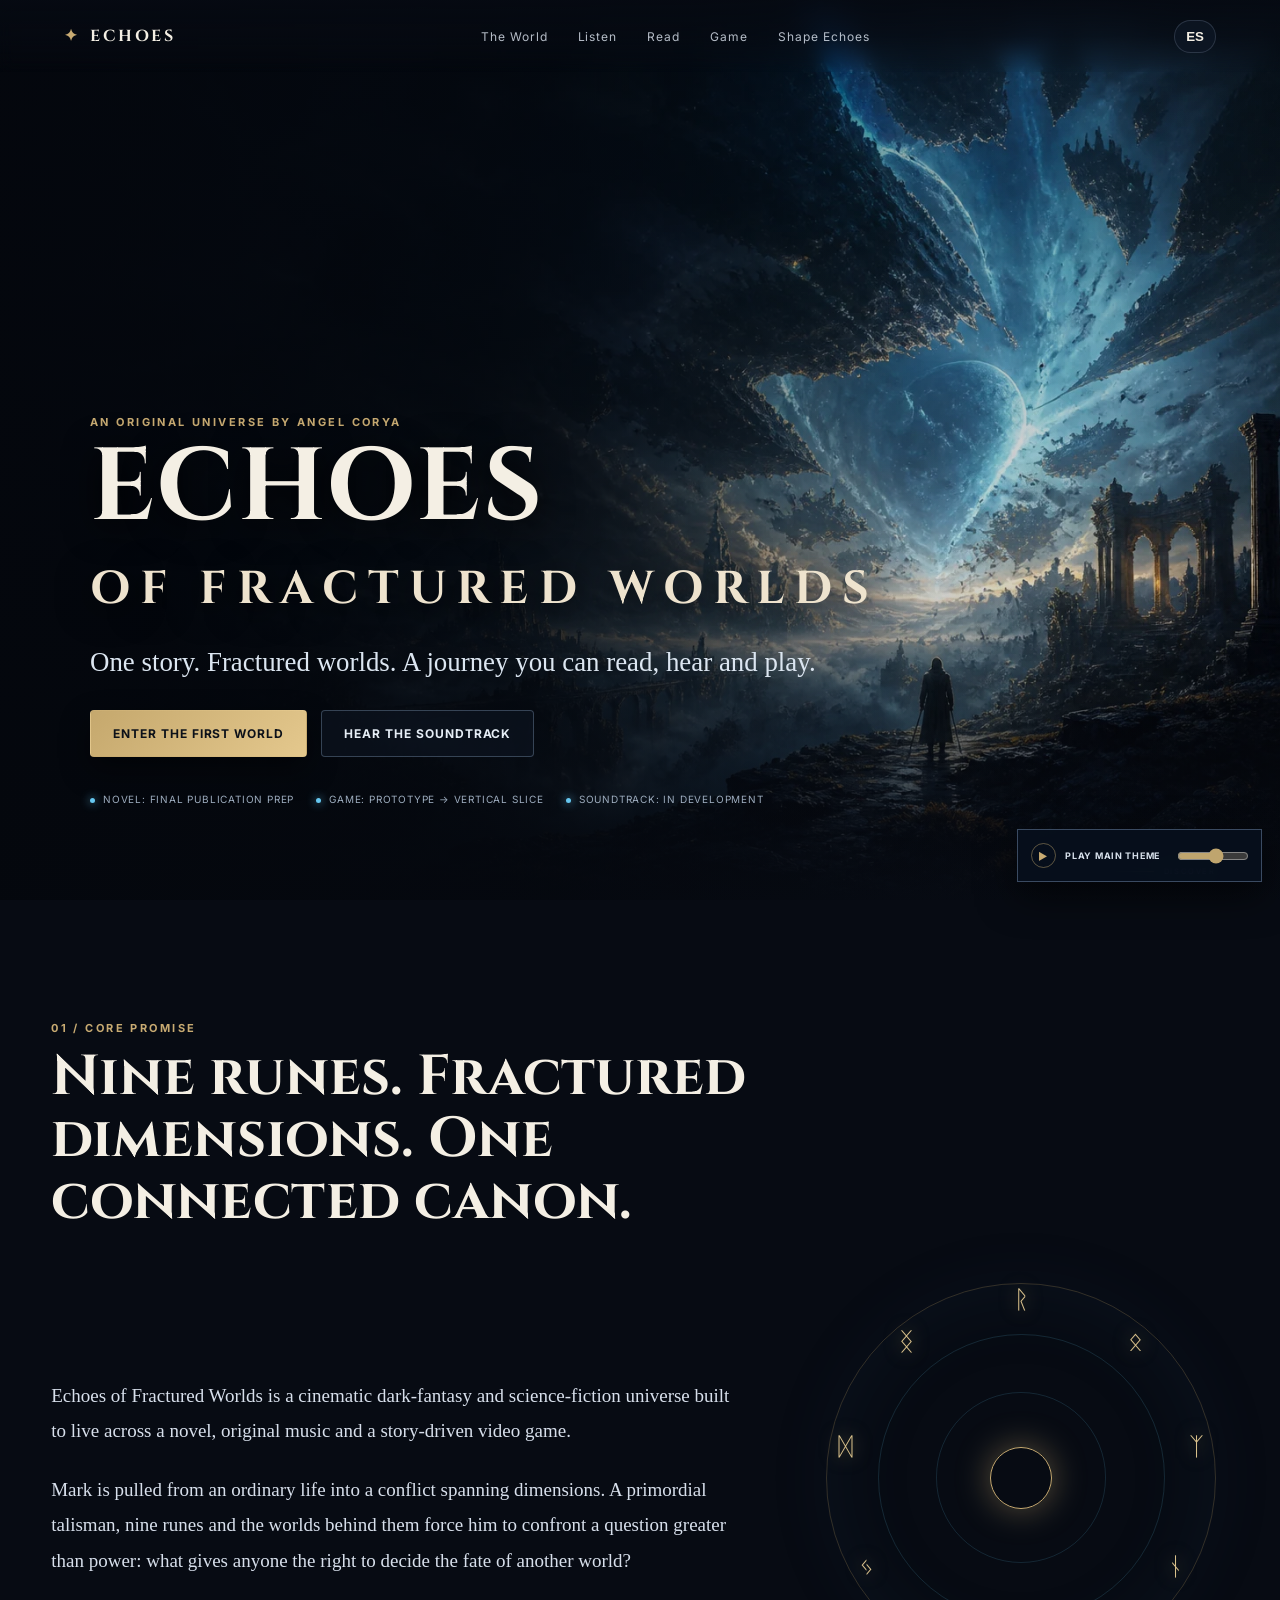
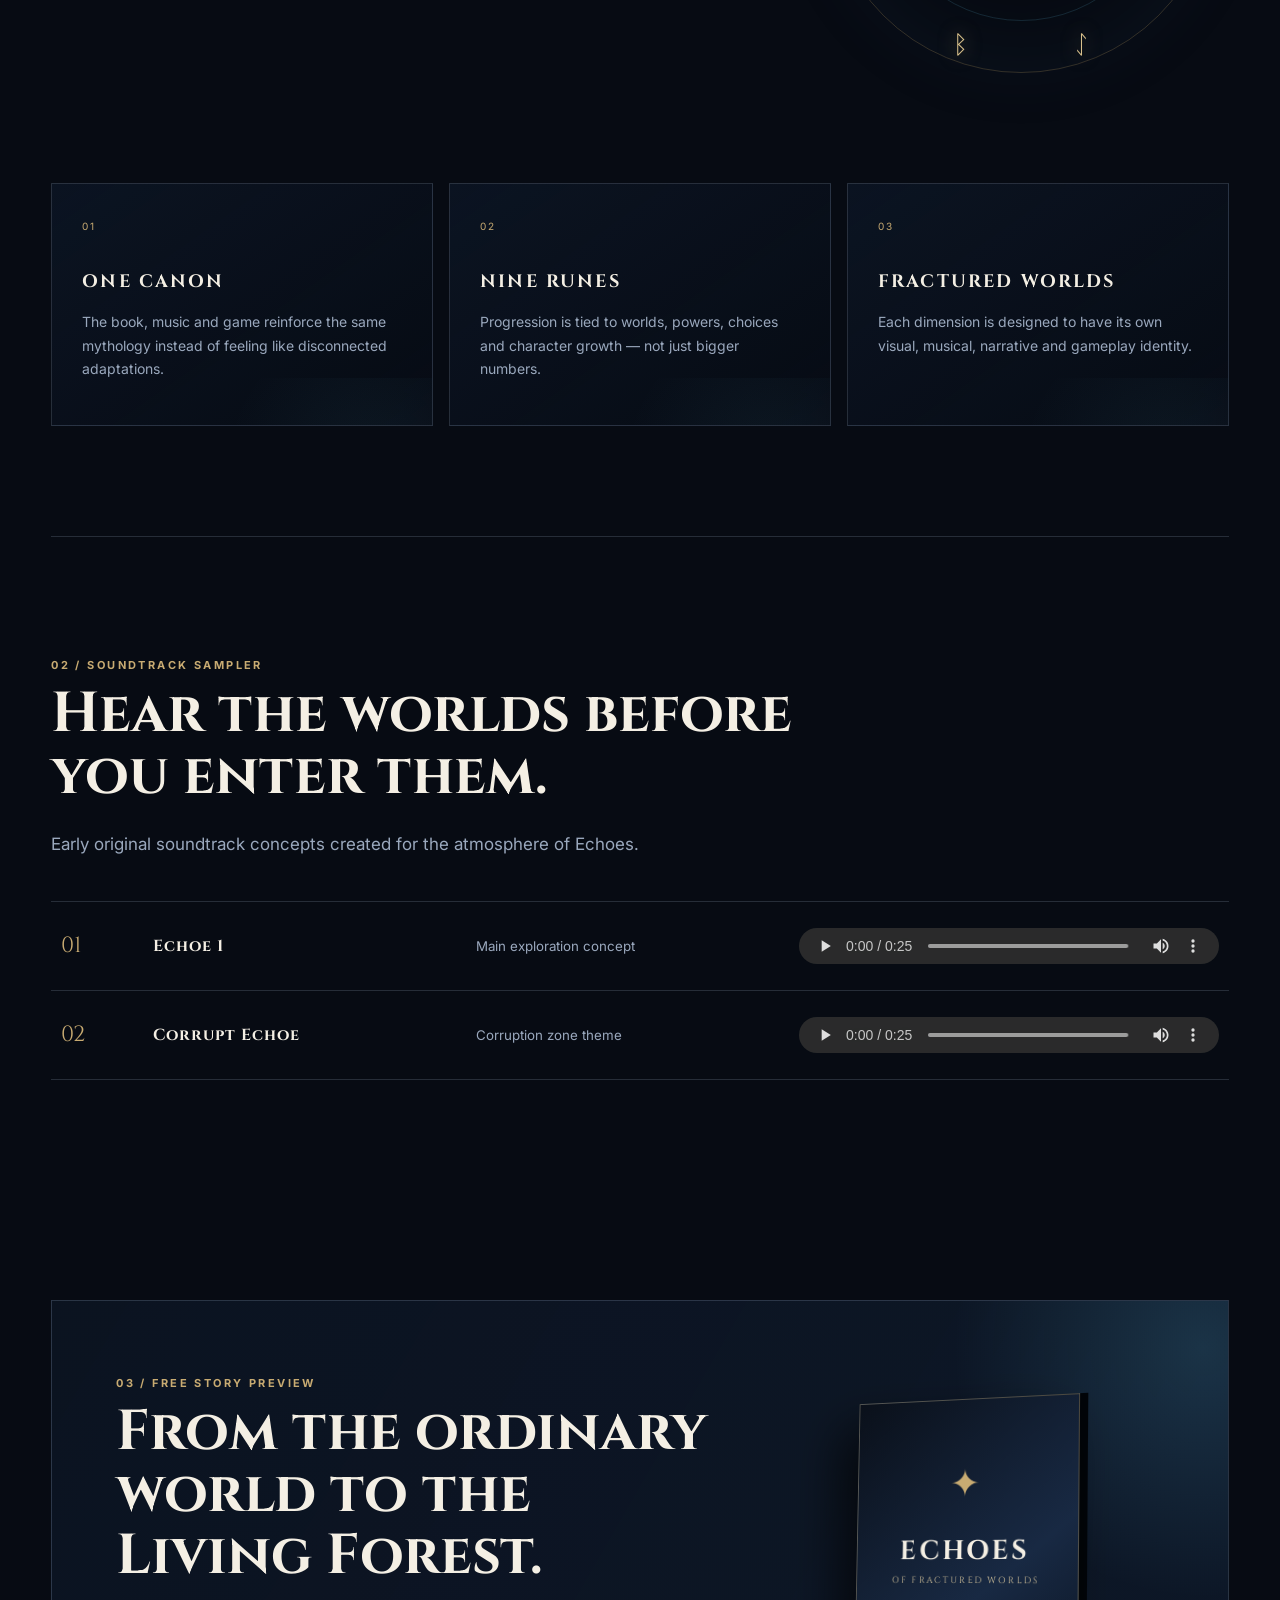
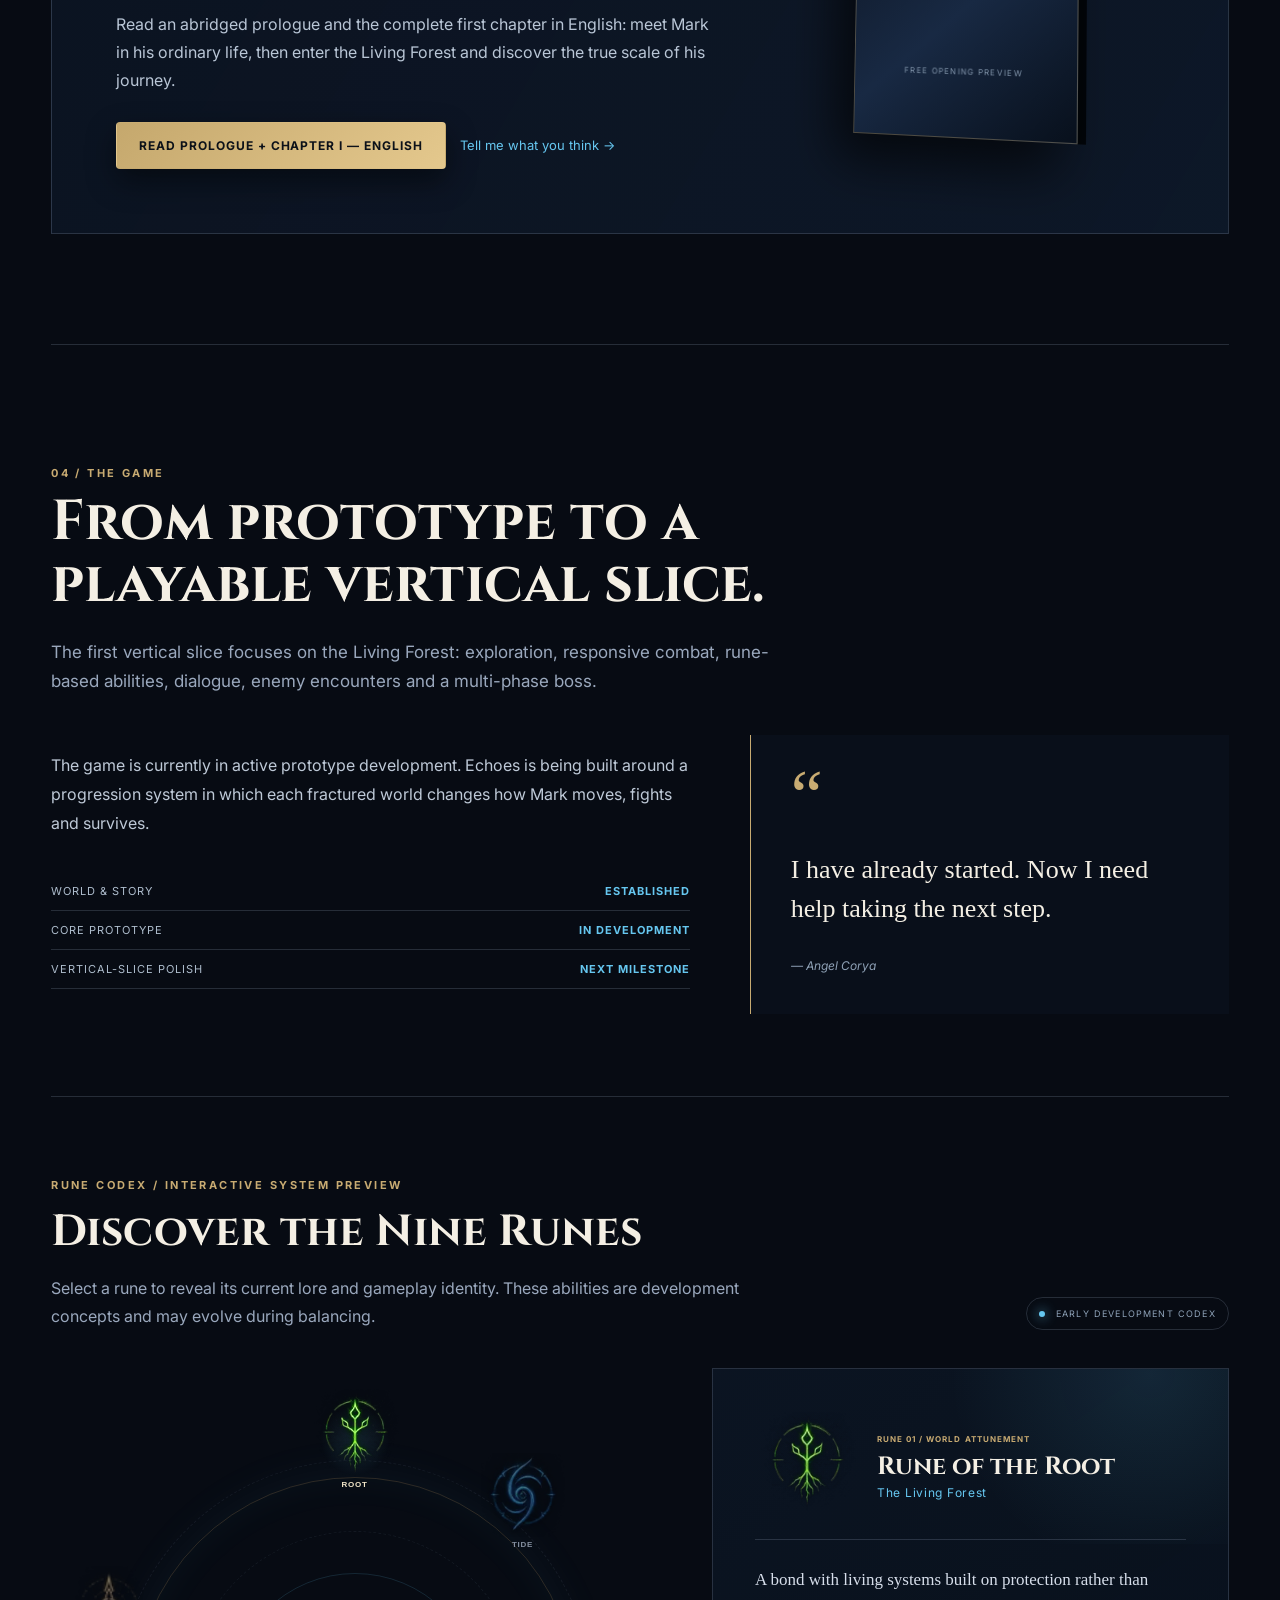
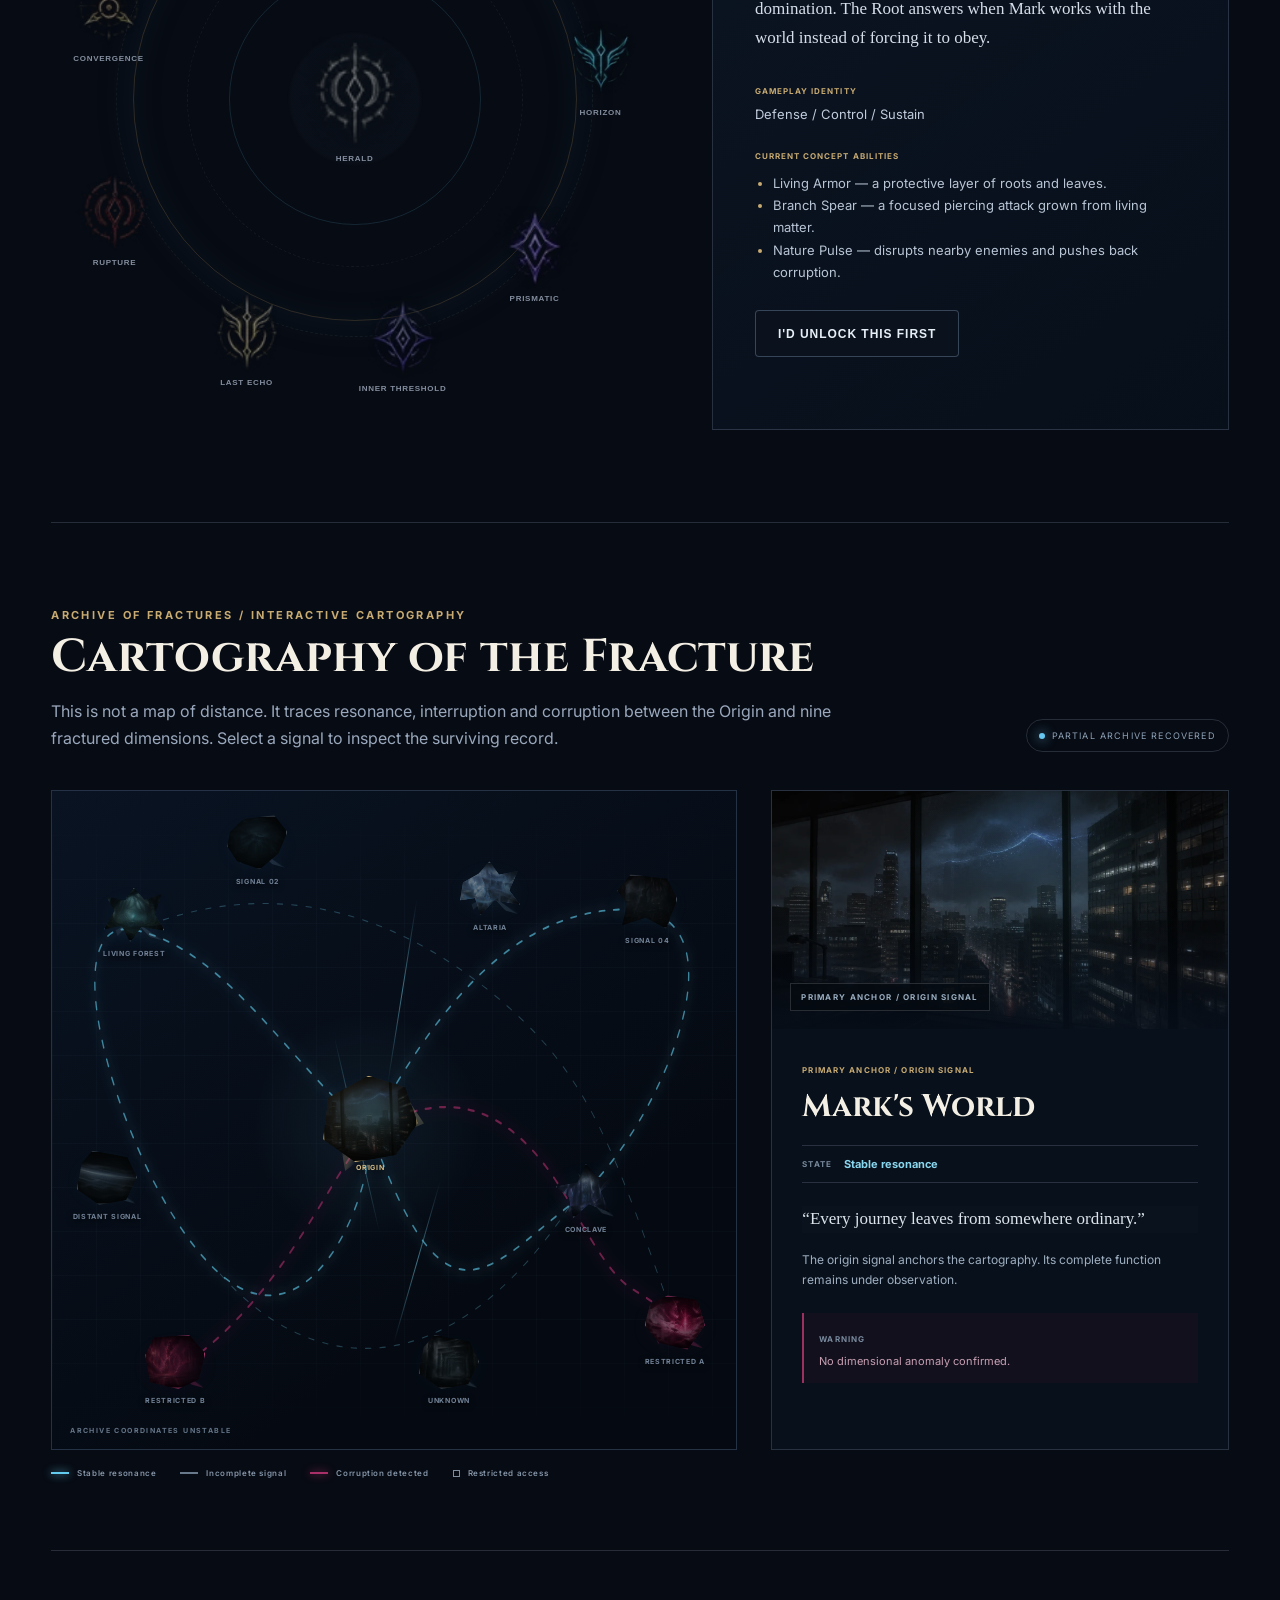
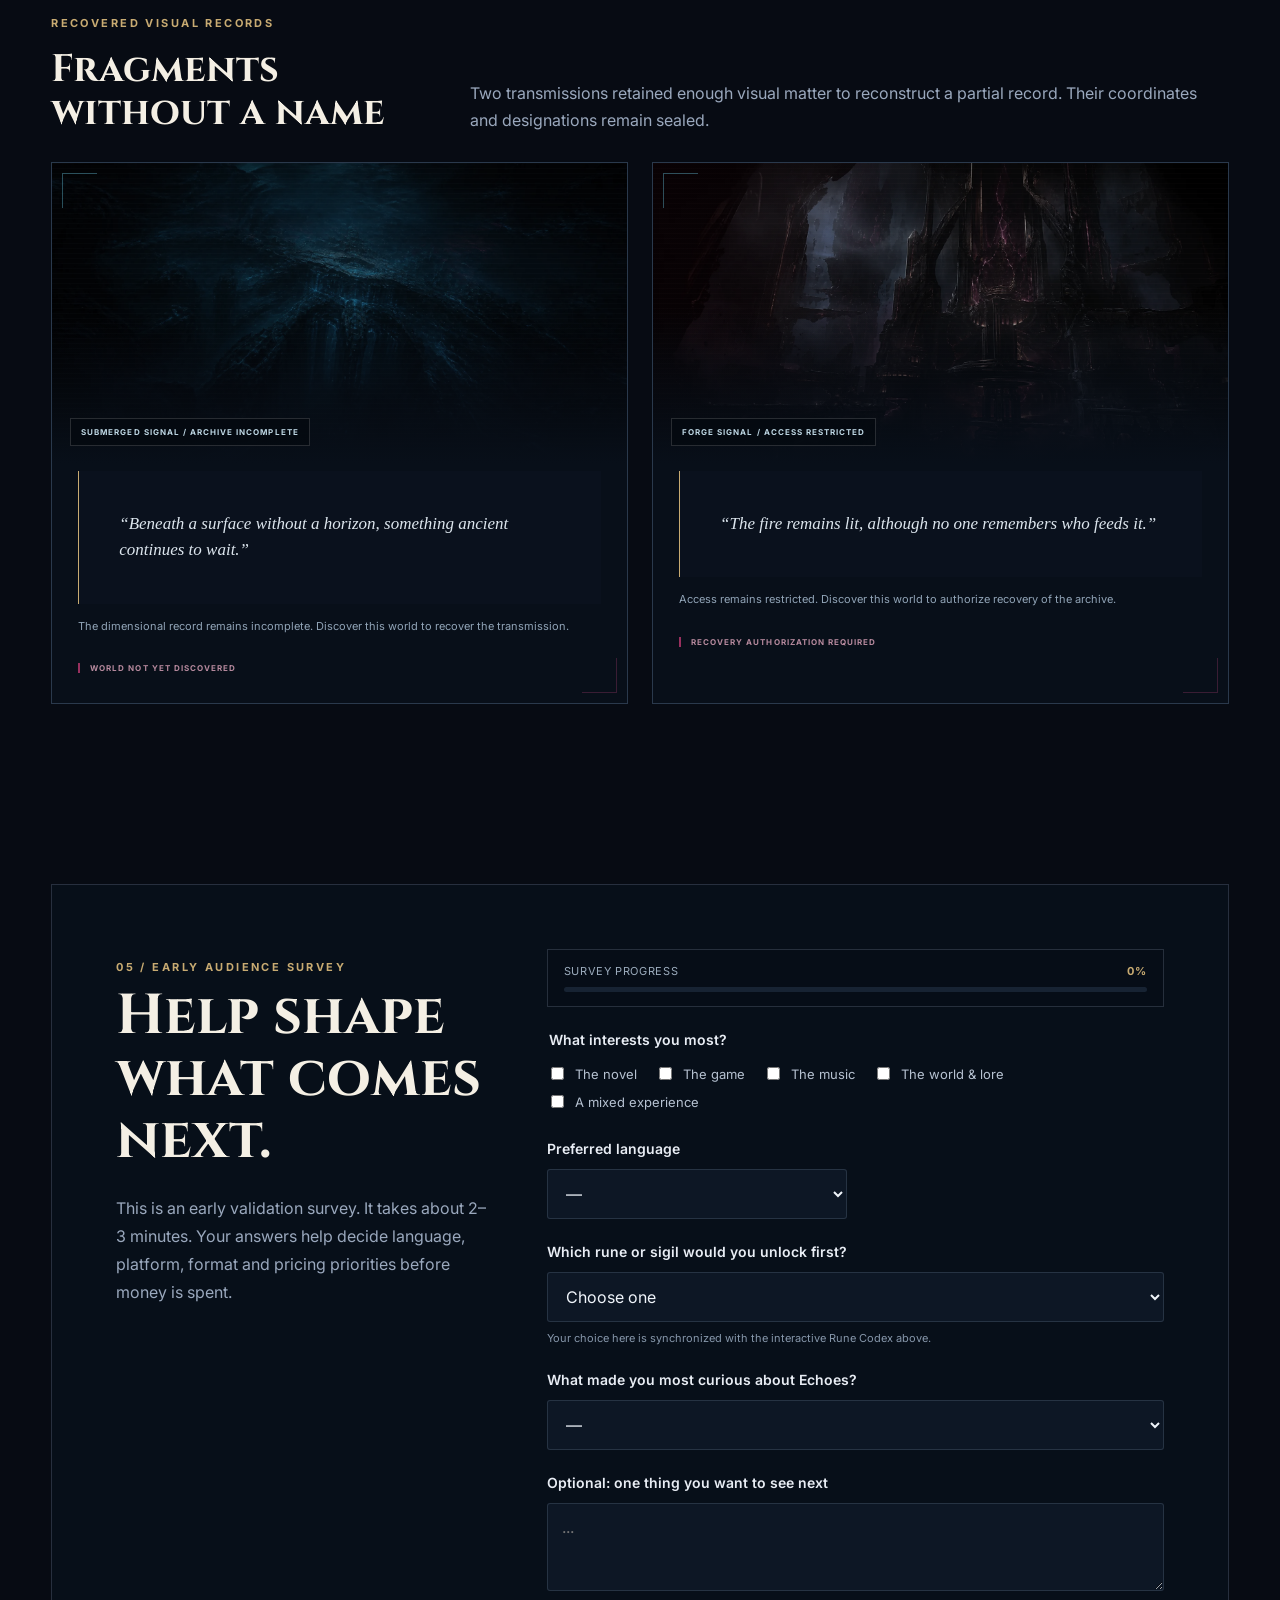
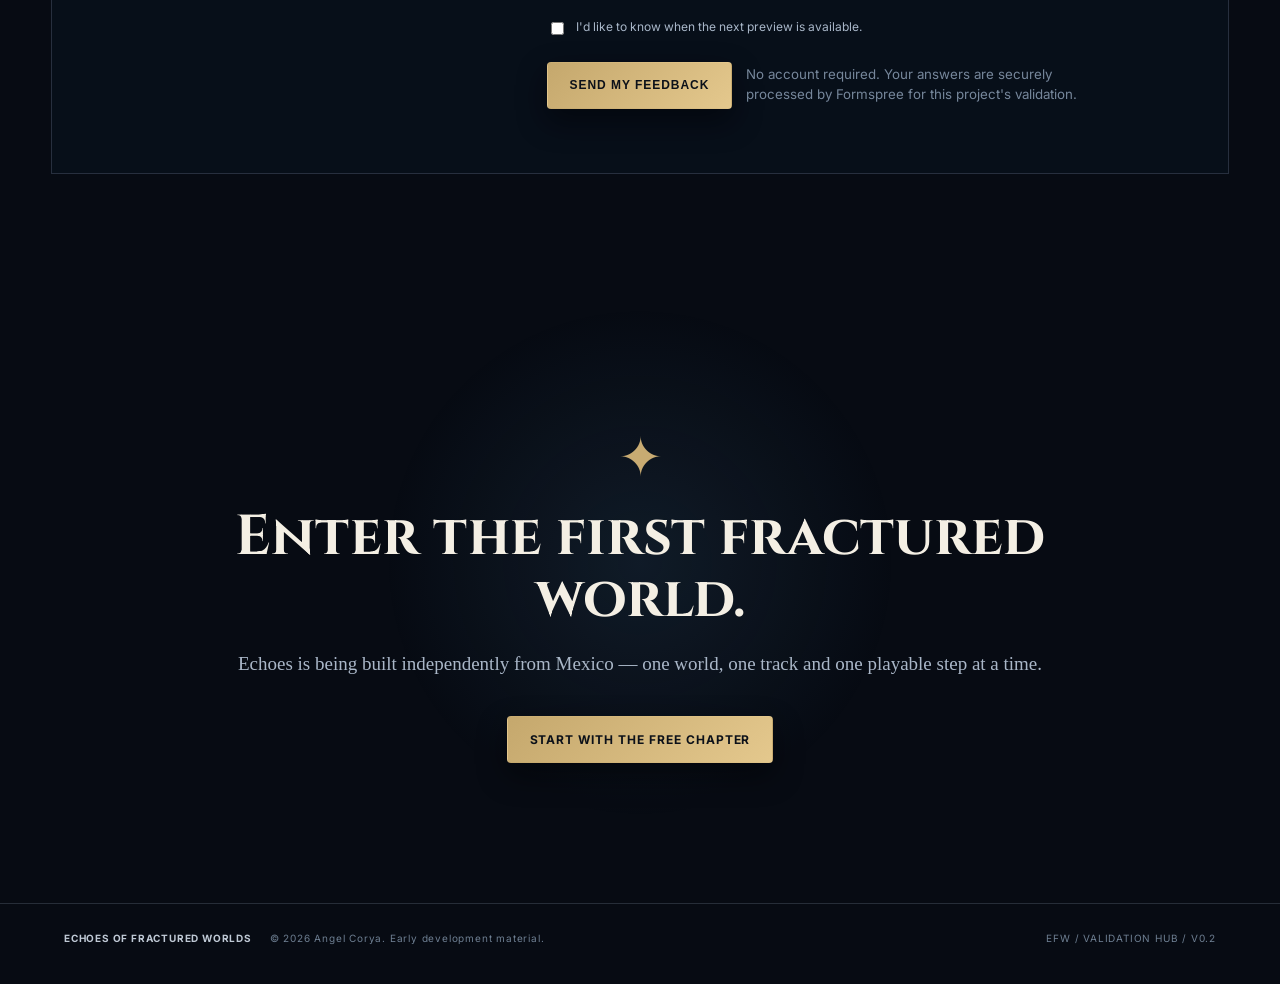
==== index.html @ 394b037e "Reveal atlas imagery and classify locked records" ====
<!doctype html><html lang="en"><head><meta charset="utf-8"><meta name="viewport" content="width=device-width,initial-scale=1"><meta name="theme-color" content="#070b13"><meta name="description" content="Echoes of Fractured Worlds — an independent transmedia fantasy universe by Angel Corya. Read it. Hear it. Play it."><meta property="og:title" content="Echoes of Fractured Worlds"><meta property="og:description" content="One story. Fractured worlds. A journey you can read, hear and play."><meta property="og:image" content="https://angelcorya.github.io/echoes-of-fractured-worlds/assets/hero.webp"><title>Echoes of Fractured Worlds — Official Early Access Hub</title><link rel="preconnect" href="https://fonts.googleapis.com"><link rel="preconnect" href="https://fonts.gstatic.com" crossorigin><link href="https://fonts.googleapis.com/css2?family=Cinzel:wght@500;600;700&family=Inter:wght@300;400;500;600;700&display=swap" rel="stylesheet"><link rel="stylesheet" href="base-a.css"><link rel="stylesheet" href="base-b.css"><link rel="stylesheet" href="codex.css?v=20260824-atlas3"></head><body><div class="noise"></div><header class="nav"><a class="brand" href="#top"><span class="brand-mark">✦</span><span>ECHOES</span></a><nav><a href="#world" data-en="The World" data-es="El universo">The World</a><a href="#listen" data-en="Listen" data-es="Escucha">Listen</a><a href="#read" data-en="Read" data-es="Lee">Read</a><a href="#game" data-en="Game" data-es="Juego">Game</a><a href="#survey" data-en="Shape Echoes" data-es="Ayuda a darle forma">Shape Echoes</a></nav><button class="lang" id="langButton">ES</button></header><main id="top"><section class="hero">
<div aria-label="Echoes of Fractured Worlds key art" class="hero-image" role="img"></div>
<div class="hero-gradient"></div>
<div class="hero-content">
<p class="eyebrow" data-en="AN ORIGINAL UNIVERSE BY ANGEL CORYA" data-es="UN UNIVERSO ORIGINAL DE ANGEL CORYA">AN ORIGINAL UNIVERSE BY ANGEL CORYA</p>
<h1>ECHOES<br/><span>OF FRACTURED WORLDS</span></h1>
<p class="hook" data-en="One story. Fractured worlds. A journey you can read, hear and play." data-es="Una historia. Mundos fracturados. Un viaje que puedes leer, escuchar y jugar.">
          One story. Fractured worlds. A journey you can read, hear and play.
        </p>
<div class="hero-actions">
<a class="btn primary" data-en="Enter the first world" data-es="Entra al primer mundo" href="#read">Enter the first world</a>
<a class="btn ghost" data-en="Hear the soundtrack" data-es="Escucha el soundtrack" href="#listen">Hear the soundtrack</a>
</div>
<div class="status-row">
<span data-en="Novel: final publication prep" data-es="Novela: preparación final para publicación">Novel: final publication prep</span>
<span data-en="Game: prototype → vertical slice" data-es="Juego: prototipo → vertical slice">Game: prototype → vertical slice</span>
<span data-en="Soundtrack: in development" data-es="Soundtrack: en desarrollo">Soundtrack: in development</span>
</div>
</div>
<a class="scroll" href="#world"><span></span><small data-en="DISCOVER" data-es="DESCUBRE">DISCOVER</small></a>
</section><div id="dynamicContent"><div class="loading">Loading the fractured worlds…</div></div></main><div class="ambient-player" id="ambientPlayer"><audio id="ambientAudio" loop preload="metadata"><source src="assets/echoes-main-theme.mp3" type="audio/mpeg"/></audio><button aria-pressed="false" class="ambient-toggle" id="ambientToggle" type="button"><span aria-hidden="true" class="ambient-icon">▶</span><span data-en="Play main theme" data-es="Activar tema principal">Play main theme</span></button><label class="ambient-volume"><span class="sr-only" data-en="Ambient music volume" data-es="Volumen de música ambiental">Ambient music volume</span><input aria-label="Ambient music volume" id="ambientVolume" max="40" min="0" step="1" type="range" value="22"/></label></div><script src="runes-data.js"></script><script src="worlds-data.js?v=20260824-atlas3"></script><script src="app.js?v=20260824-atlas3"></script></body></html>
---- base-a.css ----
:root{
  --bg:#070b13;--bg2:#0b1220;--ink:#f4efe4;--muted:#9aa8bd;--gold:#c8ab72;
  --blue:#66c7f0;--violet:#8e6bd8;--line:rgba(180,200,225,.18);--panel:rgba(10,18,31,.72);
}
*{box-sizing:border-box}html{scroll-behavior:smooth}body{margin:0;background:var(--bg);color:var(--ink);font-family:Inter,Arial,sans-serif;overflow-x:hidden}
body:before{content:"";position:fixed;inset:0;background:url("assets/hero.webp") center/cover no-repeat;opacity:.12;z-index:-3}
body:after{content:"";position:fixed;inset:0;background:radial-gradient(circle at 70% 15%,rgba(70,165,220,.12),transparent 35%),linear-gradient(#050812cc,#070b13f2);z-index:-2}
.noise{position:fixed;inset:0;pointer-events:none;opacity:.13;z-index:20;background-image:url("data:image/svg+xml,%3Csvg viewBox='0 0 180 180' xmlns='http://www.w3.org/2000/svg'%3E%3Cfilter id='n'%3E%3CfeTurbulence type='fractalNoise' baseFrequency='.9' numOctaves='2' stitchTiles='stitch'/%3E%3C/filter%3E%3Crect width='100%25' height='100%25' filter='url(%23n)' opacity='.18'/%3E%3C/svg%3E");mix-blend-mode:soft-light}
.nav{height:72px;position:fixed;top:0;left:0;right:0;z-index:15;display:flex;align-items:center;justify-content:space-between;padding:0 clamp(18px,5vw,72px);background:linear-gradient(#060a12ed,#060a12aa,transparent);backdrop-filter:blur(8px)}
.brand{display:flex;gap:10px;align-items:center;font-family:Cinzel,Georgia,serif;font-weight:700;letter-spacing:.18em;color:var(--ink);text-decoration:none}.brand-mark{color:var(--gold)}
.nav nav{display:flex;gap:30px}.nav nav a{color:#dce4ef;text-decoration:none;font-size:12px;letter-spacing:.08em;opacity:.82}.nav nav a:hover{opacity:1;color:var(--blue)}
.lang{border:1px solid var(--line);background:#0e1725cc;color:var(--ink);border-radius:999px;padding:8px 11px;font-weight:700;cursor:pointer}
.hero{min-height:100vh;position:relative;display:flex;align-items:flex-end;isolation:isolate}.hero-image{position:absolute;inset:0;background:url("assets/hero-v2.webp") 66% center/cover no-repeat;z-index:-3}.hero-gradient{position:absolute;inset:0;z-index:-2;background:linear-gradient(90deg,rgba(4,7,13,.96) 0%,rgba(4,7,13,.75) 39%,rgba(4,7,13,.14) 72%),linear-gradient(0deg,#070b13 0%,transparent 36%,rgba(4,7,13,.25) 100%)}
.hero-content{width:min(1100px,92vw);margin:0 auto;padding:150px 0 95px}.eyebrow,.kicker{font-size:11px;letter-spacing:.22em;font-weight:700;color:var(--gold);text-transform:uppercase}.hero h1{font-family:Cinzel,Georgia,serif;font-size:clamp(48px,8vw,112px);line-height:.82;margin:18px 0 28px;letter-spacing:.02em;text-shadow:0 6px 35px #000}.hero h1 span{font-size:.45em;letter-spacing:.22em;color:#eee3ce}.hook{max-width:760px;font-family:Georgia,serif;font-size:clamp(19px,2.1vw,31px);line-height:1.45;color:#dce6f1}.hero-actions,.button-row{display:flex;gap:14px;align-items:center;flex-wrap:wrap;margin-top:28px}.btn{display:inline-flex;align-items:center;justify-content:center;min-height:47px;padding:0 22px;border-radius:4px;border:1px solid transparent;text-decoration:none;font-size:12px;font-weight:700;letter-spacing:.08em;text-transform:uppercase;cursor:pointer}.btn.primary{background:linear-gradient(135deg,#c5a86d,#e4c88d);color:#0c1119;box-shadow:0 12px 30px #0007}.btn.primary:hover{filter:brightness(1.08);transform:translateY(-1px)}.btn.ghost{border-color:#7891ad66;color:#e6eef6;background:#0c1420aa}.text-link{color:var(--blue);text-decoration:none;font-size:13px}
.status-row{display:flex;gap:22px;flex-wrap:wrap;margin-top:36px;color:#9dacbe;font-size:10px;text-transform:uppercase;letter-spacing:.08em}.status-row span:before{content:"";display:inline-block;width:5px;height:5px;border-radius:50%;background:var(--blue);margin-right:8px;box-shadow:0 0 10px var(--blue)}
.scroll{position:absolute;bottom:24px;right:5vw;color:#bac7d6;text-decoration:none;display:flex;align-items:center;gap:10px;font-size:9px;letter-spacing:.2em}.scroll span{display:block;width:42px;height:1px;background:linear-gradient(90deg,transparent,var(--gold))}
.section{width:min(1180px,92vw);margin:0 auto;padding:110px 0}.section-head{max-width:850px}.section h2,.final-cta h2{font-family:Cinzel,Georgia,serif;font-size:clamp(31px,4.4vw,62px);line-height:1.1;margin:12px 0 22px}.section-head>p:last-child{color:var(--muted);font-size:17px;line-height:1.7;max-width:760px}
.world-grid{display:grid;grid-template-columns:1.25fr .75fr;gap:70px;align-items:center;margin-top:50px}.copy{font-family:Georgia,serif;font-size:19px;line-height:1.85;color:#d7dfeb}.copy p+p{margin-top:24px}
.rune-orbit{width:min(390px,80vw);aspect-ratio:1;border:1px solid #b99f6e40;border-radius:50%;position:relative;margin:auto;box-shadow:inset 0 0 90px #39648816,0 0 70px #39648810}.rune-orbit:before,.rune-orbit:after{content:"";position:absolute;inset:13%;border:1px solid #66c7f026;border-radius:50%}.rune-orbit:after{inset:28%}.core{position:absolute;inset:42%;border-radius:50%;border:1px solid var(--gold);box-shadow:0 0 35px #c8ab7270}.rune-orbit span{position:absolute;left:50%;top:50%;transform:translate(-50%,-50%) rotate(calc(var(--i)*40deg)) translateY(-178px) rotate(calc(var(--i)*-40deg));font-family:Georgia,serif;color:#d9c18c;font-size:25px;text-shadow:0 0 18px #e5c98580}
.pillars{padding-top:0}.cards{display:grid;grid-template-columns:repeat(3,1fr);gap:16px}.card{min-height:230px;padding:30px;border:1px solid var(--line);background:linear-gradient(145deg,rgba(13,23,39,.75),rgba(7,12,21,.55));position:relative;overflow:hidden}.card:before{content:"";position:absolute;inset:auto -40% -55% 30%;height:180px;background:radial-gradient(circle,var(--blue),transparent 66%);opacity:.07}.card>span{font-size:10px;color:var(--gold);letter-spacing:.16em}.card h3{font-family:Cinzel,serif;letter-spacing:.12em;font-size:18px;margin:35px 0 16px}.card p{color:var(--muted);line-height:1.7;font-size:14px}
.listen{border-top:1px solid var(--line)}.tracks{margin-top:42px;border-top:1px solid var(--line)}.track{display:grid;grid-template-columns:70px 1fr;gap:22px;padding:26px 10px;border-bottom:1px solid var(--line);align-items:center}.track-no{font-family:Cinzel,serif;color:var(--gold);font-size:22px}.track-info{display:grid;grid-template-columns:1fr 1fr minmax(260px,420px);align-items:center;gap:18px}.track-info strong{font-family:Cinzel,serif;letter-spacing:.06em}.track-info small{color:var(--muted)}audio{width:100%;height:36px;filter:invert(.87) hue-rotate(178deg) saturate(.5)}.track-status{justify-self:start;border:1px solid var(--line);border-radius:999px;padding:8px 12px;color:#8fa3b9;font-size:10px;letter-spacing:.08em;text-transform:uppercase}
.read-panel{min-height:480px;border:1px solid var(--line);background:linear-gradient(120deg,#0c1422e8,#101d30b8);padding:clamp(30px,5vw,70px);display:grid;grid-template-columns:1.2fr .8fr;gap:50px;align-items:center;position:relative;overflow:hidden}.read-panel:after{content:"";position:absolute;right:-20%;top:-40%;width:520px;height:520px;border-radius:50%;background:radial-gradient(circle,#5dbbe62c,transparent 68%)}.read-panel p:not(.kicker){max-width:620px;color:#b9c6d6;line-height:1.75}.book-object{perspective:900px;display:grid;place-items:center;z-index:1}.book-cover{width:230px;height:340px;background:linear-gradient(140deg,#0a101a,#182943 58%,#08101c);border:1px solid #c3ad7c5c;box-shadow:-20px 26px 50px #000a,8px 0 0 #020509;transform:rotateY(-15deg) rotateX(3deg);padding:34px 22px;text-align:center;display:flex;flex-direction:column;justify-content:center}.book-cover b{font-family:Cinzel,serif;font-size:27px;letter-spacing:.12em}.book-cover em{font-family:Cinzel,serif;font-style:normal;font-size:9px;letter-spacing:.24em;color:#dbc99f;margin-top:5px}.book-cover small{margin-top:80px;color:#8396ac;font-size:8px;letter-spacing:.16em}.mini-rune{font-size:38px;color:var(--gold);margin-bottom:28px}
---- base-b.css ----
.game{border-top:1px solid var(--line)}.dev-grid{display:grid;grid-template-columns:1fr .75fr;gap:60px;margin-top:40px}.dev-copy>p{color:#bec9d7;line-height:1.8}.progress{margin-top:34px}.progress>div{margin-bottom:18px}.progress span{font-size:11px;text-transform:uppercase;letter-spacing:.09em;color:#aebdcd}.progress i{display:block;height:3px;margin-top:8px;background:#1b2636;position:relative}.progress i:before{content:"";position:absolute;inset:0 auto 0 0;width:var(--p);background:linear-gradient(90deg,var(--gold),var(--blue));box-shadow:0 0 12px #65c6f05e}blockquote{margin:0;padding:40px;border-left:1px solid var(--gold);background:#0b1320a6}blockquote>span{font-family:Georgia,serif;font-size:72px;line-height:.6;color:var(--gold)}blockquote p{font-family:Georgia,serif;font-size:26px;line-height:1.5}blockquote cite{color:#8fa1b6;font-size:12px}
.survey{padding-top:70px}.survey-shell{border:1px solid var(--line);background:#08101be8;padding:clamp(26px,5vw,64px);display:grid;grid-template-columns:.75fr 1.25fr;gap:60px}.survey-intro{position:sticky;top:110px;align-self:start}.survey-intro p:last-child{color:var(--muted);line-height:1.75}.survey form{display:flex;flex-direction:column;gap:24px}fieldset{border:0;padding:0;margin:0}legend,.select-label>span{display:block;font-weight:600;font-size:14px;margin-bottom:12px;color:#e8edf4}fieldset label{display:inline-flex;align-items:center;gap:8px;margin:4px 14px 5px 0;color:#b6c2d1;font-size:13px}.two{display:grid;grid-template-columns:1fr 1fr;gap:16px}select,textarea{width:100%;background:#0d1725;border:1px solid #7d92ab39;color:#eff4fa;padding:13px 14px;border-radius:3px;font:inherit}textarea{resize:vertical}.consent{font-size:12px;color:#a8b7c8;display:flex;gap:9px}.submit-row{display:flex;align-items:center;gap:14px;flex-wrap:wrap}.submit-row small{color:#76879b;max-width:360px;line-height:1.5}.survey-result{grid-column:2;margin-top:10px;border-top:1px solid var(--line);padding-top:20px}.survey-result h3{font-family:Cinzel,serif}.survey-result pre{white-space:pre-wrap;background:#060a11;padding:16px;border:1px solid var(--line);color:#a9b9ca;font-size:11px;max-height:260px;overflow:auto}
.final-cta{padding:140px 5vw;text-align:center;background:radial-gradient(circle at 50% 45%,#355c7b33,transparent 35%)}.final-cta>div{max-width:900px;margin:auto}.sigil{display:block;font-size:54px;color:var(--gold);margin-bottom:18px}.final-cta p{color:#aab7c8;font-family:Georgia,serif;font-size:19px}.final-cta .btn{margin-top:22px}
footer{border-top:1px solid var(--line);padding:28px 5vw 40px;display:flex;justify-content:space-between;color:#6e7f92;font-size:10px;letter-spacing:.08em}footer b{color:#bfc9d5;margin-right:18px}
.reveal{opacity:0;transform:translateY(18px);transition:opacity .7s ease,transform .7s ease}.reveal.visible{opacity:1;transform:none}
@media(max-width:850px){.nav nav{display:none}.hero-content{padding-bottom:110px}.world-grid,.read-panel,.dev-grid,.survey-shell{grid-template-columns:1fr}.cards{grid-template-columns:1fr}.rune-orbit{margin-top:20px;transform:scale(.82)}.track-info{grid-template-columns:1fr}.track{grid-template-columns:40px 1fr}.book-object{display:none}.survey-intro{position:static}.survey-result{grid-column:1}.two{grid-template-columns:1fr}.status-row{gap:10px}.scroll{display:none}footer{flex-direction:column;gap:14px}}
@media(max-width:520px){.section{padding:82px 0}.hero h1{font-size:49px}.hero h1 span{font-size:.35em}.hero-content{padding-top:130px}.hero-gradient{background:linear-gradient(0deg,#070b13 0%,rgba(4,7,13,.5) 62%,rgba(4,7,13,.4) 100%)}}
.status-list>div{display:flex;justify-content:space-between;gap:16px;align-items:center;border-bottom:1px solid var(--line);padding:12px 0;margin:0}.status-list strong{font-size:11px;text-transform:uppercase;letter-spacing:.09em;color:var(--blue);text-align:right}.status-list i{display:none}
.conditional{display:none;padding:20px;border:1px solid var(--line);background:#0b1421}.conditional.visible{display:block}.conditional .conditional{margin-top:16px;background:#08101b}.conditional-title{margin:0 0 14px;color:var(--gold);font:600 12px Cinzel,serif;letter-spacing:.08em}.conditional select{margin-top:4px}
.form-honeypot{position:absolute!important;left:-10000px!important;width:1px!important;height:1px!important;opacity:0!important}.survey-error{color:#ff9b9b;border:1px solid #ff7c7c55;background:#35151b;padding:12px 14px;font-size:12px;line-height:1.5}.submit-row button[disabled]{opacity:.65;cursor:wait}
.email-conditional input[type="email"]{width:100%;background:#0d1725;border:1px solid #7d92ab39;color:#eff4fa;padding:13px 14px;border-radius:3px;font:inherit;margin-top:8px}.privacy-note{margin:12px 0 0;color:#8697aa;font-size:11px;line-height:1.6}
.survey-progress{padding:14px 16px;border:1px solid var(--line);background:#060d17}.survey-progress-copy{display:flex;justify-content:space-between;gap:16px;margin-bottom:9px;color:#9babbc;font-size:11px;letter-spacing:.06em;text-transform:uppercase}.survey-progress-copy strong{color:var(--gold)}.survey-progress-track{height:5px;overflow:hidden;background:#172333;border-radius:99px}.survey-progress-track span{display:block;width:0;height:100%;background:linear-gradient(90deg,#9a7438,var(--gold));border-radius:inherit;transition:width .25s ease}.survey-share{margin-top:14px}.share-feedback{min-height:1.4em;margin:8px 0 0;color:#9fb0c2;font-size:11px}
.rune-survey-select small{display:block;margin-top:8px;color:#8697aa;font-size:11px;line-height:1.5}
---- codex.css ----
/* Interactive Rune Codex */
.rune-codex{margin-top:82px;padding-top:70px;border-top:1px solid var(--line)}
.codex-head{display:flex;justify-content:space-between;gap:30px;align-items:flex-end;margin-bottom:38px}
.codex-head>div:first-child{max-width:760px}.codex-head h3{font-family:Cinzel,Georgia,serif;font-size:clamp(27px,3.4vw,46px);margin:10px 0 14px}
.codex-head p:not(.kicker){color:var(--muted);line-height:1.7;margin:0}
.codex-status{white-space:nowrap;color:#8fa3b9;font-size:9px;letter-spacing:.13em;border:1px solid var(--line);padding:10px 12px;border-radius:999px}
.status-dot{display:inline-block;width:6px;height:6px;border-radius:50%;background:var(--blue);box-shadow:0 0 12px var(--blue);margin-right:7px}
.codex-grid{display:grid;grid-template-columns:minmax(480px,1.08fr) minmax(330px,.92fr);gap:54px;align-items:center}
.rune-wheel{position:relative;width:min(600px,100%);aspect-ratio:1;margin:auto;background:radial-gradient(circle at center,#182a3a24 0 15%,transparent 16% 100%)}
.orbit{position:absolute;left:50%;top:50%;translate:-50% -50%;border-radius:50%;pointer-events:none}
.orbit-one{width:74%;height:74%;border:1px solid #bfa56e35;box-shadow:0 0 50px #5bc6f010,inset 0 0 40px #5bc6f00b}
.orbit-two{width:42%;height:42%;border:1px solid #66c7f026}
.orbit-one:before,.orbit-one:after{content:"";position:absolute;inset:-4%;border-radius:50%;border:1px dashed #899bb018;transform:rotate(18deg)}
.orbit-one:after{inset:12%;transform:rotate(-21deg)}
.rune-node{position:absolute;left:var(--x);top:var(--y);translate:-50% -50%;width:106px;min-height:116px;padding:0;border:0;background:none;color:#aebacd;cursor:pointer;display:flex;flex-direction:column;align-items:center;justify-content:center;gap:2px;z-index:2}
.rune-node img{width:86px;height:86px;object-fit:contain;opacity:.64;filter:saturate(.78) brightness(.78);transition:transform .24s ease,filter .24s ease,opacity .24s ease}
.rune-node span{font-size:8px;font-weight:700;letter-spacing:.09em;text-align:center;line-height:1.2;max-width:105px;opacity:.75;transition:color .2s ease,opacity .2s ease}
.rune-node:after{content:"";position:absolute;width:74px;height:74px;border-radius:50%;background:radial-gradient(circle,#69cdf023,transparent 66%);opacity:0;z-index:-1;transition:opacity .2s ease}
.rune-node:hover img,.rune-node:focus-visible img,.rune-node.active img{opacity:1;filter:saturate(1.12) brightness(1.15);transform:scale(1.08)}
.rune-node:hover span,.rune-node:focus-visible span,.rune-node.active span{color:#f2e6c9;opacity:1}
.rune-node:hover:after,.rune-node:focus-visible:after,.rune-node.active:after{opacity:1}
.rune-node:focus-visible{outline:1px solid var(--gold);outline-offset:4px;border-radius:10px}
.herald-node img{width:116px;height:116px}.herald-node{width:140px;min-height:145px}.herald-node:after{width:112px;height:112px;background:radial-gradient(circle,#c8ab7233,transparent 67%)}
.rune-panel{min-height:520px;border:1px solid var(--line);background:linear-gradient(145deg,#0c1524e8,#08101be3);padding:clamp(24px,3.3vw,42px);position:relative;overflow:hidden}
.rune-panel:before{content:"";position:absolute;inset:-25% -35% auto 35%;height:340px;background:radial-gradient(circle,#5fc9f01d,transparent 65%);pointer-events:none}
.rune-panel-top{display:grid;grid-template-columns:104px 1fr;gap:18px;align-items:center;padding-bottom:24px;border-bottom:1px solid var(--line);position:relative}
.rune-panel-top img{width:104px;height:104px;object-fit:contain}.rune-panel-top small,.rune-meta small{color:var(--gold);font-size:8px;letter-spacing:.13em;font-weight:700}
.rune-panel h4{font-family:Cinzel,Georgia,serif;font-size:25px;margin:7px 0 5px;line-height:1.1}.rune-world{margin:0;color:var(--blue);font-size:12px;letter-spacing:.06em}
.rune-description{font-family:Georgia,serif;color:#d6deea;font-size:17px;line-height:1.72;margin:25px 0}
.rune-meta{display:grid;gap:21px}.rune-meta p{color:#c1cddd;margin:8px 0 0;font-size:13px}.rune-meta ul{margin:9px 0 0;padding-left:18px;color:#b8c5d5;font-size:13px;line-height:1.72}
.rune-meta li::marker{color:var(--gold)}.rune-choice{margin-top:27px}.choice-feedback{min-height:20px;margin:10px 0 0;color:#90d8f5;font-size:11px}
@media(max-width:980px){.codex-grid{grid-template-columns:1fr}.rune-wheel{max-width:590px}.rune-panel{min-height:auto}.codex-head{align-items:flex-start;flex-direction:column}.codex-status{align-self:flex-start}}
@media(max-width:620px){.rune-codex{margin-top:62px;padding-top:58px}.rune-wheel{aspect-ratio:auto;display:grid;grid-template-columns:repeat(3,1fr);gap:8px;width:100%;padding:10px 0 20px}.orbit{display:none}.rune-node,.herald-node{position:relative;left:auto;top:auto;translate:none;width:100%;min-height:122px}.rune-node img,.herald-node img{width:82px;height:82px}.rune-node span{font-size:7.5px}.herald-node{order:5}.rune-panel-top{grid-template-columns:82px 1fr}.rune-panel-top img{width:82px;height:82px}}

/* Cartography of the Fracture */
.fracture-atlas{margin-top:92px;padding-top:74px;border-top:1px solid var(--line)}
.atlas-head{display:flex;justify-content:space-between;align-items:flex-end;gap:34px;margin-bottom:38px}.atlas-head>div:first-child{max-width:790px}.atlas-head h3{font-family:Cinzel,Georgia,serif;font-size:clamp(29px,3.6vw,48px);line-height:1.08;margin:9px 0 15px}.atlas-head p:not(.kicker){color:var(--muted);line-height:1.7;margin:0}.atlas-status{white-space:nowrap;color:#8fa3b9;font-size:9px;letter-spacing:.13em;border:1px solid var(--line);padding:10px 12px;border-radius:999px}
.atlas-layout{display:grid;grid-template-columns:minmax(530px,1.2fr) minmax(340px,.8fr);gap:34px;align-items:stretch}.fracture-map{position:relative;min-height:660px;overflow:hidden;border:1px solid #253246;background:radial-gradient(circle at 46% 51%,#64c9ef0e 0 7%,transparent 23%),linear-gradient(145deg,#091322,#050a12 70%)}
.fracture-map:before{content:"";position:absolute;inset:0;background-image:linear-gradient(#8da3ba08 1px,transparent 1px),linear-gradient(90deg,#8da3ba08 1px,transparent 1px);background-size:44px 44px;mask-image:linear-gradient(to bottom,transparent,#000 18% 82%,transparent);pointer-events:none}.fracture-map:after{content:"ARCHIVE COORDINATES UNSTABLE";position:absolute;left:18px;bottom:14px;color:#637487;font:700 7px Inter,Arial,sans-serif;letter-spacing:.2em}
.resonance-streams{position:absolute;inset:0;width:100%;height:100%;overflow:visible}.stream{fill:none;stroke-linecap:round;stroke-width:2;stroke-dasharray:8 13;animation:signalFlow 9s linear infinite}.stream.stable{stroke:#62cfee99;filter:url(#blueGlow)}.stream.faint{stroke:#71cce846;stroke-width:1.2}.stream.corrupt{stroke:#8f285cbb;stroke-width:2.4;filter:url(#wineGlow);animation-duration:6s}.stream.delay{animation-delay:-4s}@keyframes signalFlow{to{stroke-dashoffset:-126}}
.fracture-scar{position:absolute;left:41%;top:16%;width:16%;height:68%;filter:drop-shadow(0 0 13px #55c4e72a);pointer-events:none}.fracture-scar span{position:absolute;left:50%;width:1px;height:42%;background:linear-gradient(transparent,#7bd7f080,transparent);transform-origin:bottom}.fracture-scar span:nth-child(1){top:0;rotate:9deg}.fracture-scar span:nth-child(2){top:30%;left:42%;height:45%;rotate:-13deg}.fracture-scar span:nth-child(3){bottom:0;left:55%;height:38%;rotate:16deg}
.world-node{position:absolute;left:var(--x);top:var(--y);translate:-50% -50%;display:grid;justify-items:center;gap:8px;width:104px;border:0;padding:0;background:none;color:#718196;cursor:pointer;z-index:3}.world-node:before{content:"";position:absolute;top:3px;width:68px;height:59px;background:conic-gradient(from 70deg,transparent 0 15%,#7793aa30 16% 18%,transparent 19% 43%,#7793aa24 44% 47%,transparent 48% 75%,#7793aa35 76% 78%,transparent 79%);clip-path:polygon(8% 20%,29% 0,48% 21%,73% 5%,100% 39%,77% 54%,91% 84%,56% 73%,32% 100%,22% 65%,0 51%);filter:drop-shadow(0 0 8px #56bee935);transition:.3s ease}.world-node i{display:block;position:relative;width:60px;height:54px;clip-path:polygon(9% 16%,38% 0,88% 8%,100% 55%,71% 100%,24% 87%,0 55%);background-image:linear-gradient(145deg,#12203345,#03070bc9),var(--world-texture);background-size:cover;background-position:center;border:1px solid #52677e;box-shadow:inset 0 0 22px #000b,0 0 16px #5ac9ed18;transition:.3s ease}.world-node:nth-of-type(2n) i{clip-path:polygon(26% 0,84% 12%,100% 49%,82% 91%,37% 100%,0 71%,8% 22%)}.world-node:nth-of-type(3n) i{clip-path:polygon(14% 5%,73% 0,100% 34%,89% 82%,55% 100%,8% 87%,0 37%)}.world-node span{max-width:104px;font:700 7px/1.25 Inter,Arial,sans-serif;letter-spacing:.1em;text-align:center;text-shadow:0 2px 6px #000;transition:.25s ease}.world-node:after{content:"";position:absolute;top:19px;width:48px;height:23px;border-radius:50%;background:#63caee52;filter:blur(13px);opacity:.25;transition:.25s ease}.world-node:hover i,.world-node:focus-visible i,.world-node.active i{transform:scale(1.16) rotate(-2deg);background-image:linear-gradient(145deg,#1020332b,#02050785),var(--world-texture);border-color:#80ddf6;box-shadow:0 0 27px #63ccee5c,inset 0 0 13px #8be3fb20}.world-node:hover:before,.world-node:focus-visible:before,.world-node.active:before{transform:scale(1.13) rotate(8deg);filter:drop-shadow(0 0 10px #6ad4f06b)}.world-node:hover span,.world-node:focus-visible span,.world-node.active span{color:#e6f4fa}.world-node:hover:after,.world-node:focus-visible:after,.world-node.active:after{opacity:1}.world-node:focus-visible{outline:1px solid var(--gold);outline-offset:7px;border-radius:4px}
.world-node.anchor{width:130px}.world-node.anchor i{width:82px;height:74px;clip-path:polygon(50% 0,88% 15%,100% 57%,76% 93%,33% 100%,0 72%,7% 24%);background-image:linear-gradient(145deg,#66512b40,#03070ab3),var(--world-texture);border-color:#cfb274;box-shadow:0 0 32px #c2a76b32,inset 0 0 26px #000}.world-node.anchor:before{width:93px;height:84px;background:conic-gradient(from 30deg,transparent,#c9ad7045,transparent 22% 46%,#c9ad7038 48% 51%,transparent 53%)}.world-node.anchor span{color:#d6bd86}.world-node[data-world="forest"] i{clip-path:polygon(49% 0,67% 23%,95% 12%,84% 50%,100% 79%,62% 73%,43% 100%,29% 70%,0 77%,17% 43%,4% 17%,35% 24%)}.world-node[data-world="altaria"] i{clip-path:polygon(5% 39%,31% 23%,49% 0,65% 25%,96% 18%,82% 54%,100% 80%,57% 72%,34% 100%,25% 68%,0 72%)}.world-node[data-world="conclave"] i{clip-path:polygon(50% 0,68% 23%,94% 30%,75% 51%,89% 89%,55% 74%,29% 100%,22% 61%,0 42%,36% 34%)}.world-node[data-world="sea"] i{clip-path:polygon(4% 31%,27% 7%,78% 0,100% 31%,85% 71%,54% 100%,16% 85%,0 58%)}.world-node[data-world="forge"] i{clip-path:polygon(22% 0,83% 8%,100% 46%,81% 100%,47% 80%,8% 94%,16% 54%,0 30%)}.world-node.classified i,.world-node.unknown i{filter:saturate(.45) brightness(.68)}.world-node.corrupt i{background-image:linear-gradient(145deg,#5a113c3a,#090208b8),var(--world-texture);border-color:#9a3769;box-shadow:0 0 23px #8d285b55,inset 0 0 19px #000}.world-node.corrupt:before{background:conic-gradient(from 70deg,transparent 0 15%,#b52d6b45 16% 18%,transparent 19% 43%,#b52d6b35 44% 47%,transparent 48% 75%,#b52d6b4a 76% 78%,transparent 79%)}.world-node.corrupt:after{background:#b02c6d7a}.world-node.corrupt:hover i,.world-node.corrupt:focus-visible i,.world-node.corrupt.active i{background-image:linear-gradient(145deg,#71184922,#07010580),var(--world-texture);border-color:#e05d98;box-shadow:0 0 31px #b52e7070,inset 0 0 15px #ed55951d}.world-node.corrupt:hover span,.world-node.corrupt.active span{color:#ef9abe}
.world-file{min-height:660px;border:1px solid var(--line);background:#08101b;overflow:hidden;display:flex;flex-direction:column}.world-file-visual{height:238px;position:relative;background-size:cover;background-position:center;display:flex;align-items:flex-end;gap:10px;padding:18px;isolation:isolate}.world-file-visual:before{content:"";position:absolute;inset:0;background:linear-gradient(180deg,transparent 48%,#07101dcc 100%),radial-gradient(circle at 60% 35%,#5ec9ee18,transparent 50%);z-index:0;pointer-events:none}.world-file-visual.forest:before{background:linear-gradient(180deg,transparent 48%,#06100ccb),radial-gradient(circle at 55% 38%,#56b88b24,transparent 48%)}.world-file-visual.altaria:before{background:linear-gradient(180deg,transparent 52%,#080d17c9),radial-gradient(circle at 52% 36%,#a6def01c,transparent 48%)}.world-file-visual.crystal:before{background:linear-gradient(180deg,transparent 50%,#080d17cd),conic-gradient(from 28deg at 52% 40%,#795aa51d,#61d1ef14,transparent,#936cb21a,transparent)}.world-file-visual.access-classified:after,.world-file-visual.access-unknown:after,.world-file-visual.access-corrupt:after{content:"";position:absolute;inset:0;z-index:1;pointer-events:none;background:#090d13;mix-blend-mode:color;opacity:.86}.world-file-visual.access-classified:before,.world-file-visual.access-unknown:before{background:linear-gradient(180deg,#03060976,#030609e8),repeating-linear-gradient(0deg,transparent 0 4px,#d9efff0b 5px)}.world-file-visual.access-corrupt:after{background:#73153e;opacity:.88}.world-file-visual.access-corrupt:before{background:linear-gradient(180deg,#17040b5c,#16050dea),repeating-linear-gradient(0deg,transparent 0 4px,#ff5c950d 5px)}.world-file-visual span{position:relative;z-index:3;font:700 8px Inter,Arial,sans-serif;letter-spacing:.16em;color:#9aadc0;border:1px solid #ffffff24;background:#050a10c4;padding:8px 10px}.world-visual-lock{position:absolute;left:18px;right:18px;top:50%;translate:0 -50%;z-index:4;color:#d3dbe3;font:700 9px/1.4 Inter,Arial,sans-serif;letter-spacing:.14em;text-align:center;border-top:1px solid #d7e4ed55;border-bottom:1px solid #d7e4ed55;background:#05080bd9;padding:11px 13px;box-shadow:0 0 24px #000}.access-corrupt .world-visual-lock{color:#f0b1c9;border-color:#c84b7c88;background:#240711e6;box-shadow:0 0 24px #6e153c70}.world-file-body{padding:28px 30px 32px}.world-file-body>small{color:var(--gold);font:700 8px Inter,Arial,sans-serif;letter-spacing:.14em}.world-file h4{font-family:Cinzel,Georgia,serif;font-size:clamp(23px,2.5vw,31px);margin:9px 0 17px}.world-state{display:flex;gap:12px;align-items:center;border-top:1px solid var(--line);border-bottom:1px solid var(--line);padding:11px 0}.world-state span,.world-warning>span{font:700 8px Inter,Arial,sans-serif;letter-spacing:.14em;color:#788a9d}.world-state strong{font-size:11px;color:#88d7ee}.world-file[data-access="corrupt"] .world-state strong{color:#cf5c8b}.world-file blockquote{font-family:Georgia,serif;font-size:17px;line-height:1.55;color:#dde4ec;margin:23px 0 17px;padding:0;border:0}.world-file-body>p{font-size:12px;line-height:1.7;color:#9eafc1}.world-warning{margin-top:22px;border-left:2px solid #9b315f;background:#3712263d;padding:13px 15px}.world-warning p{font-size:11px;line-height:1.55;color:#c7a0b2;margin:7px 0 0}
.atlas-legend{display:flex;flex-wrap:wrap;gap:12px 24px;margin-top:18px;color:#8495a8}.atlas-legend span{display:flex;align-items:center;gap:8px}.atlas-legend i{width:18px;height:2px;background:#63cbee;box-shadow:0 0 8px #63cbee}.atlas-legend i.incomplete{background:#69798c;box-shadow:none}.atlas-legend i.corrupted{background:#a82f68;box-shadow:0 0 9px #a82f68}.atlas-legend i.restricted{height:7px;width:7px;background:transparent;border:1px solid #7f8c9c;box-shadow:none}.atlas-legend b{font-size:8px;letter-spacing:.08em;font-weight:600}
.archive-plates{margin-top:72px;padding-top:54px;border-top:1px solid var(--line)}.archive-plates-head{display:grid;grid-template-columns:minmax(220px,.65fr) minmax(320px,1.35fr);gap:8px 54px;align-items:end;margin-bottom:28px}.archive-plates-head .kicker{grid-column:1/-1}.archive-plates-head h4{font-family:Cinzel,Georgia,serif;font-size:clamp(25px,3vw,39px);line-height:1.1;margin:0}.archive-plates-head>p:last-child{color:var(--muted);line-height:1.7;margin:0}.archive-plate-grid{display:grid;grid-template-columns:1fr 1fr;gap:24px}.archive-plate{position:relative;border:1px solid #2a394c;background:#080f19;overflow:hidden}.archive-plate:before,.archive-plate:after{content:"";position:absolute;width:34px;height:34px;z-index:2;pointer-events:none}.archive-plate:before{left:10px;top:10px;border-left:1px solid #6ccde660;border-top:1px solid #6ccde660}.archive-plate:after{right:10px;bottom:10px;border-right:1px solid #8b356063;border-bottom:1px solid #8b356063}.archive-plate-image{position:relative;height:300px;overflow:hidden}.archive-plate-image img{width:100%;height:100%;object-fit:cover;filter:saturate(.72) brightness(.7);transition:transform .7s ease,filter .7s ease}.archive-plate:hover img{transform:scale(1.035);filter:saturate(.88) brightness(.84)}.archive-plate-image:after{content:"";position:absolute;inset:0;background:linear-gradient(180deg,transparent 52%,#080f19),repeating-linear-gradient(0deg,transparent 0 4px,#bfeaff08 5px)}.archive-plate-image span{position:absolute;left:18px;bottom:17px;z-index:1;color:#bed7e4;font:700 8px Inter,Arial,sans-serif;letter-spacing:.13em;border:1px solid #ffffff24;background:#050a10c7;padding:8px 10px}.archive-plate-image.forge:after{background:linear-gradient(180deg,transparent 48%,#080f19),linear-gradient(120deg,#6f163615,transparent 45%),repeating-linear-gradient(0deg,transparent 0 4px,#ffb6ca08 5px)}.archive-plate-copy{padding:8px 26px 28px}.archive-plate-copy blockquote{font:italic 17px/1.55 Georgia,serif;color:#dce5ed;margin:0 0 13px}.archive-plate-copy p{font-size:11px;line-height:1.7;color:#91a4b7;margin:0 0 20px}.archive-plate-copy small{display:inline-block;color:#b78a9e;font:700 8px Inter,Arial,sans-serif;letter-spacing:.13em;border-left:2px solid #98305e;padding-left:10px}
@media(max-width:1050px){.atlas-layout{grid-template-columns:1fr}.fracture-map{min-height:620px}.world-file{min-height:auto;display:grid;grid-template-columns:minmax(280px,.8fr) 1.2fr}.world-file-visual{height:100%;min-height:420px}}
@media(max-width:760px){.archive-plates-head,.archive-plate-grid{grid-template-columns:1fr}.archive-plates-head{gap:14px}.archive-plate-image{height:260px}}
@media(max-width:680px){.fracture-atlas{margin-top:68px;padding-top:58px}.atlas-head{align-items:flex-start;flex-direction:column}.atlas-status{white-space:normal}.fracture-map{min-height:570px}.world-node{width:76px}.world-node:before{width:51px;height:46px}.world-node i{width:45px;height:41px}.world-node span{font-size:6px}.world-node.anchor{width:92px}.world-node.anchor i{width:62px;height:57px}.world-node.anchor:before{width:70px;height:64px}.world-file{display:flex}.world-file-visual{height:220px;min-height:0}.world-file-body{padding:24px 22px}.atlas-legend{gap:10px 17px}.archive-plates{margin-top:54px;padding-top:42px}.archive-plate-image{height:225px}.archive-plate-copy{padding:8px 20px 24px}}

/* Optional persistent ambient theme */
.ambient-player{position:fixed;right:18px;bottom:18px;z-index:40;display:flex;align-items:center;gap:10px;padding:8px 10px 8px 8px;border:1px solid #3a4a61;background:#07101deb;box-shadow:0 12px 38px #0009;backdrop-filter:blur(12px)}
.ambient-toggle{display:flex;align-items:center;gap:9px;border:0;background:none;color:#d8e1ec;font:700 9px Inter,Arial,sans-serif;letter-spacing:.08em;text-transform:uppercase;cursor:pointer;padding:5px}
.ambient-icon{display:grid;place-items:center;width:25px;height:25px;border:1px solid #bfa56e77;border-radius:50%;color:var(--gold);font-size:10px}.ambient-player.playing{border-color:#5bc6f05c}.ambient-player.playing .ambient-icon{box-shadow:0 0 16px #5bc6f040}
.ambient-volume{display:flex;align-items:center}.ambient-volume input{width:72px;accent-color:#bfa56e;cursor:pointer}.sr-only{position:absolute;width:1px;height:1px;padding:0;margin:-1px;overflow:hidden;clip:rect(0,0,0,0);white-space:nowrap;border:0}
@media(max-width:620px){.ambient-player{right:10px;bottom:10px}.ambient-toggle span[data-en]{max-width:74px;line-height:1.25}.ambient-volume input{width:54px}}
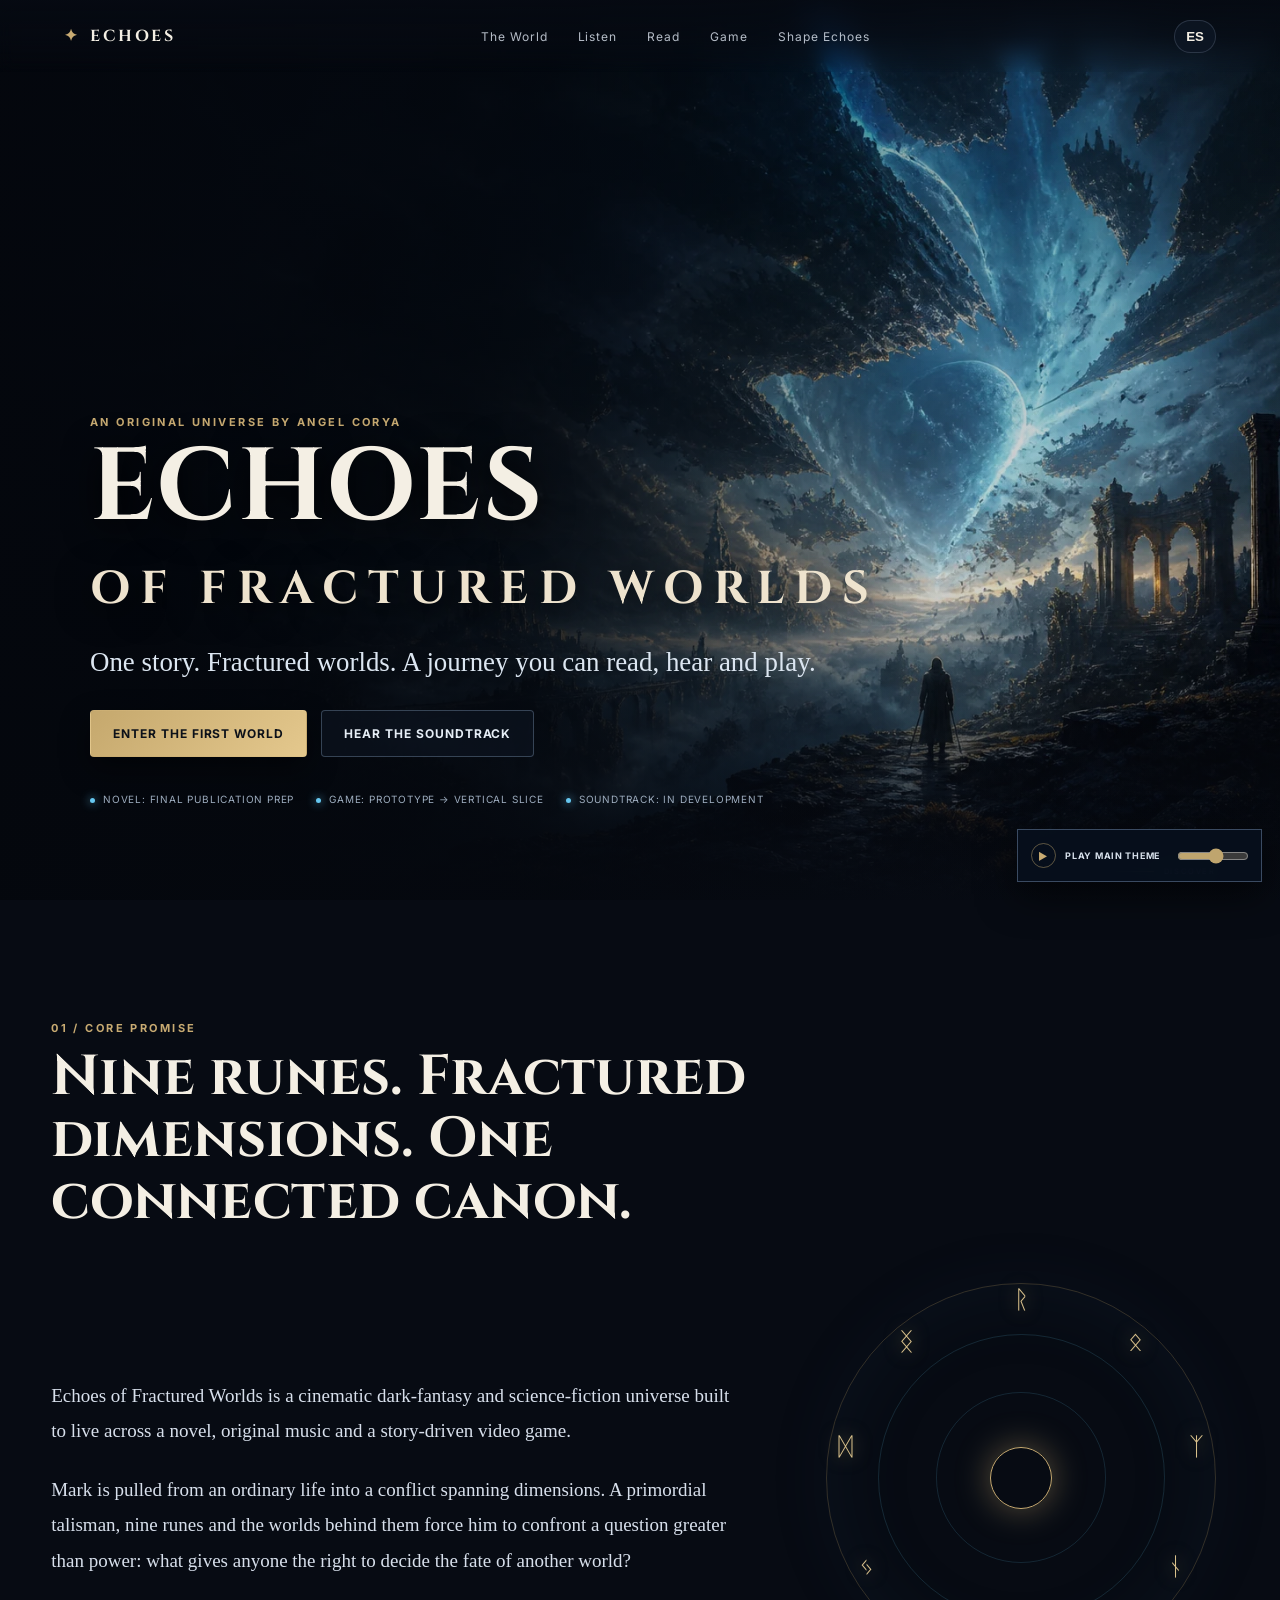
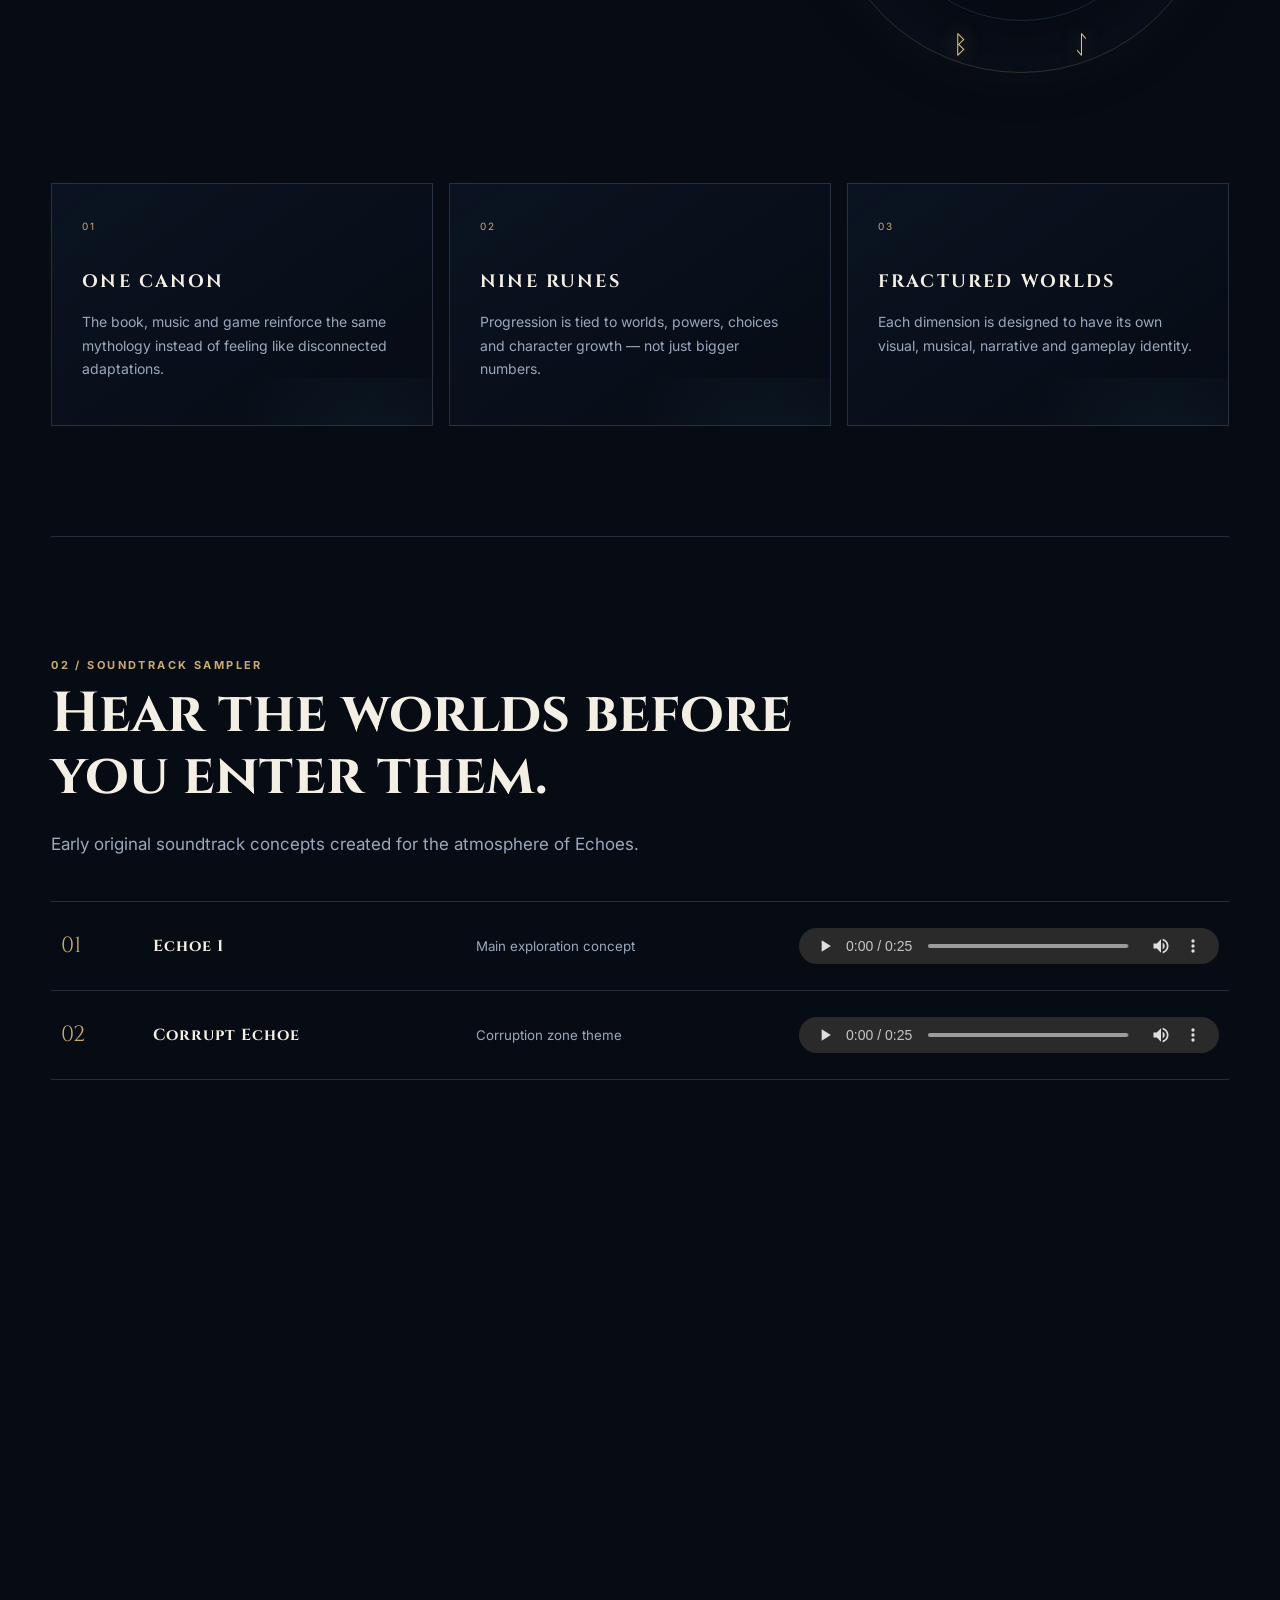
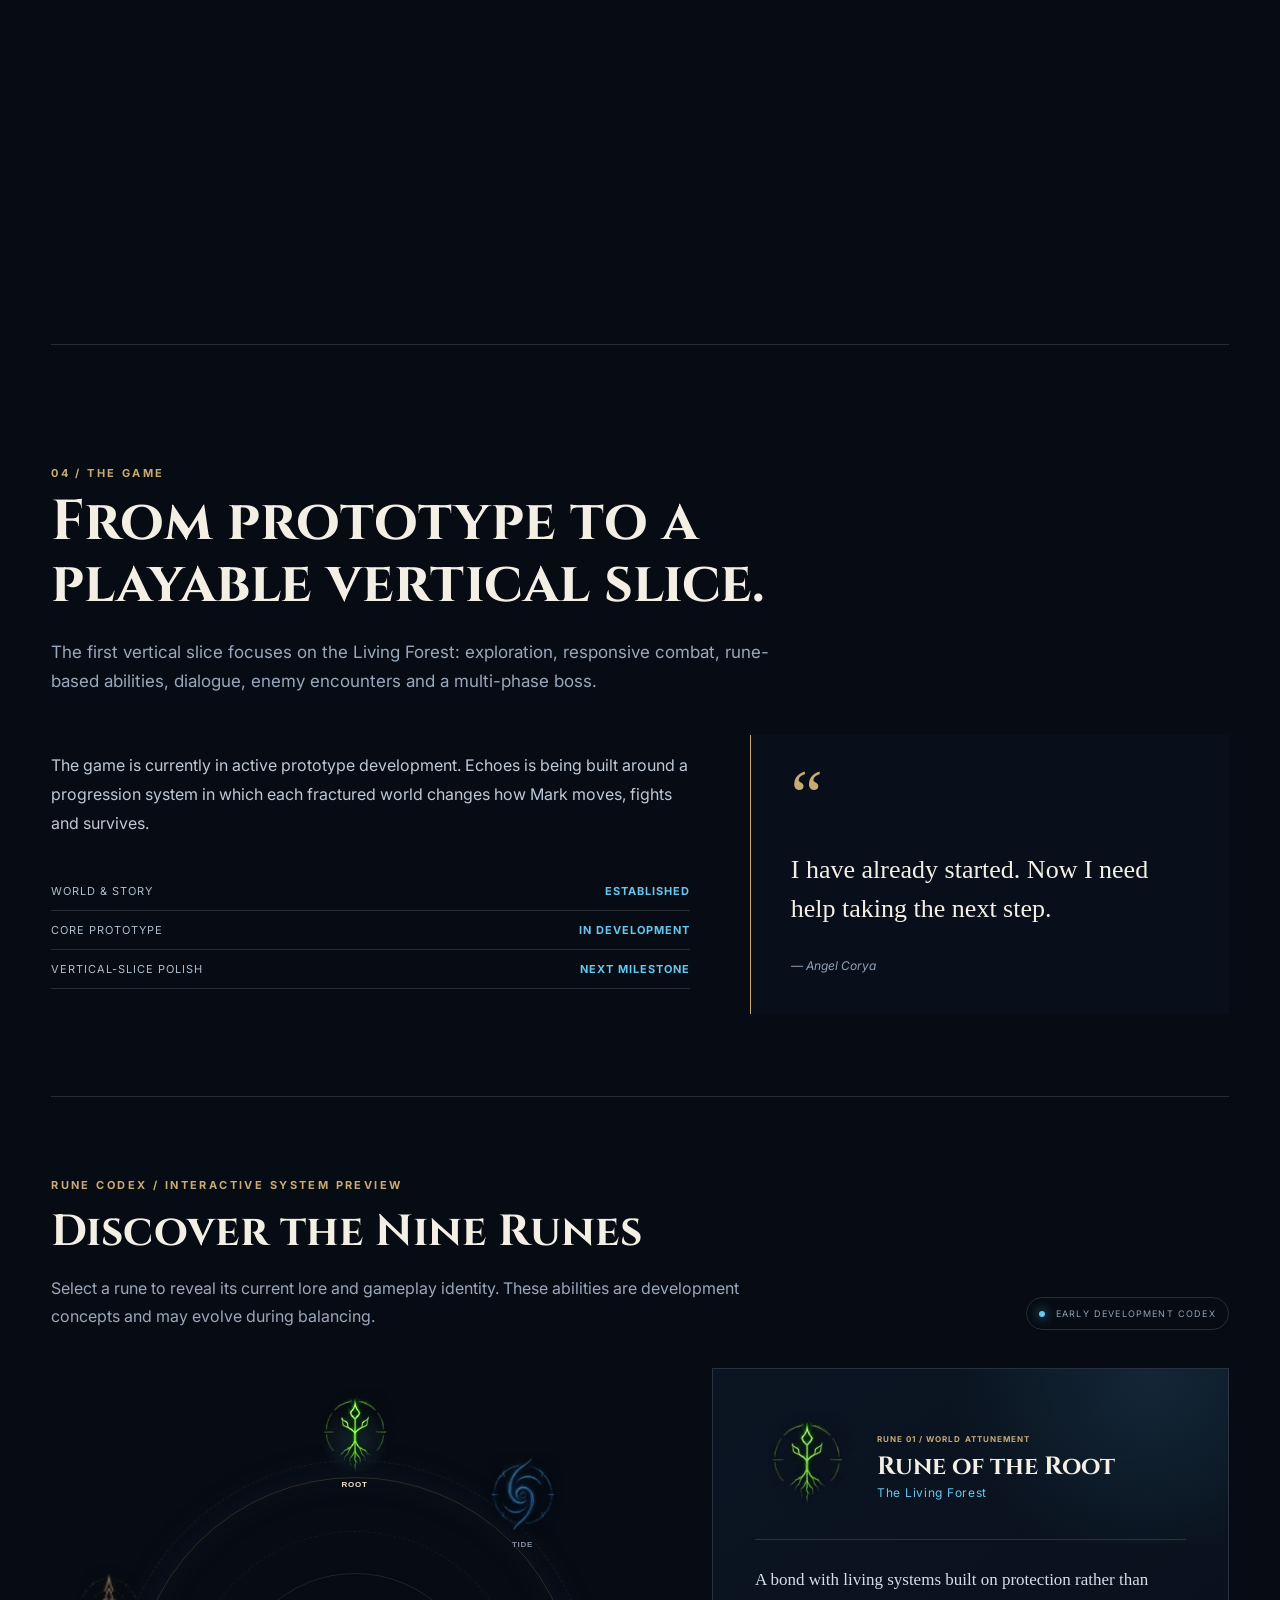
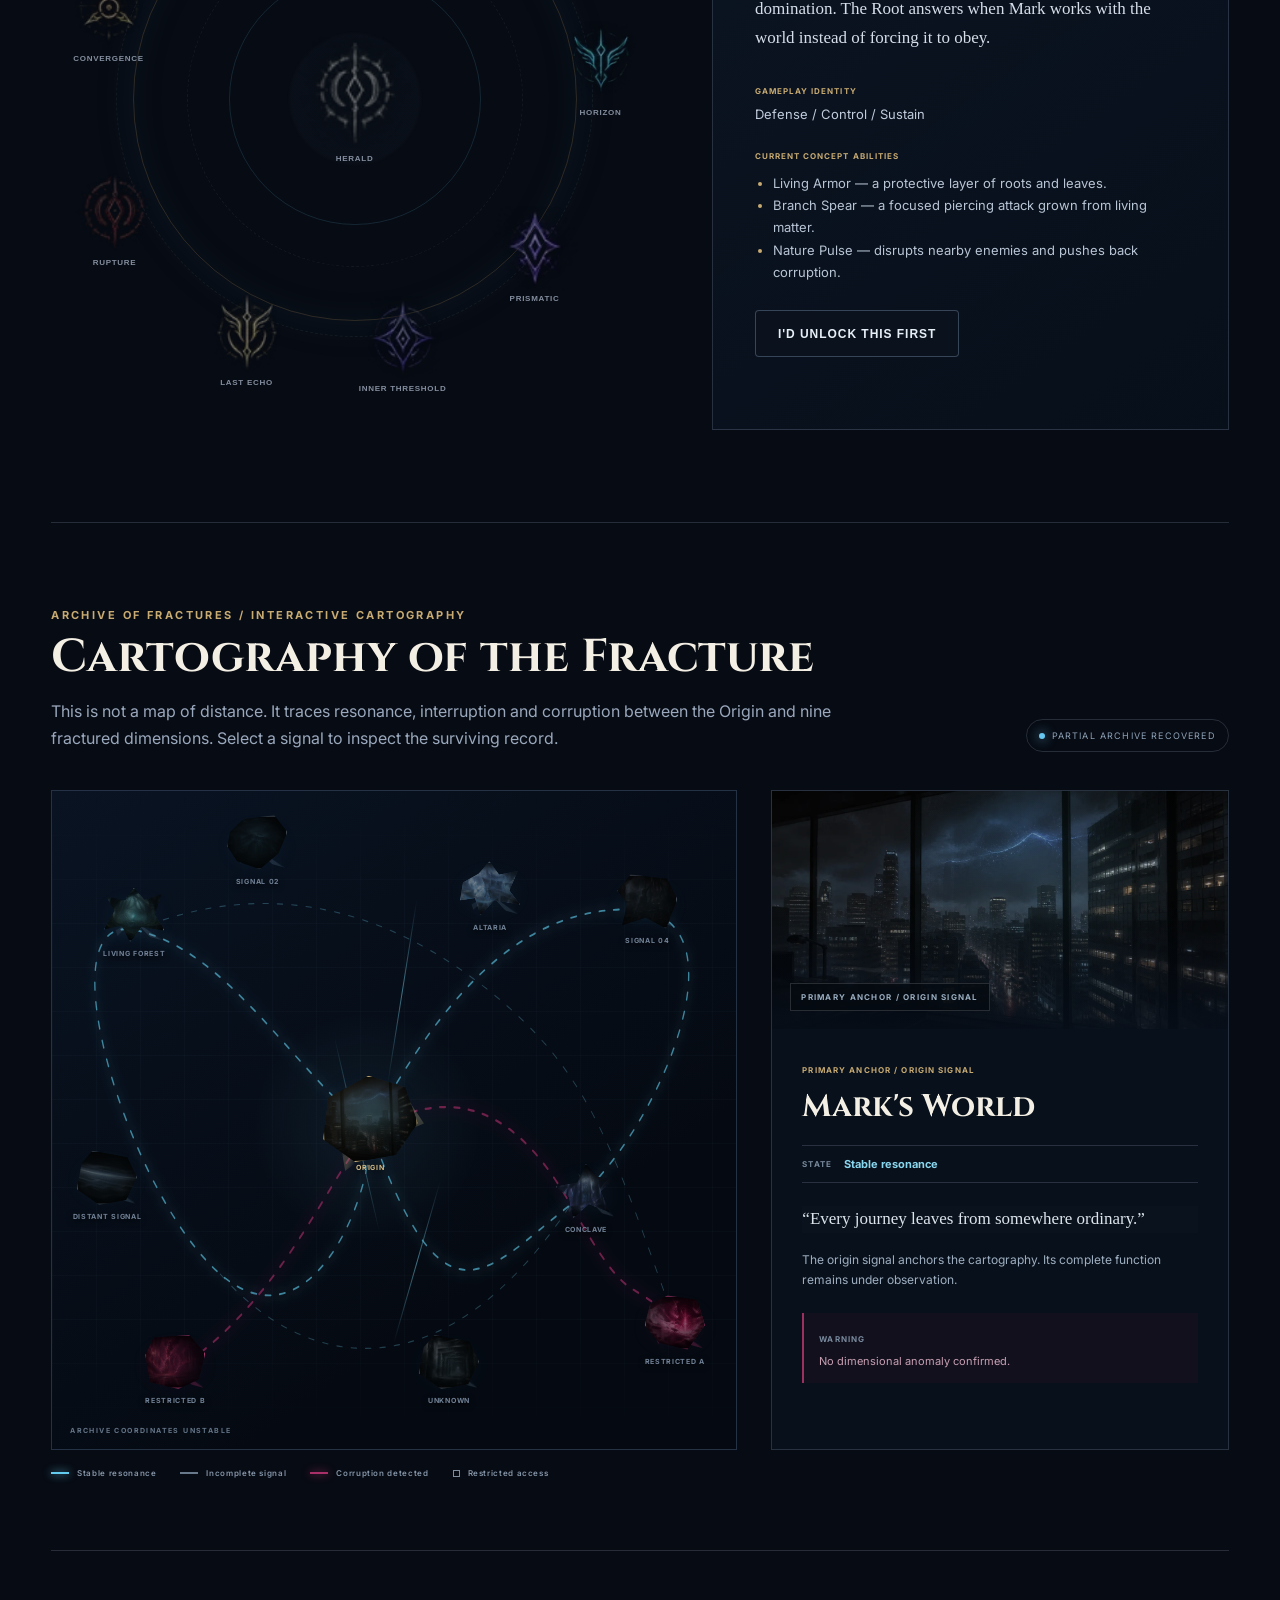
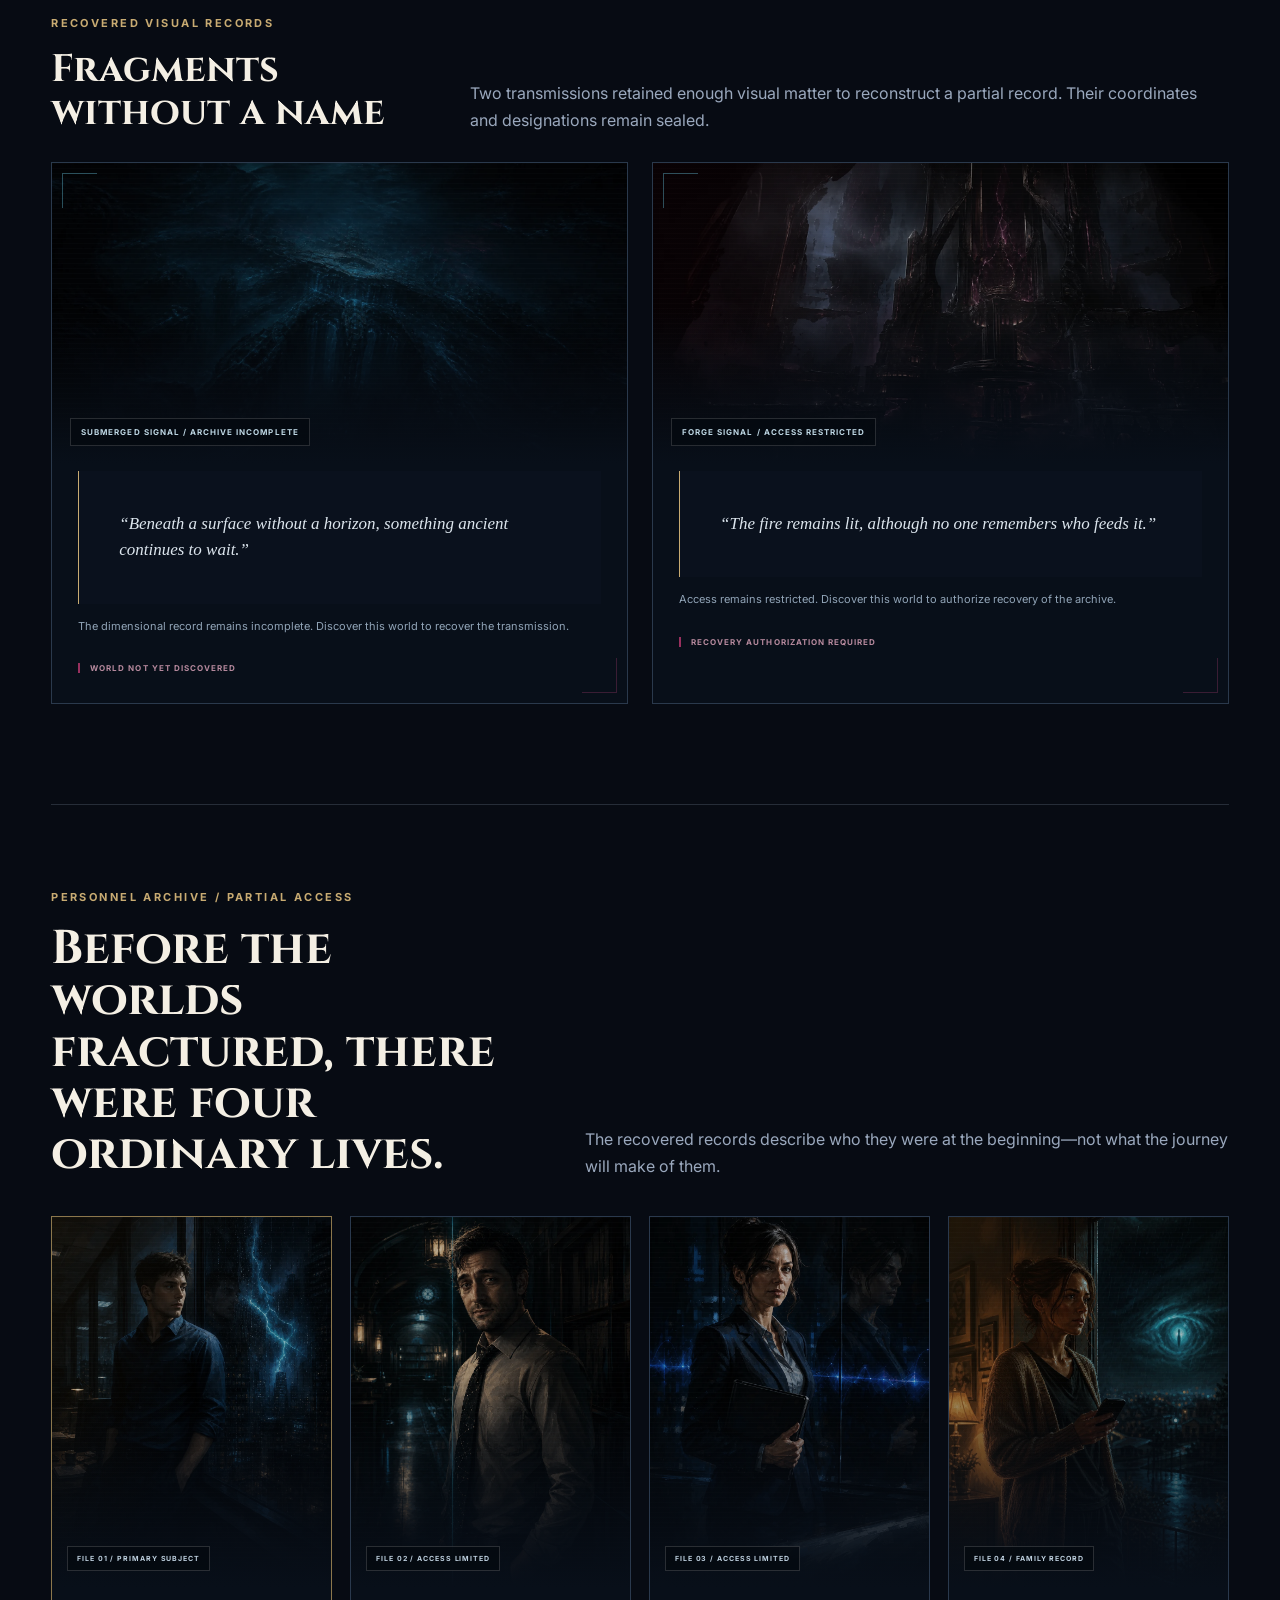
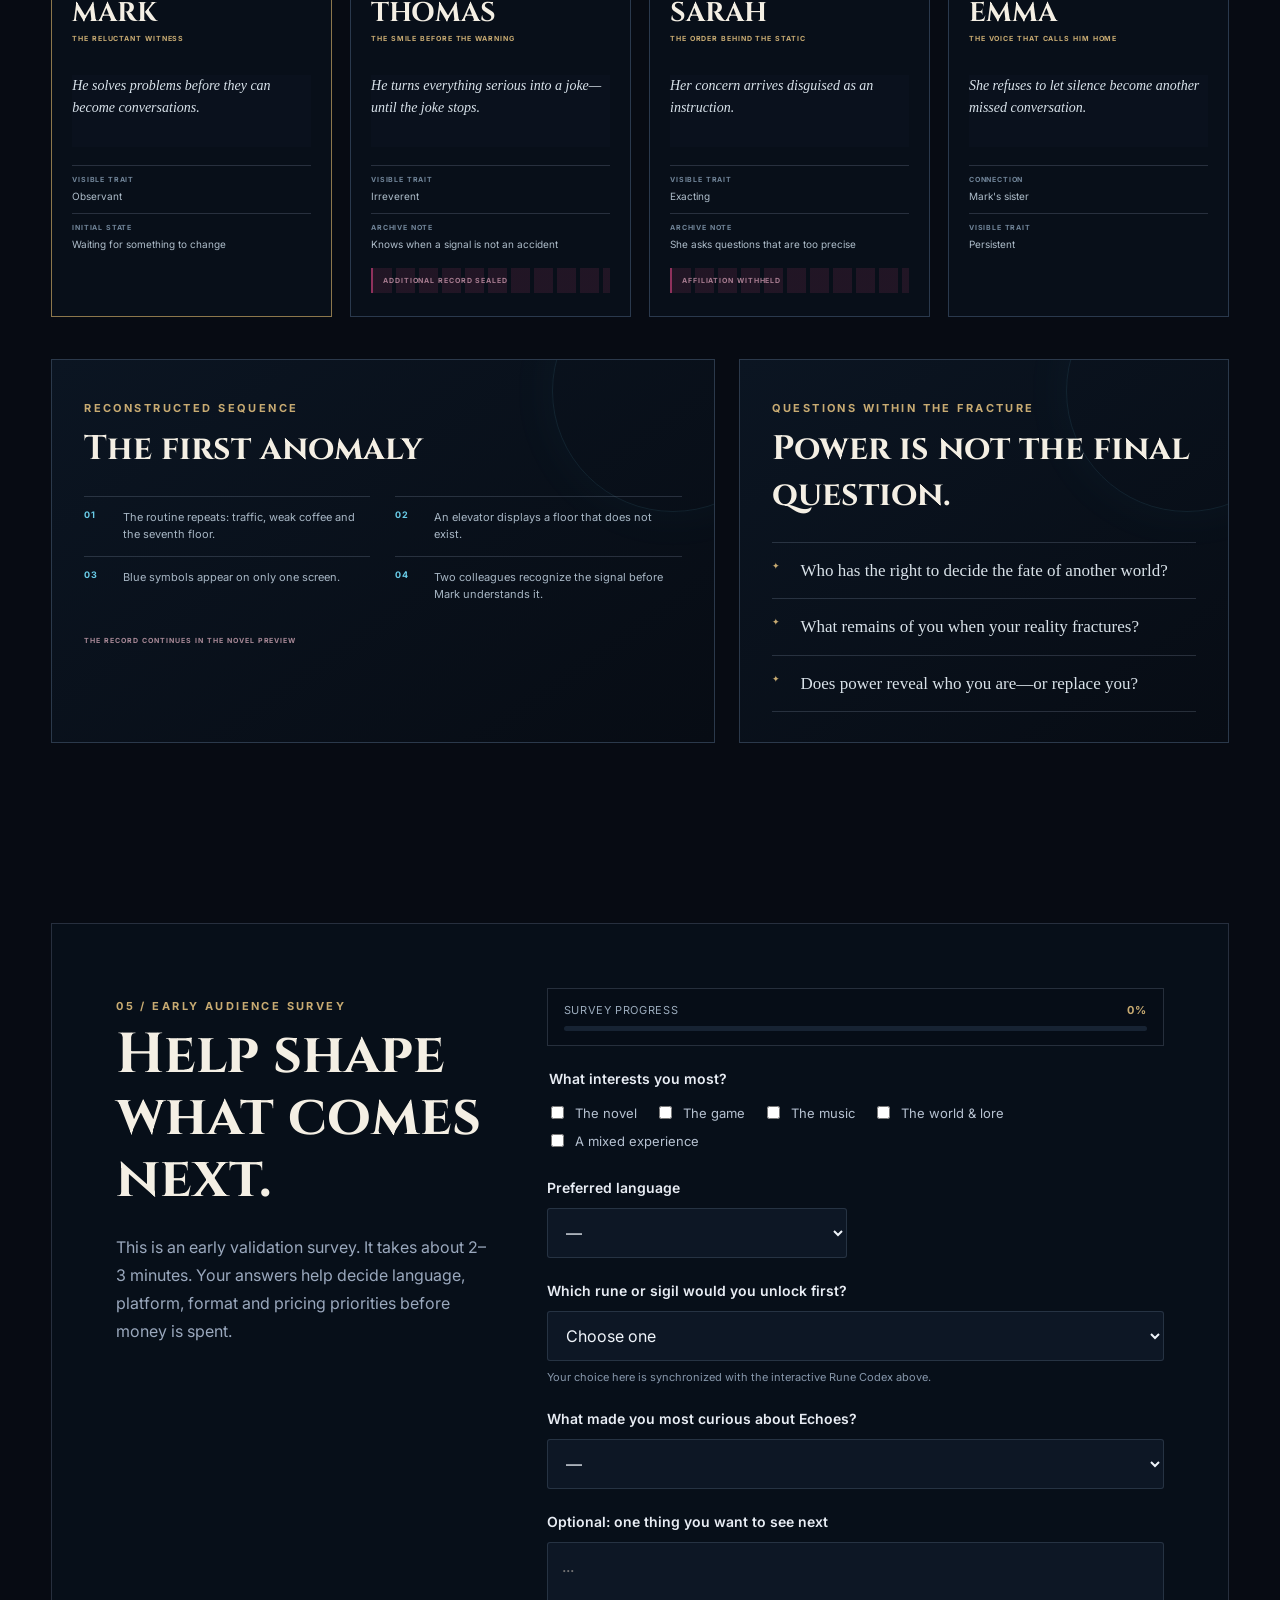
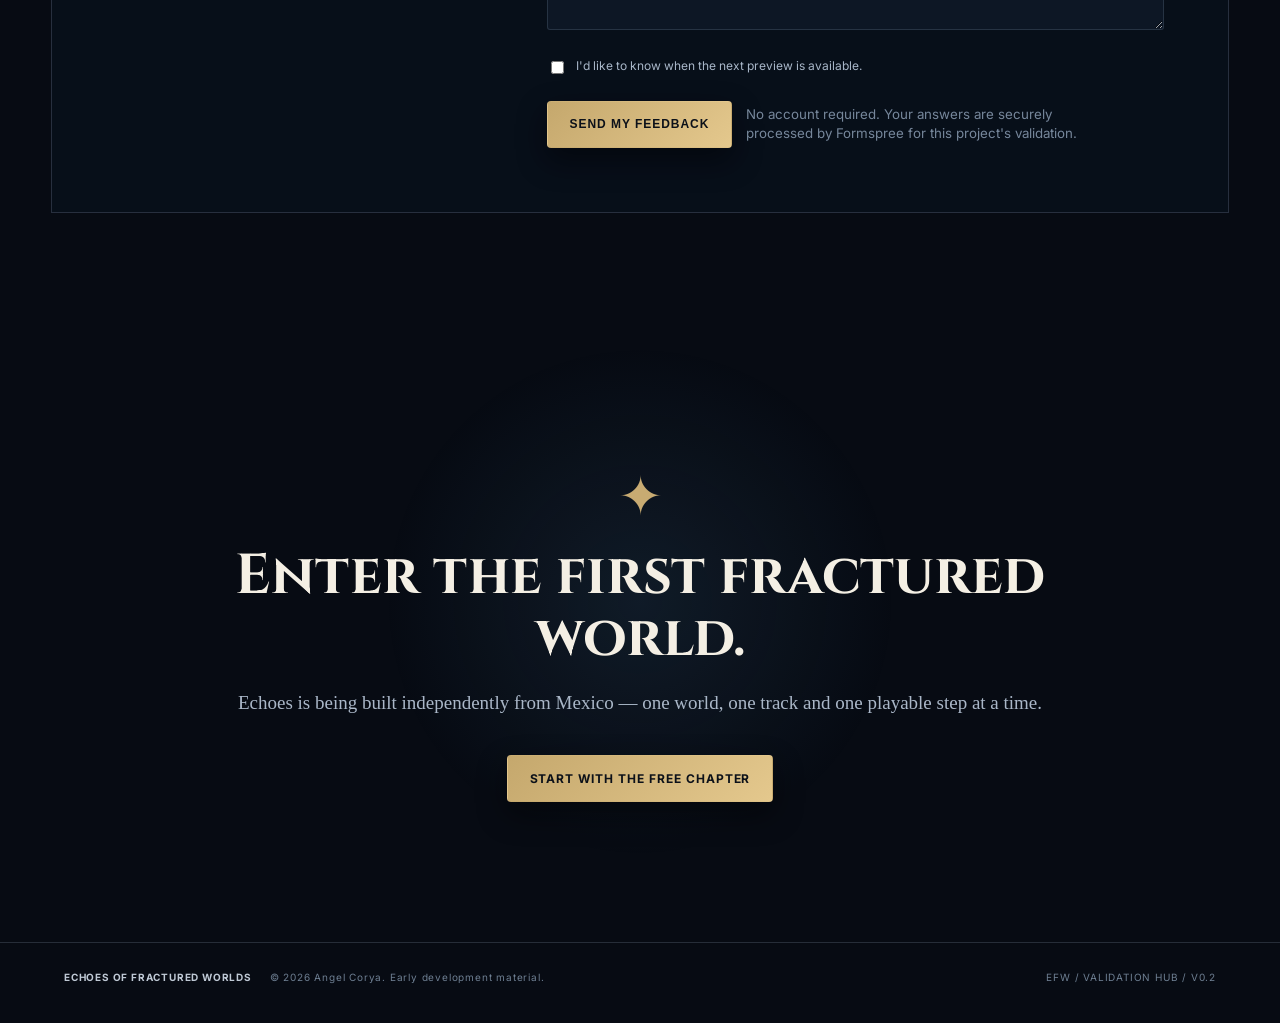
==== commit fa79783e: "Add canonical personnel archive" ====
--- a/index.html
+++ b/index.html
@@ -1,4 +1,4 @@
-<!doctype html><html lang="en"><head><meta charset="utf-8"><meta name="viewport" content="width=device-width,initial-scale=1"><meta name="theme-color" content="#070b13"><meta name="description" content="Echoes of Fractured Worlds — an independent transmedia fantasy universe by Angel Corya. Read it. Hear it. Play it."><meta property="og:title" content="Echoes of Fractured Worlds"><meta property="og:description" content="One story. Fractured worlds. A journey you can read, hear and play."><meta property="og:image" content="https://angelcorya.github.io/echoes-of-fractured-worlds/assets/hero.webp"><title>Echoes of Fractured Worlds — Official Early Access Hub</title><link rel="preconnect" href="https://fonts.googleapis.com"><link rel="preconnect" href="https://fonts.gstatic.com" crossorigin><link href="https://fonts.googleapis.com/css2?family=Cinzel:wght@500;600;700&family=Inter:wght@300;400;500;600;700&display=swap" rel="stylesheet"><link rel="stylesheet" href="base-a.css"><link rel="stylesheet" href="base-b.css"><link rel="stylesheet" href="codex.css?v=20260824-atlas3"></head><body><div class="noise"></div><header class="nav"><a class="brand" href="#top"><span class="brand-mark">✦</span><span>ECHOES</span></a><nav><a href="#world" data-en="The World" data-es="El universo">The World</a><a href="#listen" data-en="Listen" data-es="Escucha">Listen</a><a href="#read" data-en="Read" data-es="Lee">Read</a><a href="#game" data-en="Game" data-es="Juego">Game</a><a href="#survey" data-en="Shape Echoes" data-es="Ayuda a darle forma">Shape Echoes</a></nav><button class="lang" id="langButton">ES</button></header><main id="top"><section class="hero">
+<!doctype html><html lang="en"><head><meta charset="utf-8"><meta name="viewport" content="width=device-width,initial-scale=1"><meta name="theme-color" content="#070b13"><meta name="description" content="Echoes of Fractured Worlds — an independent transmedia fantasy universe by Angel Corya. Read it. Hear it. Play it."><meta property="og:title" content="Echoes of Fractured Worlds"><meta property="og:description" content="One story. Fractured worlds. A journey you can read, hear and play."><meta property="og:image" content="https://angelcorya.github.io/echoes-of-fractured-worlds/assets/hero.webp"><title>Echoes of Fractured Worlds — Official Early Access Hub</title><link rel="preconnect" href="https://fonts.googleapis.com"><link rel="preconnect" href="https://fonts.gstatic.com" crossorigin><link href="https://fonts.googleapis.com/css2?family=Cinzel:wght@500;600;700&family=Inter:wght@300;400;500;600;700&display=swap" rel="stylesheet"><link rel="stylesheet" href="base-a.css"><link rel="stylesheet" href="base-b.css"><link rel="stylesheet" href="codex.css?v=20260824-atlas4"></head><body><div class="noise"></div><header class="nav"><a class="brand" href="#top"><span class="brand-mark">✦</span><span>ECHOES</span></a><nav><a href="#world" data-en="The World" data-es="El universo">The World</a><a href="#listen" data-en="Listen" data-es="Escucha">Listen</a><a href="#read" data-en="Read" data-es="Lee">Read</a><a href="#game" data-en="Game" data-es="Juego">Game</a><a href="#survey" data-en="Shape Echoes" data-es="Ayuda a darle forma">Shape Echoes</a></nav><button class="lang" id="langButton">ES</button></header><main id="top"><section class="hero">
 <div aria-label="Echoes of Fractured Worlds key art" class="hero-image" role="img"></div>
 <div class="hero-gradient"></div>
 <div class="hero-content">
@@ -18,5 +18,5 @@
 </div>
 </div>
 <a class="scroll" href="#world"><span></span><small data-en="DISCOVER" data-es="DESCUBRE">DISCOVER</small></a>
-</section><div id="dynamicContent"><div class="loading">Loading the fractured worlds…</div></div></main><div class="ambient-player" id="ambientPlayer"><audio id="ambientAudio" loop preload="metadata"><source src="assets/echoes-main-theme.mp3" type="audio/mpeg"/></audio><button aria-pressed="false" class="ambient-toggle" id="ambientToggle" type="button"><span aria-hidden="true" class="ambient-icon">▶</span><span data-en="Play main theme" data-es="Activar tema principal">Play main theme</span></button><label class="ambient-volume"><span class="sr-only" data-en="Ambient music volume" data-es="Volumen de música ambiental">Ambient music volume</span><input aria-label="Ambient music volume" id="ambientVolume" max="40" min="0" step="1" type="range" value="22"/></label></div><script src="runes-data.js"></script><script src="worlds-data.js?v=20260824-atlas3"></script><script src="app.js?v=20260824-atlas3"></script></body></html>
+</section><div id="dynamicContent"><div class="loading">Loading the fractured worlds…</div></div></main><div class="ambient-player" id="ambientPlayer"><audio id="ambientAudio" loop preload="metadata"><source src="assets/echoes-main-theme.mp3" type="audio/mpeg"/></audio><button aria-pressed="false" class="ambient-toggle" id="ambientToggle" type="button"><span aria-hidden="true" class="ambient-icon">▶</span><span data-en="Play main theme" data-es="Activar tema principal">Play main theme</span></button><label class="ambient-volume"><span class="sr-only" data-en="Ambient music volume" data-es="Volumen de música ambiental">Ambient music volume</span><input aria-label="Ambient music volume" id="ambientVolume" max="40" min="0" step="1" type="range" value="22"/></label></div><script src="runes-data.js"></script><script src="worlds-data.js?v=20260824-atlas4"></script><script src="app.js?v=20260824-atlas4"></script></body></html>
 
--- a/codex.css
+++ b/codex.css
@@ -48,6 +48,11 @@
 @media(max-width:760px){.archive-plates-head,.archive-plate-grid{grid-template-columns:1fr}.archive-plates-head{gap:14px}.archive-plate-image{height:260px}}
 @media(max-width:680px){.fracture-atlas{margin-top:68px;padding-top:58px}.atlas-head{align-items:flex-start;flex-direction:column}.atlas-status{white-space:normal}.fracture-map{min-height:570px}.world-node{width:76px}.world-node:before{width:51px;height:46px}.world-node i{width:45px;height:41px}.world-node span{font-size:6px}.world-node.anchor{width:92px}.world-node.anchor i{width:62px;height:57px}.world-node.anchor:before{width:70px;height:64px}.world-file{display:flex}.world-file-visual{height:220px;min-height:0}.world-file-body{padding:24px 22px}.atlas-legend{gap:10px 17px}.archive-plates{margin-top:54px;padding-top:42px}.archive-plate-image{height:225px}.archive-plate-copy{padding:8px 20px 24px}}
 
+/* Personnel archive and thematic entry point */
+.character-archive{margin-top:100px;padding-top:74px;border-top:1px solid var(--line)}.character-archive-head{display:grid;grid-template-columns:minmax(280px,.85fr) minmax(340px,1.15fr);gap:9px 58px;align-items:end;margin-bottom:36px}.character-archive-head .kicker{grid-column:1/-1}.character-archive-head h3{font-family:Cinzel,Georgia,serif;font-size:clamp(29px,3.7vw,49px);line-height:1.08;margin:0}.character-archive-head>p:last-child{color:var(--muted);line-height:1.7;margin:0}.character-grid{display:grid;grid-template-columns:repeat(4,1fr);gap:18px}.character-card{position:relative;min-width:0;border:1px solid #2a394d;background:#080f19;overflow:hidden;transition:transform .35s ease,border-color .35s ease,box-shadow .35s ease}.character-card:hover{transform:translateY(-5px);border-color:#54738c;box-shadow:0 20px 48px #0008}.character-image{position:relative;height:370px;overflow:hidden}.character-image:after{content:"";position:absolute;inset:0;background:linear-gradient(180deg,transparent 48%,#080f19 100%),repeating-linear-gradient(0deg,transparent 0 4px,#c8edff09 5px);pointer-events:none}.character-image img{width:100%;height:100%;object-fit:cover;object-position:center 24%;filter:saturate(.78) brightness(.78);transition:transform .75s ease,filter .75s ease}.character-card:hover img{transform:scale(1.035);filter:saturate(.93) brightness(.9)}.character-image span{position:absolute;z-index:2;left:15px;bottom:16px;color:#bed0df;font:700 7px Inter,Arial,sans-serif;letter-spacing:.13em;border:1px solid #ffffff26;background:#050a10c9;padding:7px 9px}.character-copy{padding:8px 20px 23px}.character-copy h4{font-family:Cinzel,Georgia,serif;font-size:27px;margin:0 0 3px}.character-role{min-height:26px;color:var(--gold);font:700 7px/1.4 Inter,Arial,sans-serif;letter-spacing:.13em;margin:0 0 15px}.character-copy blockquote{min-height:72px;margin:0 0 18px;padding:0;border:0;color:#d9e3eb;font:italic 14px/1.55 Georgia,serif}.character-copy dl{display:grid;gap:10px;margin:0}.character-copy dl div{padding-top:9px;border-top:1px solid var(--line)}.character-copy dt{color:#718599;font:700 7px Inter,Arial,sans-serif;letter-spacing:.12em}.character-copy dd{color:#aebdca;font-size:10px;line-height:1.45;margin:5px 0 0}.redacted{margin-top:16px;color:#a87d91;font:700 7px Inter,Arial,sans-serif;letter-spacing:.13em;background:repeating-linear-gradient(90deg,#6e29493f 0 19px,transparent 19px 23px);border-left:2px solid #8f315c;padding:8px 10px}.character-card.mark{border-color:#8c774c}.character-card.mark .character-image:after{background:linear-gradient(180deg,transparent 48%,#080f19 100%),linear-gradient(110deg,#b9984a12,transparent 50%),repeating-linear-gradient(0deg,transparent 0 4px,#c8edff09 5px)}.character-card.emma .character-image:after{background:linear-gradient(180deg,transparent 42%,#080f19 100%),linear-gradient(100deg,#9b672924,transparent 44%),repeating-linear-gradient(0deg,transparent 0 4px,#c8edff08 5px)}
+.incident-themes{display:grid;grid-template-columns:1.15fr .85fr;gap:24px;margin-top:42px}.incident-record,.theme-record{position:relative;border:1px solid #2b394b;background:linear-gradient(145deg,#0b1522,#070c14);padding:30px 32px;overflow:hidden}.incident-record:before,.theme-record:before{content:"";position:absolute;right:-80px;top:-90px;width:240px;height:240px;border:1px solid #68cdec18;border-radius:50%;box-shadow:0 0 55px #5ac8ea0b}.incident-record h4,.theme-record h4{font-family:Cinzel,Georgia,serif;font-size:clamp(23px,2.7vw,34px);margin:8px 0 24px}.incident-record ol{display:grid;grid-template-columns:1fr 1fr;gap:13px 25px;list-style:none;padding:0;margin:0 0 24px}.incident-record li{display:grid;grid-template-columns:29px 1fr;gap:10px;align-items:start;border-top:1px solid var(--line);padding-top:12px}.incident-record li>span{color:#69cce8;font:700 9px Inter,Arial,sans-serif;letter-spacing:.1em}.incident-record li p{color:#a7b6c4;font-size:11px;line-height:1.55;margin:0}.incident-record>small{color:#a88997;font:700 7px Inter,Arial,sans-serif;letter-spacing:.14em}.theme-record ul{list-style:none;padding:0;margin:0}.theme-record li{position:relative;color:#d9e2e9;font:17px/1.5 Georgia,serif;border-top:1px solid var(--line);padding:15px 10px 15px 29px}.theme-record li:before{content:"✦";position:absolute;left:0;top:17px;color:var(--gold);font-size:9px}.theme-record li:last-child{border-bottom:1px solid var(--line)}
+@media(max-width:1100px){.character-grid{grid-template-columns:1fr 1fr}.character-image{height:420px}.character-copy blockquote{min-height:auto}}@media(max-width:760px){.character-archive{margin-top:72px;padding-top:58px}.character-archive-head,.incident-themes{grid-template-columns:1fr}.character-archive-head{gap:15px}.character-grid{grid-template-columns:1fr}.character-image{height:min(118vw,480px)}.incident-record,.theme-record{padding:25px 22px}.incident-record ol{grid-template-columns:1fr}}
+
 /* Optional persistent ambient theme */
 .ambient-player{position:fixed;right:18px;bottom:18px;z-index:40;display:flex;align-items:center;gap:10px;padding:8px 10px 8px 8px;border:1px solid #3a4a61;background:#07101deb;box-shadow:0 12px 38px #0009;backdrop-filter:blur(12px)}
 .ambient-toggle{display:flex;align-items:center;gap:9px;border:0;background:none;color:#d8e1ec;font:700 9px Inter,Arial,sans-serif;letter-spacing:.08em;text-transform:uppercase;cursor:pointer;padding:5px}
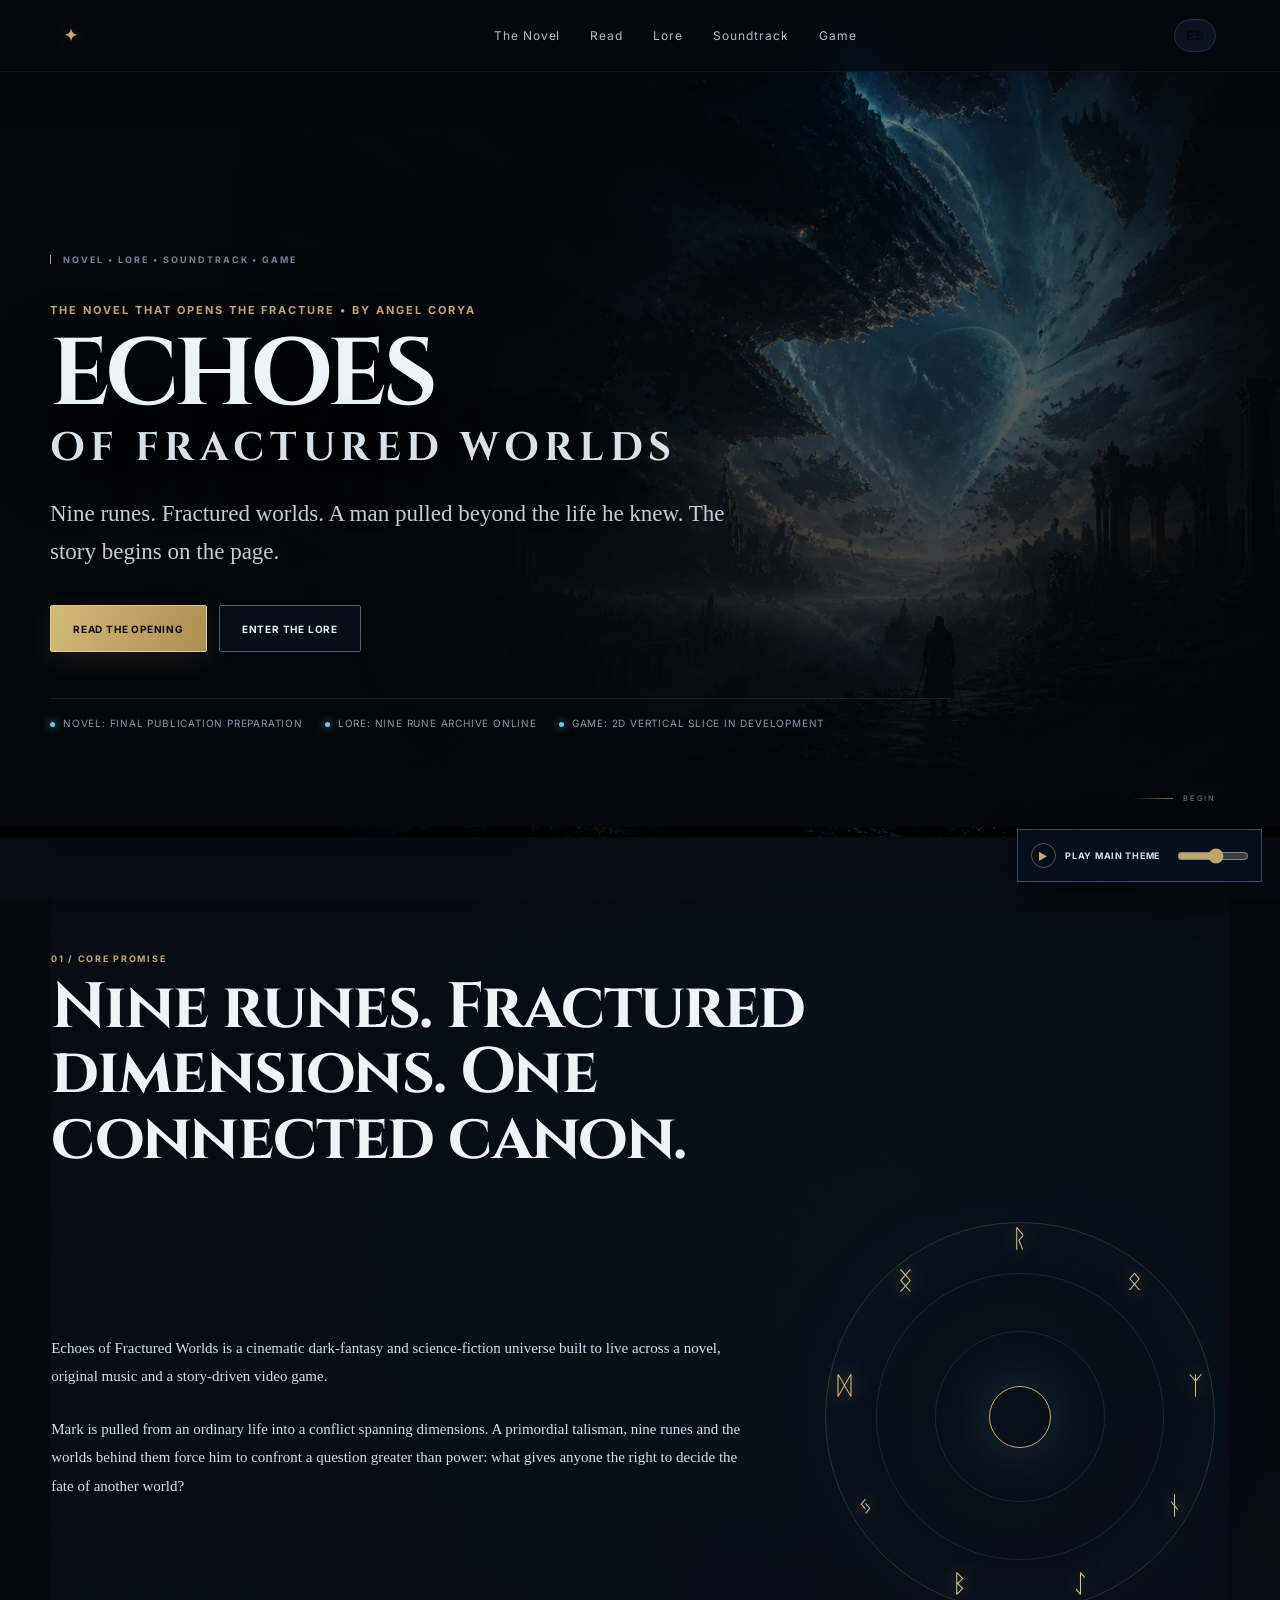
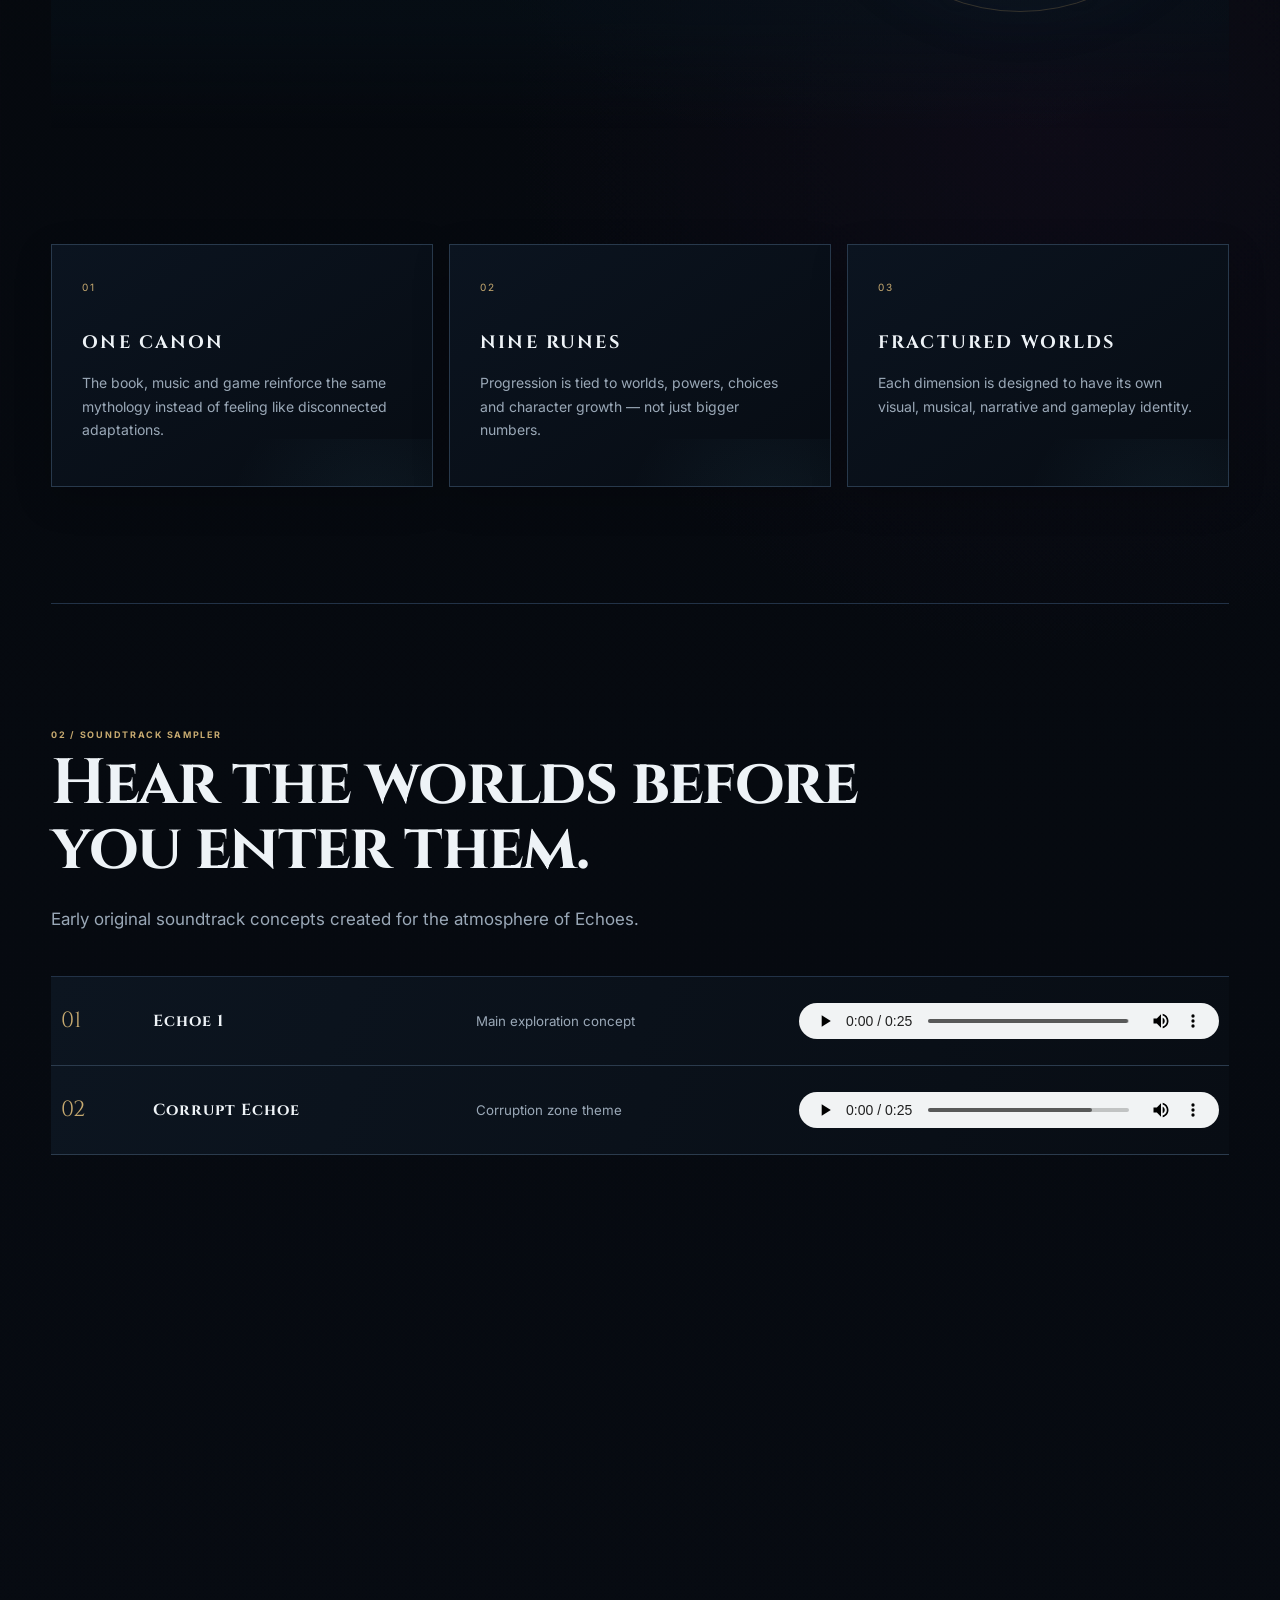
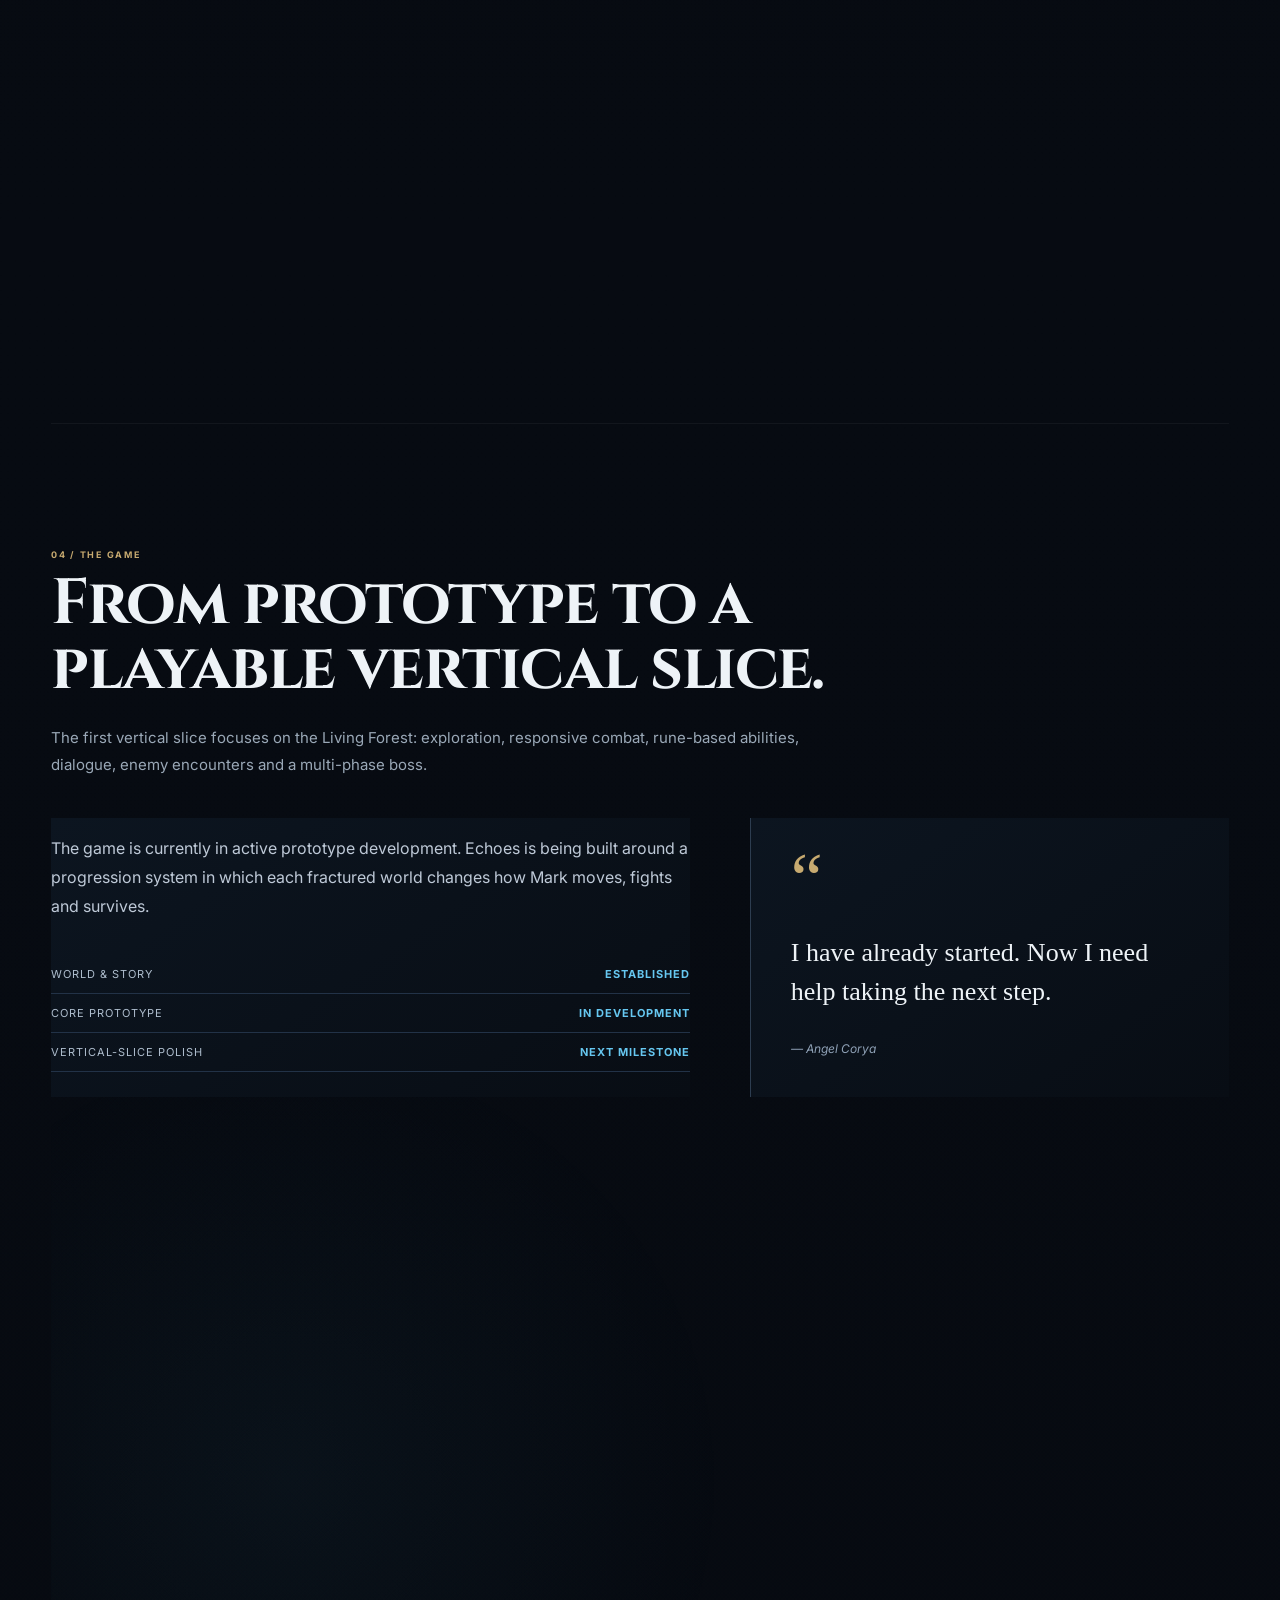
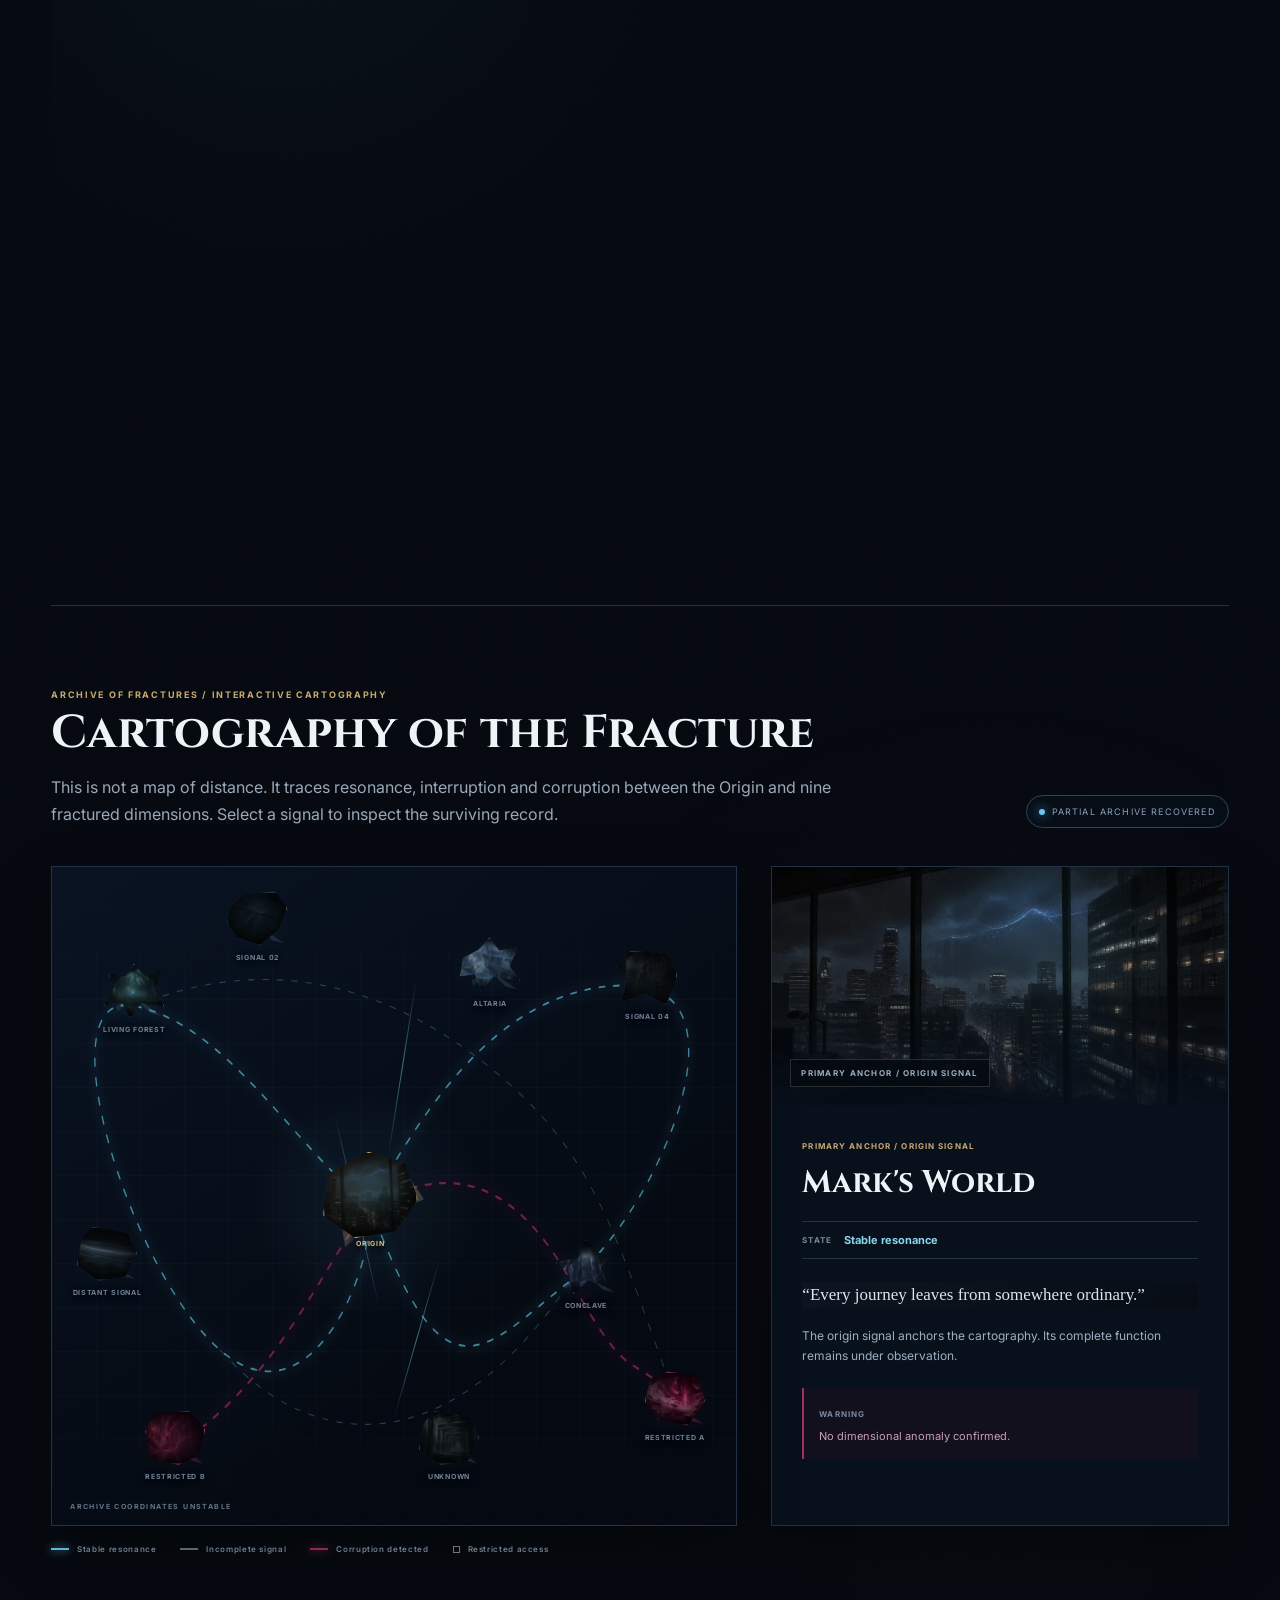
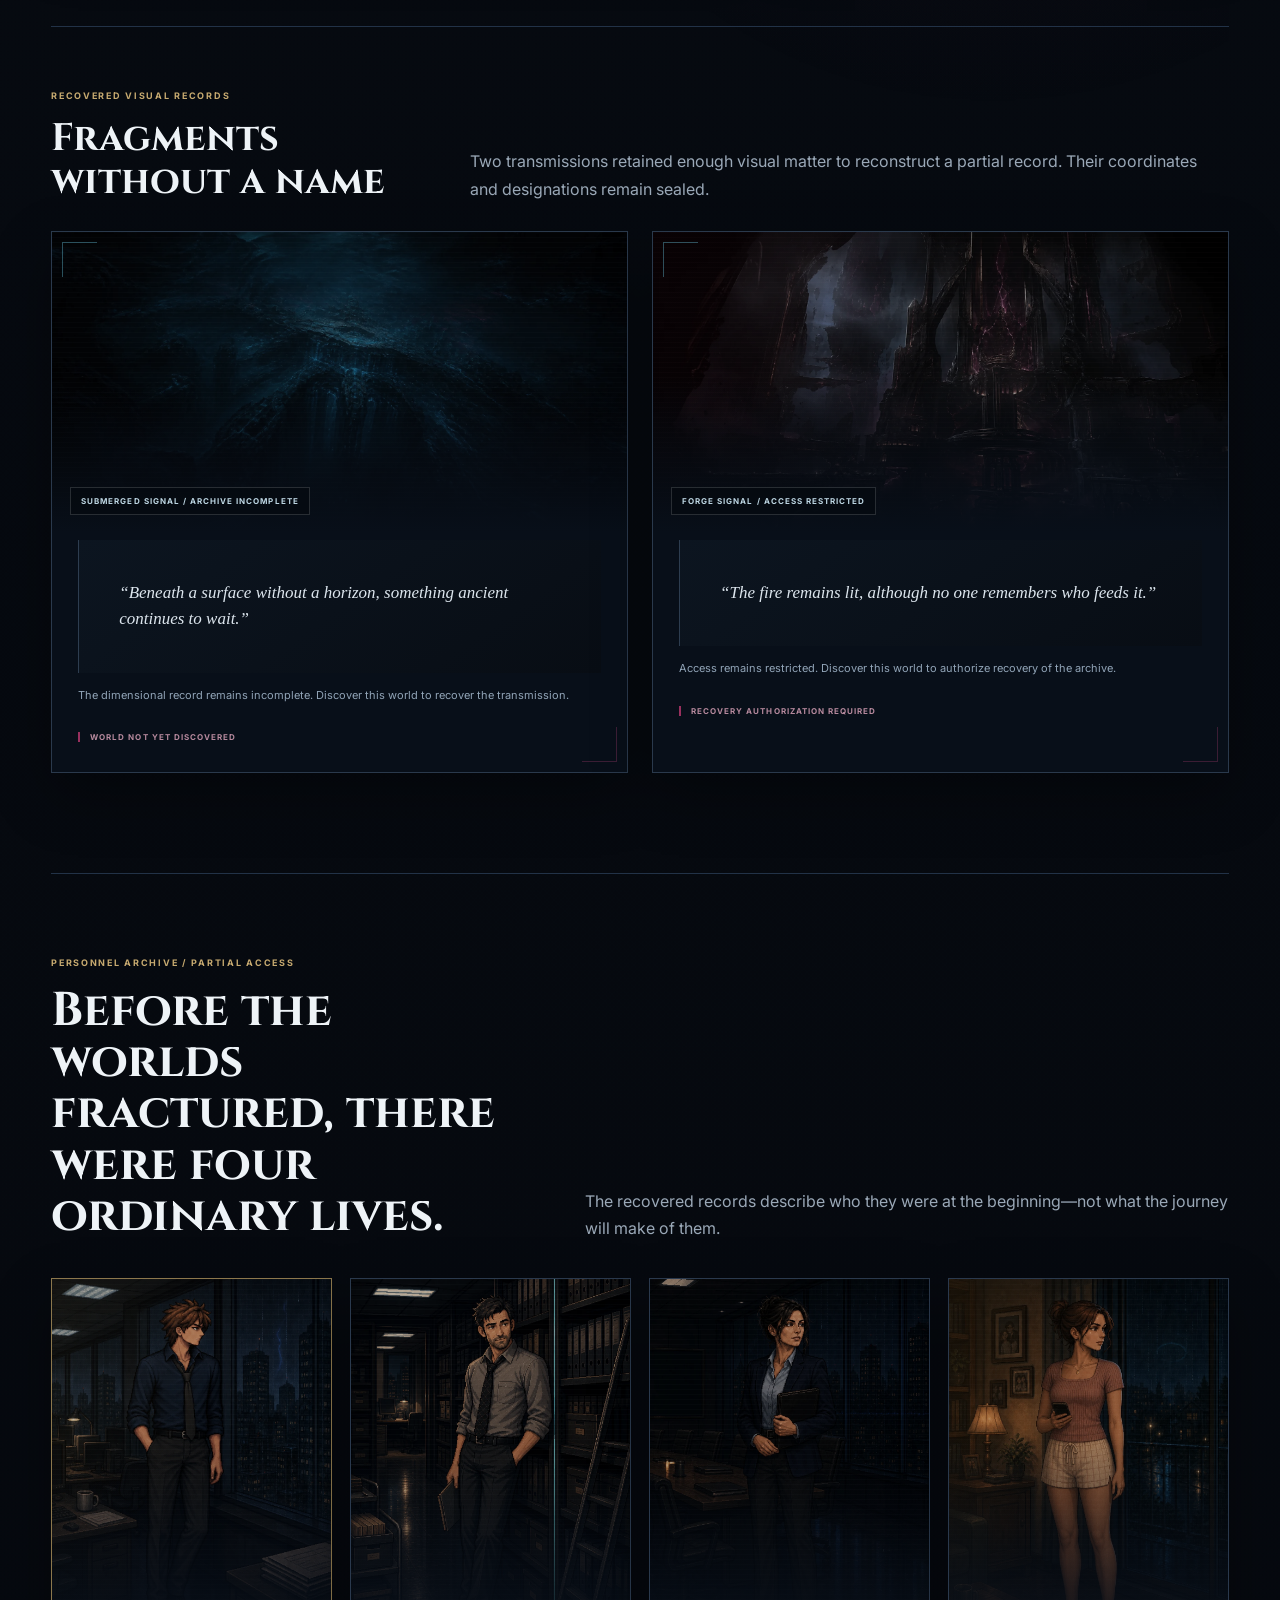
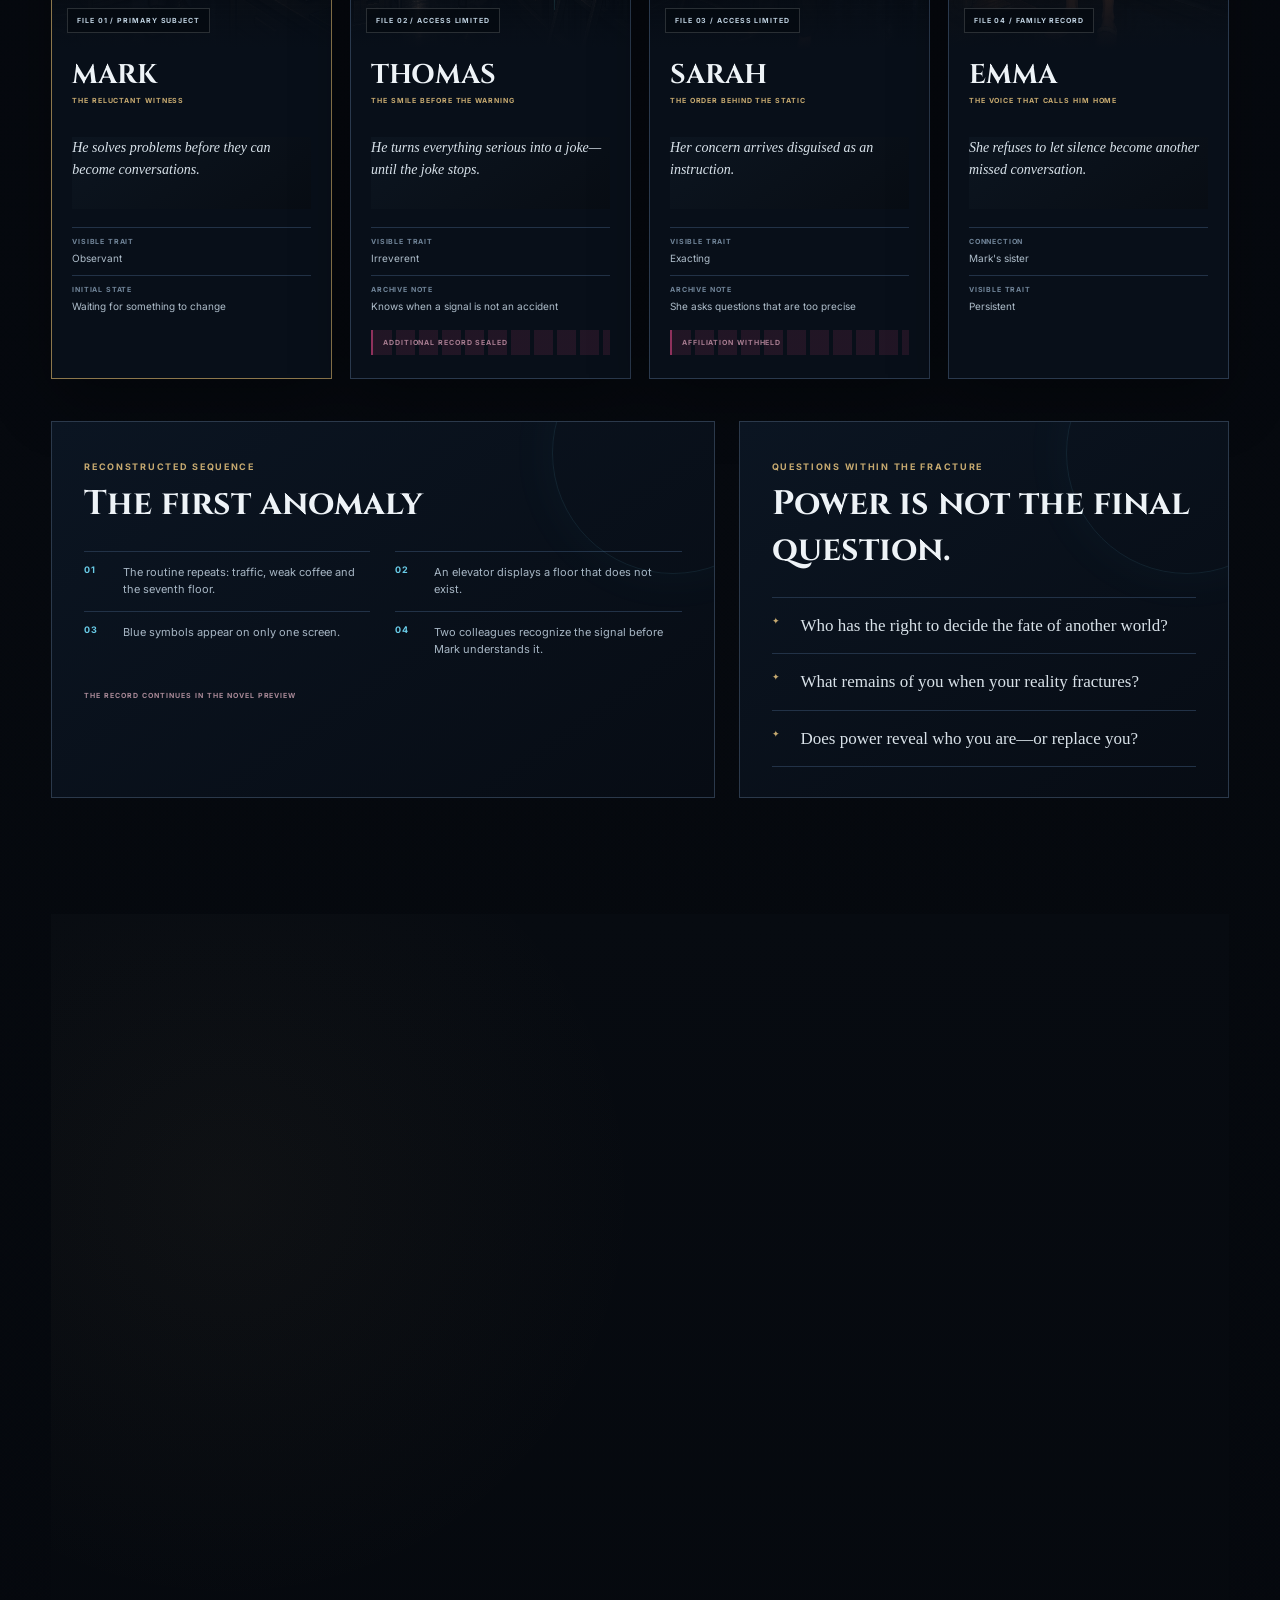
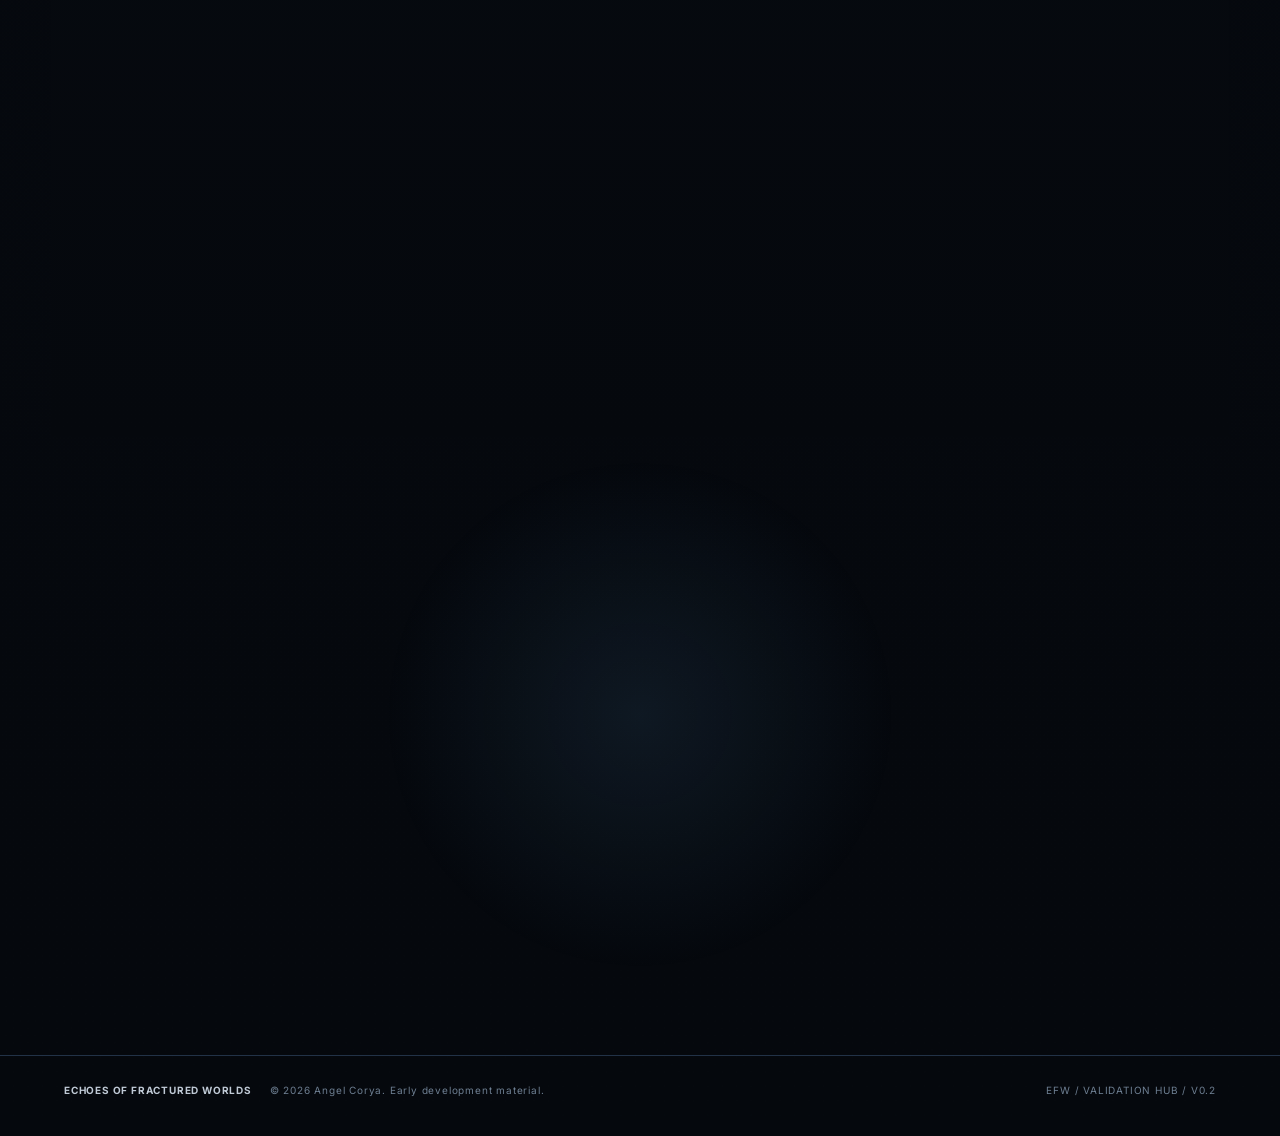
==== commit edd489b5: "Refocus homepage hero on the novel" ====
--- a/index.html
+++ b/index.html
@@ -1,22 +1,22 @@
-<!doctype html><html lang="en"><head><meta charset="utf-8"><meta name="viewport" content="width=device-width,initial-scale=1"><meta name="theme-color" content="#070b13"><meta name="description" content="Echoes of Fractured Worlds — an independent transmedia fantasy universe by Angel Corya. Read it. Hear it. Play it."><meta property="og:title" content="Echoes of Fractured Worlds"><meta property="og:description" content="One story. Fractured worlds. A journey you can read, hear and play."><meta property="og:image" content="https://angelcorya.github.io/echoes-of-fractured-worlds/assets/hero.webp"><title>Echoes of Fractured Worlds — Official Early Access Hub</title><link rel="preconnect" href="https://fonts.googleapis.com"><link rel="preconnect" href="https://fonts.gstatic.com" crossorigin><link href="https://fonts.googleapis.com/css2?family=Cinzel:wght@500;600;700&family=Inter:wght@300;400;500;600;700&display=swap" rel="stylesheet"><link rel="stylesheet" href="base-a.css"><link rel="stylesheet" href="base-b.css"><link rel="stylesheet" href="codex.css?v=20260824-atlas4"></head><body><div class="noise"></div><header class="nav"><a class="brand" href="#top"><span class="brand-mark">✦</span><span>ECHOES</span></a><nav><a href="#world" data-en="The World" data-es="El universo">The World</a><a href="#listen" data-en="Listen" data-es="Escucha">Listen</a><a href="#read" data-en="Read" data-es="Lee">Read</a><a href="#game" data-en="Game" data-es="Juego">Game</a><a href="#survey" data-en="Shape Echoes" data-es="Ayuda a darle forma">Shape Echoes</a></nav><button class="lang" id="langButton">ES</button></header><main id="top"><section class="hero">
+<!doctype html><html lang="en"><head><meta charset="utf-8"><meta name="viewport" content="width=device-width,initial-scale=1"><meta name="theme-color" content="#070b13"><meta name="description" content="Echoes of Fractured Worlds by Angel Corya — a dark-fantasy novel of nine runes, fractured dimensions and a story expanding into music and games."><meta property="og:title" content="Echoes of Fractured Worlds"><meta property="og:description" content="The story begins on the page. Nine runes. Fractured worlds. One Herald pulled beyond the life he knew."><meta property="og:image" content="https://angelcorya.github.io/echoes-of-fractured-worlds/assets/hero.webp"><title>Echoes of Fractured Worlds — The Novel & Official Universe</title><link rel="preconnect" href="https://fonts.googleapis.com"><link rel="preconnect" href="https://fonts.gstatic.com" crossorigin><link href="https://fonts.googleapis.com/css2?family=Cinzel:wght@500;600;700&family=Inter:wght@300;400;500;600;700&display=swap" rel="stylesheet"><link rel="stylesheet" href="base-a.css"><link rel="stylesheet" href="base-b.css"><link rel="stylesheet" href="codex.css?v=20260824-atlas4"><link rel="stylesheet" href="pro-refresh.css?v=20261005-novel-first1"></head><body><div class="noise"></div><header class="nav"><a class="brand" href="#top"><span class="brand-mark">✦</span><span>ECHOES</span></a><nav><a href="#novel" data-en="The Novel" data-es="La novela">The Novel</a><a href="#read" data-en="Read" data-es="Leer">Read</a><a href="#world" data-en="Lore" data-es="Lore">Lore</a><a href="#listen" data-en="Soundtrack" data-es="Soundtrack">Soundtrack</a><a href="#game" data-en="Game" data-es="Juego">Game</a></nav><button class="lang" id="langButton">ES</button></header><main id="top"><section class="hero">
 <div aria-label="Echoes of Fractured Worlds key art" class="hero-image" role="img"></div>
 <div class="hero-gradient"></div>
 <div class="hero-content">
-<p class="eyebrow" data-en="AN ORIGINAL UNIVERSE BY ANGEL CORYA" data-es="UN UNIVERSO ORIGINAL DE ANGEL CORYA">AN ORIGINAL UNIVERSE BY ANGEL CORYA</p>
+<p class="eyebrow" data-en="THE NOVEL THAT OPENS THE FRACTURE • BY ANGEL CORYA" data-es="LA NOVELA QUE ABRE LA FRACTURA • POR ANGEL CORYA">THE NOVEL THAT OPENS THE FRACTURE • BY ANGEL CORYA</p>
 <h1>ECHOES<br/><span>OF FRACTURED WORLDS</span></h1>
-<p class="hook" data-en="One story. Fractured worlds. A journey you can read, hear and play." data-es="Una historia. Mundos fracturados. Un viaje que puedes leer, escuchar y jugar.">
-          One story. Fractured worlds. A journey you can read, hear and play.
+<p class="hook" data-en="Nine runes. Fractured worlds. A man pulled beyond the life he knew. The story begins on the page." data-es="Nueve runas. Mundos fracturados. Un hombre arrancado de la vida que conocía. La historia comienza en la página.">
+          Nine runes. Fractured worlds. A man pulled beyond the life he knew. The story begins on the page.
         </p>
 <div class="hero-actions">
-<a class="btn primary" data-en="Enter the first world" data-es="Entra al primer mundo" href="#read">Enter the first world</a>
-<a class="btn ghost" data-en="Hear the soundtrack" data-es="Escucha el soundtrack" href="#listen">Hear the soundtrack</a>
+<a class="btn primary" data-en="Read the opening" data-es="Leer el inicio" href="#read">Read the opening</a>
+<a class="btn ghost" data-en="Enter the lore" data-es="Entrar al lore" href="#world">Enter the lore</a>
 </div>
 <div class="status-row">
-<span data-en="Novel: final publication prep" data-es="Novela: preparación final para publicación">Novel: final publication prep</span>
-<span data-en="Game: prototype → vertical slice" data-es="Juego: prototipo → vertical slice">Game: prototype → vertical slice</span>
-<span data-en="Soundtrack: in development" data-es="Soundtrack: en desarrollo">Soundtrack: in development</span>
+<span data-en="Novel: final publication preparation" data-es="Novela: preparación final para publicación">Novel: final publication preparation</span>
+<span data-en="Lore: Nine Rune archive online" data-es="Lore: archivo de las Nueve Runas en línea">Lore: Nine Rune archive online</span>
+<span data-en="Game: 2D vertical slice in development" data-es="Juego: vertical slice 2D en desarrollo">Game: 2D vertical slice in development</span>
 </div>
 </div>
-<a class="scroll" href="#world"><span></span><small data-en="DISCOVER" data-es="DESCUBRE">DISCOVER</small></a>
+<a class="scroll" href="#world"><span></span><small data-en="BEGIN" data-es="COMIENZA">BEGIN</small></a>
 </section><div id="dynamicContent"><div class="loading">Loading the fractured worlds…</div></div></main><div class="ambient-player" id="ambientPlayer"><audio id="ambientAudio" loop preload="metadata"><source src="assets/echoes-main-theme.mp3" type="audio/mpeg"/></audio><button aria-pressed="false" class="ambient-toggle" id="ambientToggle" type="button"><span aria-hidden="true" class="ambient-icon">▶</span><span data-en="Play main theme" data-es="Activar tema principal">Play main theme</span></button><label class="ambient-volume"><span class="sr-only" data-en="Ambient music volume" data-es="Volumen de música ambiental">Ambient music volume</span><input aria-label="Ambient music volume" id="ambientVolume" max="40" min="0" step="1" type="range" value="22"/></label></div><script src="runes-data.js"></script><script src="worlds-data.js?v=20260824-atlas4"></script><script src="app.js?v=20260824-atlas4"></script></body></html>
 
--- a/pro-refresh.css
+++ b/pro-refresh.css
@@ -0,0 +1,376 @@
+/* Echoes of Fractured Worlds — Novel-first professional refresh
+   2026-10-05
+   This file intentionally overrides the legacy layers without deleting them. */
+
+:root{
+  --ink:#05080d;
+  --ink-2:#080d15;
+  --panel:#0b121d;
+  --panel-2:#0d1724;
+  --text:#eef3f7;
+  --muted:#9aa8b7;
+  --gold:#c7aa70;
+  --gold-soft:#8f774a;
+  --cyan:#63cbe8;
+  --violet:#8f5fe8;
+  --line:#223247;
+  --line-strong:#354962;
+  --shadow:0 30px 80px #0009;
+}
+
+html{scroll-behavior:smooth}
+body{
+  background:
+    radial-gradient(circle at 18% 4%,#15354b22,transparent 30rem),
+    radial-gradient(circle at 82% 16%,#6d2a7d14,transparent 34rem),
+    linear-gradient(180deg,#04070b,#070b12 32%,#05080d);
+  color:var(--text);
+}
+body:before{
+  content:"";position:fixed;inset:0;pointer-events:none;z-index:-1;
+  background:linear-gradient(90deg,transparent 49.9%,#ffffff05 50%,transparent 50.1%);
+  background-size:88px 100%;
+  opacity:.18;
+}
+
+.nav{
+  background:linear-gradient(180deg,#05080df2,#05080dc9);
+  border-bottom:1px solid #ffffff0d;
+  backdrop-filter:blur(20px) saturate(135%);
+  box-shadow:0 10px 40px #0004;
+}
+.brand{letter-spacing:.18em}
+.brand-mark{color:var(--gold);filter:drop-shadow(0 0 10px #c7aa7070)}
+.nav nav a{position:relative}
+.nav nav a:after{
+  content:"";position:absolute;left:0;right:100%;bottom:-8px;height:1px;
+  background:linear-gradient(90deg,var(--gold),var(--cyan));
+  transition:right .25s ease;
+}
+.nav nav a:hover:after{right:0}
+
+.hero{
+  min-height:92vh;
+  display:grid;
+  align-items:end;
+  border-bottom:1px solid #ffffff0d;
+  isolation:isolate;
+}
+.hero-image{
+  filter:saturate(.88) contrast(1.08) brightness(.72);
+  transform:scale(1.025);
+}
+.hero-gradient{
+  background:
+    radial-gradient(circle at 70% 34%,transparent 0 18%,#04070a44 43%,#04070ae8 78%),
+    linear-gradient(90deg,#030609f0 0%,#030609d4 33%,#03060955 68%,#030609d9 100%),
+    linear-gradient(0deg,#05080d 0%,transparent 54%);
+}
+.hero-content{
+  width:min(1180px,calc(100% - 48px));
+  margin:0 auto;
+  padding:130px 0 98px;
+  position:relative;
+}
+.hero-content:before{
+  content:"NOVEL • LORE • SOUNDTRACK • GAME";
+  display:inline-block;
+  margin-bottom:28px;
+  color:#728398;
+  font:700 9px/1 Inter,Arial,sans-serif;
+  letter-spacing:.22em;
+  border-left:1px solid var(--gold);
+  padding-left:12px;
+}
+.hero .eyebrow{color:var(--gold);letter-spacing:.18em}
+.hero h1{
+  max-width:930px;
+  font-size:clamp(50px,7.4vw,108px);
+  line-height:.86;
+  letter-spacing:-.045em;
+  text-shadow:0 14px 55px #000;
+}
+.hero h1 span{
+  display:block;
+  margin-top:14px;
+  font-size:.42em;
+  letter-spacing:.14em;
+  color:#d8e1e9;
+}
+.hero .hook{
+  max-width:690px;
+  margin-top:30px;
+  color:#c3cdd8;
+  font:400 clamp(17px,1.9vw,23px)/1.65 Georgia,serif;
+}
+.hero-actions{margin-top:34px;display:flex;gap:12px;flex-wrap:wrap}
+.btn{
+  border-radius:2px!important;
+  letter-spacing:.08em;
+  text-transform:uppercase;
+  font-size:10px!important;
+  font-weight:700!important;
+}
+.btn.primary{
+  background:linear-gradient(110deg,#d4b978,#ad8e53)!important;
+  color:#0c0d0f!important;
+  border-color:#dfc98f!important;
+  box-shadow:0 8px 30px #c5a86d1f;
+}
+.btn.primary:hover{transform:translateY(-2px);box-shadow:0 13px 40px #c5a86d36}
+.btn.ghost{background:#07101bb8!important;border-color:#4d6178!important}
+.status-row{
+  margin-top:46px;
+  padding-top:18px;
+  border-top:1px solid #ffffff17;
+  max-width:900px;
+}
+.status-row span{color:#8797a9}
+.scroll{opacity:.65}
+
+#dynamicContent{overflow:hidden}
+.section{padding-top:116px;padding-bottom:116px}
+.section-head{max-width:920px}
+.kicker{
+  color:var(--gold)!important;
+  font-size:9px!important;
+  letter-spacing:.19em!important;
+}
+.section-head h2,.novel-copy h2,.saga h2,.lore-gateway h2{
+  font-size:clamp(36px,5vw,69px);
+  line-height:1.02;
+  letter-spacing:-.025em;
+}
+
+/* Novel-first opening */
+.novel-first{
+  position:relative;
+  padding-top:138px;
+}
+.novel-first:before{
+  content:"";position:absolute;left:0;right:0;top:0;height:1px;
+  background:linear-gradient(90deg,transparent,#c7aa705e,transparent);
+}
+.novel-grid{
+  display:grid;
+  grid-template-columns:minmax(0,1.08fr) minmax(310px,.72fr);
+  gap:70px;
+  align-items:center;
+}
+.novel-copy>p:not(.kicker){
+  color:#b0bdc9;
+  font-size:16px;
+  line-height:1.9;
+  max-width:760px;
+}
+.novel-copy .lead{
+  color:#e4e9ee!important;
+  font:italic 21px/1.65 Georgia,serif;
+  border-left:1px solid var(--gold);
+  padding-left:22px;
+  margin:30px 0;
+}
+.novel-signals{
+  display:grid;
+  grid-template-columns:repeat(3,1fr);
+  gap:12px;
+  margin-top:34px;
+}
+.signal-card{
+  min-height:128px;
+  border:1px solid var(--line);
+  background:linear-gradient(145deg,#0d1722cc,#080d14);
+  padding:20px;
+}
+.signal-card small{
+  display:block;color:#6e8194;font-size:8px;font-weight:700;letter-spacing:.14em;margin-bottom:12px;
+}
+.signal-card strong{
+  display:block;color:#dde5ec;font:600 18px/1.35 Cinzel,Georgia,serif;
+}
+.novel-emblem{
+  position:relative;
+  min-height:510px;
+  display:grid;
+  place-items:center;
+  border:1px solid #27384d;
+  background:
+    radial-gradient(circle at center,#57cbe814 0 12%,transparent 13% 29%,#c7aa7009 30% 31%,transparent 32%),
+    linear-gradient(145deg,#0c1521,#05090f);
+  overflow:hidden;
+  box-shadow:var(--shadow);
+}
+.novel-emblem:before,.novel-emblem:after{
+  content:"";position:absolute;border:1px solid #c7aa7032;border-radius:50%;
+}
+.novel-emblem:before{width:320px;height:320px}
+.novel-emblem:after{width:238px;height:238px;box-shadow:0 0 70px #5acbe91a}
+.novel-emblem .sigil{
+  font-family:Cinzel,serif;font-size:92px;color:var(--gold);
+  text-shadow:0 0 24px #c7aa7061,0 0 65px #63cbe833;
+}
+.novel-emblem .orbit-note{
+  position:absolute;bottom:24px;left:24px;right:24px;
+  color:#718396;font-size:8px;letter-spacing:.16em;text-align:center;
+}
+
+/* Reading panel */
+.read{padding-top:80px}
+.read-panel{
+  border:1px solid #3a4655!important;
+  background:
+    radial-gradient(circle at 84% 22%,#8c69331a,transparent 24rem),
+    linear-gradient(125deg,#0d1622,#080d14 72%)!important;
+  box-shadow:var(--shadow);
+  padding:58px!important;
+}
+.read-panel h2{font-size:clamp(35px,4.5vw,60px)!important}
+.read-panel p{max-width:720px;line-height:1.8}
+.book-object{filter:drop-shadow(0 28px 35px #000b)}
+.book-cover{
+  border-color:#967b4f!important;
+  background:
+    radial-gradient(circle at 50% 35%,#6fcce318,transparent 32%),
+    linear-gradient(145deg,#142030,#080c12 72%)!important;
+  box-shadow:inset 0 0 0 1px #c9ad6a16,0 30px 60px #0009!important;
+}
+.book-cover:after{
+  content:"THE STORY BEGINS HERE";
+  position:absolute;left:18px;right:18px;bottom:18px;
+  border-top:1px solid #c6a86b40;
+  padding-top:10px;color:#8c99a7;font:700 7px/1 Inter,Arial,sans-serif;letter-spacing:.15em;text-align:center;
+}
+
+/* Trilogy presentation */
+.saga{padding-top:86px}
+.saga-head{max-width:800px;margin-bottom:34px}
+.saga-head p:not(.kicker){color:var(--muted);line-height:1.8}
+.volume-grid{display:grid;grid-template-columns:repeat(3,1fr);gap:18px}
+.volume-card{
+  position:relative;min-height:330px;overflow:hidden;
+  border:1px solid #2c3d51;
+  background:linear-gradient(160deg,#101a28,#070c13 72%);
+  padding:30px;
+  box-shadow:0 18px 45px #0004;
+}
+.volume-card:before{
+  content:"";position:absolute;width:260px;height:260px;border:1px solid #c7aa7024;border-radius:50%;
+  right:-110px;top:-125px;box-shadow:0 0 65px #63cbe80a;
+}
+.volume-card:nth-child(2):before{border-color:#7e68b633}
+.volume-card:nth-child(3):before{border-color:#a33a6b38}
+.volume-number{color:var(--gold);font:700 9px Inter,sans-serif;letter-spacing:.2em}
+.volume-card h3{font-family:Cinzel,serif;font-size:31px;margin:68px 0 16px}
+.volume-card p{color:#9dacbb;line-height:1.75;font-size:13px}
+.volume-card small{position:absolute;left:30px;bottom:27px;color:#607286;font-size:8px;letter-spacing:.13em}
+
+/* Lore gateway */
+.world{
+  background:
+    linear-gradient(180deg,transparent,#07111a85 12%,#07111a85 88%,transparent),
+    radial-gradient(circle at 70% 45%,#5acbe80d,transparent 34rem);
+}
+.world-grid{gap:64px!important}
+.world .copy p{font-size:15px!important;line-height:1.9!important}
+.lore-gateway{
+  margin-top:38px;
+  border-top:1px solid var(--line);
+  padding-top:34px;
+  display:flex;
+  justify-content:space-between;
+  align-items:flex-end;
+  gap:30px;
+}
+.lore-gateway p{max-width:720px;color:var(--muted);line-height:1.7}
+.lore-actions{display:flex;gap:10px;flex-wrap:wrap}
+.rune-orbit{filter:drop-shadow(0 0 35px #63cbe826)}
+.rune-orbit .core{box-shadow:0 0 60px #63cbe83a!important}
+
+/* Cards */
+.cards{gap:16px!important}
+.card{
+  background:linear-gradient(145deg,#0b1420,#070c13)!important;
+  border-color:#28394c!important;
+  box-shadow:0 12px 35px #0003;
+  transition:transform .3s ease,border-color .3s ease,box-shadow .3s ease;
+}
+.card:hover{transform:translateY(-5px);border-color:#506780!important;box-shadow:0 24px 55px #0006}
+.card>span{color:var(--gold)!important}
+
+/* Audio */
+.listen{position:relative}
+.track{
+  background:linear-gradient(115deg,#0c1520,#080d14)!important;
+  border-color:#2b3b4d!important;
+}
+.track-no{color:var(--gold)!important}
+.tracks audio{filter:saturate(.7)}
+
+/* Game framed as adaptation/expansion */
+.game{
+  position:relative;
+  margin-top:30px;
+  border-top:1px solid #ffffff0c;
+  background:
+    radial-gradient(circle at 20% 20%,#5dc8e90b,transparent 28rem),
+    radial-gradient(circle at 80% 45%,#8e2f6510,transparent 32rem);
+}
+.game .section-head p:not(.kicker){font-size:15px;line-height:1.8}
+.dev-copy,.game blockquote{
+  border-color:#2d3d50!important;
+  background:linear-gradient(145deg,#0c1520,#080d14)!important;
+}
+.rune-codex,.fracture-atlas{scroll-margin-top:110px}
+.rune-codex{
+  margin-top:86px!important;
+  padding-top:72px!important;
+  border-top:1px solid #2b3b4f;
+}
+
+/* Interactive lore polish */
+.codex-head,.atlas-head{position:relative}
+.codex-status,.atlas-status{
+  background:#07101aa8;
+  border-color:#31455c!important;
+  box-shadow:inset 0 0 18px #5bc9e807;
+}
+.rune-panel,.world-file,.fracture-map,.archive-plate,.character-card{
+  box-shadow:0 22px 55px #0005;
+}
+
+/* Survey becomes audience signal rather than generic form */
+.survey{
+  background:
+    radial-gradient(circle at 15% 25%,#c7aa700b,transparent 26rem),
+    linear-gradient(180deg,#070b11,#05080d);
+}
+
+/* Responsive */
+@media(max-width:980px){
+  .novel-grid{grid-template-columns:1fr}
+  .novel-emblem{min-height:360px}
+  .novel-signals{grid-template-columns:1fr 1fr 1fr}
+  .volume-grid{grid-template-columns:1fr}
+  .volume-card{min-height:250px}
+}
+@media(max-width:760px){
+  .section{padding-top:82px;padding-bottom:82px}
+  .hero{min-height:88vh}
+  .hero-content{width:min(100% - 30px,1180px);padding:118px 0 70px}
+  .hero h1{font-size:clamp(43px,15vw,70px)}
+  .hero h1 span{font-size:.36em;line-height:1.2}
+  .status-row{display:grid!important;gap:8px}
+  .novel-first{padding-top:100px}
+  .novel-grid{gap:38px}
+  .novel-signals{grid-template-columns:1fr}
+  .novel-emblem{min-height:310px}
+  .novel-emblem:before{width:230px;height:230px}
+  .novel-emblem:after{width:170px;height:170px}
+  .novel-emblem .sigil{font-size:66px}
+  .read-panel{padding:34px 24px!important}
+  .lore-gateway{align-items:flex-start;flex-direction:column}
+}
+@media(max-width:520px){
+  .hero-actions,.lore-actions{display:grid;width:100%}
+  .hero-actions .btn,.lore-actions .btn{text-align:center}
+}
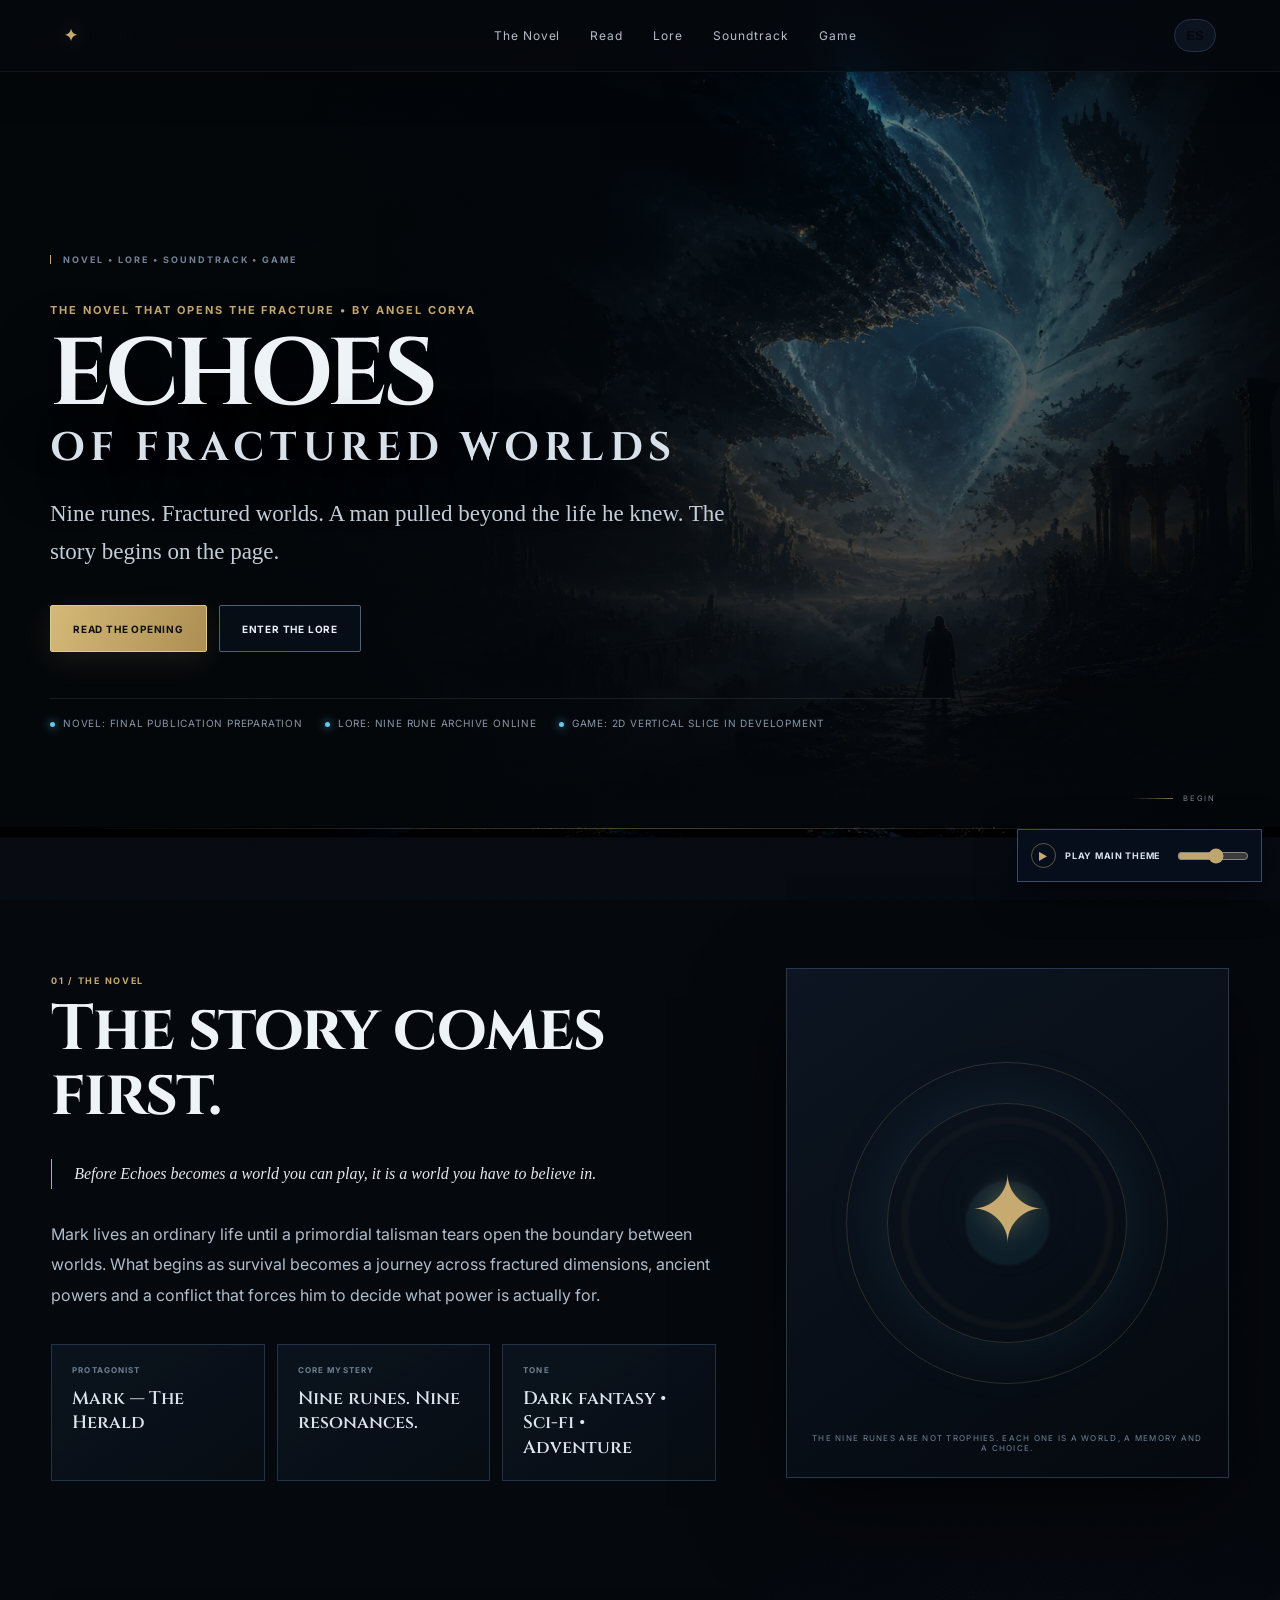
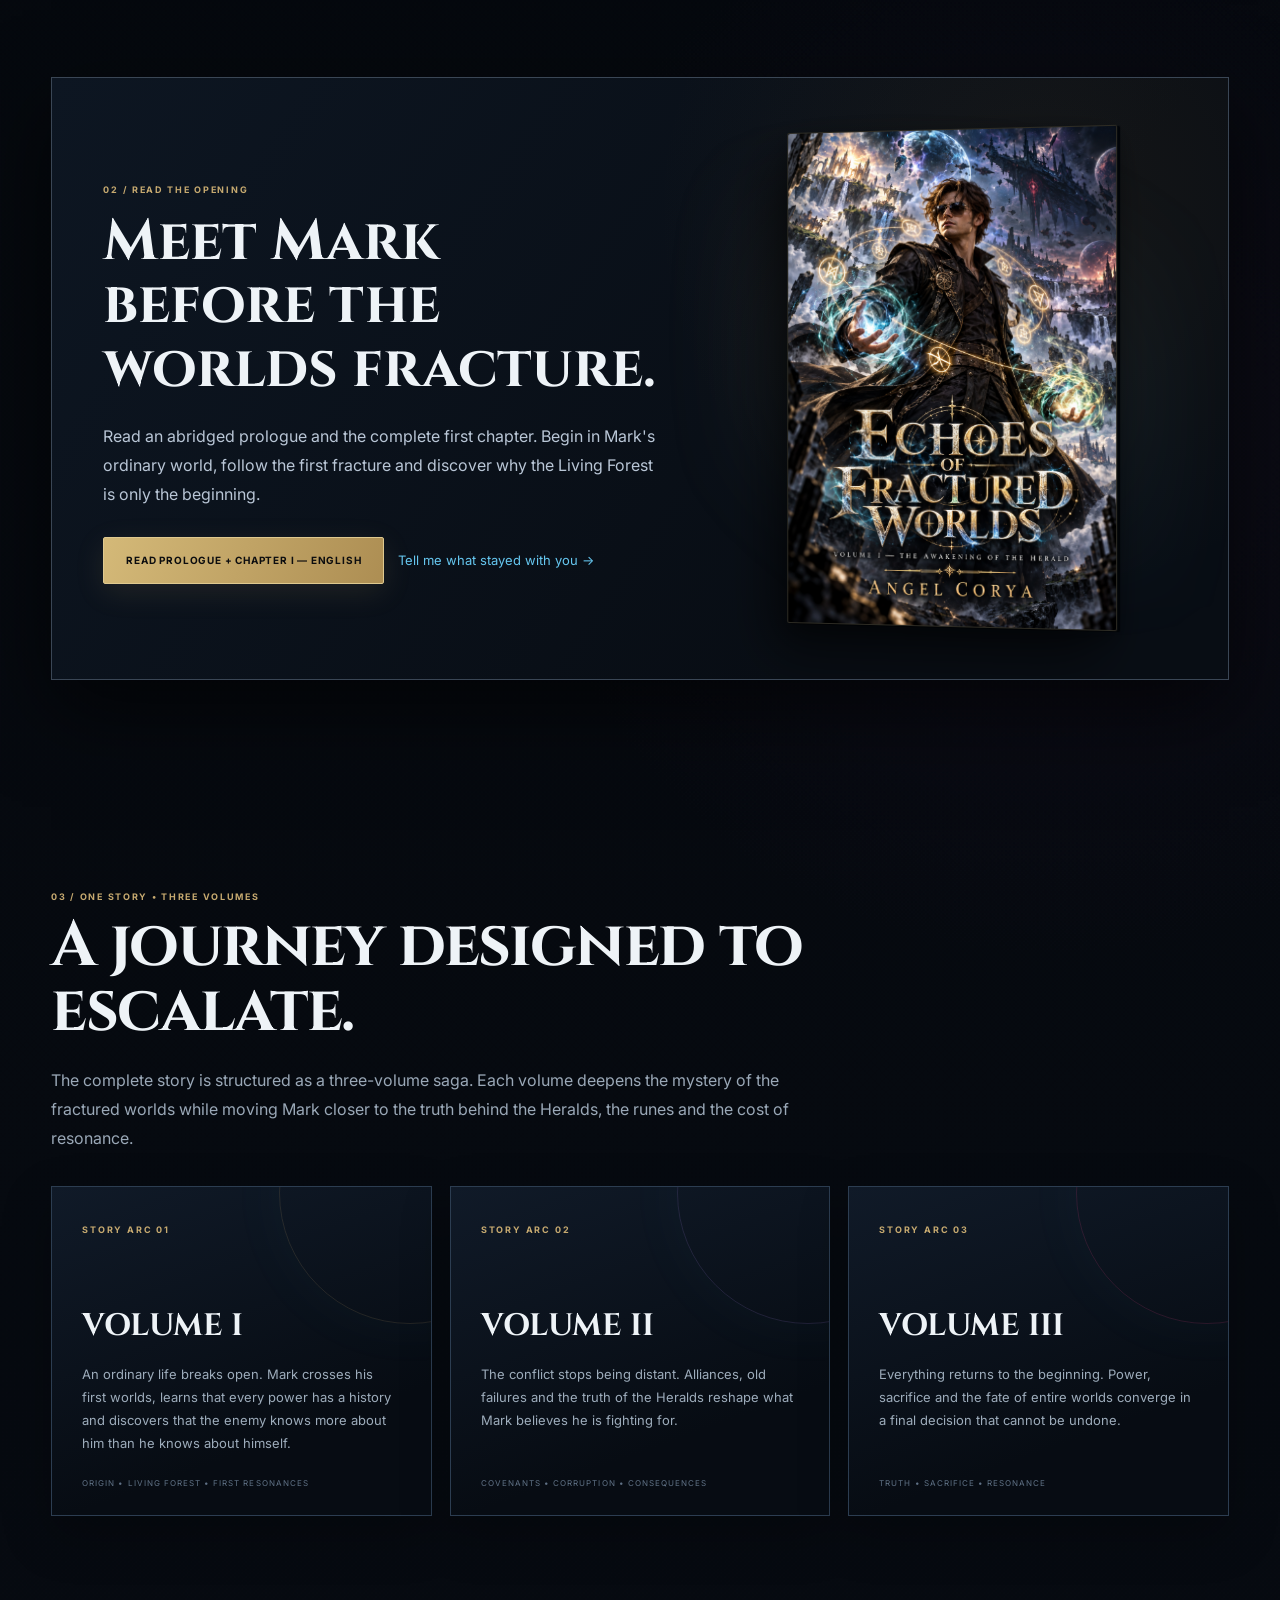
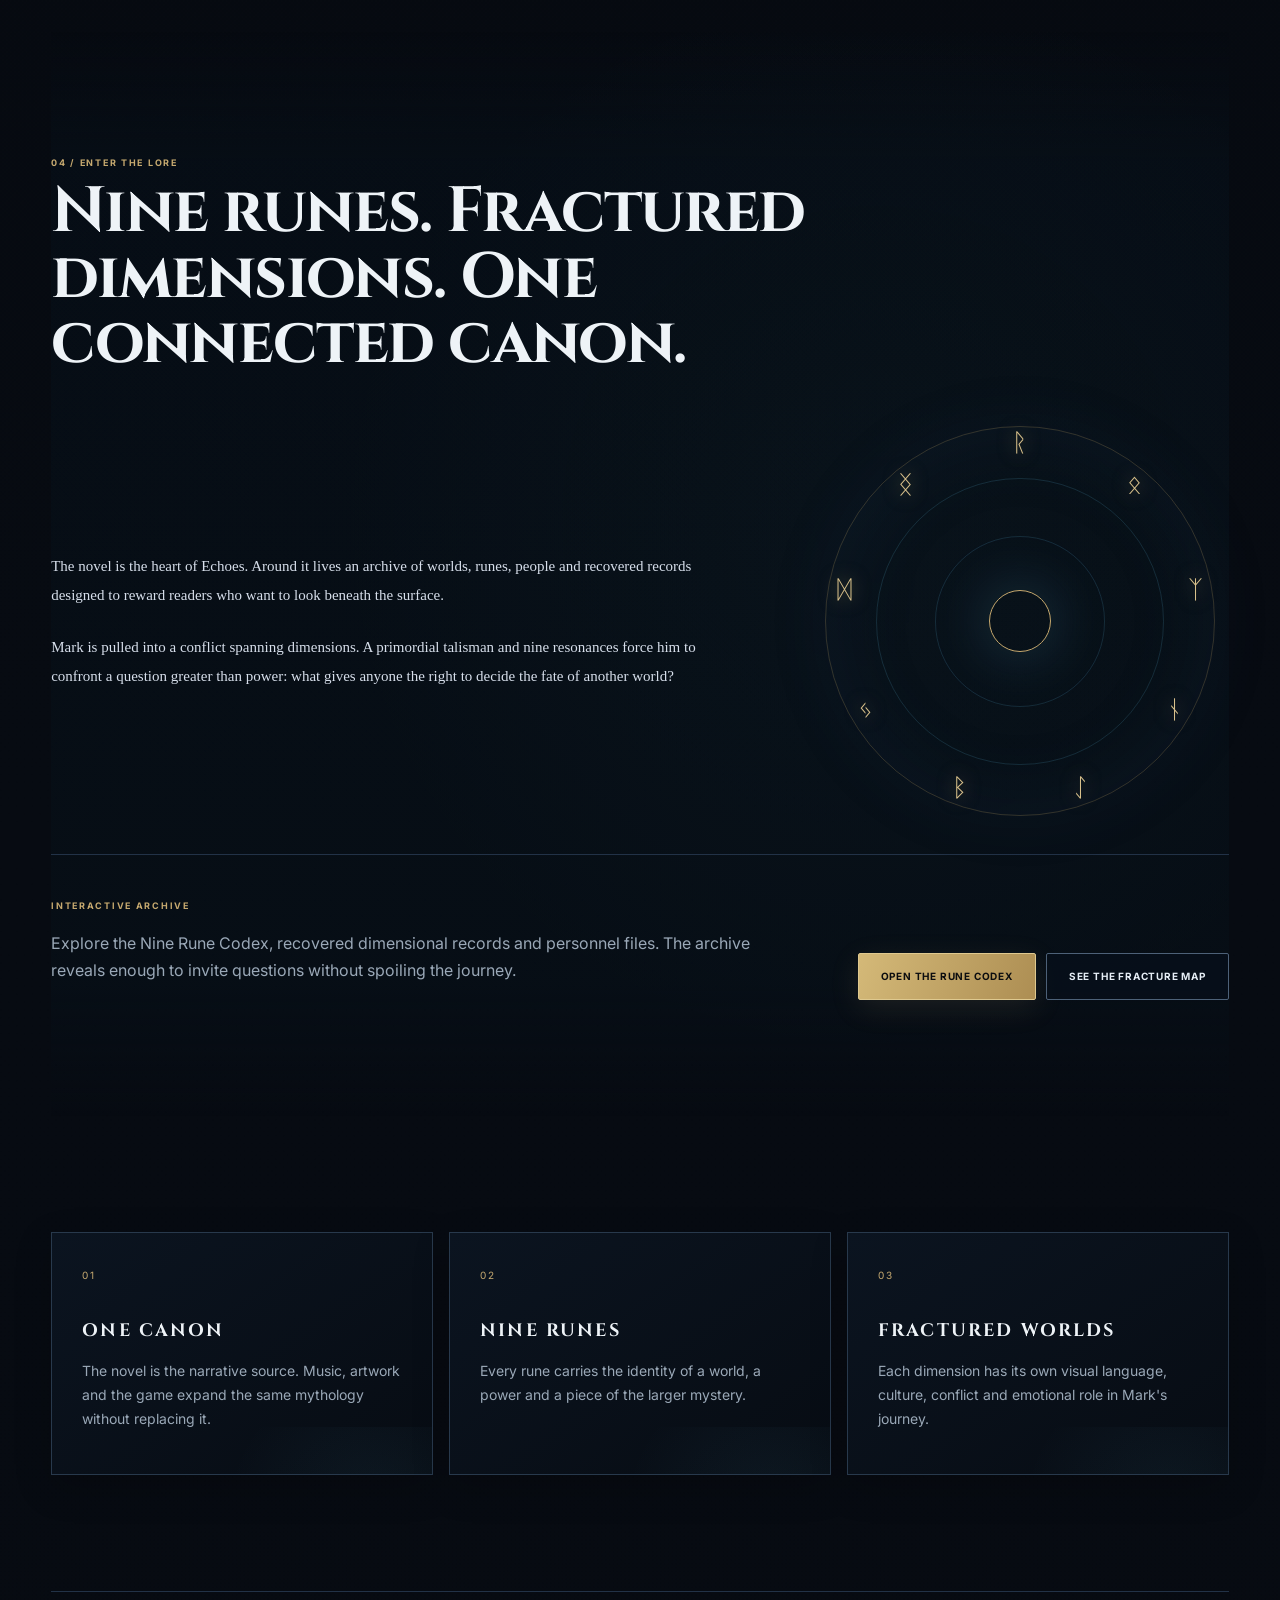
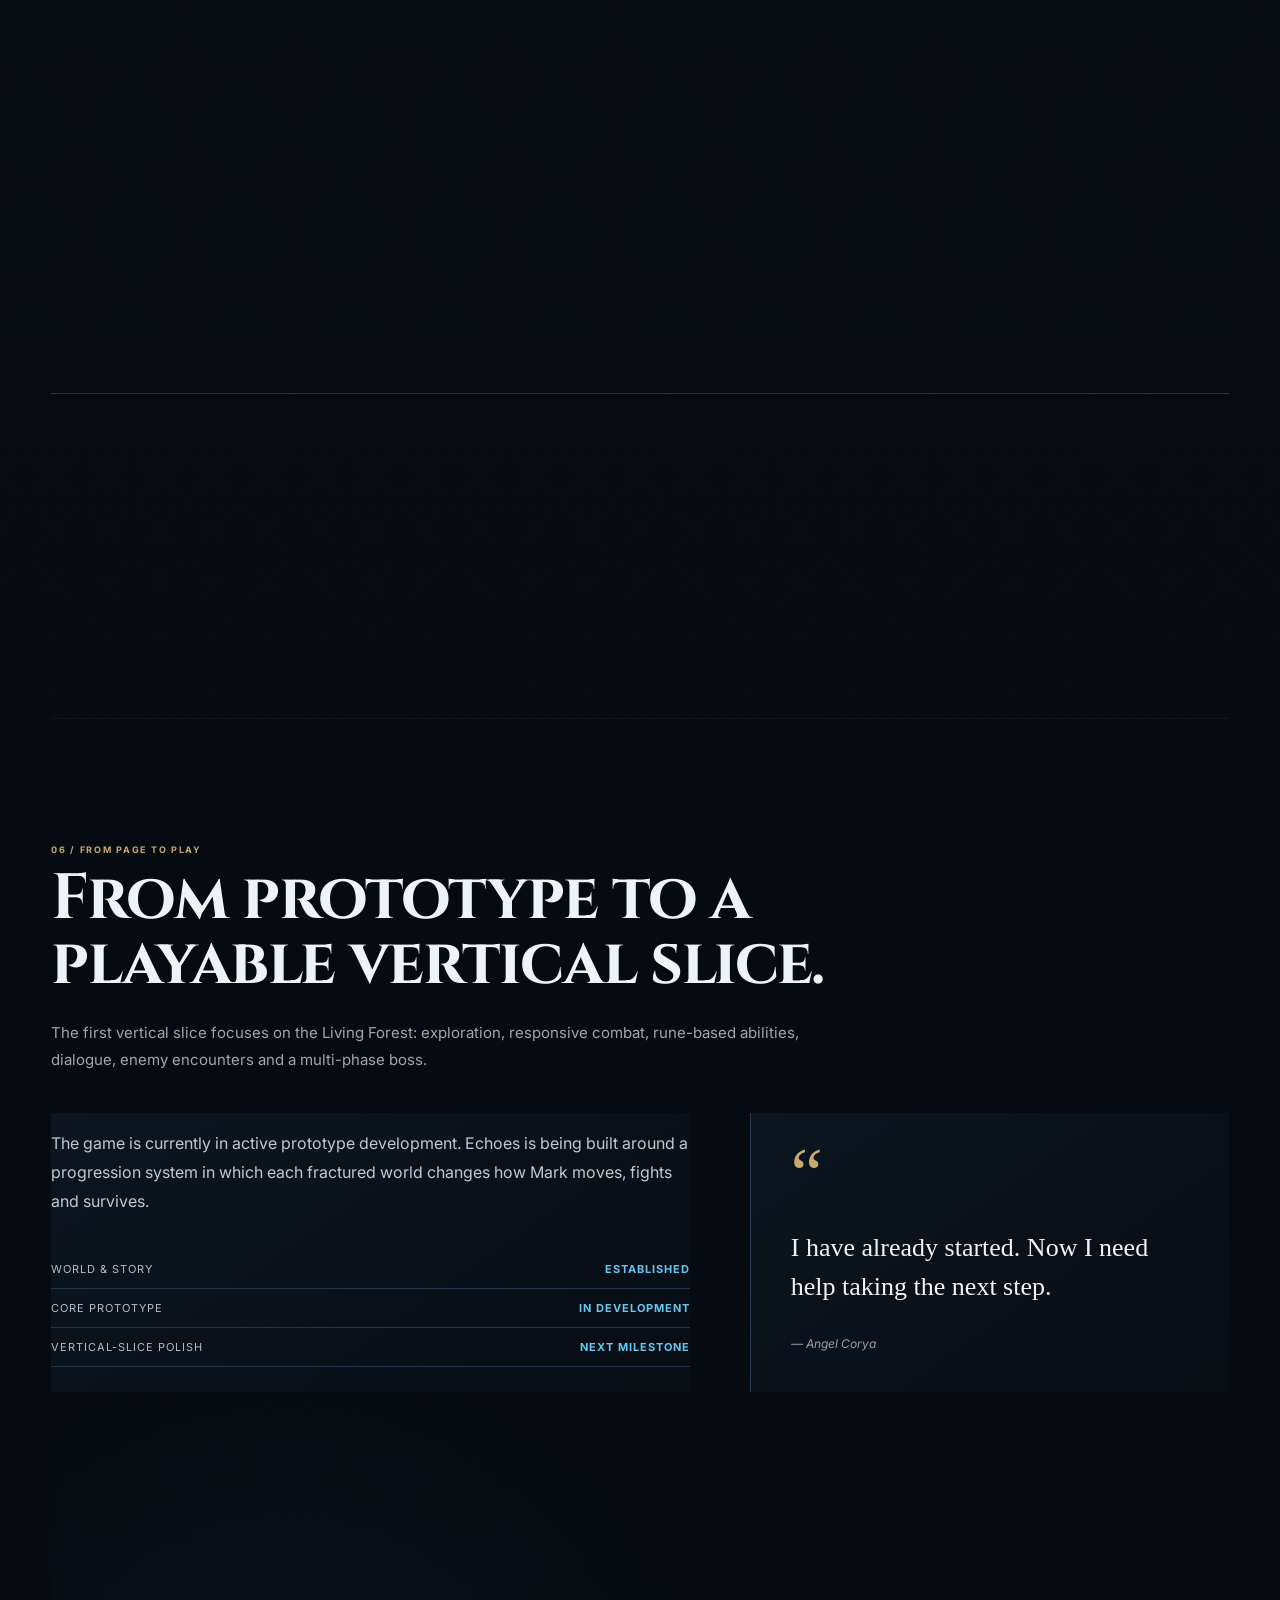
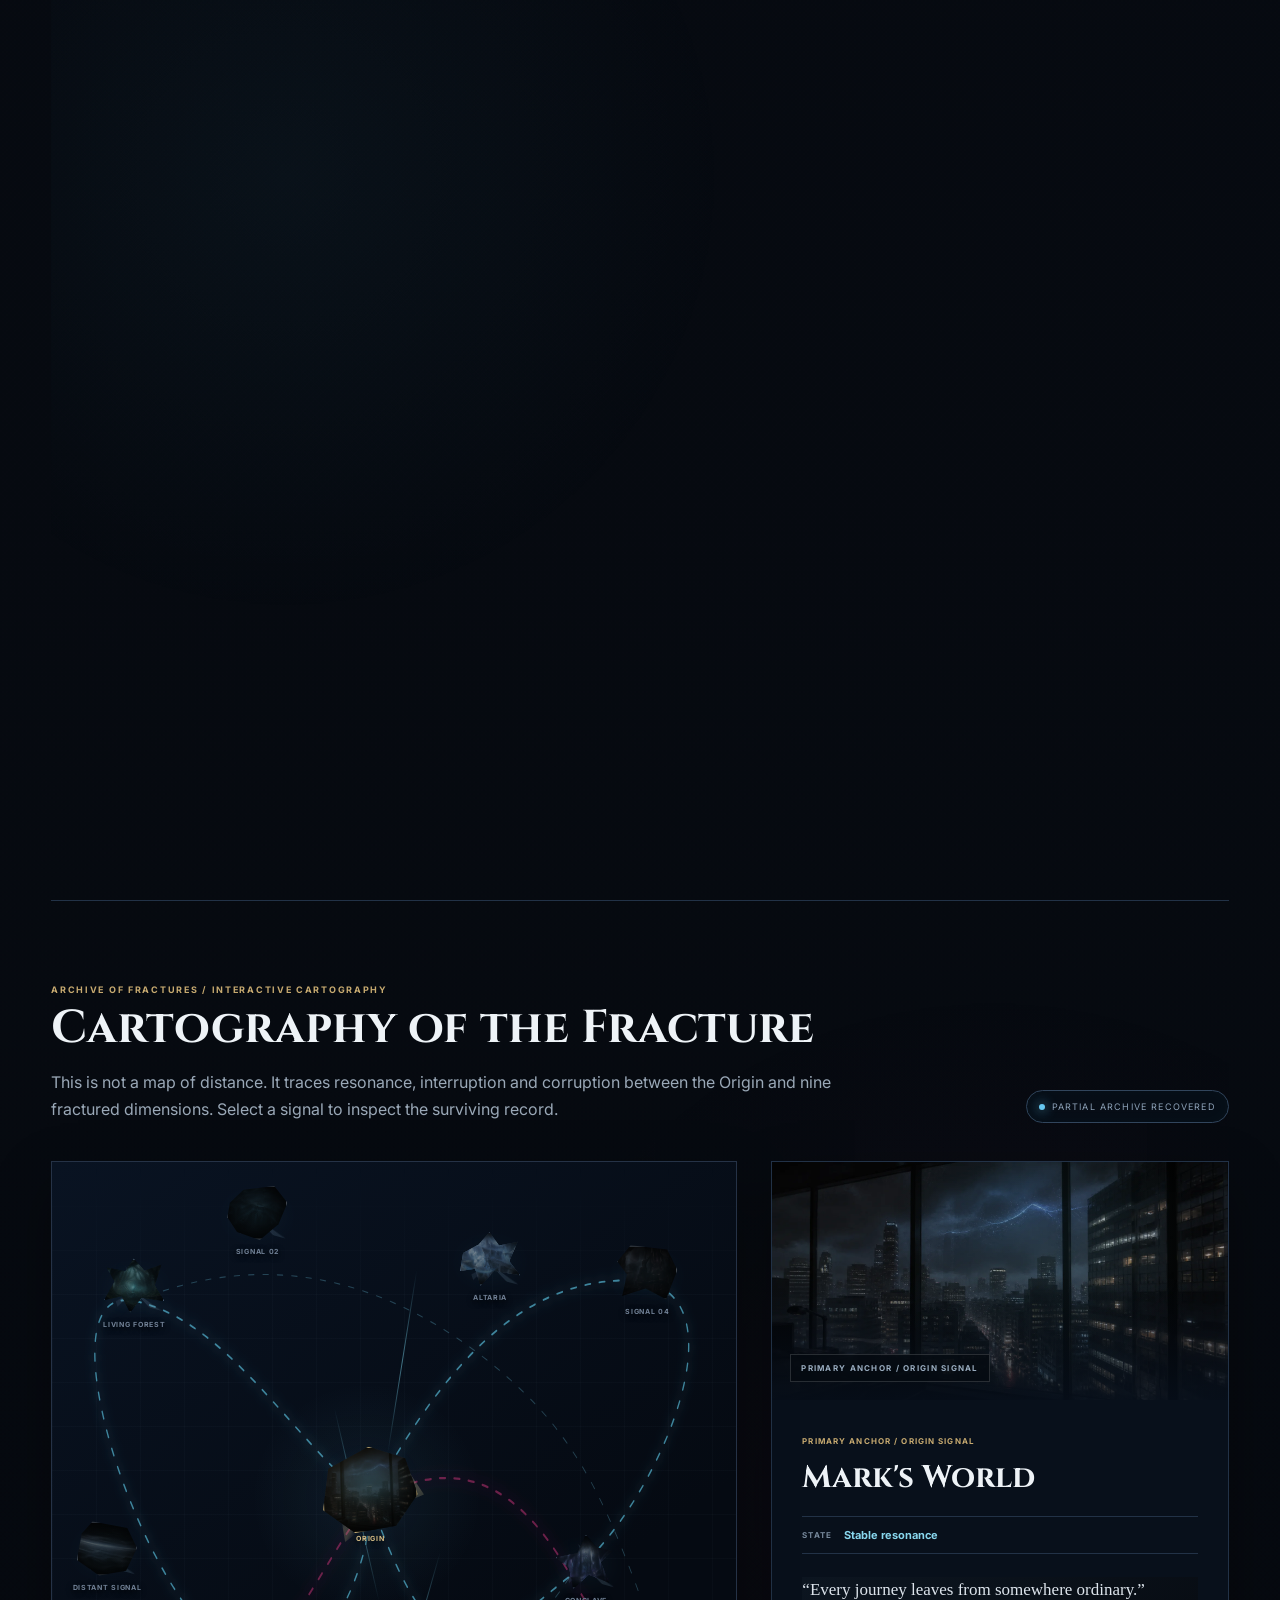
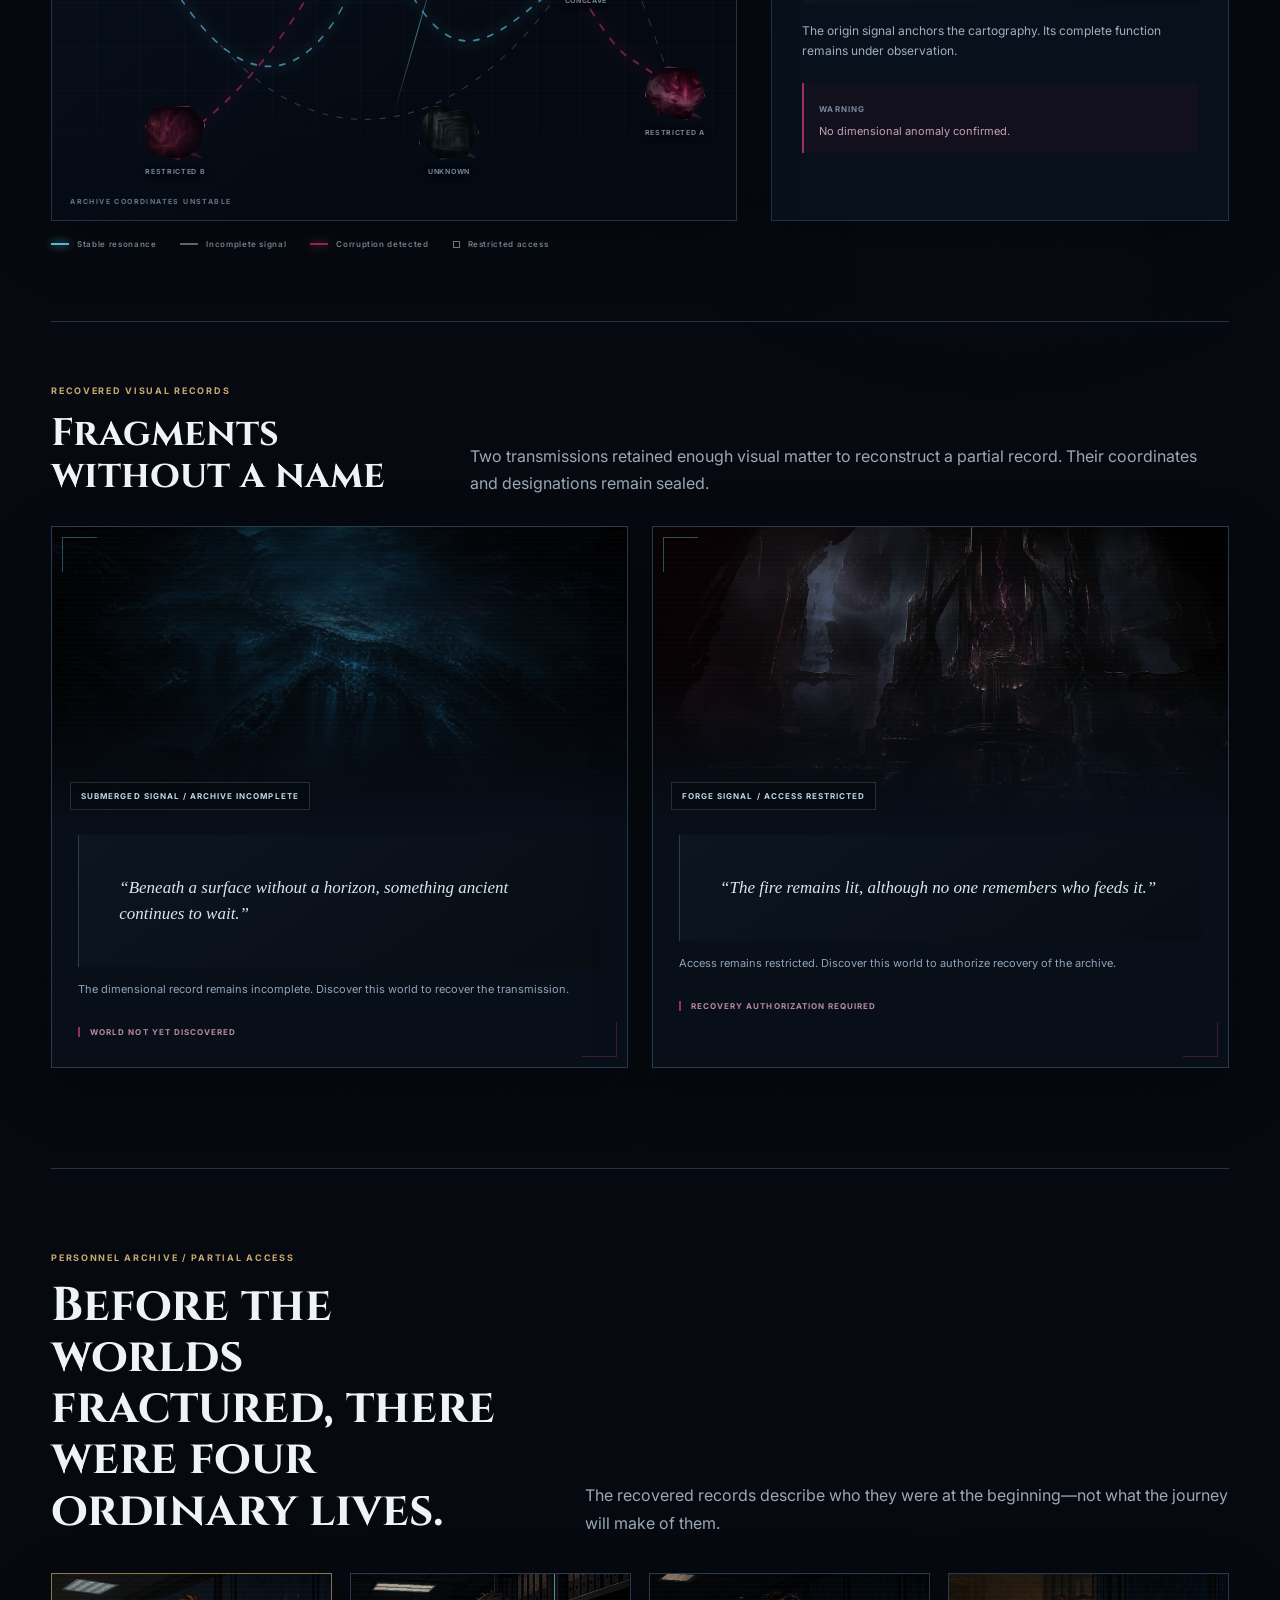
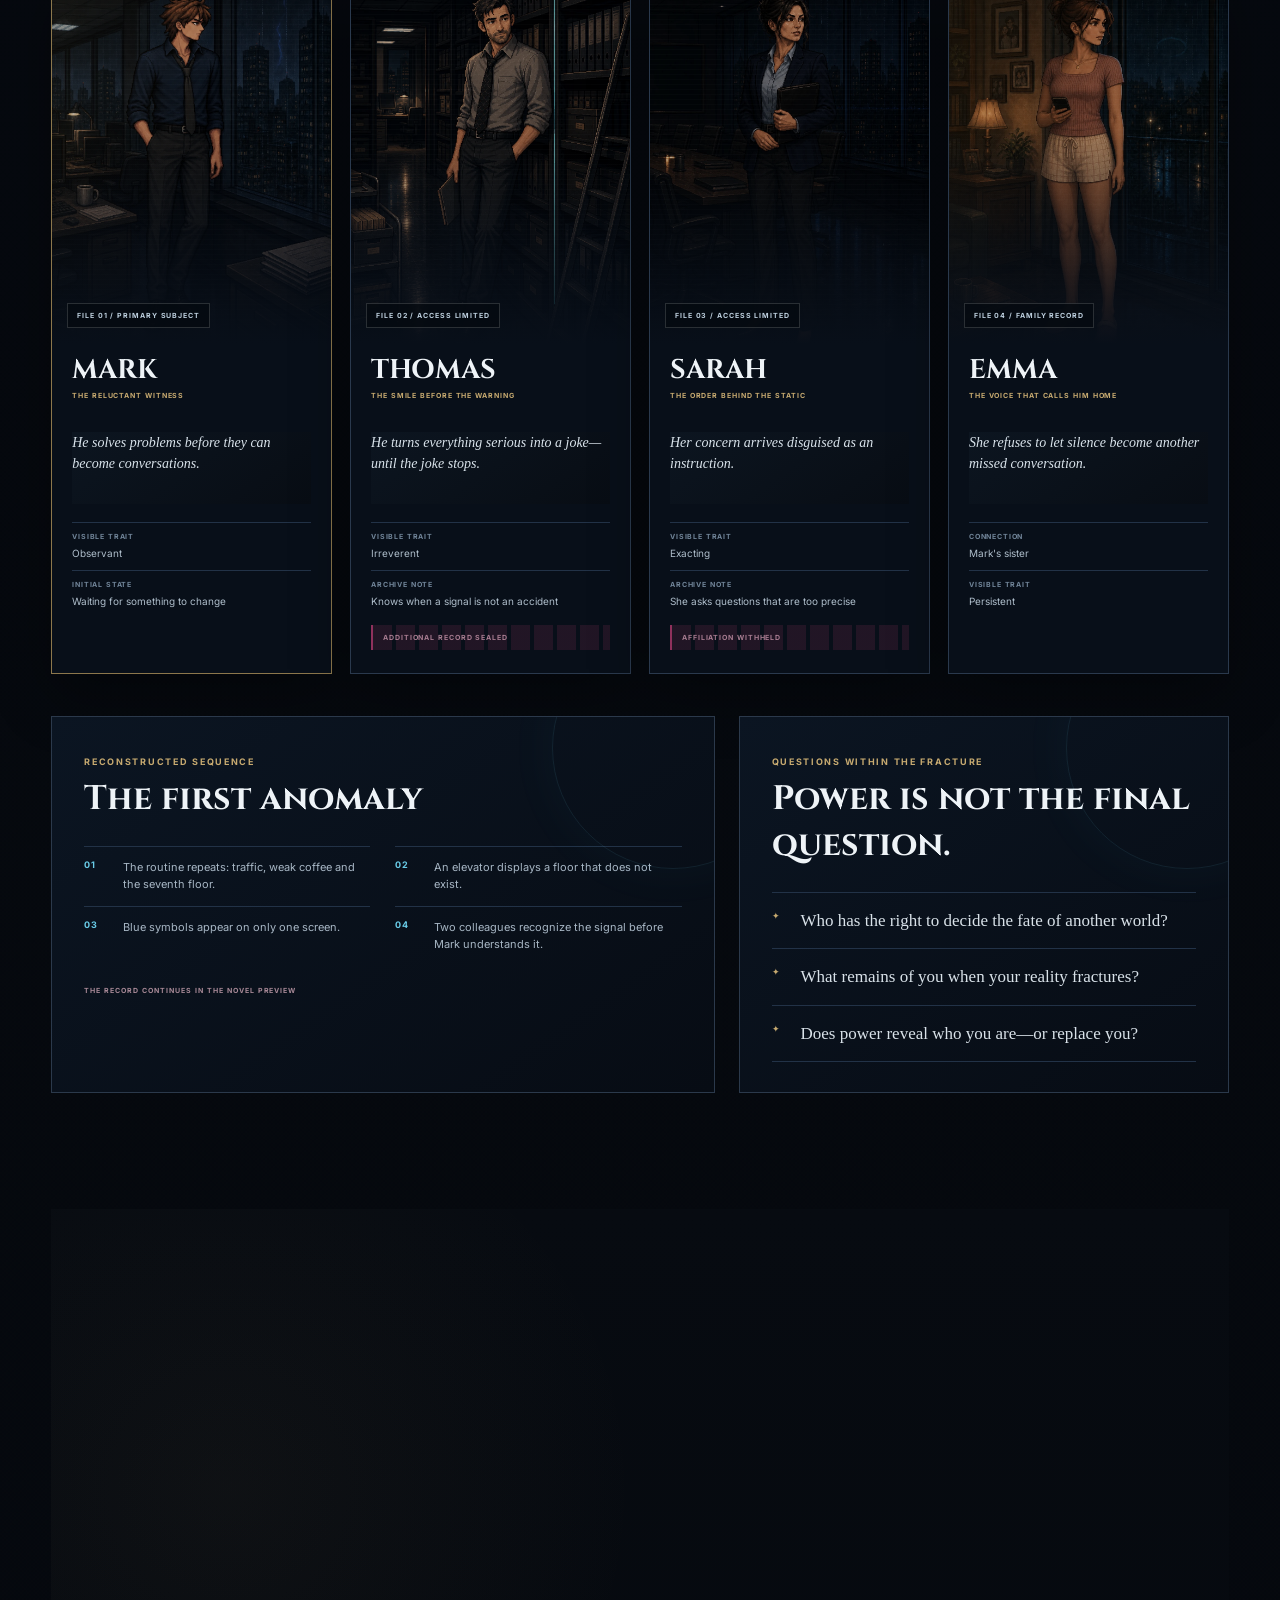
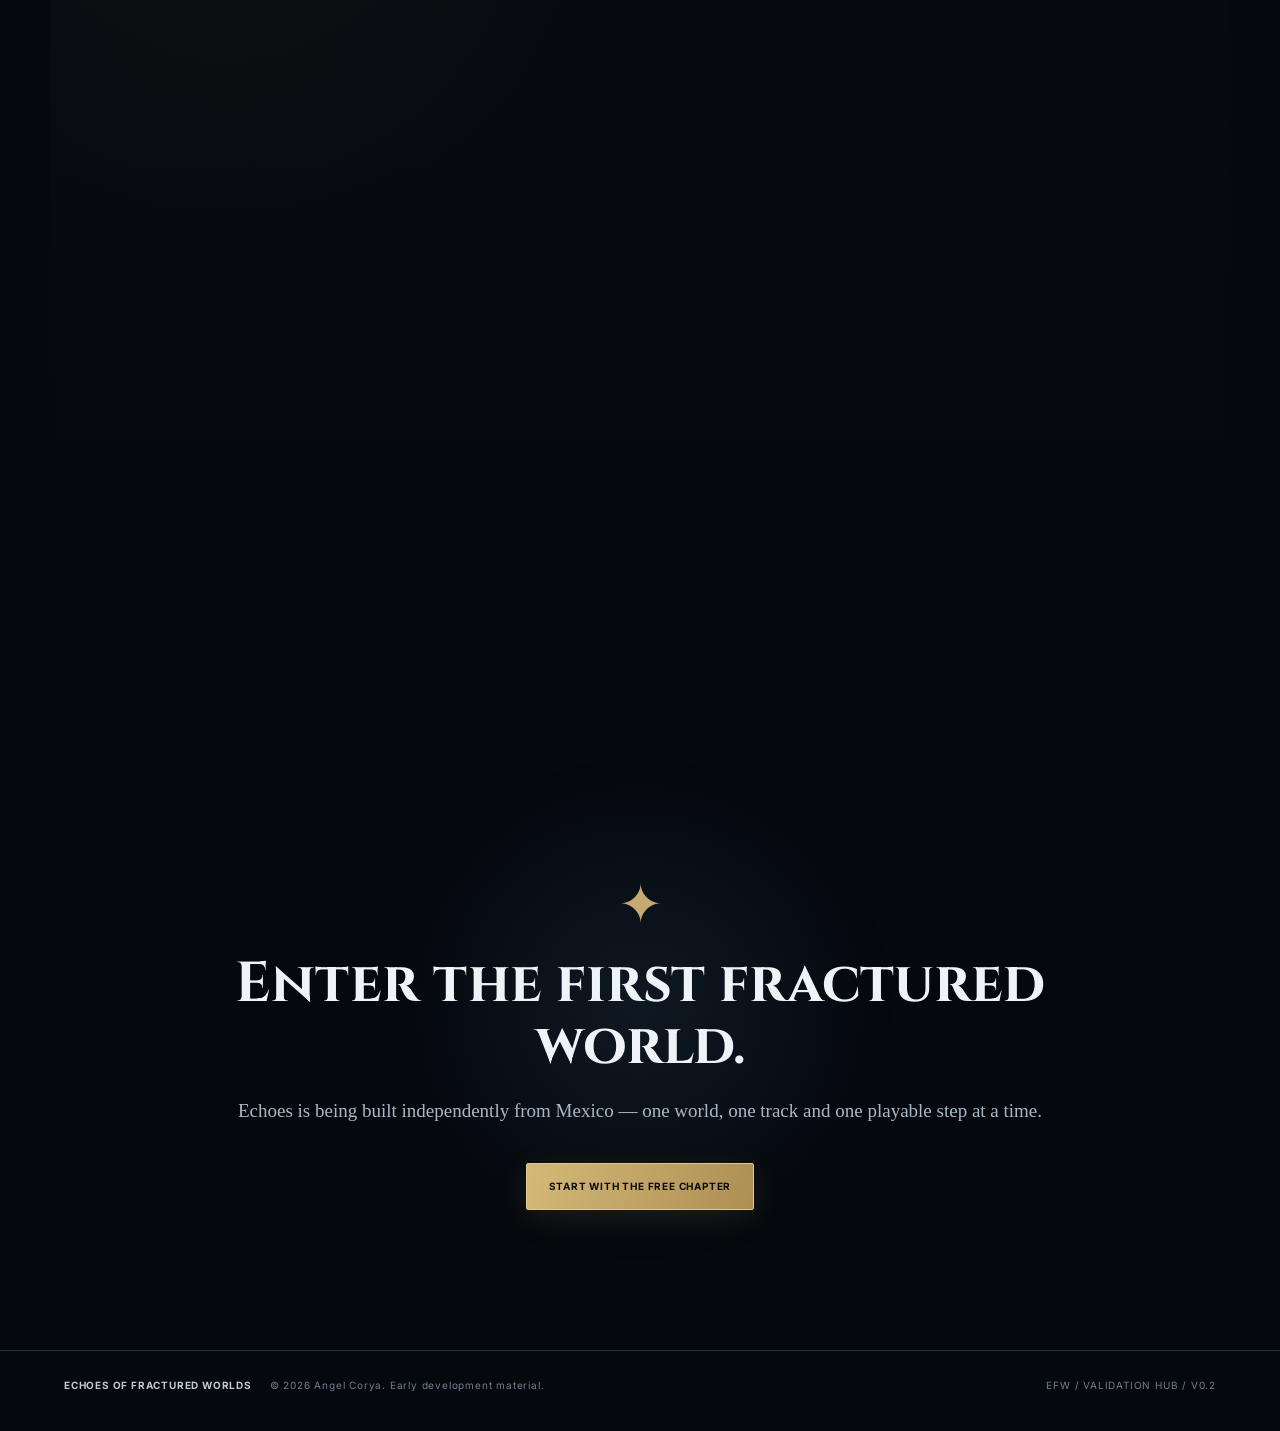
==== commit 738aa836: "Feature official novel cover in reading section" ====
--- a/index.html
+++ b/index.html
@@ -1,4 +1,4 @@
-<!doctype html><html lang="en"><head><meta charset="utf-8"><meta name="viewport" content="width=device-width,initial-scale=1"><meta name="theme-color" content="#070b13"><meta name="description" content="Echoes of Fractured Worlds by Angel Corya — a dark-fantasy novel of nine runes, fractured dimensions and a story expanding into music and games."><meta property="og:title" content="Echoes of Fractured Worlds"><meta property="og:description" content="The story begins on the page. Nine runes. Fractured worlds. One Herald pulled beyond the life he knew."><meta property="og:image" content="https://angelcorya.github.io/echoes-of-fractured-worlds/assets/hero.webp"><title>Echoes of Fractured Worlds — The Novel & Official Universe</title><link rel="preconnect" href="https://fonts.googleapis.com"><link rel="preconnect" href="https://fonts.gstatic.com" crossorigin><link href="https://fonts.googleapis.com/css2?family=Cinzel:wght@500;600;700&family=Inter:wght@300;400;500;600;700&display=swap" rel="stylesheet"><link rel="stylesheet" href="base-a.css"><link rel="stylesheet" href="base-b.css"><link rel="stylesheet" href="codex.css?v=20260824-atlas4"><link rel="stylesheet" href="pro-refresh.css?v=20261005-novel-first1"></head><body><div class="noise"></div><header class="nav"><a class="brand" href="#top"><span class="brand-mark">✦</span><span>ECHOES</span></a><nav><a href="#novel" data-en="The Novel" data-es="La novela">The Novel</a><a href="#read" data-en="Read" data-es="Leer">Read</a><a href="#world" data-en="Lore" data-es="Lore">Lore</a><a href="#listen" data-en="Soundtrack" data-es="Soundtrack">Soundtrack</a><a href="#game" data-en="Game" data-es="Juego">Game</a></nav><button class="lang" id="langButton">ES</button></header><main id="top"><section class="hero">
+<!doctype html><html lang="en"><head><meta charset="utf-8"><meta name="viewport" content="width=device-width,initial-scale=1"><meta name="theme-color" content="#070b13"><meta name="description" content="Echoes of Fractured Worlds by Angel Corya — a dark-fantasy novel of nine runes, fractured dimensions and a story expanding into music and games."><meta property="og:title" content="Echoes of Fractured Worlds"><meta property="og:description" content="The story begins on the page. Nine runes. Fractured worlds. One Herald pulled beyond the life he knew."><meta property="og:image" content="https://angelcorya.github.io/echoes-of-fractured-worlds/assets/hero.webp"><title>Echoes of Fractured Worlds — The Novel & Official Universe</title><link rel="preconnect" href="https://fonts.googleapis.com"><link rel="preconnect" href="https://fonts.gstatic.com" crossorigin><link href="https://fonts.googleapis.com/css2?family=Cinzel:wght@500;600;700&family=Inter:wght@300;400;500;600;700&display=swap" rel="stylesheet"><link rel="stylesheet" href="base-a.css"><link rel="stylesheet" href="base-b.css"><link rel="stylesheet" href="codex.css?v=20260824-atlas4"><link rel="stylesheet" href="pro-refresh.css?v=20261005-novel-cover1"></head><body><div class="noise"></div><header class="nav"><a class="brand" href="#top"><span class="brand-mark">✦</span><span>ECHOES</span></a><nav><a href="#novel" data-en="The Novel" data-es="La novela">The Novel</a><a href="#read" data-en="Read" data-es="Leer">Read</a><a href="#world" data-en="Lore" data-es="Lore">Lore</a><a href="#listen" data-en="Soundtrack" data-es="Soundtrack">Soundtrack</a><a href="#game" data-en="Game" data-es="Juego">Game</a></nav><button class="lang" id="langButton">ES</button></header><main id="top"><section class="hero">
 <div aria-label="Echoes of Fractured Worlds key art" class="hero-image" role="img"></div>
 <div class="hero-gradient"></div>
 <div class="hero-content">
--- a/pro-refresh.css
+++ b/pro-refresh.css
@@ -216,29 +216,73 @@
 
 /* Reading panel */
 .read{padding-top:80px}
-.read-panel{
+#read .read-panel{
   border:1px solid #3a4655!important;
   background:
     radial-gradient(circle at 84% 22%,#8c69331a,transparent 24rem),
     linear-gradient(125deg,#0d1622,#080d14 72%)!important;
   box-shadow:var(--shadow);
-  padding:58px!important;
-}
-.read-panel h2{font-size:clamp(35px,4.5vw,60px)!important}
-.read-panel p{max-width:720px;line-height:1.8}
-.book-object{filter:drop-shadow(0 28px 35px #000b)}
-.book-cover{
-  border-color:#967b4f!important;
-  background:
-    radial-gradient(circle at 50% 35%,#6fcce318,transparent 32%),
-    linear-gradient(145deg,#142030,#080c12 72%)!important;
-  box-shadow:inset 0 0 0 1px #c9ad6a16,0 30px 60px #0009!important;
-}
-.book-cover:after{
-  content:"THE STORY BEGINS HERE";
-  position:absolute;left:18px;right:18px;bottom:18px;
-  border-top:1px solid #c6a86b40;
-  padding-top:10px;color:#8c99a7;font:700 7px/1 Inter,Arial,sans-serif;letter-spacing:.15em;text-align:center;
+  grid-template-columns:minmax(0,1.1fr) minmax(0,.9fr);
+  gap:clamp(32px,5vw,72px);
+  padding:clamp(34px,4vw,58px)!important;
+}
+#read .read-panel:after{content:none}
+#read .read-panel>div{min-width:0}
+#read .read-panel h2{font-size:clamp(35px,4.5vw,60px)!important}
+#read .read-panel p{max-width:720px;line-height:1.8}
+#read .book-object{
+  position:relative;
+  display:grid;
+  place-items:center;
+  width:100%;
+  perspective:1400px;
+  isolation:isolate;
+  filter:none;
+}
+#read .book-object:before{
+  content:"";
+  position:absolute;
+  inset:4% -4%;
+  z-index:-1;
+  pointer-events:none;
+  background:
+    radial-gradient(ellipse at 40% 40%,#c7aa7010,transparent 65%),
+    radial-gradient(ellipse at 65% 60%,#63cbe80c,transparent 68%);
+  filter:blur(28px);
+}
+#read .book-cover{
+  position:relative;
+  display:block;
+  width:min(100%,clamp(300px,26vw,360px));
+  height:auto;
+  padding:0;
+  border:1px solid #c7aa7033;
+  border-radius:2px;
+  background:#080c12;
+  box-shadow:-16px 28px 55px #0009,3px 1px 0 #020509,0 8px 20px #0004;
+  transform:rotateY(-8deg);
+  transition:transform .35s ease;
+}
+#read .book-cover img{
+  display:block;
+  width:100%;
+  height:auto;
+  aspect-ratio:2/3;
+  object-fit:contain;
+  border-radius:inherit;
+}
+@media(hover:hover) and (pointer:fine){
+  #read .book-object:hover .book-cover{transform:translateY(-4px) rotateY(-5deg)}
+}
+@media(max-width:850px){
+  #read .read-panel{grid-template-columns:minmax(0,1fr);gap:42px}
+  #read .book-object{perspective:none}
+  #read .book-cover{width:min(100%,280px);transform:none}
+  #read .book-object:hover .book-cover{transform:none}
+}
+@media(prefers-reduced-motion:reduce){
+  #read .book-cover{transition:none;transform:none}
+  #read .book-object:hover .book-cover{transform:none}
 }
 
 /* Trilogy presentation */
@@ -367,7 +411,7 @@
   .novel-emblem:before{width:230px;height:230px}
   .novel-emblem:after{width:170px;height:170px}
   .novel-emblem .sigil{font-size:66px}
-  .read-panel{padding:34px 24px!important}
+  #read .read-panel{padding:34px 24px!important}
   .lore-gateway{align-items:flex-start;flex-direction:column}
 }
 @media(max-width:520px){
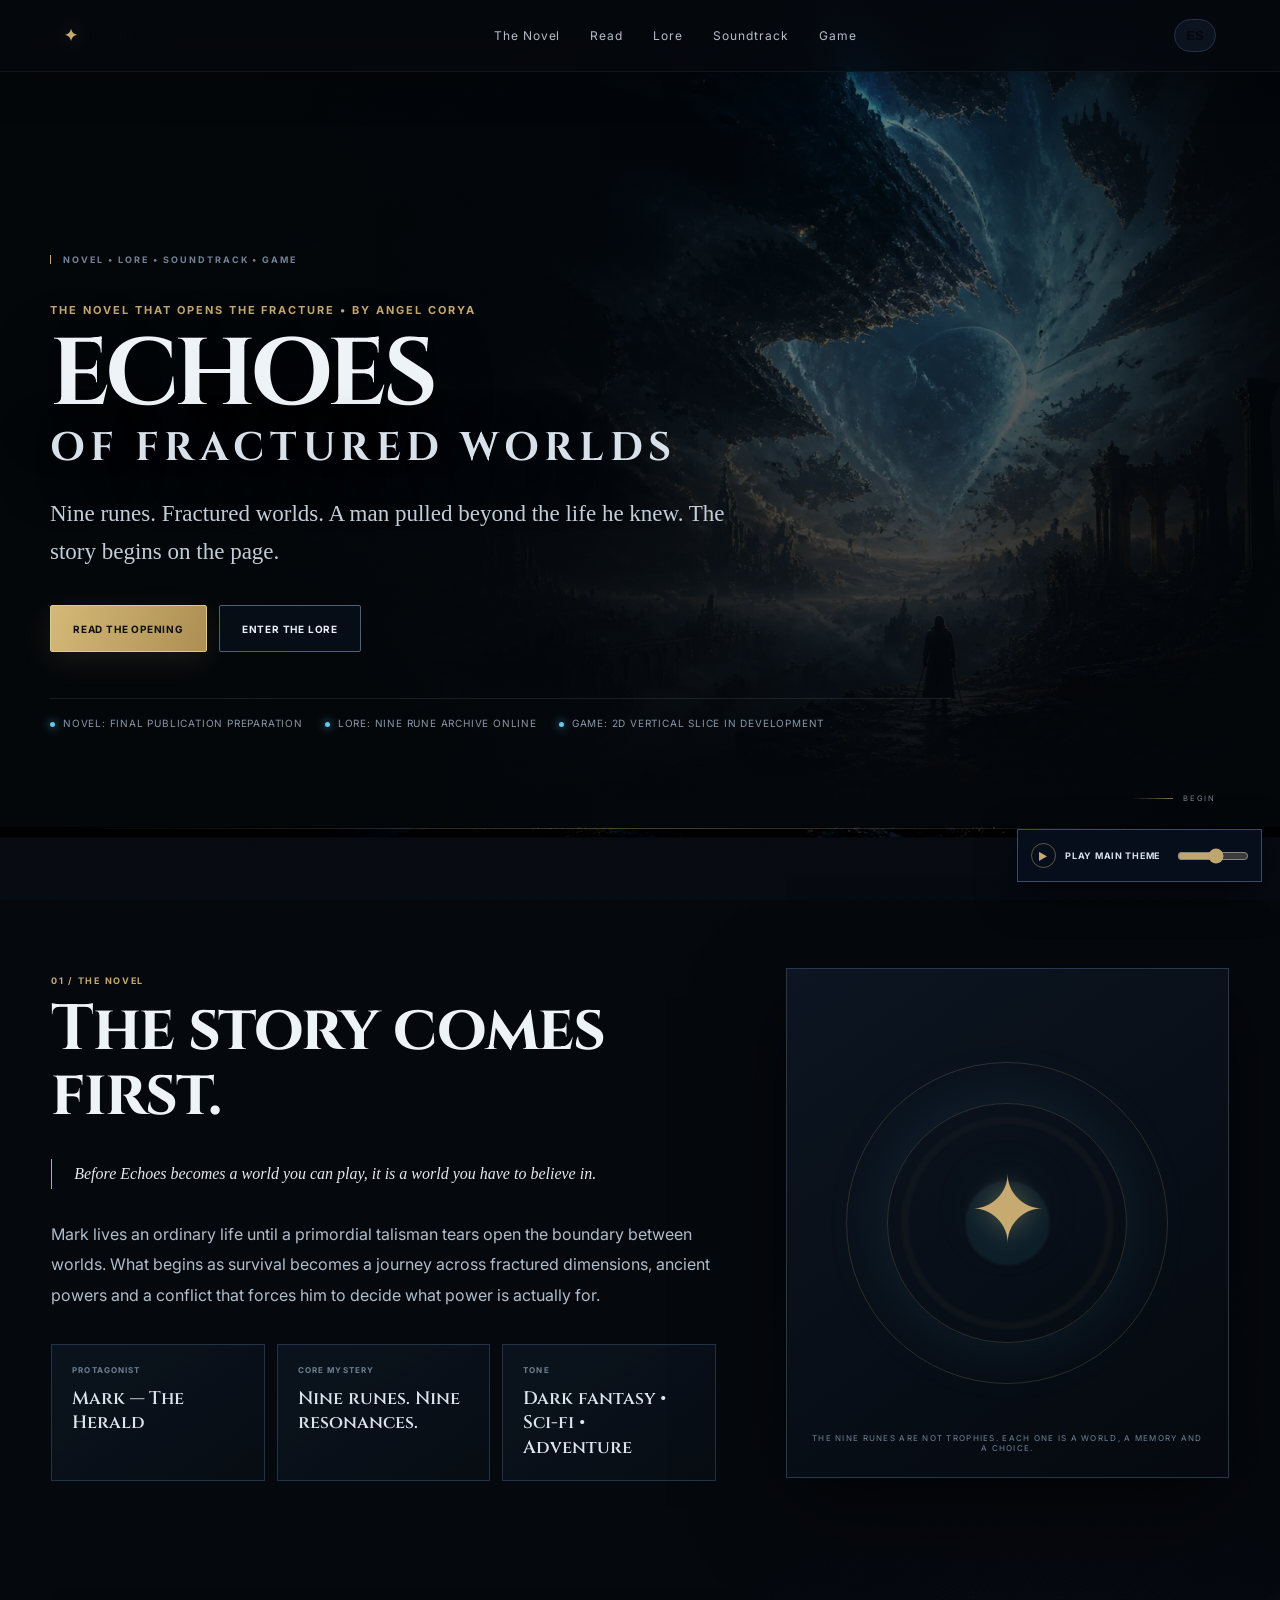
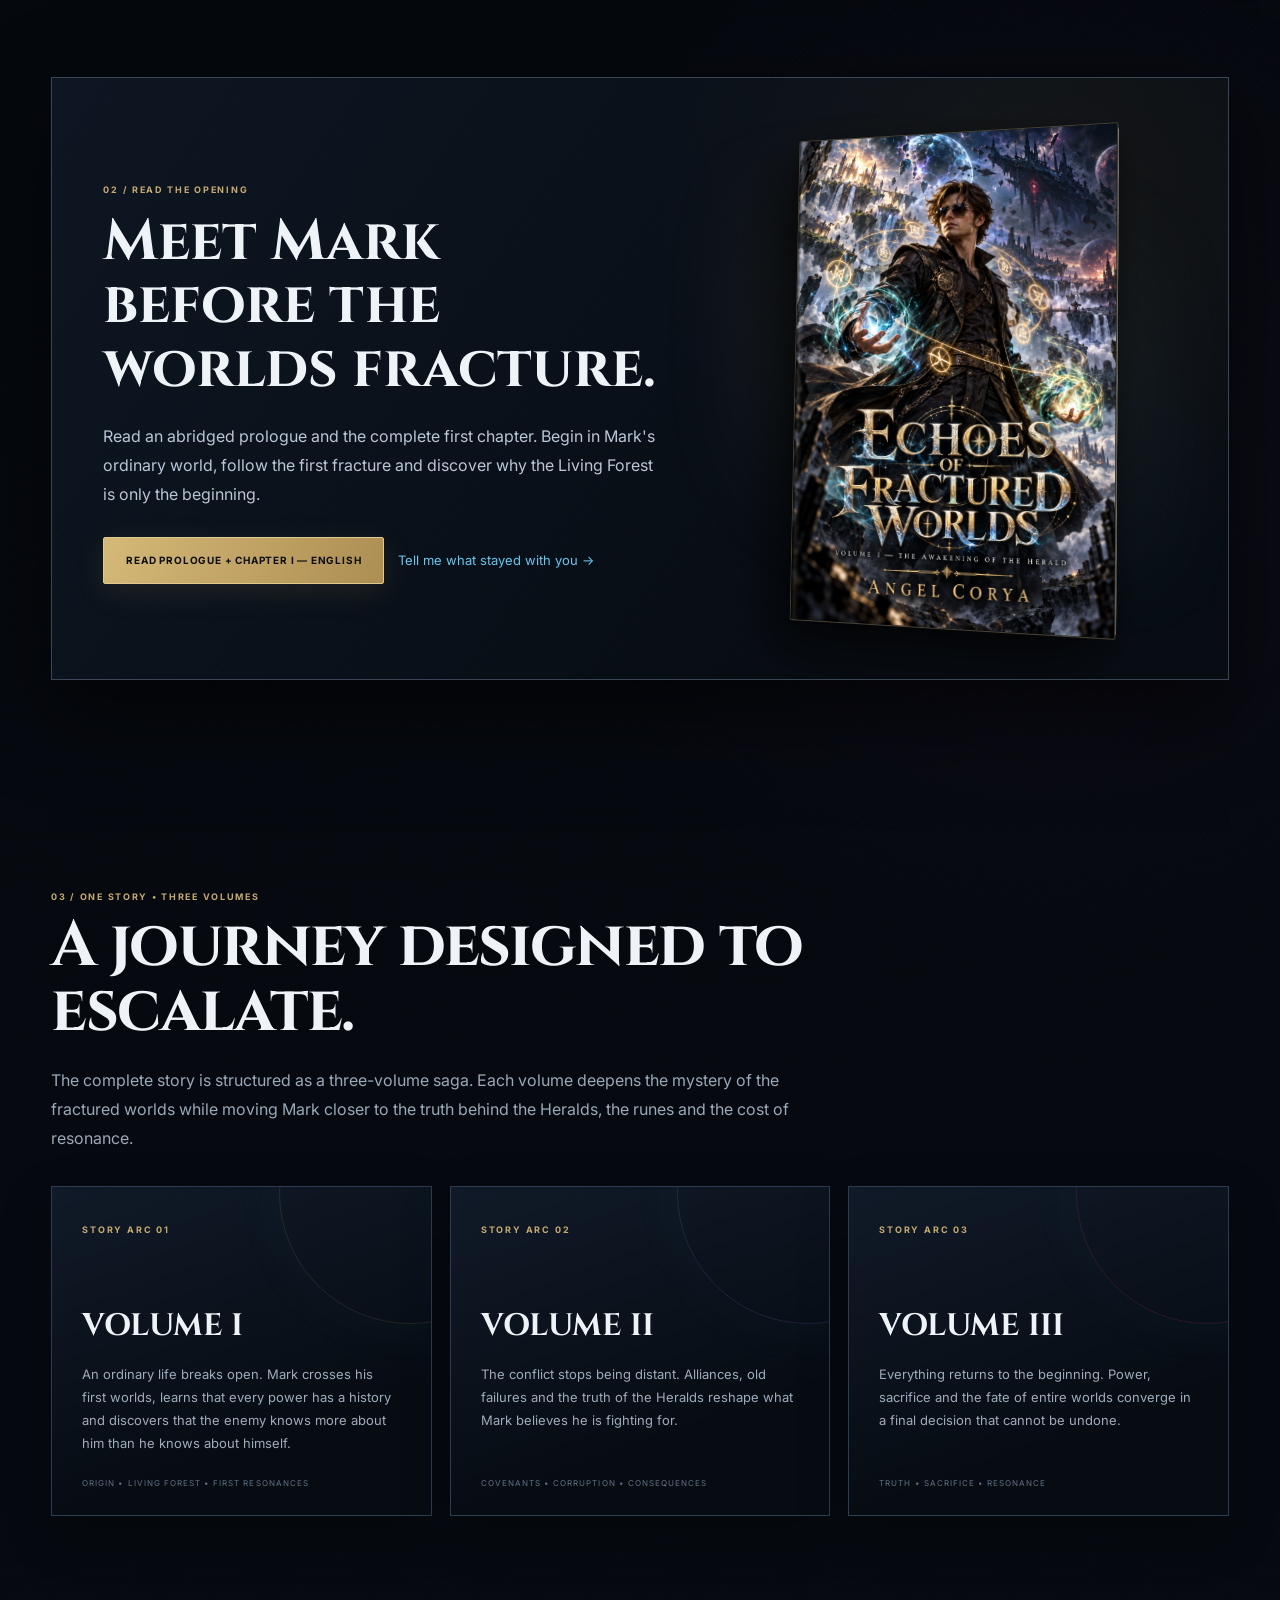
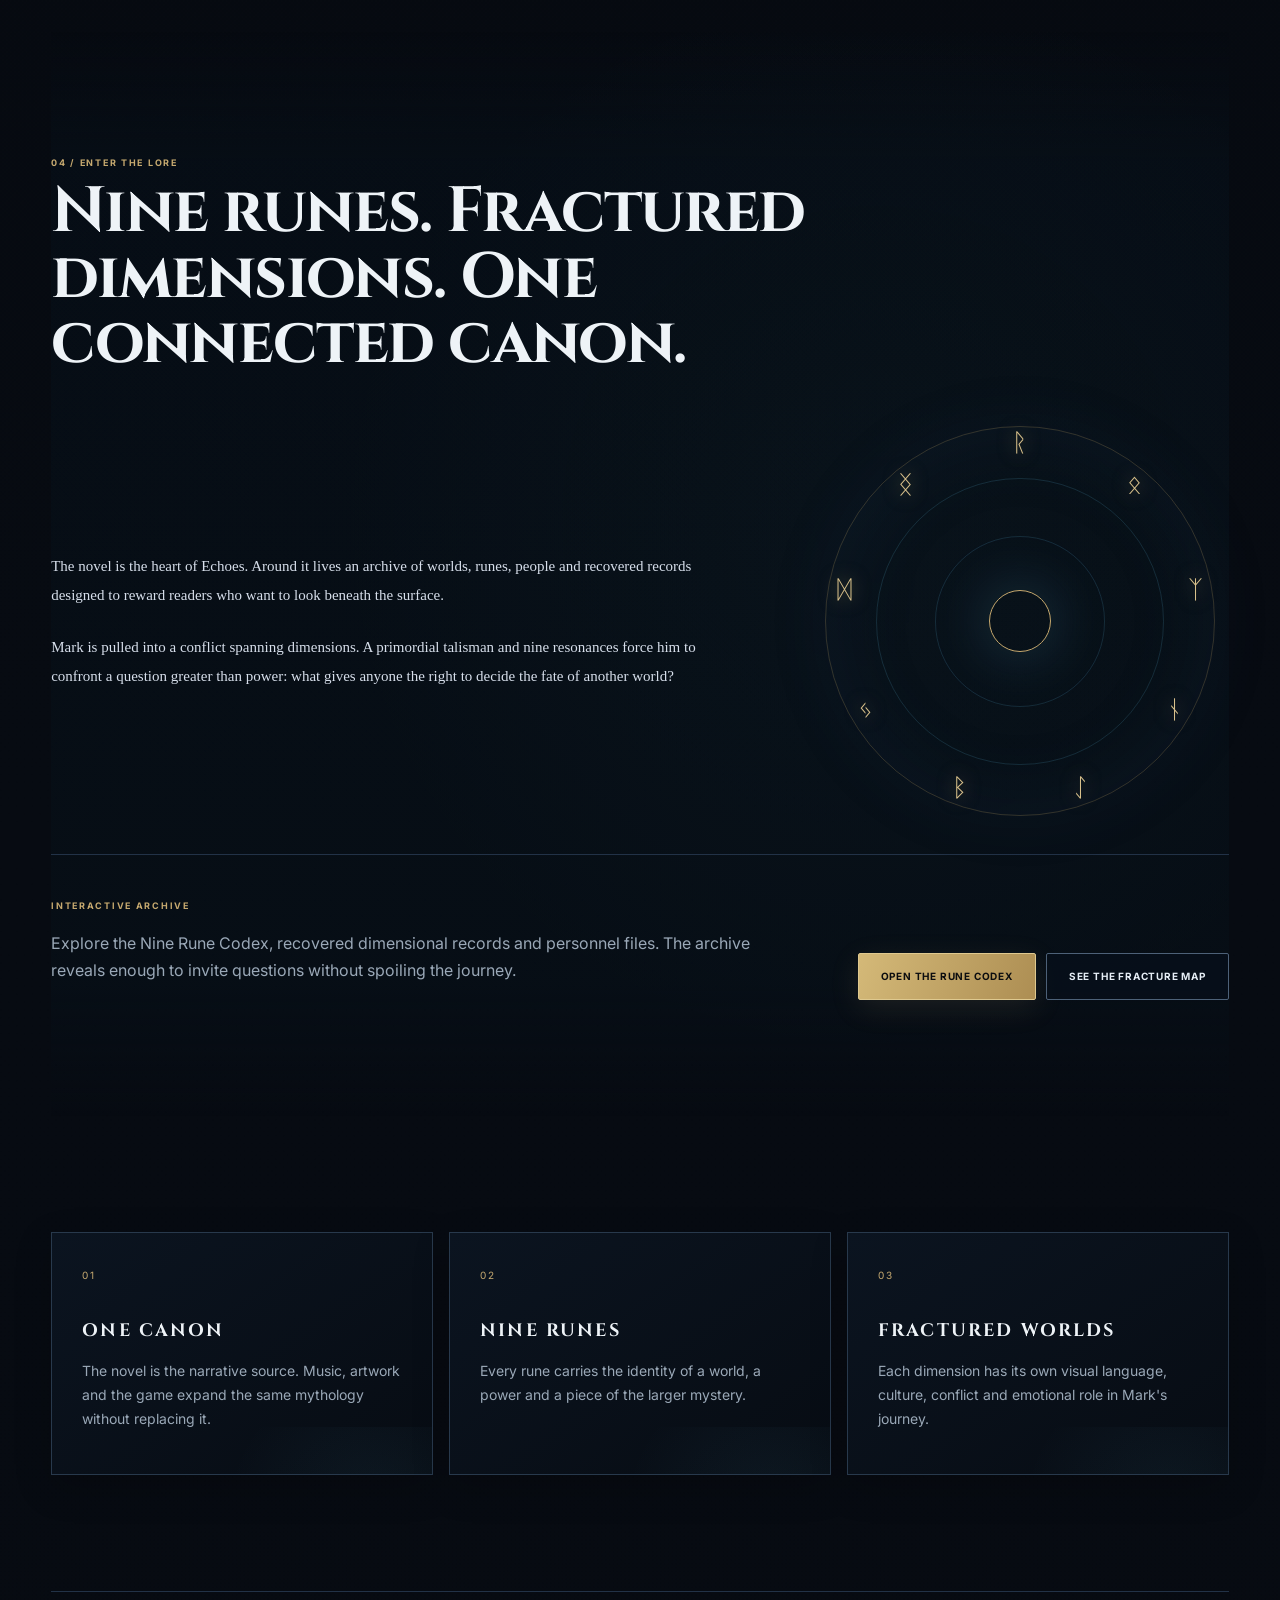
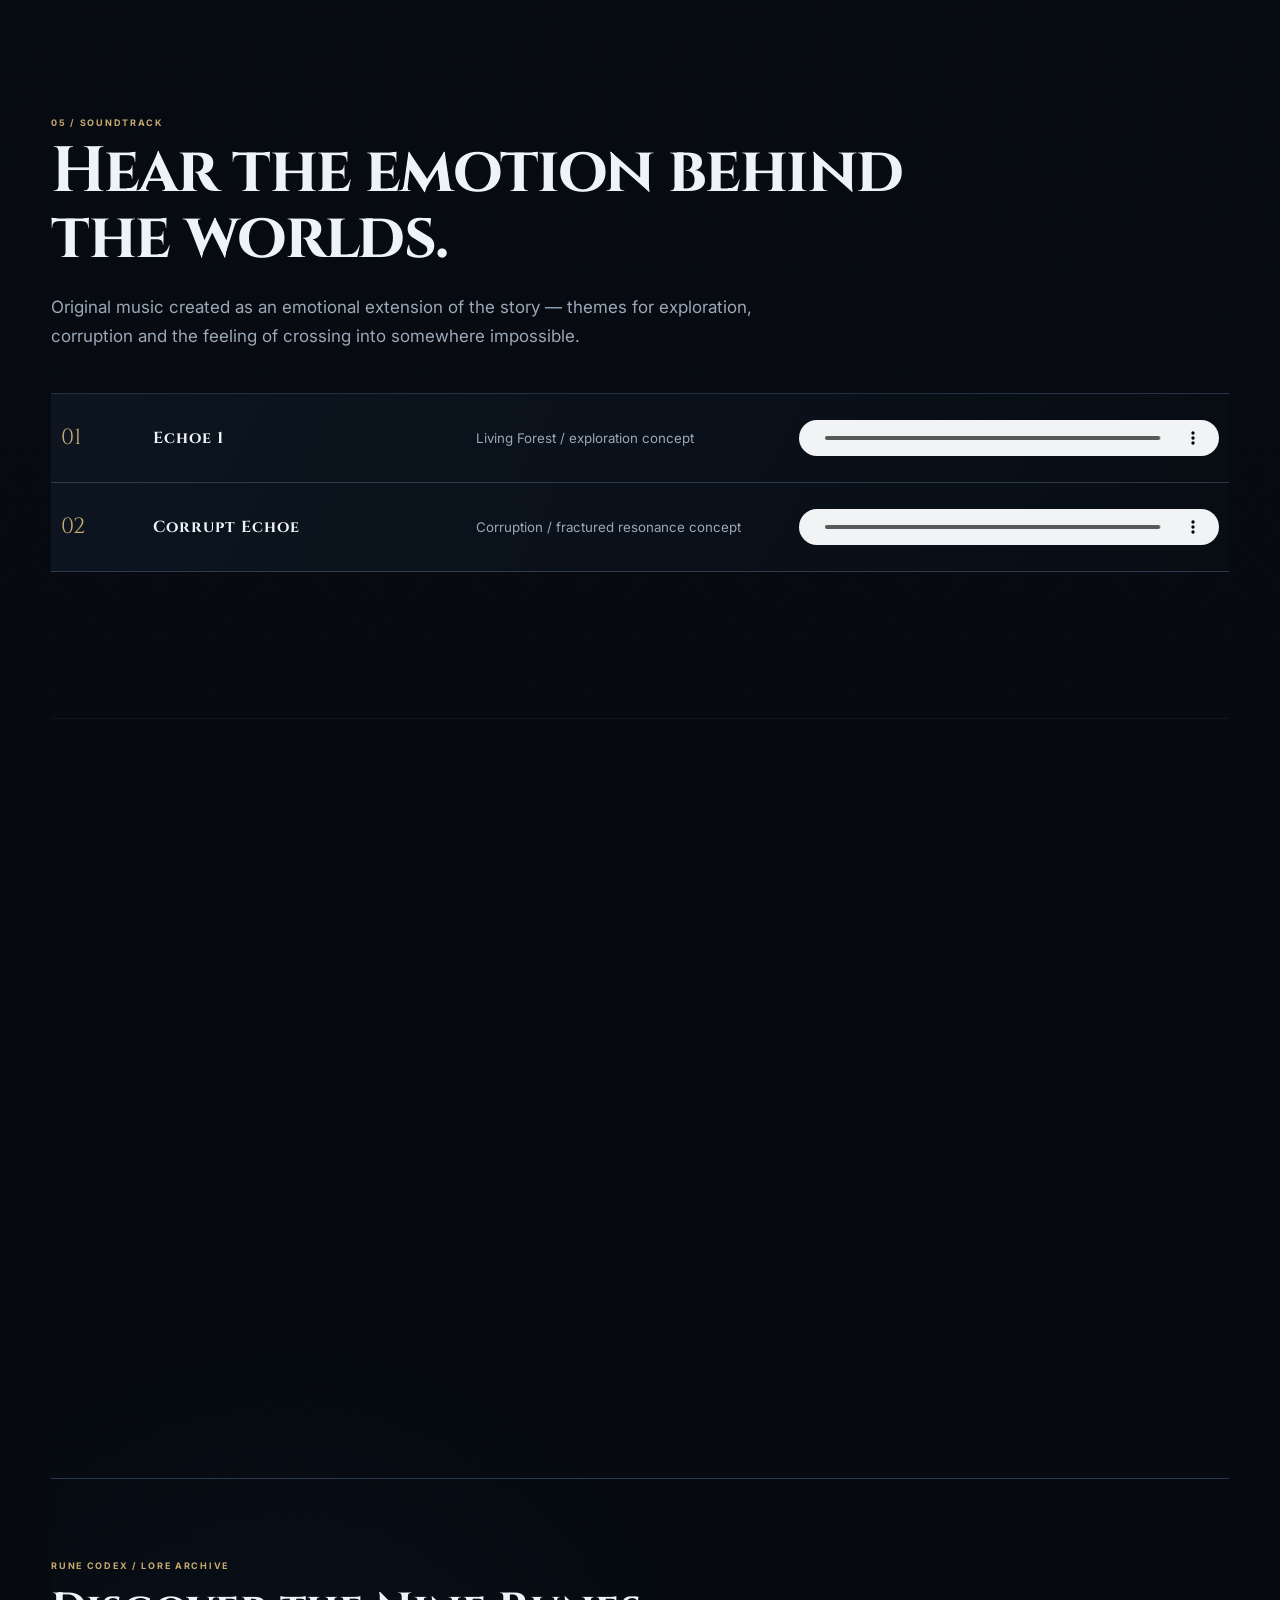
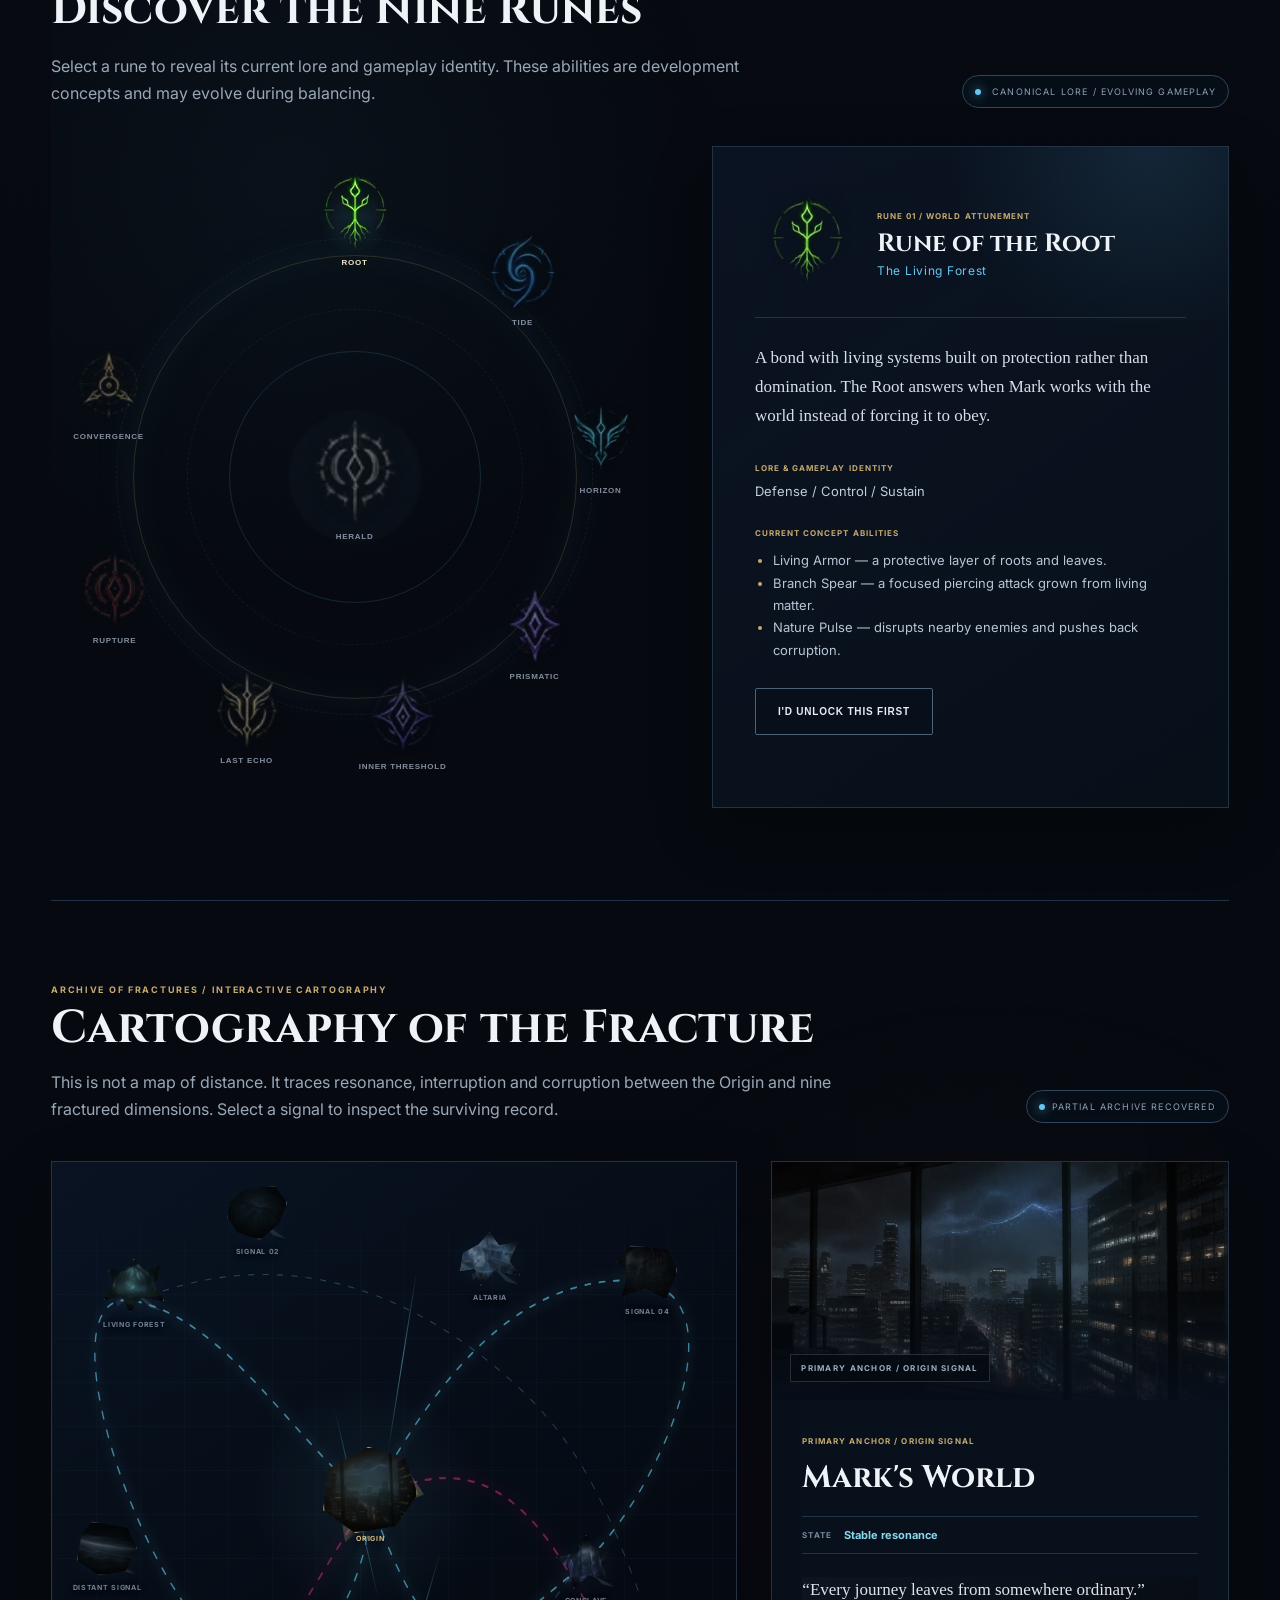
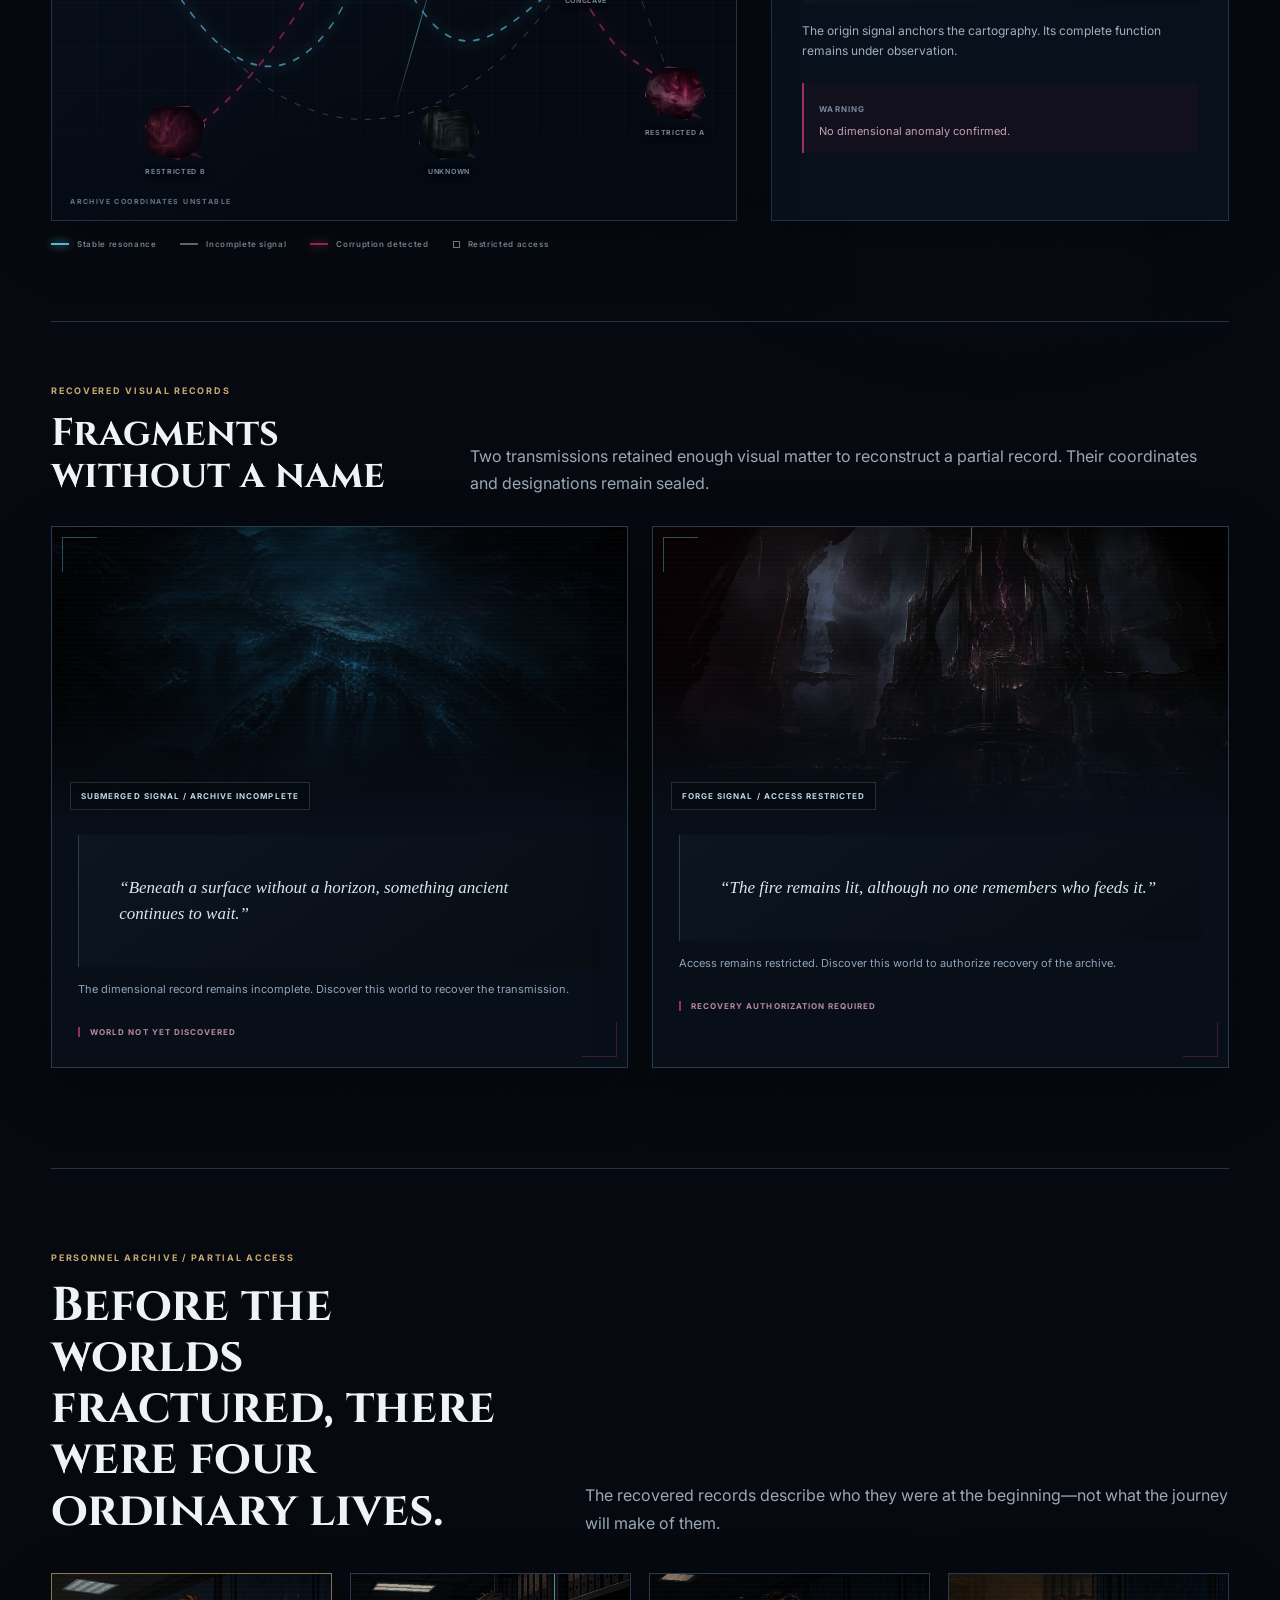
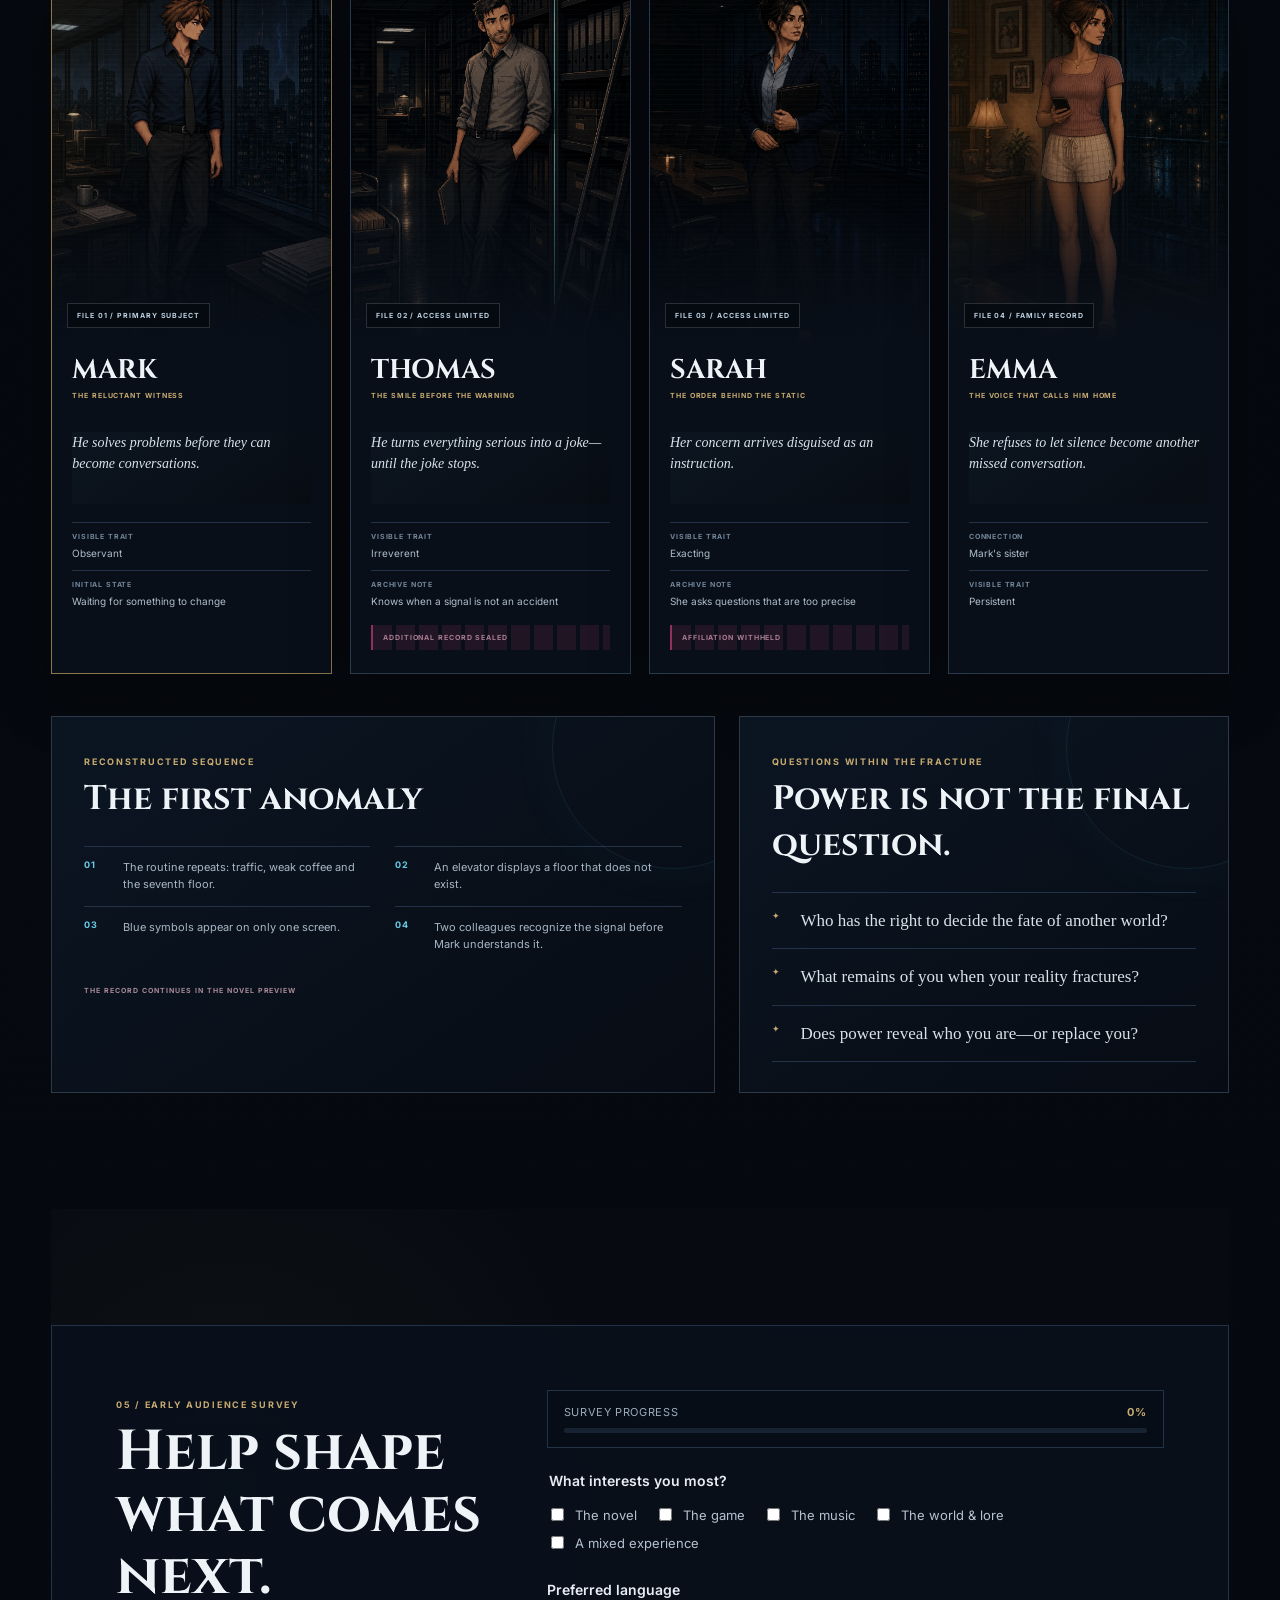
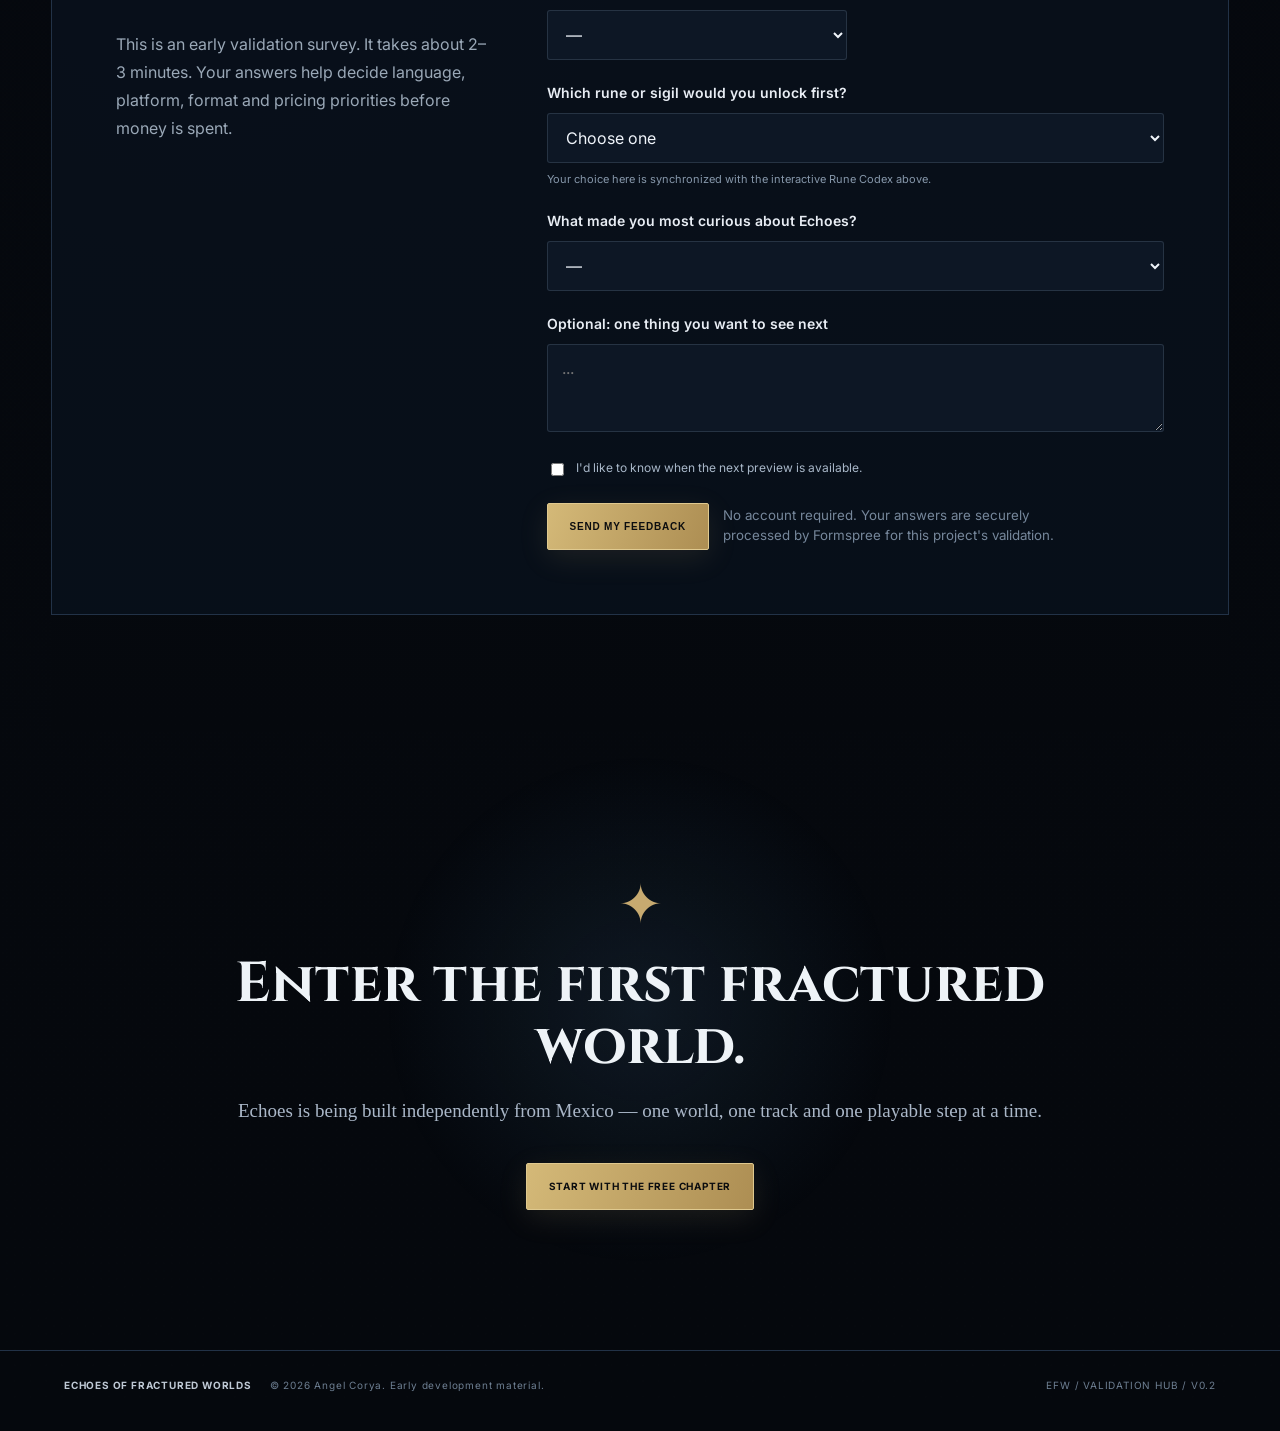
==== commit 8d21f5e4: "Refine official cover with physical book perspective and page edges" ====
--- a/index.html
+++ b/index.html
@@ -1,4 +1,4 @@
-<!doctype html><html lang="en"><head><meta charset="utf-8"><meta name="viewport" content="width=device-width,initial-scale=1"><meta name="theme-color" content="#070b13"><meta name="description" content="Echoes of Fractured Worlds by Angel Corya — a dark-fantasy novel of nine runes, fractured dimensions and a story expanding into music and games."><meta property="og:title" content="Echoes of Fractured Worlds"><meta property="og:description" content="The story begins on the page. Nine runes. Fractured worlds. One Herald pulled beyond the life he knew."><meta property="og:image" content="https://angelcorya.github.io/echoes-of-fractured-worlds/assets/hero.webp"><title>Echoes of Fractured Worlds — The Novel & Official Universe</title><link rel="preconnect" href="https://fonts.googleapis.com"><link rel="preconnect" href="https://fonts.gstatic.com" crossorigin><link href="https://fonts.googleapis.com/css2?family=Cinzel:wght@500;600;700&family=Inter:wght@300;400;500;600;700&display=swap" rel="stylesheet"><link rel="stylesheet" href="base-a.css"><link rel="stylesheet" href="base-b.css"><link rel="stylesheet" href="codex.css?v=20260824-atlas4"><link rel="stylesheet" href="pro-refresh.css?v=20261005-novel-cover1"></head><body><div class="noise"></div><header class="nav"><a class="brand" href="#top"><span class="brand-mark">✦</span><span>ECHOES</span></a><nav><a href="#novel" data-en="The Novel" data-es="La novela">The Novel</a><a href="#read" data-en="Read" data-es="Leer">Read</a><a href="#world" data-en="Lore" data-es="Lore">Lore</a><a href="#listen" data-en="Soundtrack" data-es="Soundtrack">Soundtrack</a><a href="#game" data-en="Game" data-es="Juego">Game</a></nav><button class="lang" id="langButton">ES</button></header><main id="top"><section class="hero">
+<!doctype html><html lang="en"><head><meta charset="utf-8"><meta name="viewport" content="width=device-width,initial-scale=1"><meta name="theme-color" content="#070b13"><meta name="description" content="Echoes of Fractured Worlds by Angel Corya — a dark-fantasy novel of nine runes, fractured dimensions and a story expanding into music and games."><meta property="og:title" content="Echoes of Fractured Worlds"><meta property="og:description" content="The story begins on the page. Nine runes. Fractured worlds. One Herald pulled beyond the life he knew."><meta property="og:image" content="https://angelcorya.github.io/echoes-of-fractured-worlds/assets/hero.webp"><title>Echoes of Fractured Worlds — The Novel & Official Universe</title><link rel="preconnect" href="https://fonts.googleapis.com"><link rel="preconnect" href="https://fonts.gstatic.com" crossorigin><link href="https://fonts.googleapis.com/css2?family=Cinzel:wght@500;600;700&family=Inter:wght@300;400;500;600;700&display=swap" rel="stylesheet"><link rel="stylesheet" href="base-a.css"><link rel="stylesheet" href="base-b.css"><link rel="stylesheet" href="codex.css?v=20260824-atlas4"><link rel="stylesheet" href="pro-refresh.css?v=20261005-book-mockup2"></head><body><div class="noise"></div><header class="nav"><a class="brand" href="#top"><span class="brand-mark">✦</span><span>ECHOES</span></a><nav><a href="#novel" data-en="The Novel" data-es="La novela">The Novel</a><a href="#read" data-en="Read" data-es="Leer">Read</a><a href="#world" data-en="Lore" data-es="Lore">Lore</a><a href="#listen" data-en="Soundtrack" data-es="Soundtrack">Soundtrack</a><a href="#game" data-en="Game" data-es="Juego">Game</a></nav><button class="lang" id="langButton">ES</button></header><main id="top"><section class="hero">
 <div aria-label="Echoes of Fractured Worlds key art" class="hero-image" role="img"></div>
 <div class="hero-gradient"></div>
 <div class="hero-content">
--- a/pro-refresh.css
+++ b/pro-refresh.css
@@ -235,7 +235,7 @@
   display:grid;
   place-items:center;
   width:100%;
-  perspective:1400px;
+  perspective:1100px;
   isolation:isolate;
   filter:none;
 }
@@ -256,12 +256,38 @@
   width:min(100%,clamp(300px,26vw,360px));
   height:auto;
   padding:0;
-  border:1px solid #c7aa7033;
+  border:1px solid #c7aa7059;
   border-radius:2px;
   background:#080c12;
-  box-shadow:-16px 28px 55px #0009,3px 1px 0 #020509,0 8px 20px #0004;
-  transform:rotateY(-8deg);
+  box-shadow:-22px 32px 60px #000a,0 8px 20px #0004;
+  transform-style:preserve-3d;
+  transform:rotateY(-15deg) rotateX(3deg);
   transition:transform .35s ease;
+}
+#read .book-cover:before{
+  content:"";
+  position:absolute;
+  inset:0;
+  pointer-events:none;
+  border-radius:inherit;
+  background:linear-gradient(90deg,#0007, #ffffff18 1%,#0004 2.5%,transparent 7%);
+  transform:translateZ(.5px);
+}
+#read .book-cover:after{
+  content:"";
+  position:absolute;
+  top:2px;
+  bottom:2px;
+  left:100%;
+  width:18px;
+  pointer-events:none;
+  transform-origin:left center;
+  transform:rotateY(90deg);
+  backface-visibility:hidden;
+  background:
+    linear-gradient(90deg,#292821aa,transparent 30%,#0c0d0d77),
+    repeating-linear-gradient(90deg,#d6d0be 0 1px,#9b978c 1px 2px);
+  border-block:1px solid #c7aa7033;
 }
 #read .book-cover img{
   display:block;
@@ -272,16 +298,18 @@
   border-radius:inherit;
 }
 @media(hover:hover) and (pointer:fine){
-  #read .book-object:hover .book-cover{transform:translateY(-4px) rotateY(-5deg)}
+  #read .book-object:hover .book-cover{transform:translateY(-4px) rotateY(-12deg) rotateX(2deg)}
 }
 @media(max-width:850px){
   #read .read-panel{grid-template-columns:minmax(0,1fr);gap:42px}
   #read .book-object{perspective:none}
   #read .book-cover{width:min(100%,280px);transform:none}
+  #read .book-cover:after{width:4px;transform:none}
   #read .book-object:hover .book-cover{transform:none}
 }
 @media(prefers-reduced-motion:reduce){
   #read .book-cover{transition:none;transform:none}
+  #read .book-cover:after{width:4px;transform:none}
   #read .book-object:hover .book-cover{transform:none}
 }
 
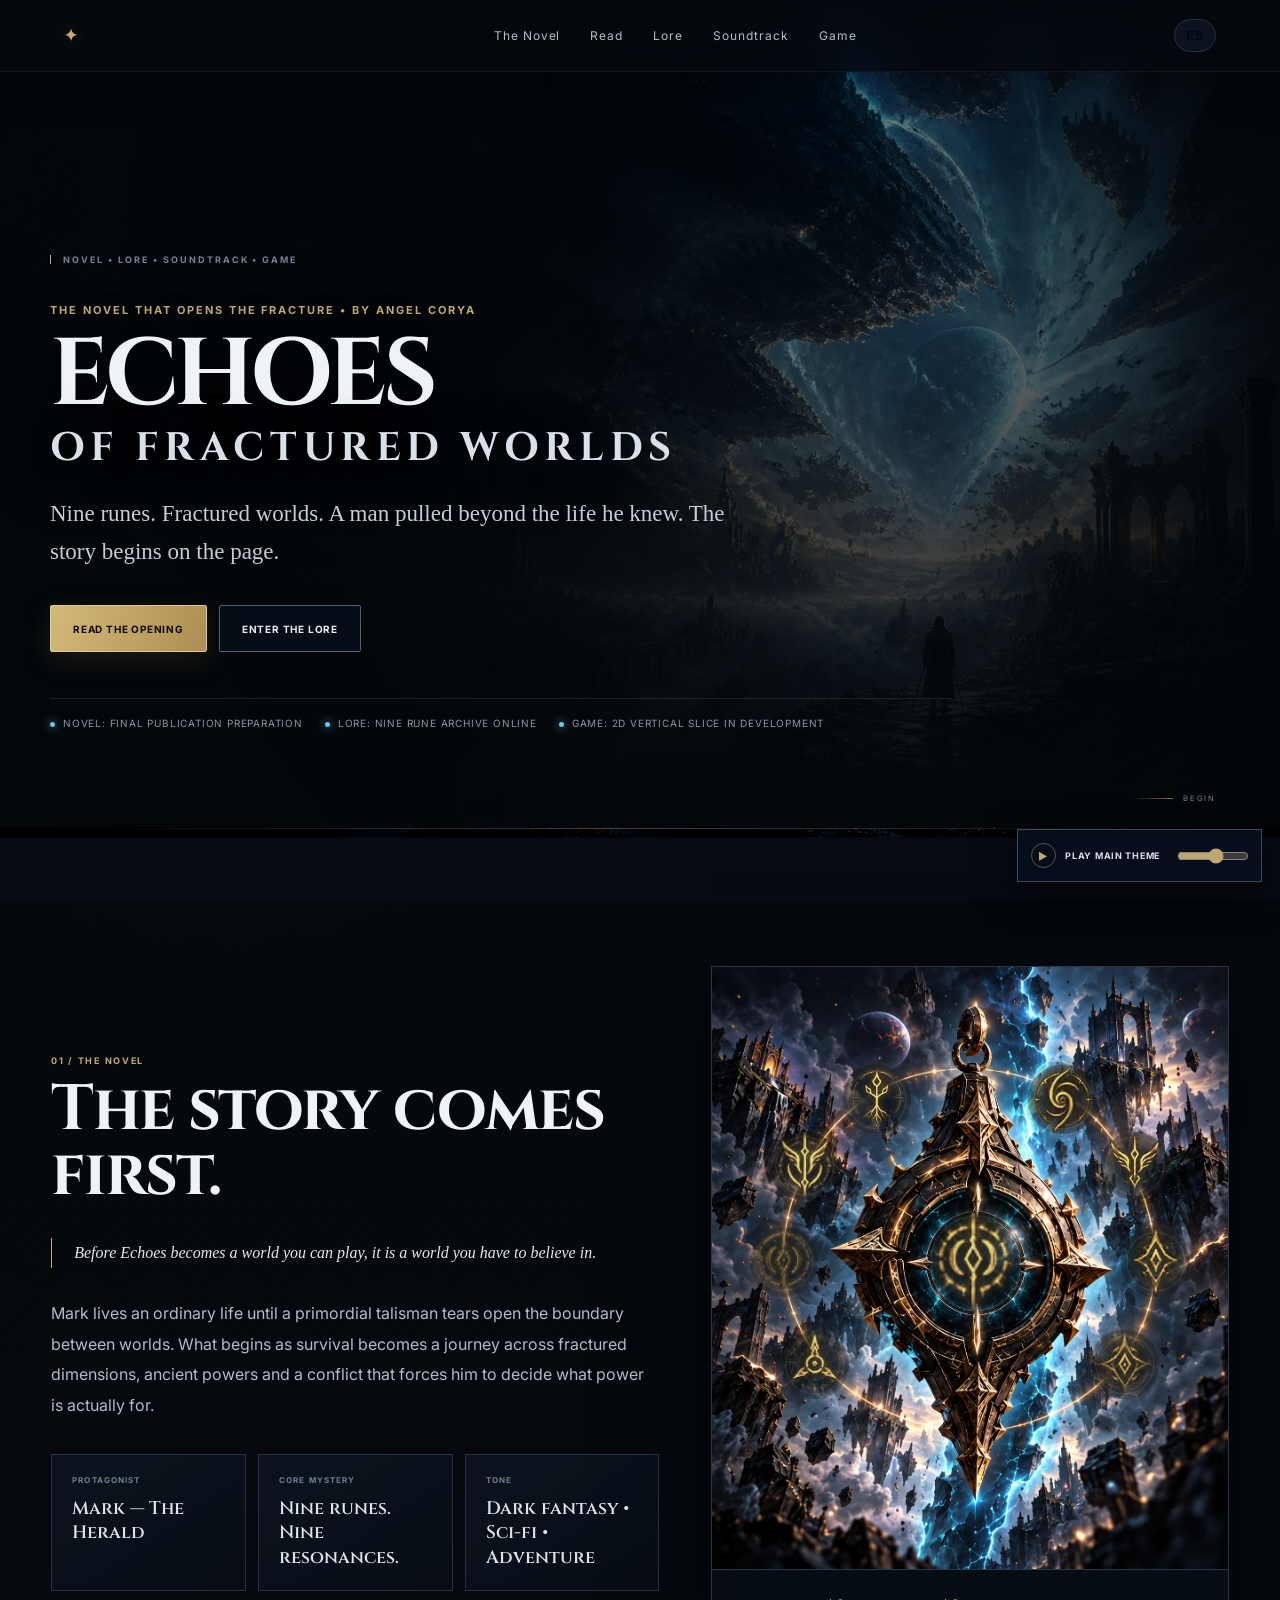
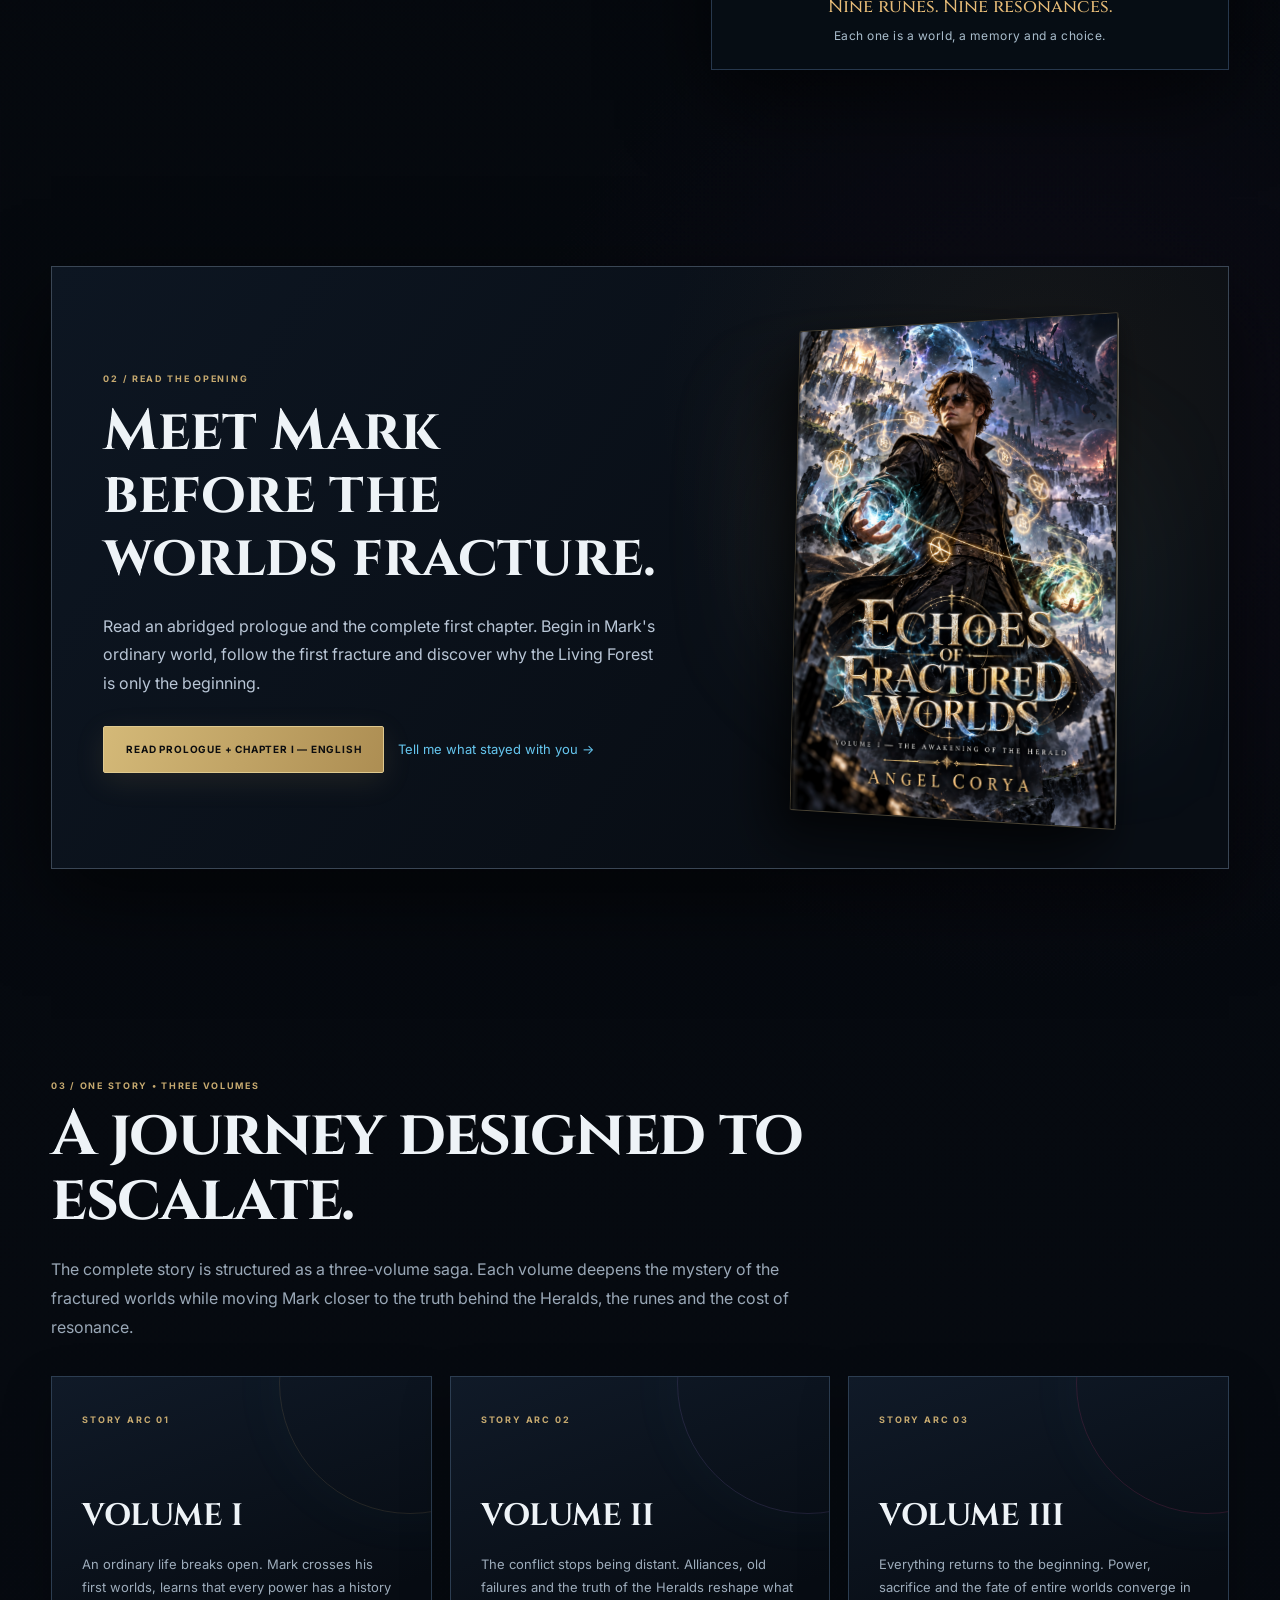
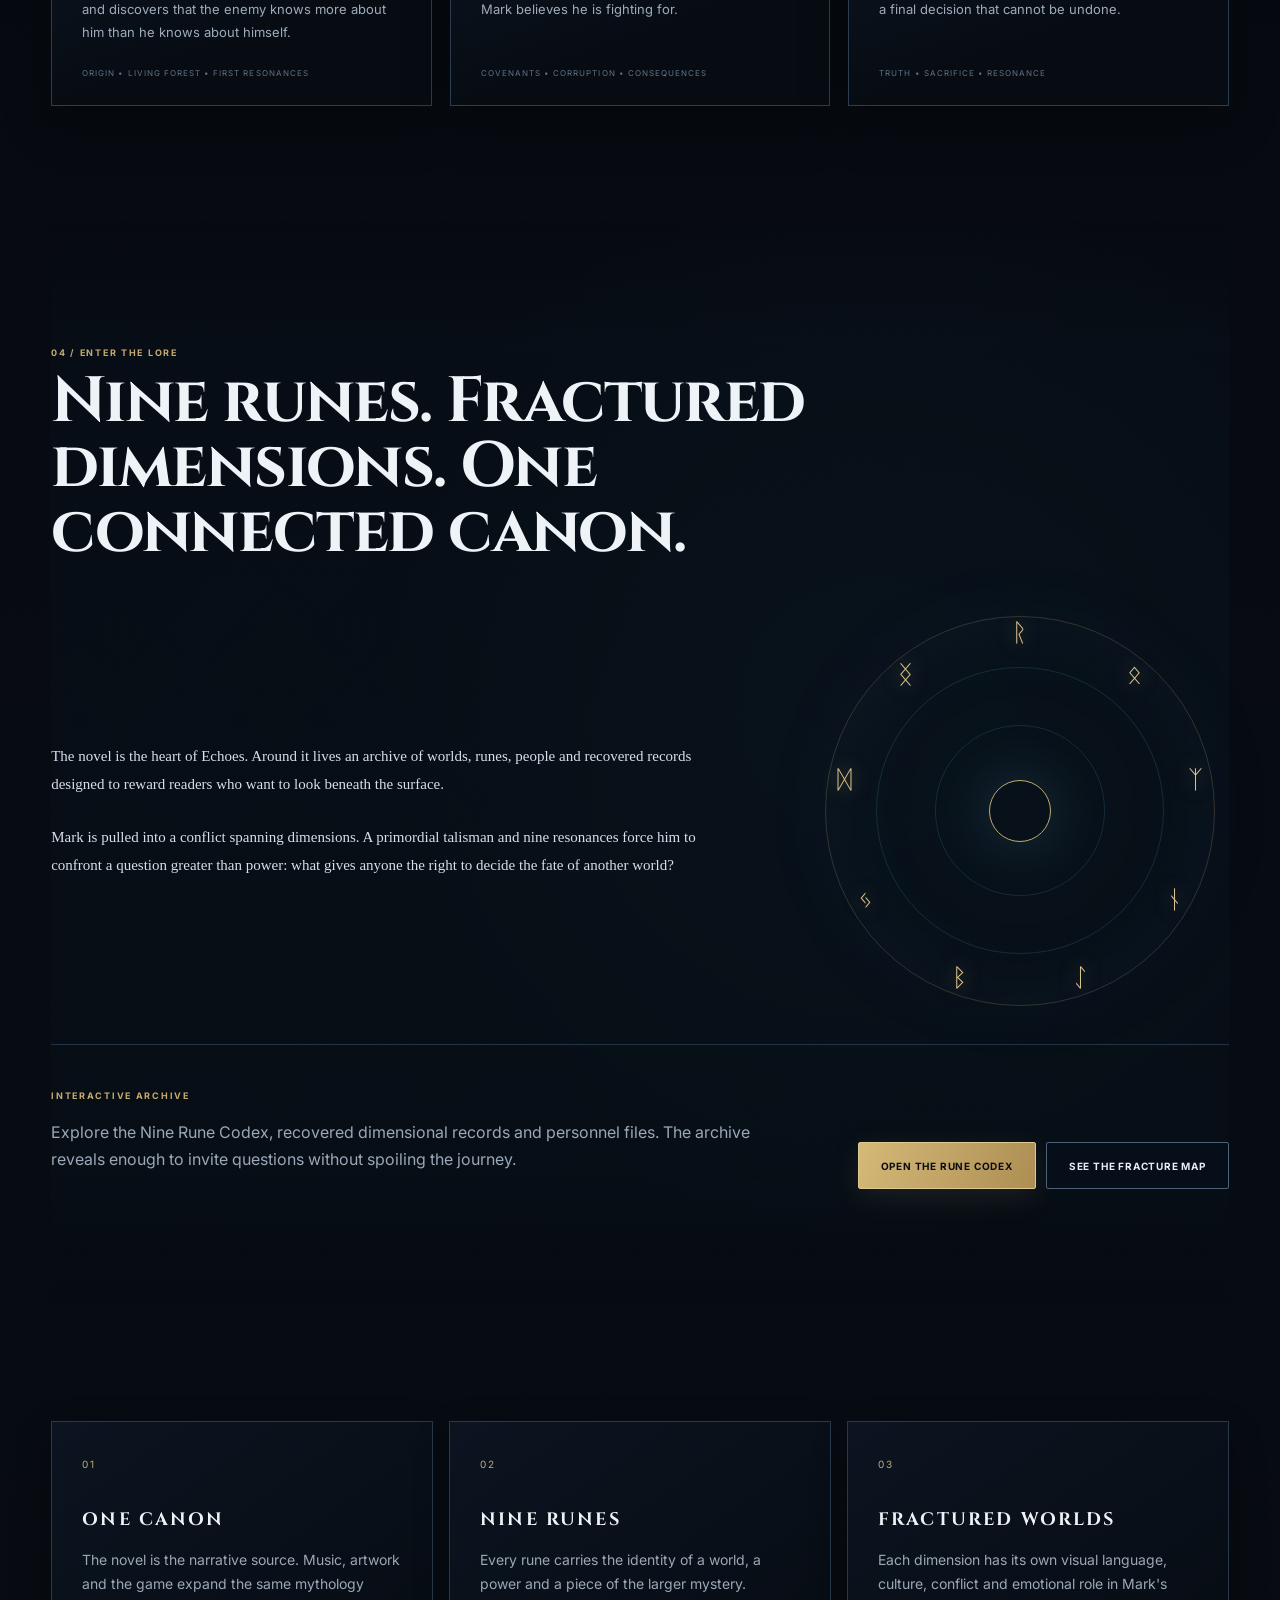
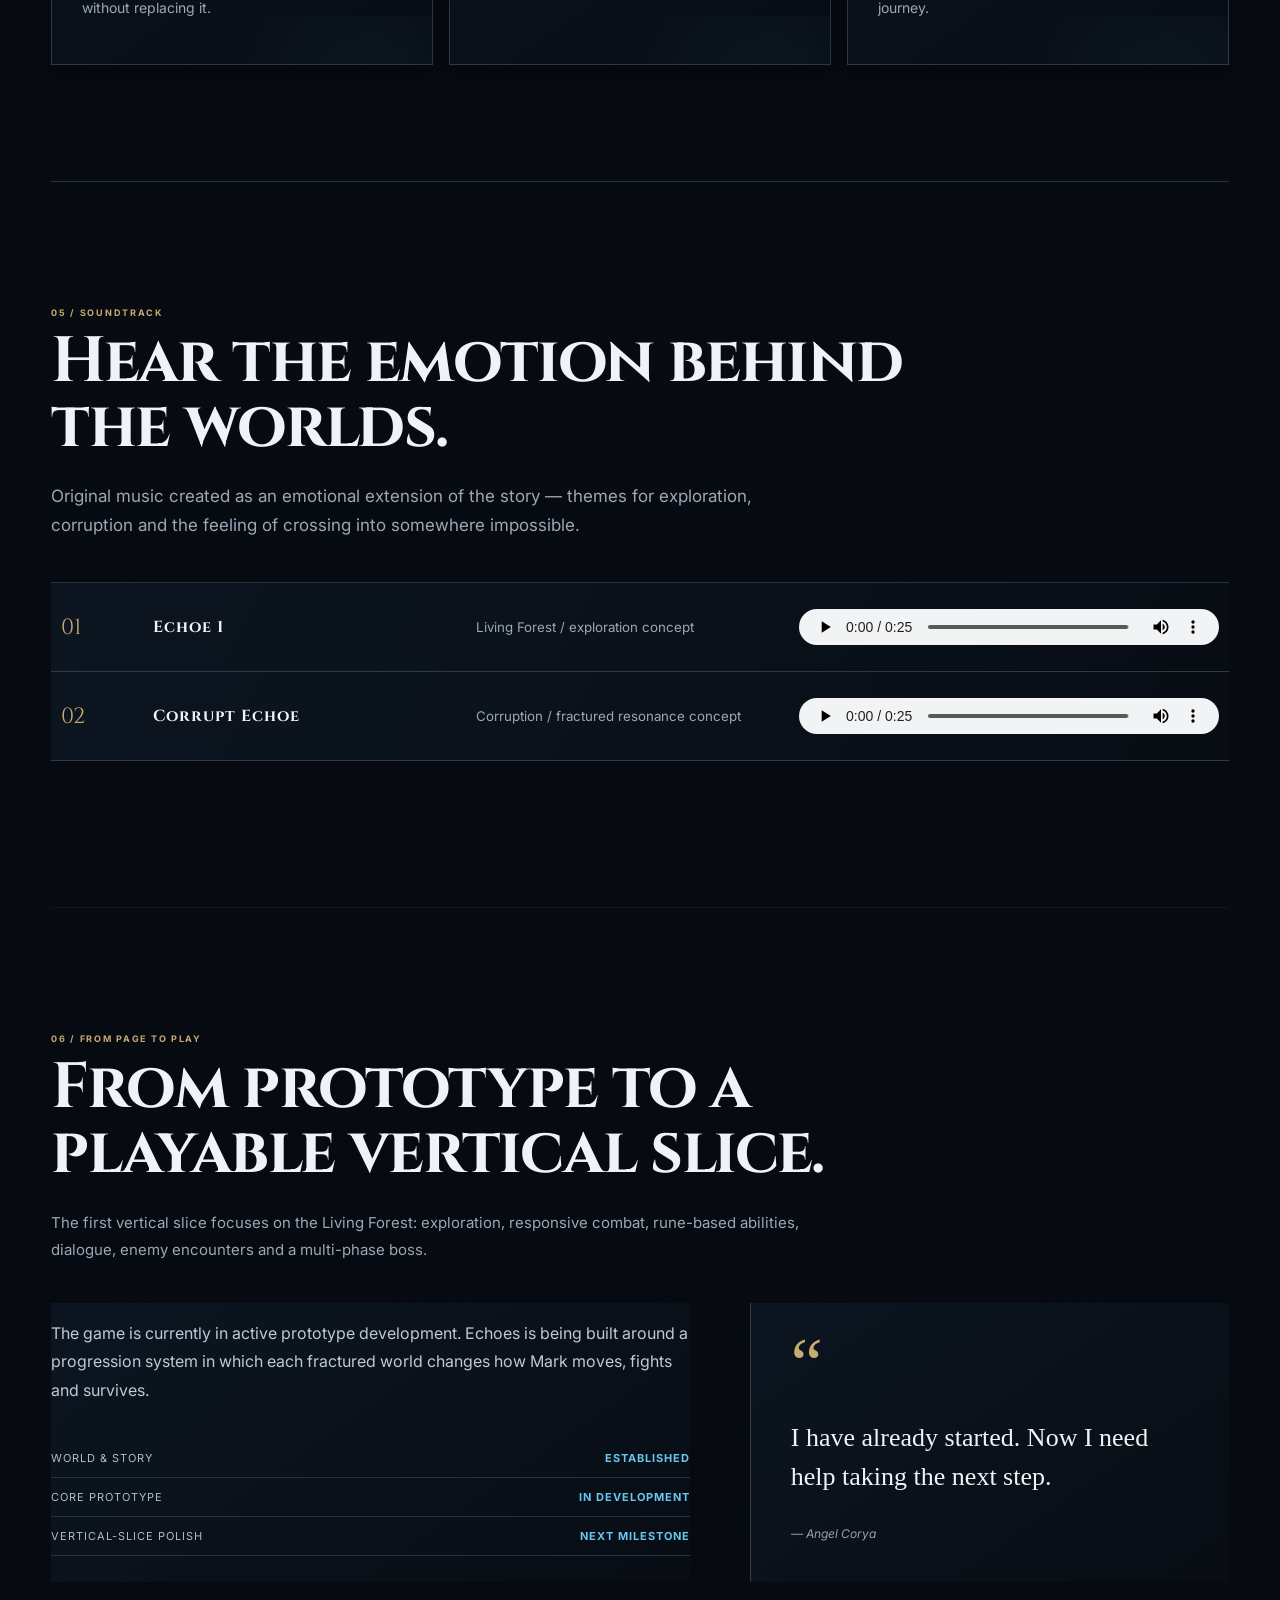
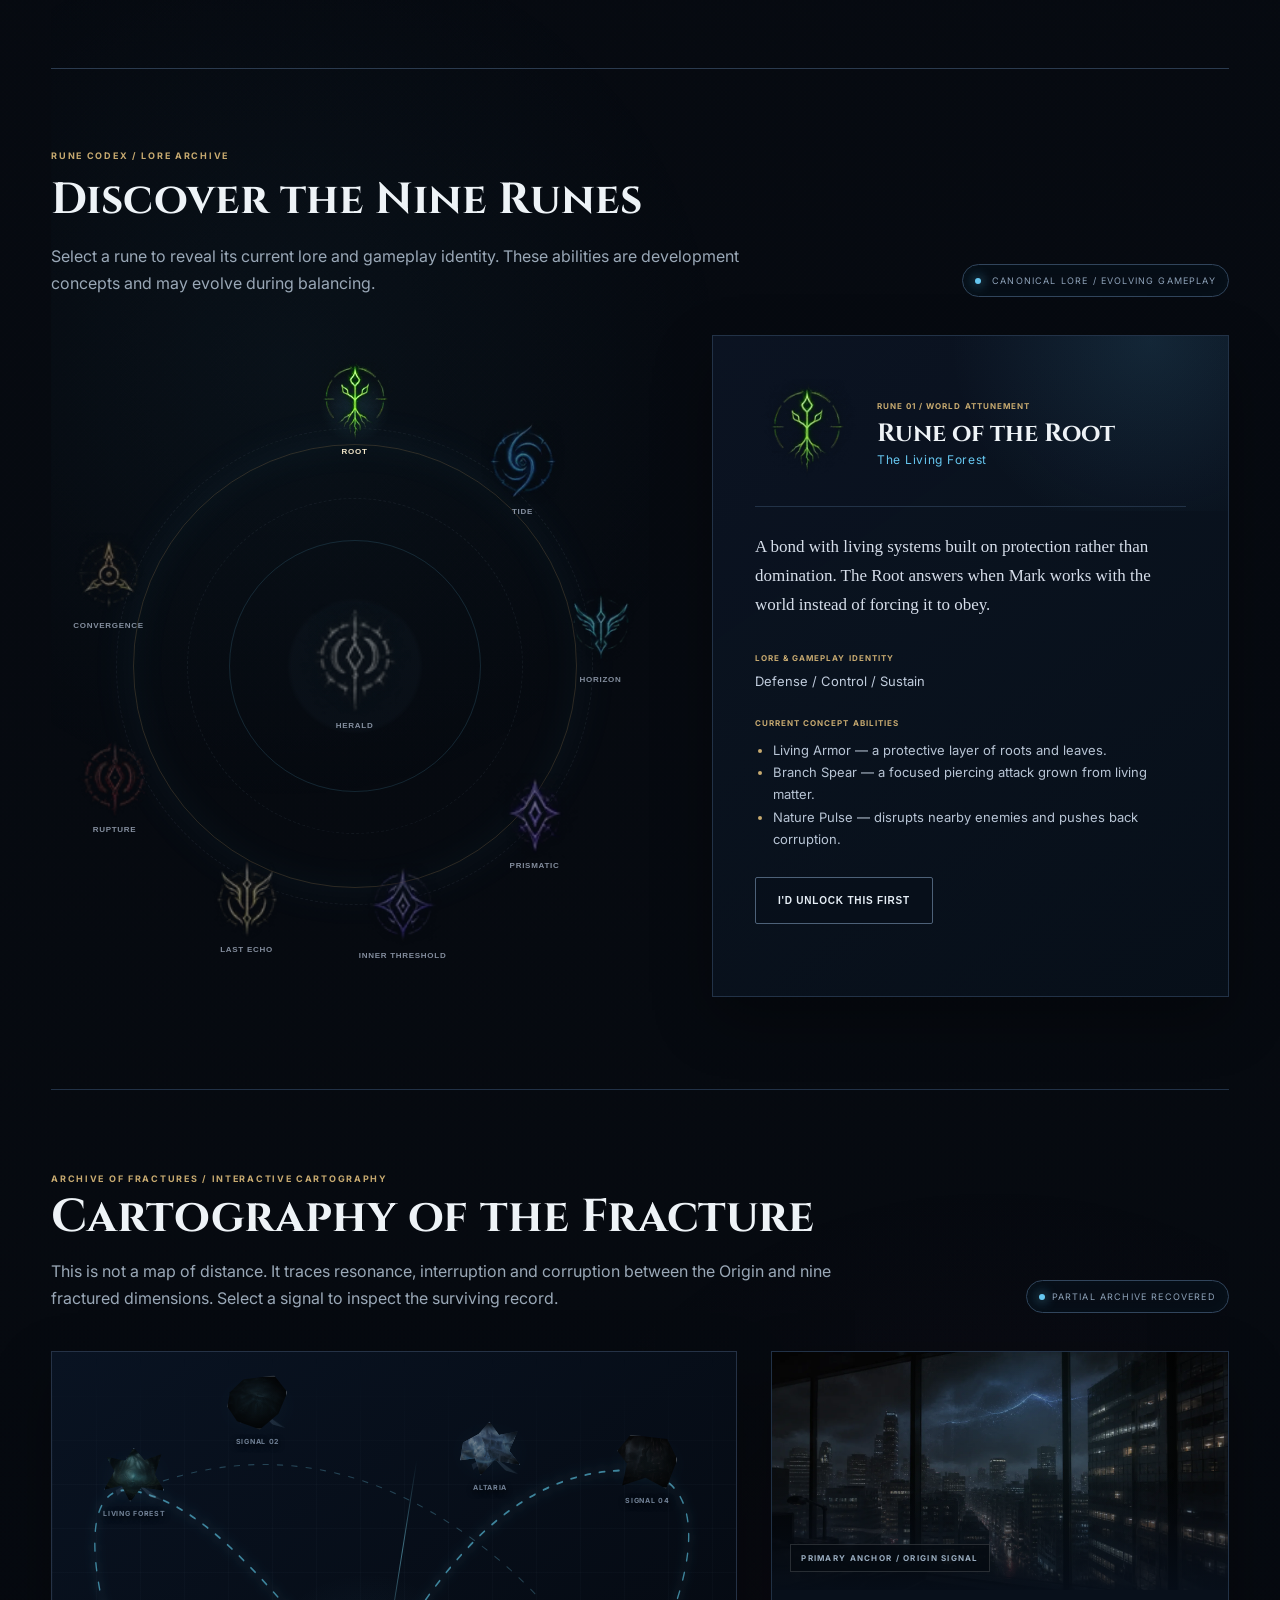
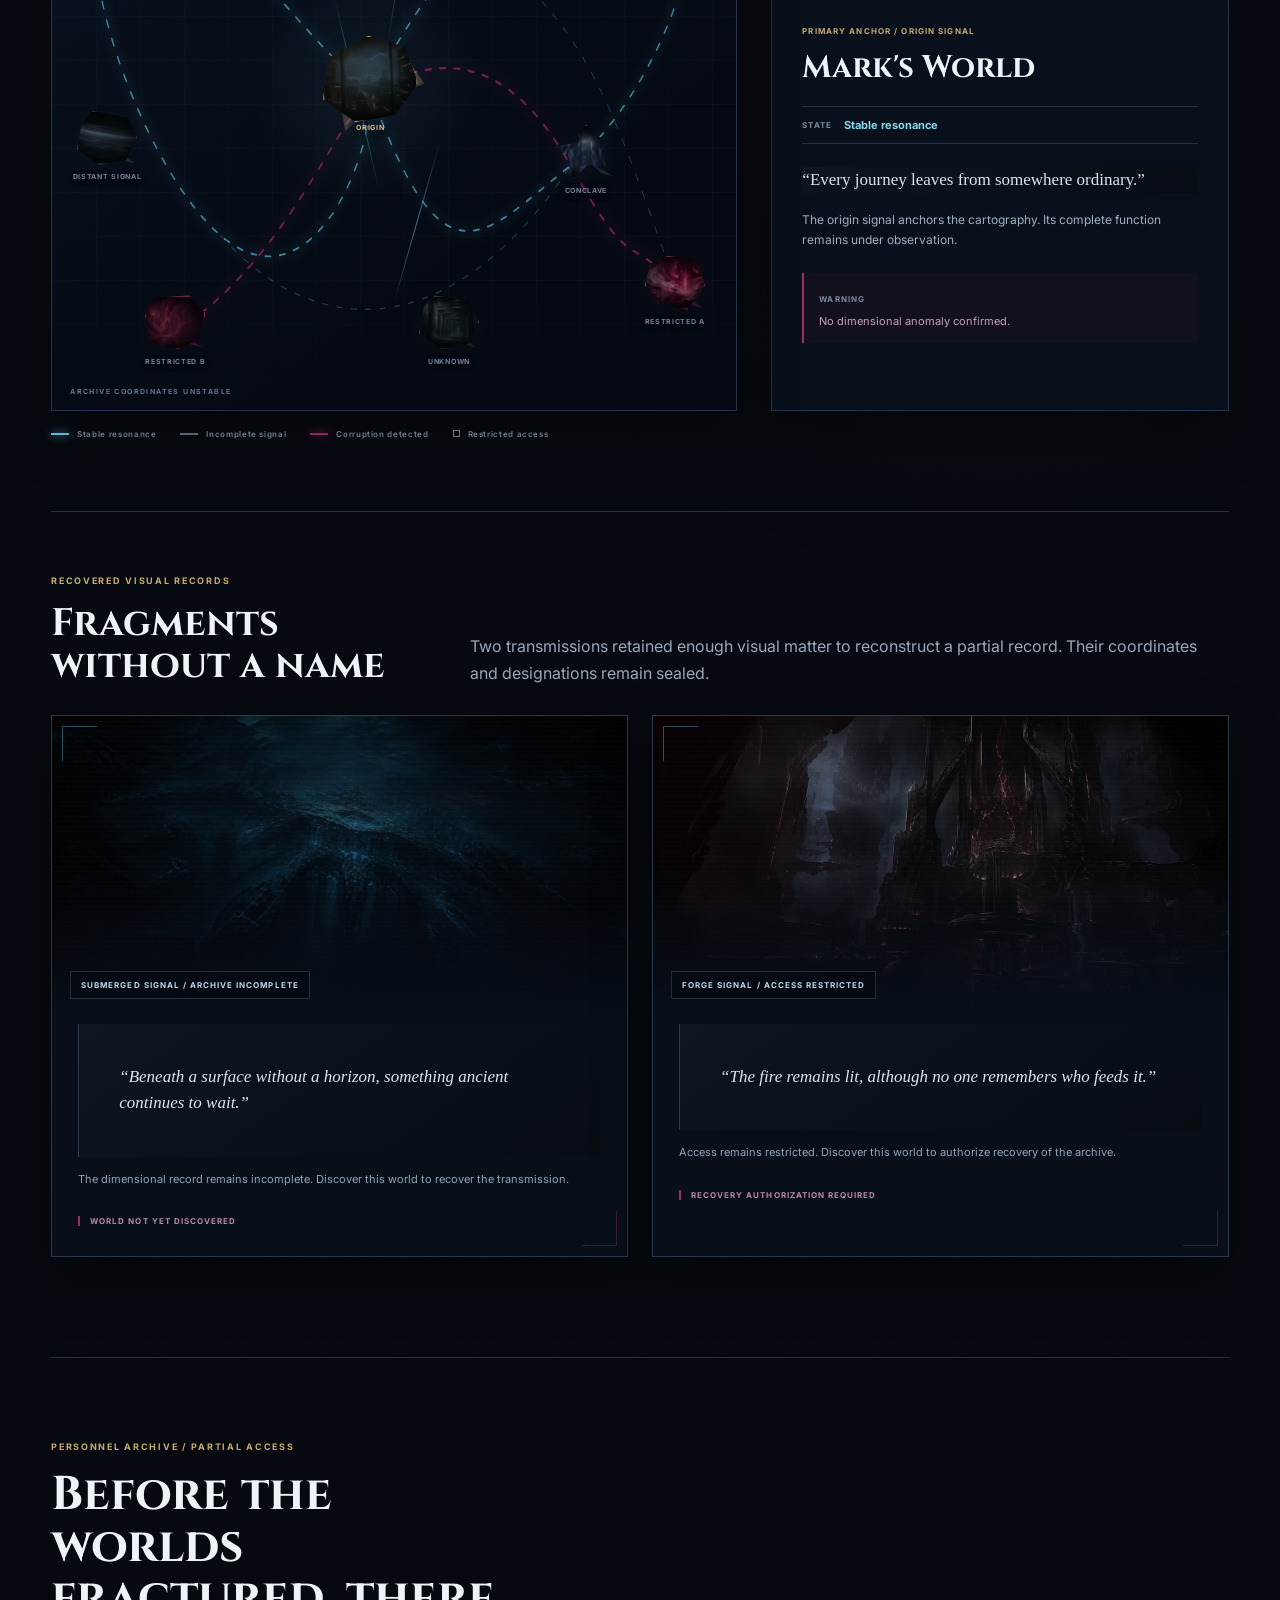
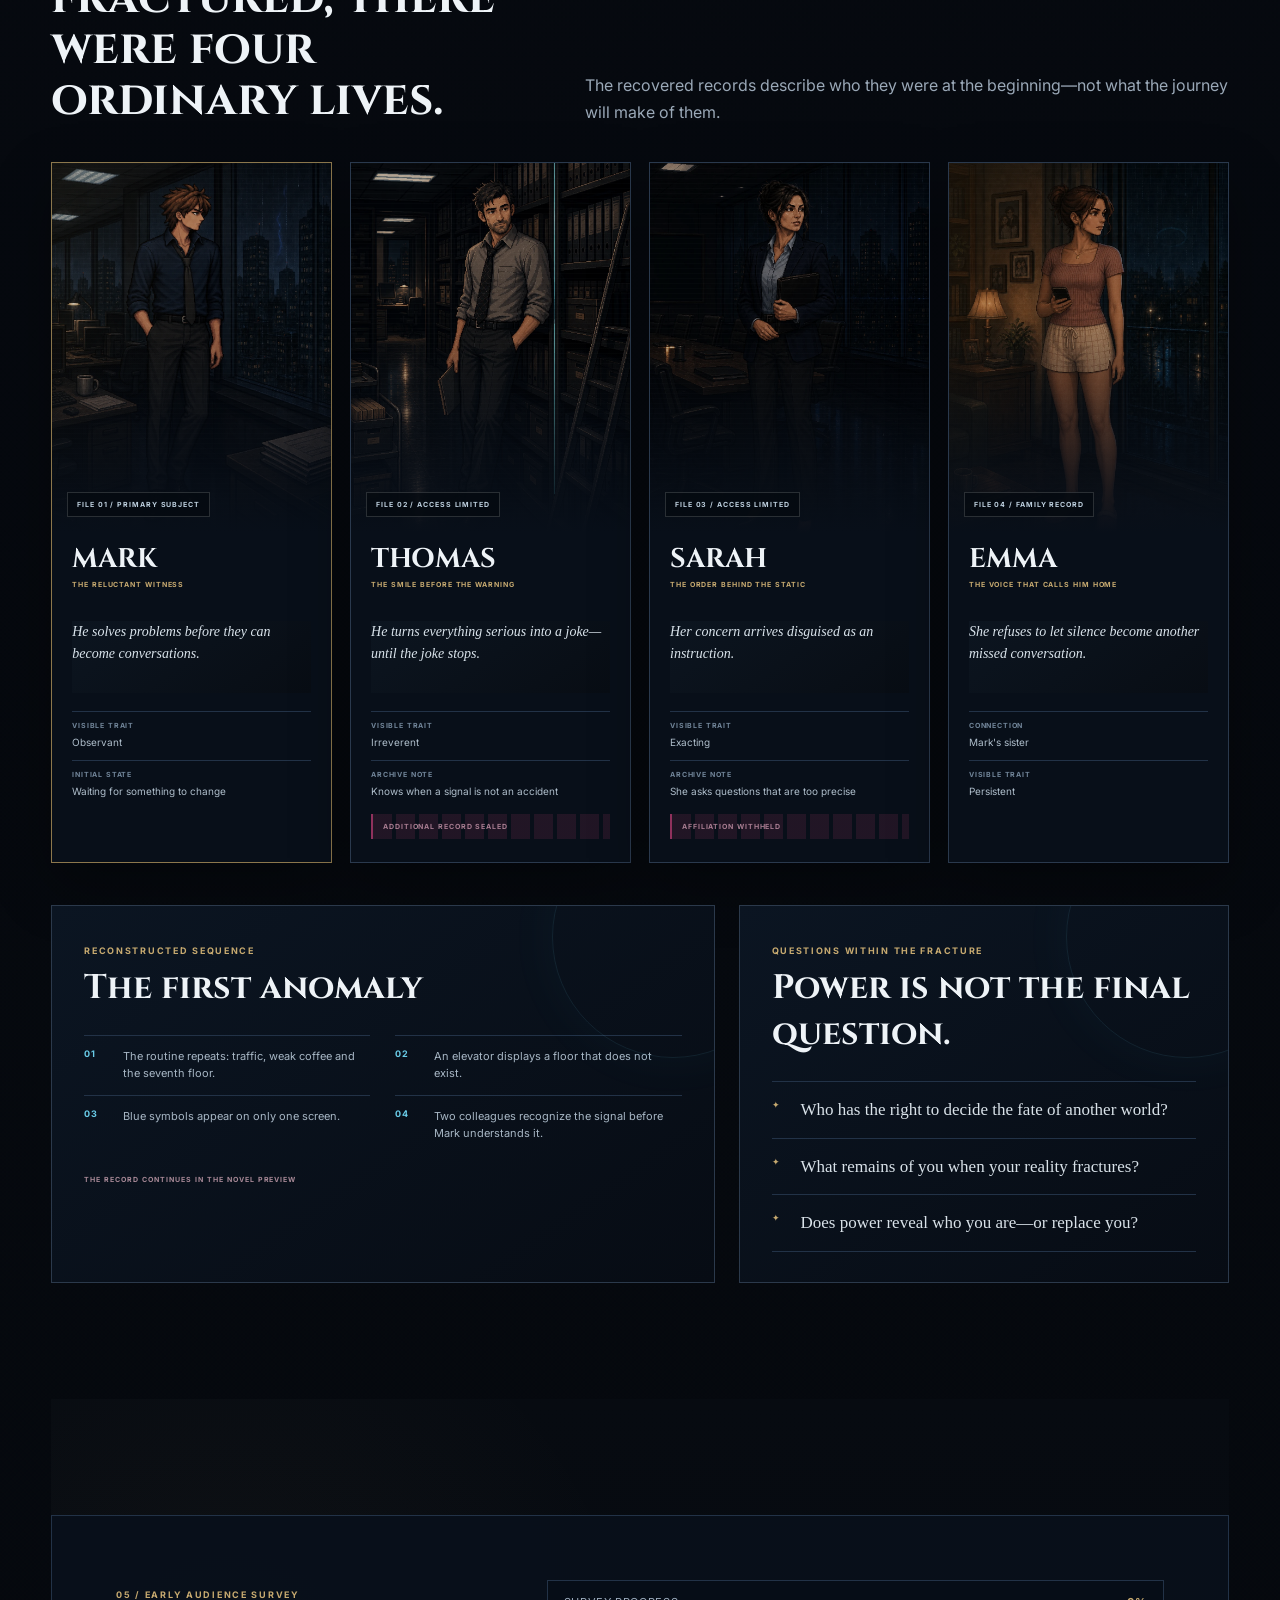
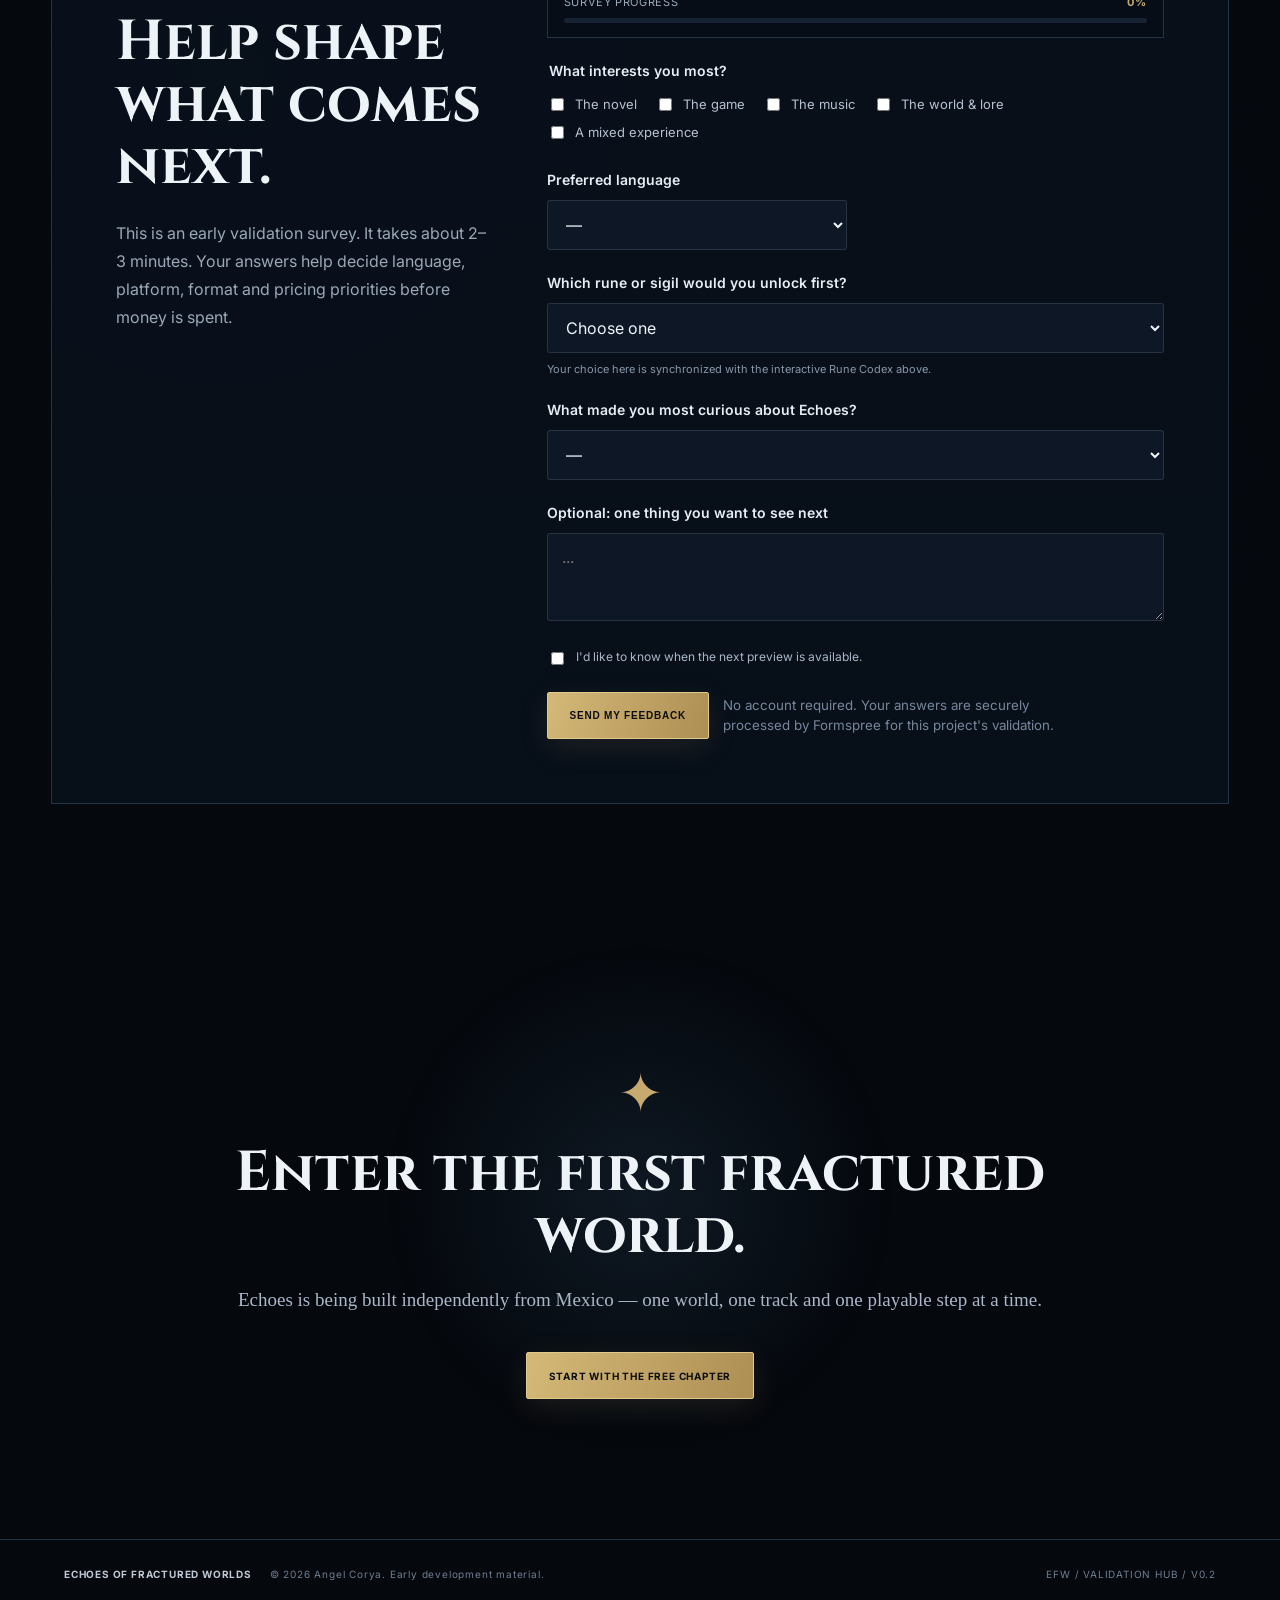
==== commit 00c5a051: "Feature interactive rune talisman in novel section" ====
--- a/index.html
+++ b/index.html
@@ -1,4 +1,4 @@
-<!doctype html><html lang="en"><head><meta charset="utf-8"><meta name="viewport" content="width=device-width,initial-scale=1"><meta name="theme-color" content="#070b13"><meta name="description" content="Echoes of Fractured Worlds by Angel Corya — a dark-fantasy novel of nine runes, fractured dimensions and a story expanding into music and games."><meta property="og:title" content="Echoes of Fractured Worlds"><meta property="og:description" content="The story begins on the page. Nine runes. Fractured worlds. One Herald pulled beyond the life he knew."><meta property="og:image" content="https://angelcorya.github.io/echoes-of-fractured-worlds/assets/hero.webp"><title>Echoes of Fractured Worlds — The Novel & Official Universe</title><link rel="preconnect" href="https://fonts.googleapis.com"><link rel="preconnect" href="https://fonts.gstatic.com" crossorigin><link href="https://fonts.googleapis.com/css2?family=Cinzel:wght@500;600;700&family=Inter:wght@300;400;500;600;700&display=swap" rel="stylesheet"><link rel="stylesheet" href="base-a.css"><link rel="stylesheet" href="base-b.css"><link rel="stylesheet" href="codex.css?v=20260824-atlas4"><link rel="stylesheet" href="pro-refresh.css?v=20261005-book-mockup2"></head><body><div class="noise"></div><header class="nav"><a class="brand" href="#top"><span class="brand-mark">✦</span><span>ECHOES</span></a><nav><a href="#novel" data-en="The Novel" data-es="La novela">The Novel</a><a href="#read" data-en="Read" data-es="Leer">Read</a><a href="#world" data-en="Lore" data-es="Lore">Lore</a><a href="#listen" data-en="Soundtrack" data-es="Soundtrack">Soundtrack</a><a href="#game" data-en="Game" data-es="Juego">Game</a></nav><button class="lang" id="langButton">ES</button></header><main id="top"><section class="hero">
+<!doctype html><html lang="en"><head><meta charset="utf-8"><meta name="viewport" content="width=device-width,initial-scale=1"><meta name="theme-color" content="#070b13"><meta name="description" content="Echoes of Fractured Worlds by Angel Corya — a dark-fantasy novel of nine runes, fractured dimensions and a story expanding into music and games."><meta property="og:title" content="Echoes of Fractured Worlds"><meta property="og:description" content="The story begins on the page. Nine runes. Fractured worlds. One Herald pulled beyond the life he knew."><meta property="og:image" content="https://angelcorya.github.io/echoes-of-fractured-worlds/assets/hero.webp"><title>Echoes of Fractured Worlds — The Novel & Official Universe</title><link rel="preconnect" href="https://fonts.googleapis.com"><link rel="preconnect" href="https://fonts.gstatic.com" crossorigin><link href="https://fonts.googleapis.com/css2?family=Cinzel:wght@500;600;700&family=Inter:wght@300;400;500;600;700&display=swap" rel="stylesheet"><link rel="stylesheet" href="base-a.css"><link rel="stylesheet" href="base-b.css"><link rel="stylesheet" href="codex.css?v=20260824-atlas4"><link rel="stylesheet" href="pro-refresh.css?v=20261005-rune-talisman1"></head><body><div class="noise"></div><header class="nav"><a class="brand" href="#top"><span class="brand-mark">✦</span><span>ECHOES</span></a><nav><a href="#novel" data-en="The Novel" data-es="La novela">The Novel</a><a href="#read" data-en="Read" data-es="Leer">Read</a><a href="#world" data-en="Lore" data-es="Lore">Lore</a><a href="#listen" data-en="Soundtrack" data-es="Soundtrack">Soundtrack</a><a href="#game" data-en="Game" data-es="Juego">Game</a></nav><button class="lang" id="langButton">ES</button></header><main id="top"><section class="hero">
 <div aria-label="Echoes of Fractured Worlds key art" class="hero-image" role="img"></div>
 <div class="hero-gradient"></div>
 <div class="hero-content">
@@ -18,5 +18,5 @@
 </div>
 </div>
 <a class="scroll" href="#world"><span></span><small data-en="BEGIN" data-es="COMIENZA">BEGIN</small></a>
-</section><div id="dynamicContent"><div class="loading">Loading the fractured worlds…</div></div></main><div class="ambient-player" id="ambientPlayer"><audio id="ambientAudio" loop preload="metadata"><source src="assets/echoes-main-theme.mp3" type="audio/mpeg"/></audio><button aria-pressed="false" class="ambient-toggle" id="ambientToggle" type="button"><span aria-hidden="true" class="ambient-icon">▶</span><span data-en="Play main theme" data-es="Activar tema principal">Play main theme</span></button><label class="ambient-volume"><span class="sr-only" data-en="Ambient music volume" data-es="Volumen de música ambiental">Ambient music volume</span><input aria-label="Ambient music volume" id="ambientVolume" max="40" min="0" step="1" type="range" value="22"/></label></div><script src="runes-data.js"></script><script src="worlds-data.js?v=20260824-atlas4"></script><script src="app.js?v=20260824-atlas4"></script></body></html>
+</section><div id="dynamicContent"><div class="loading">Loading the fractured worlds…</div></div></main><div class="ambient-player" id="ambientPlayer"><audio id="ambientAudio" loop preload="metadata"><source src="assets/echoes-main-theme.mp3" type="audio/mpeg"/></audio><button aria-pressed="false" class="ambient-toggle" id="ambientToggle" type="button"><span aria-hidden="true" class="ambient-icon">▶</span><span data-en="Play main theme" data-es="Activar tema principal">Play main theme</span></button><label class="ambient-volume"><span class="sr-only" data-en="Ambient music volume" data-es="Volumen de música ambiental">Ambient music volume</span><input aria-label="Ambient music volume" id="ambientVolume" max="40" min="0" step="1" type="range" value="22"/></label></div><script src="runes-data.js"></script><script src="worlds-data.js?v=20260824-atlas4"></script><script src="app.js?v=20260824-atlas4"></script><script src="novel-talisman.js?v=20261005-rune-talisman1" defer></script></body></html>
 
--- a/pro-refresh.css
+++ b/pro-refresh.css
@@ -153,8 +153,8 @@
 }
 .novel-grid{
   display:grid;
-  grid-template-columns:minmax(0,1.08fr) minmax(310px,.72fr);
-  gap:70px;
+  grid-template-columns:minmax(0,1.08fr) minmax(0,.92fr);
+  gap:clamp(32px,4vw,60px);
   align-items:center;
 }
 .novel-copy>p:not(.kicker){
@@ -190,28 +190,63 @@
 }
 .novel-emblem{
   position:relative;
-  min-height:510px;
-  display:grid;
-  place-items:center;
+  width:100%;
+  max-width:540px;
+  justify-self:center;
   border:1px solid #27384d;
-  background:
-    radial-gradient(circle at center,#57cbe814 0 12%,transparent 13% 29%,#c7aa7009 30% 31%,transparent 32%),
-    linear-gradient(145deg,#0c1521,#05090f);
+  background:#060d14;
   overflow:hidden;
   box-shadow:var(--shadow);
 }
-.novel-emblem:before,.novel-emblem:after{
-  content:"";position:absolute;border:1px solid #c7aa7032;border-radius:50%;
-}
-.novel-emblem:before{width:320px;height:320px}
-.novel-emblem:after{width:238px;height:238px;box-shadow:0 0 70px #5acbe91a}
-.novel-emblem .sigil{
-  font-family:Cinzel,serif;font-size:92px;color:var(--gold);
-  text-shadow:0 0 24px #c7aa7061,0 0 65px #63cbe833;
-}
-.novel-emblem .orbit-note{
-  position:absolute;bottom:24px;left:24px;right:24px;
-  color:#718396;font-size:8px;letter-spacing:.16em;text-align:center;
+.novel-talisman-scene{
+  position:relative;
+  isolation:isolate;
+  aspect-ratio:1161 / 1355;
+}
+.novel-talisman-art{display:block;width:100%;height:100%;object-fit:contain}
+.novel-rune{
+  position:absolute;left:var(--x);top:var(--y);
+  width:15%;min-width:44px;aspect-ratio:1;
+  transform:translate(-50%,-50%);
+  padding:0;border:0;border-radius:50%;appearance:none;
+  background:transparent;color:#e9bc77;
+  cursor:pointer;touch-action:manipulation;
+}
+.novel-rune:before{
+  content:"";position:absolute;inset:5%;border-radius:50%;pointer-events:none;
+  background:radial-gradient(circle,#07121ce6 0%,#07121cc9 37%,#07121c60 68%,transparent 75%);
+}
+.novel-rune:after{
+  content:"";position:absolute;inset:12%;border:1px solid #d5a35750;
+  border-radius:50%;box-shadow:0 0 10px #d5a35728;
+  opacity:.65;pointer-events:none;
+  transition:opacity .18s ease,box-shadow .18s ease;
+}
+.novel-rune img{
+  position:relative;display:block;width:100%;height:100%;object-fit:contain;
+  opacity:.85;pointer-events:none;
+  filter:grayscale(1) sepia(1) saturate(2.1) brightness(1.35) drop-shadow(0 0 2px #e8b46b65);
+  transition:filter .18s ease,opacity .18s ease,transform .18s ease;
+}
+.novel-rune.is-lit img{
+  opacity:1;transform:scale(1.045);
+  filter:grayscale(1) sepia(1) saturate(2.1) brightness(2.1) drop-shadow(0 0 5px #f3c479) drop-shadow(0 0 12px #e6a84c80);
+}
+.novel-rune.is-lit:after{opacity:1;box-shadow:0 0 13px #d5a35780,inset 0 0 8px #d5a35725}
+.novel-rune:focus-visible{outline:2px solid var(--cyan);outline-offset:3px}
+.novel-rune-core{width:22%}
+.novel-rune-core:before{inset:0;background:radial-gradient(circle,#09151abb 0%,#09151a50 47%,transparent 71%)}
+.novel-rune-core:after{content:none}
+.novel-resonance{
+  min-height:100px;padding:18px 22px;
+  display:flex;flex-direction:column;justify-content:center;gap:8px;
+  text-align:center;border-top:1px solid #27384d;
+}
+.novel-resonance-title{font:500 18px/1.3 Cinzel,Georgia,serif;color:#e7bc78}
+.novel-resonance-detail{font-size:12px;line-height:1.5;letter-spacing:.04em;color:#a9bdcc}
+@media(prefers-reduced-motion:reduce){
+  .novel-rune img,.novel-rune:after{transition:none}
+  .novel-rune.is-lit img{transform:none}
 }
 
 /* Reading panel */
@@ -420,7 +455,6 @@
 /* Responsive */
 @media(max-width:980px){
   .novel-grid{grid-template-columns:1fr}
-  .novel-emblem{min-height:360px}
   .novel-signals{grid-template-columns:1fr 1fr 1fr}
   .volume-grid{grid-template-columns:1fr}
   .volume-card{min-height:250px}
@@ -435,10 +469,7 @@
   .novel-first{padding-top:100px}
   .novel-grid{gap:38px}
   .novel-signals{grid-template-columns:1fr}
-  .novel-emblem{min-height:310px}
-  .novel-emblem:before{width:230px;height:230px}
-  .novel-emblem:after{width:170px;height:170px}
-  .novel-emblem .sigil{font-size:66px}
+  .novel-resonance{min-height:128px}
   #read .read-panel{padding:34px 24px!important}
   .lore-gateway{align-items:flex-start;flex-direction:column}
 }
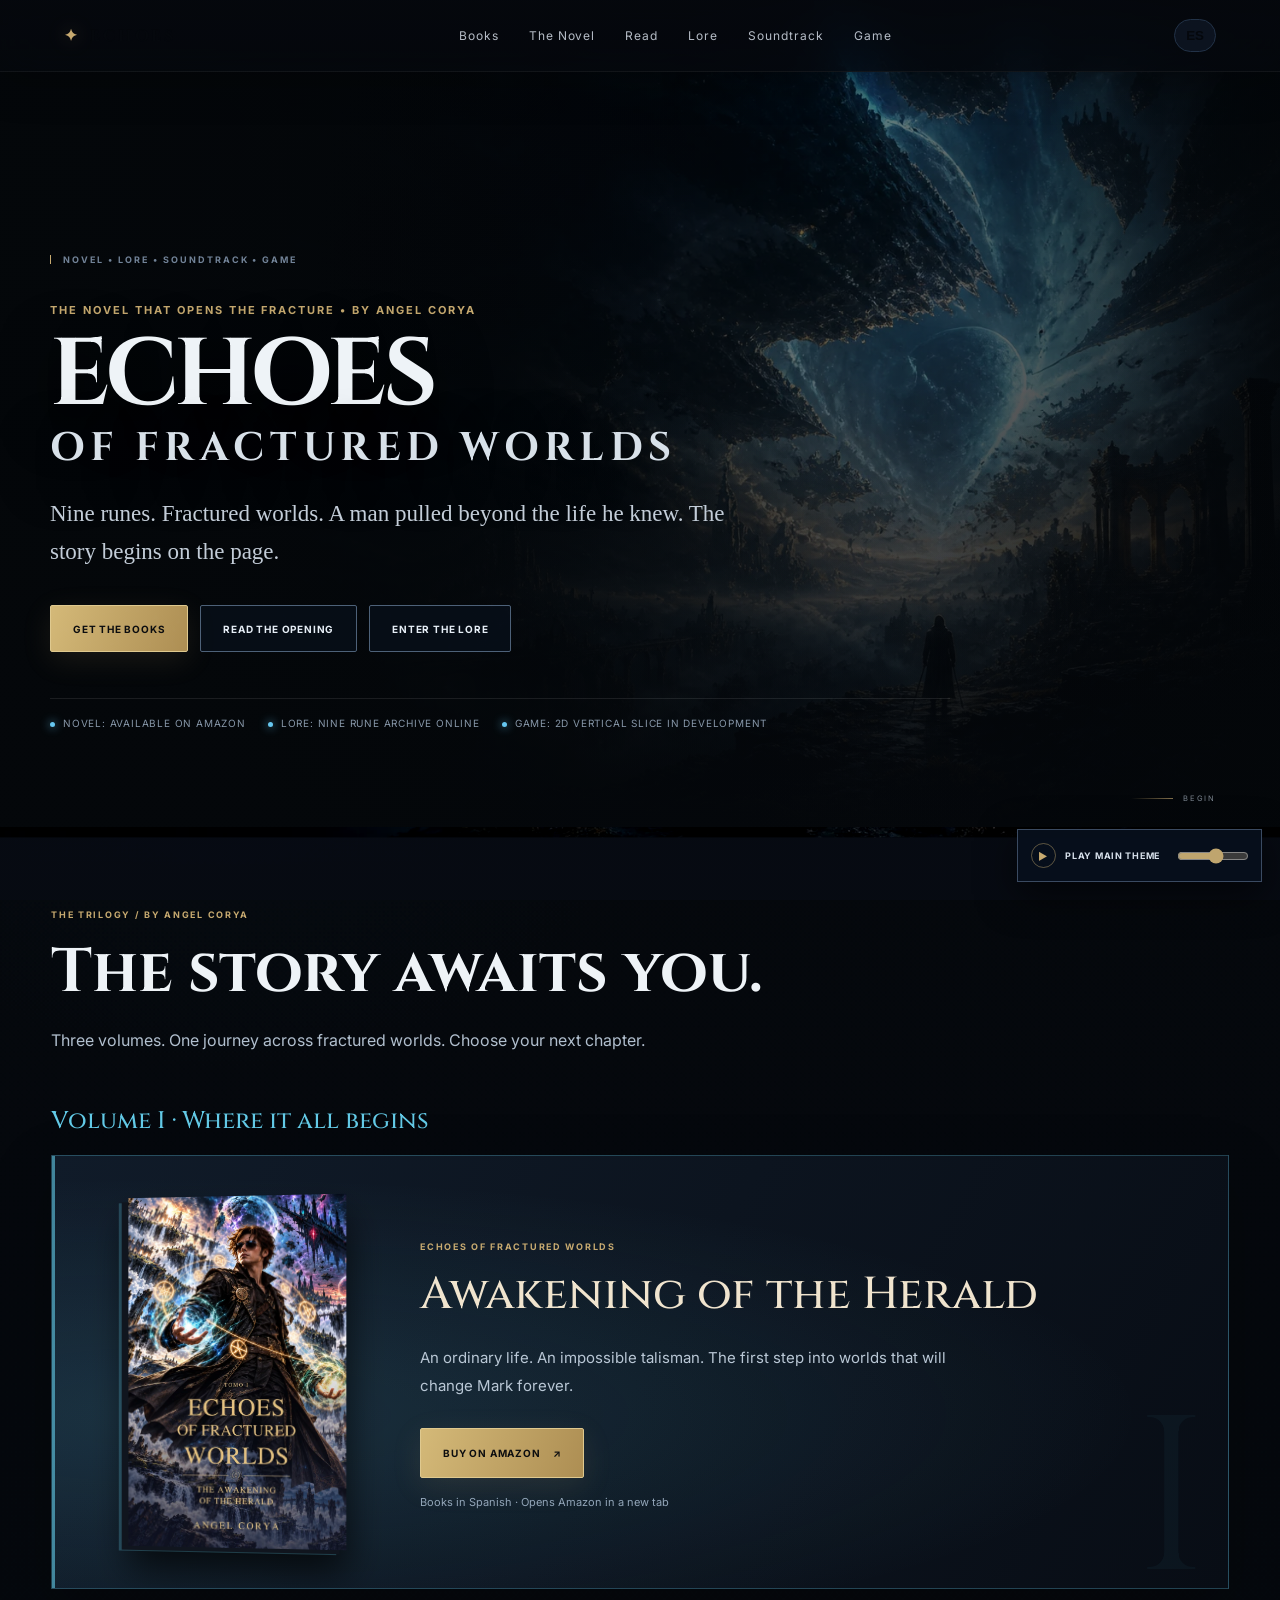
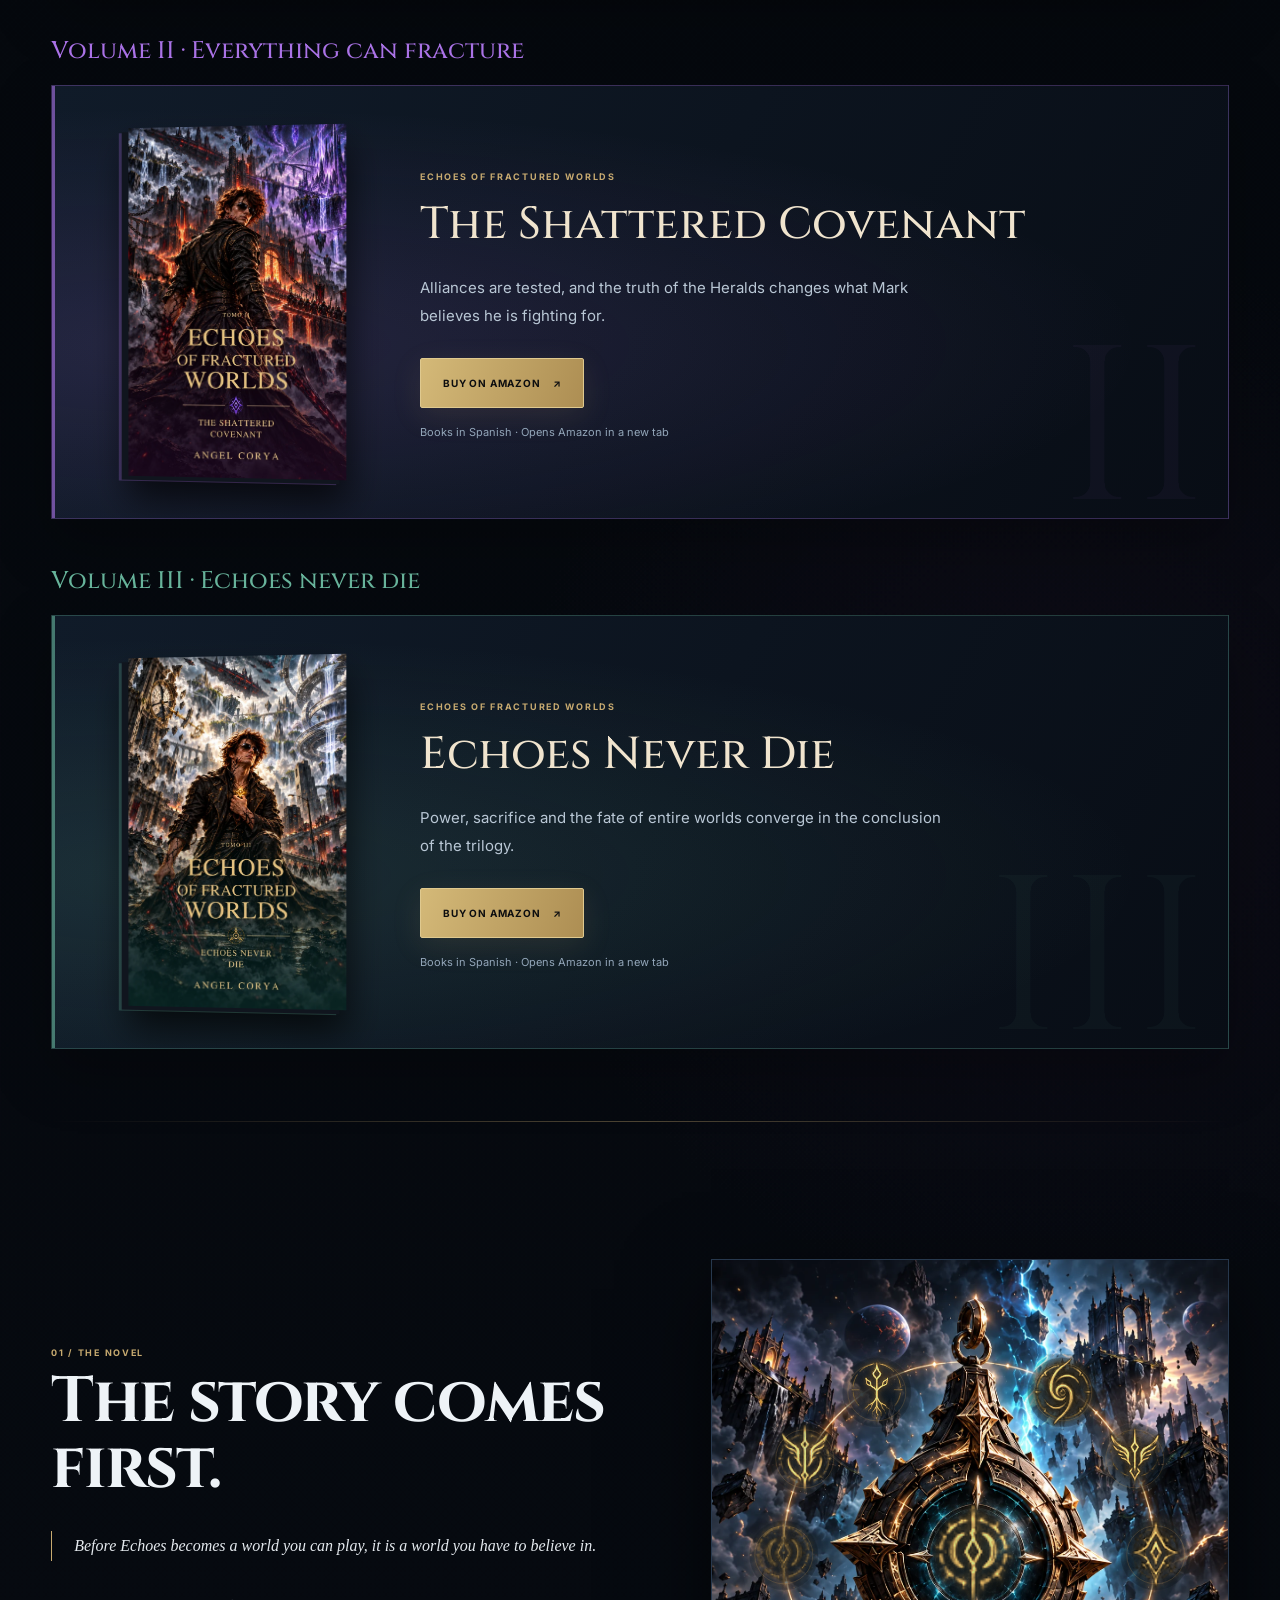
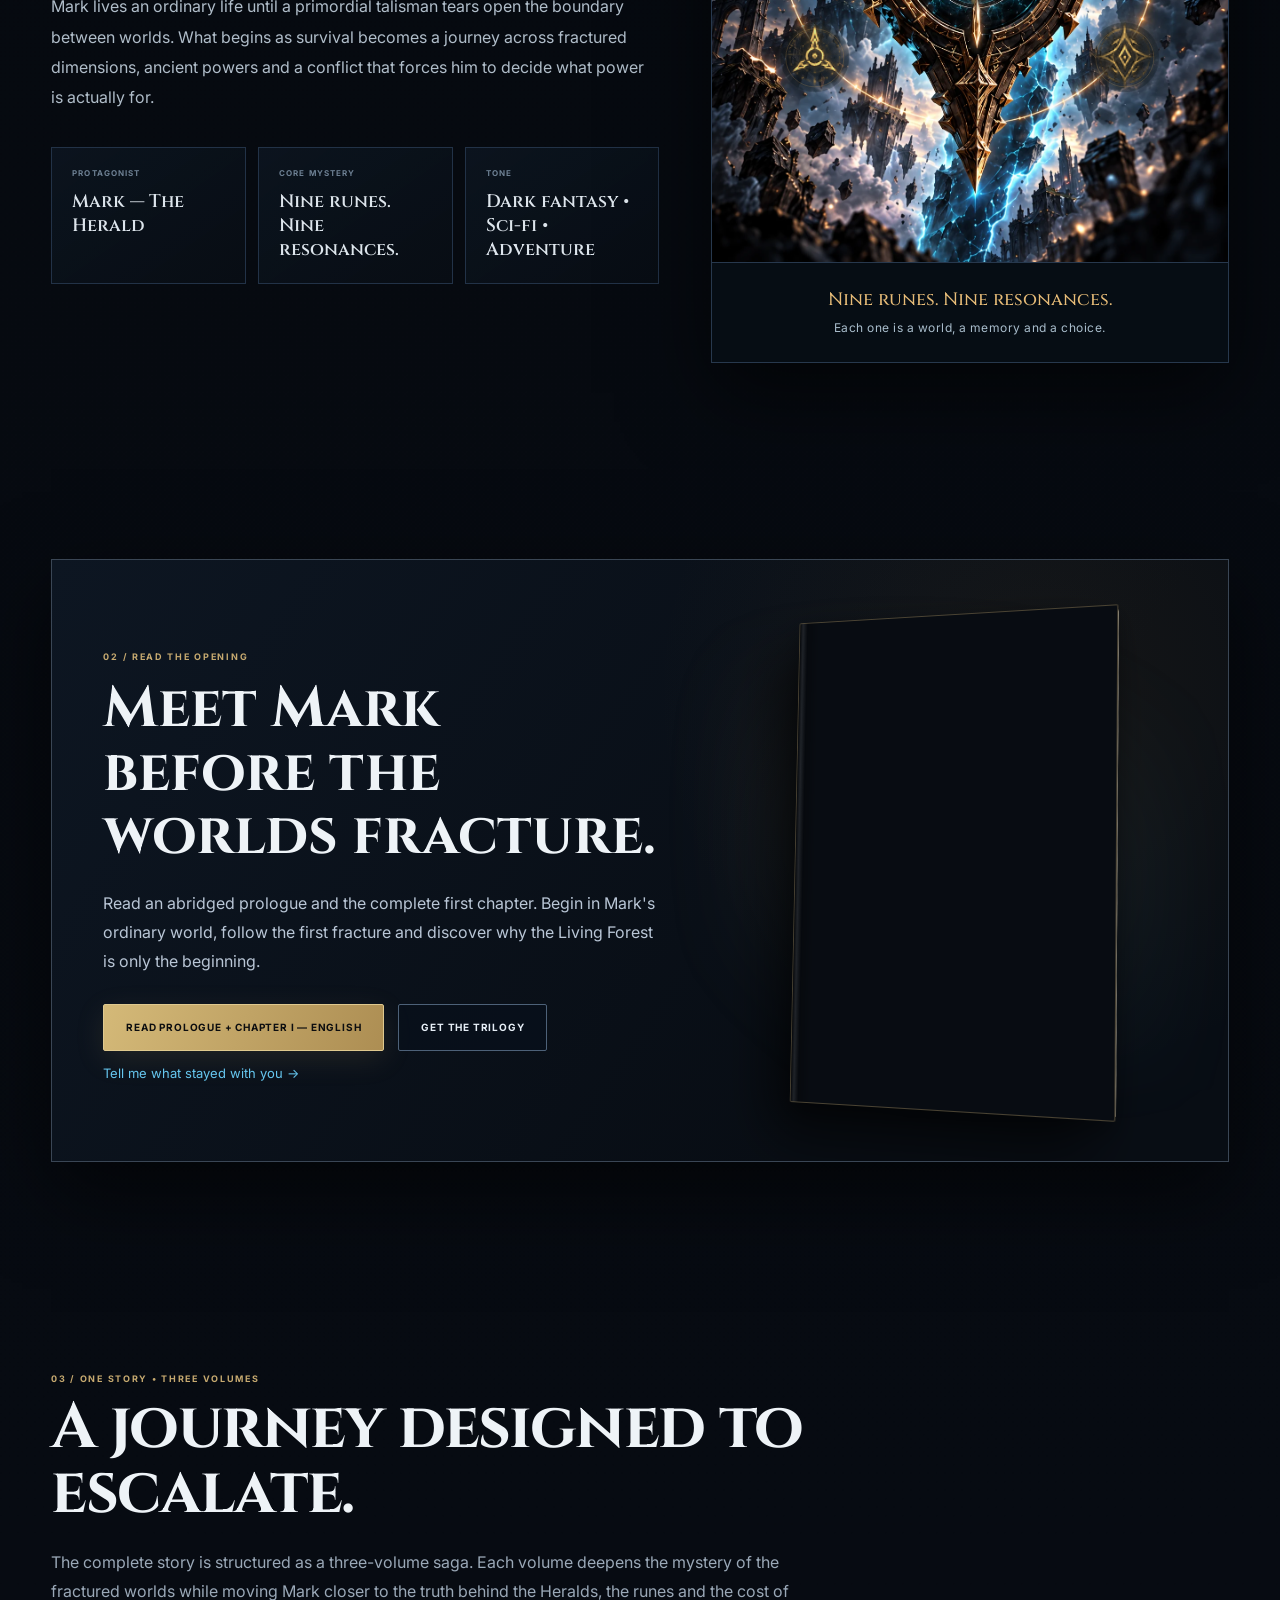
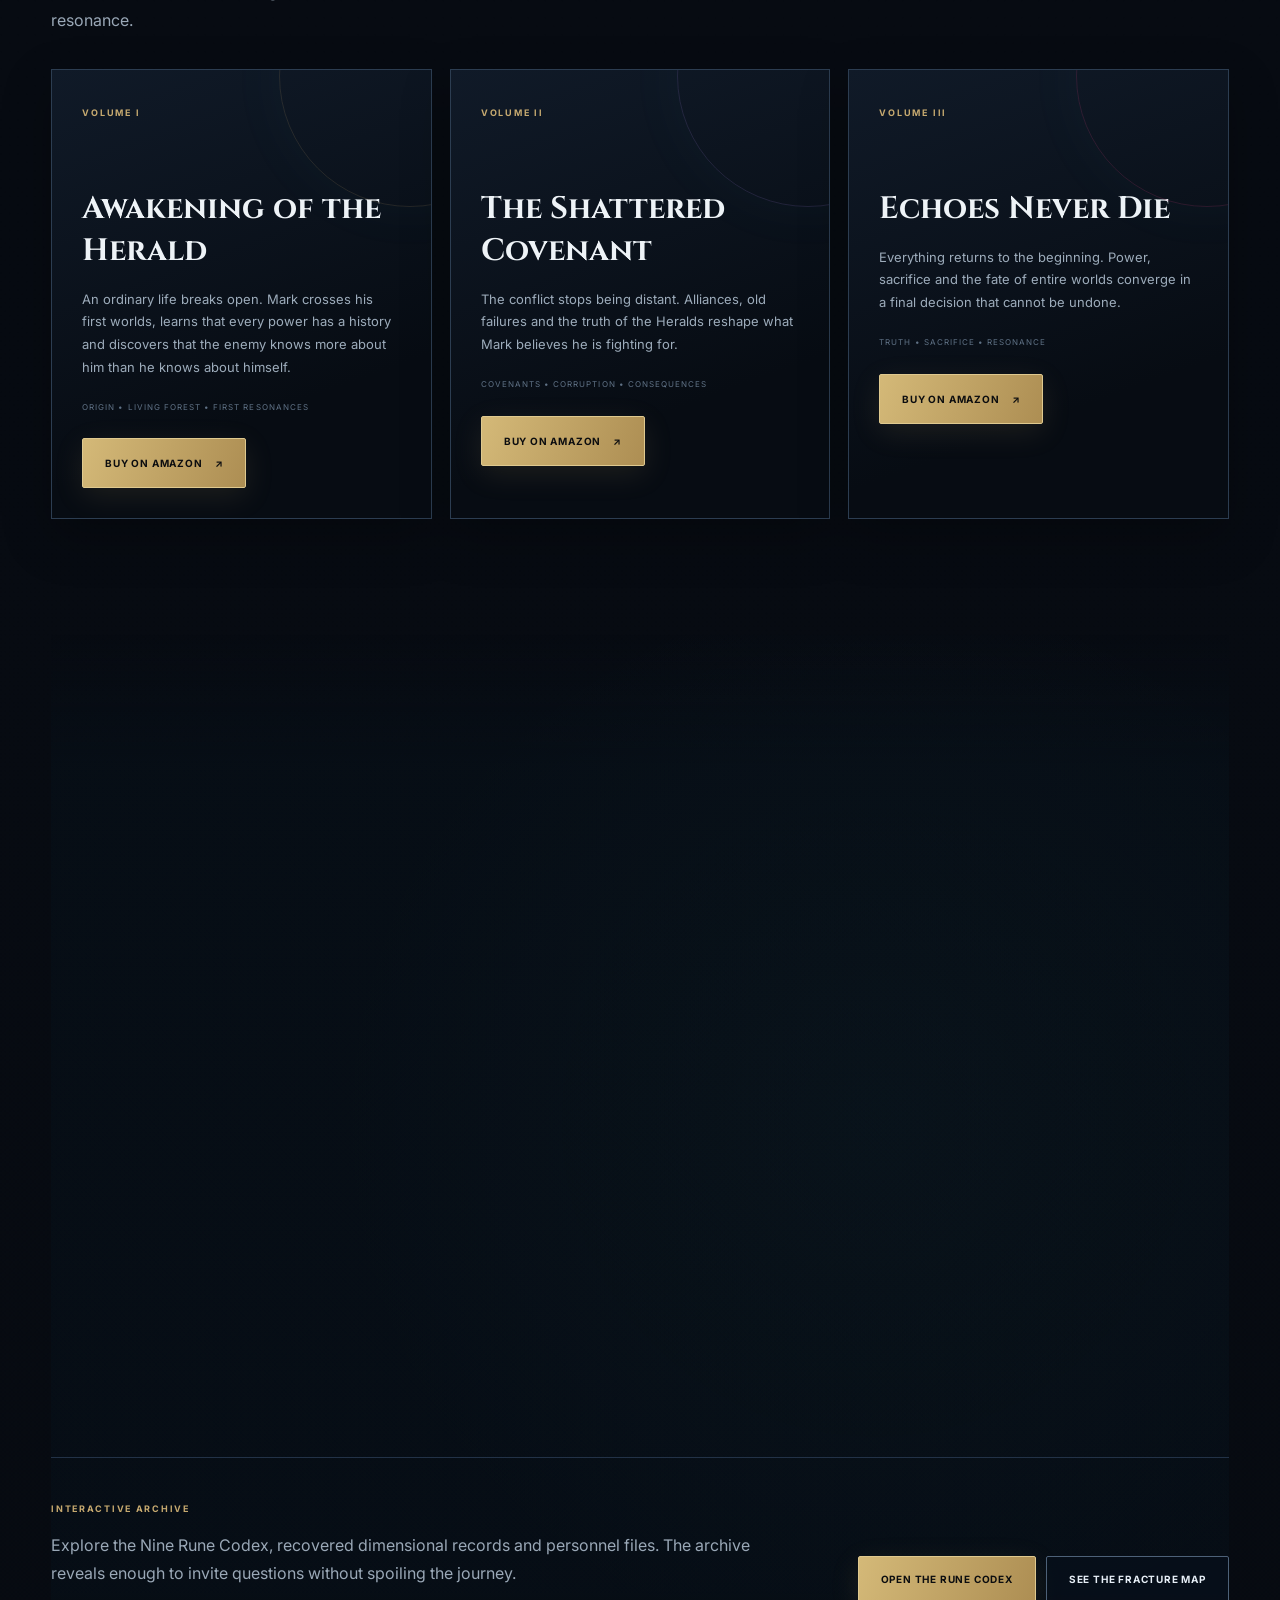
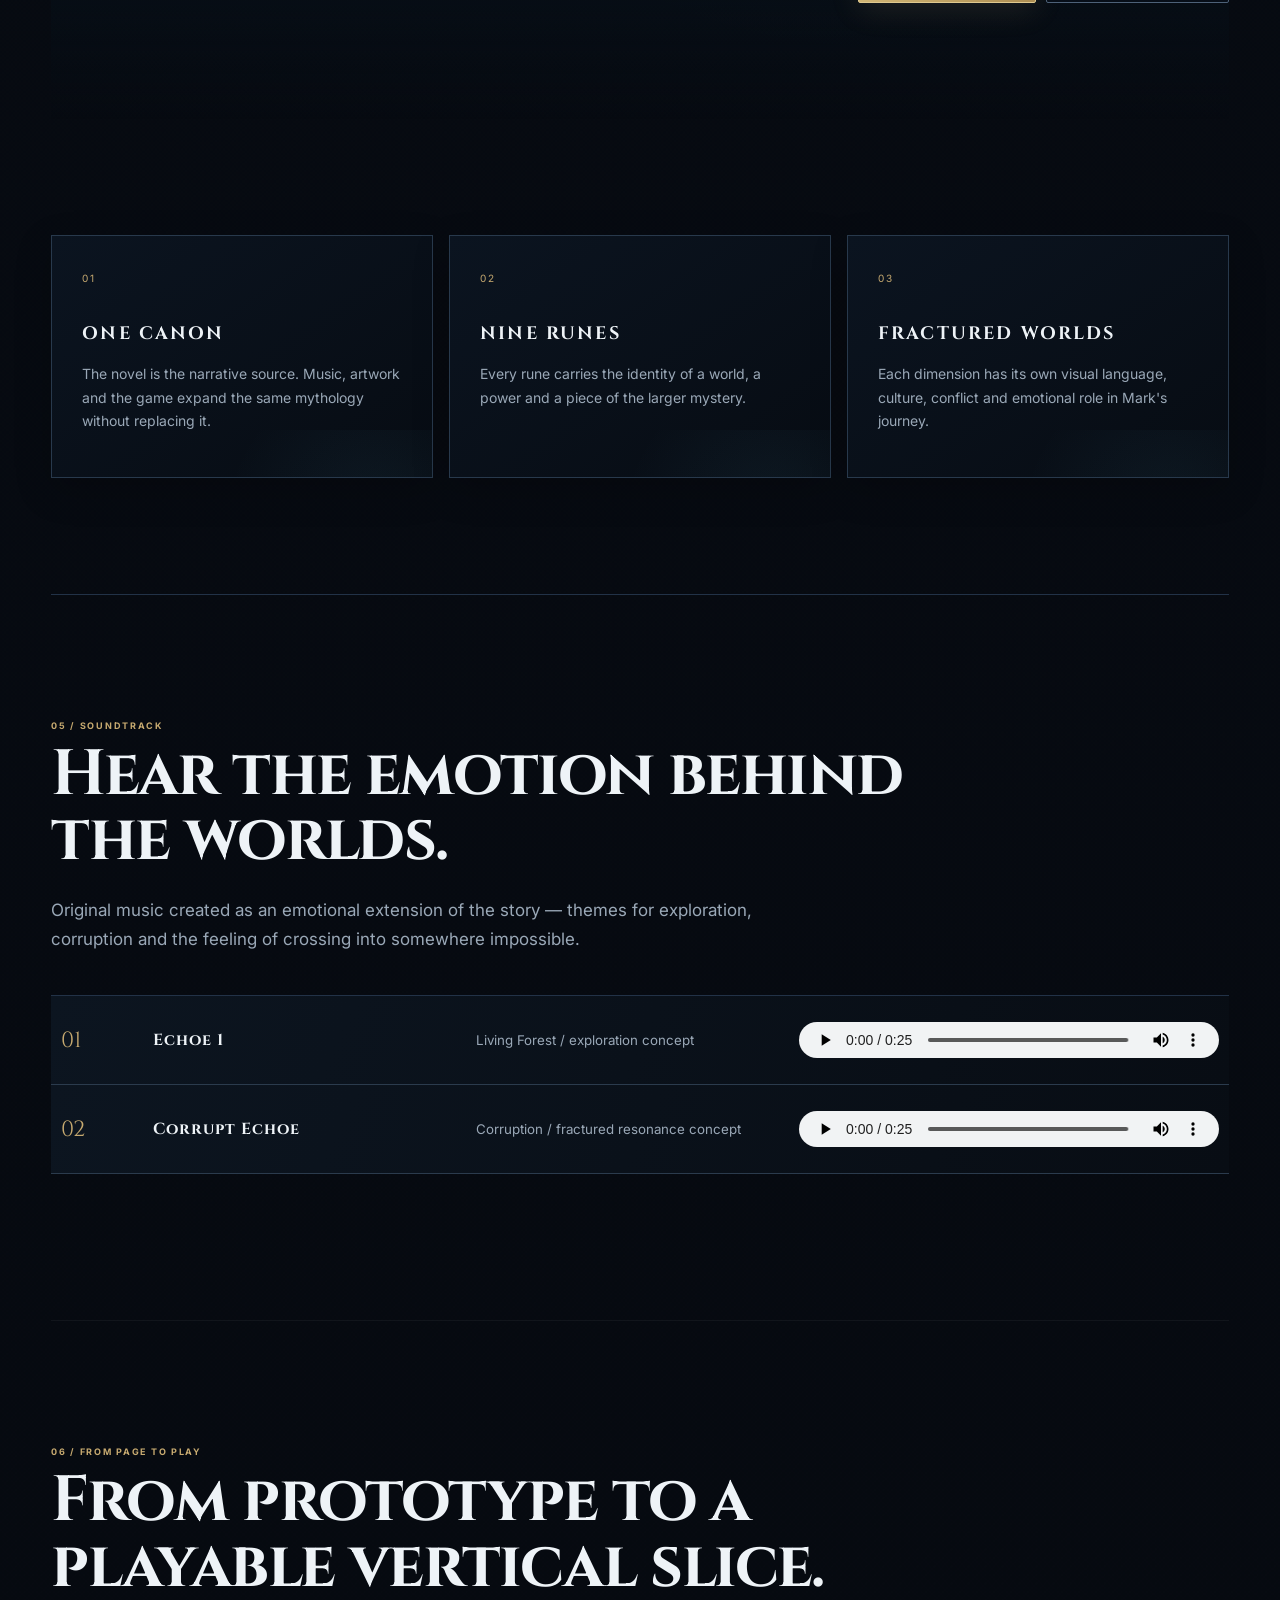
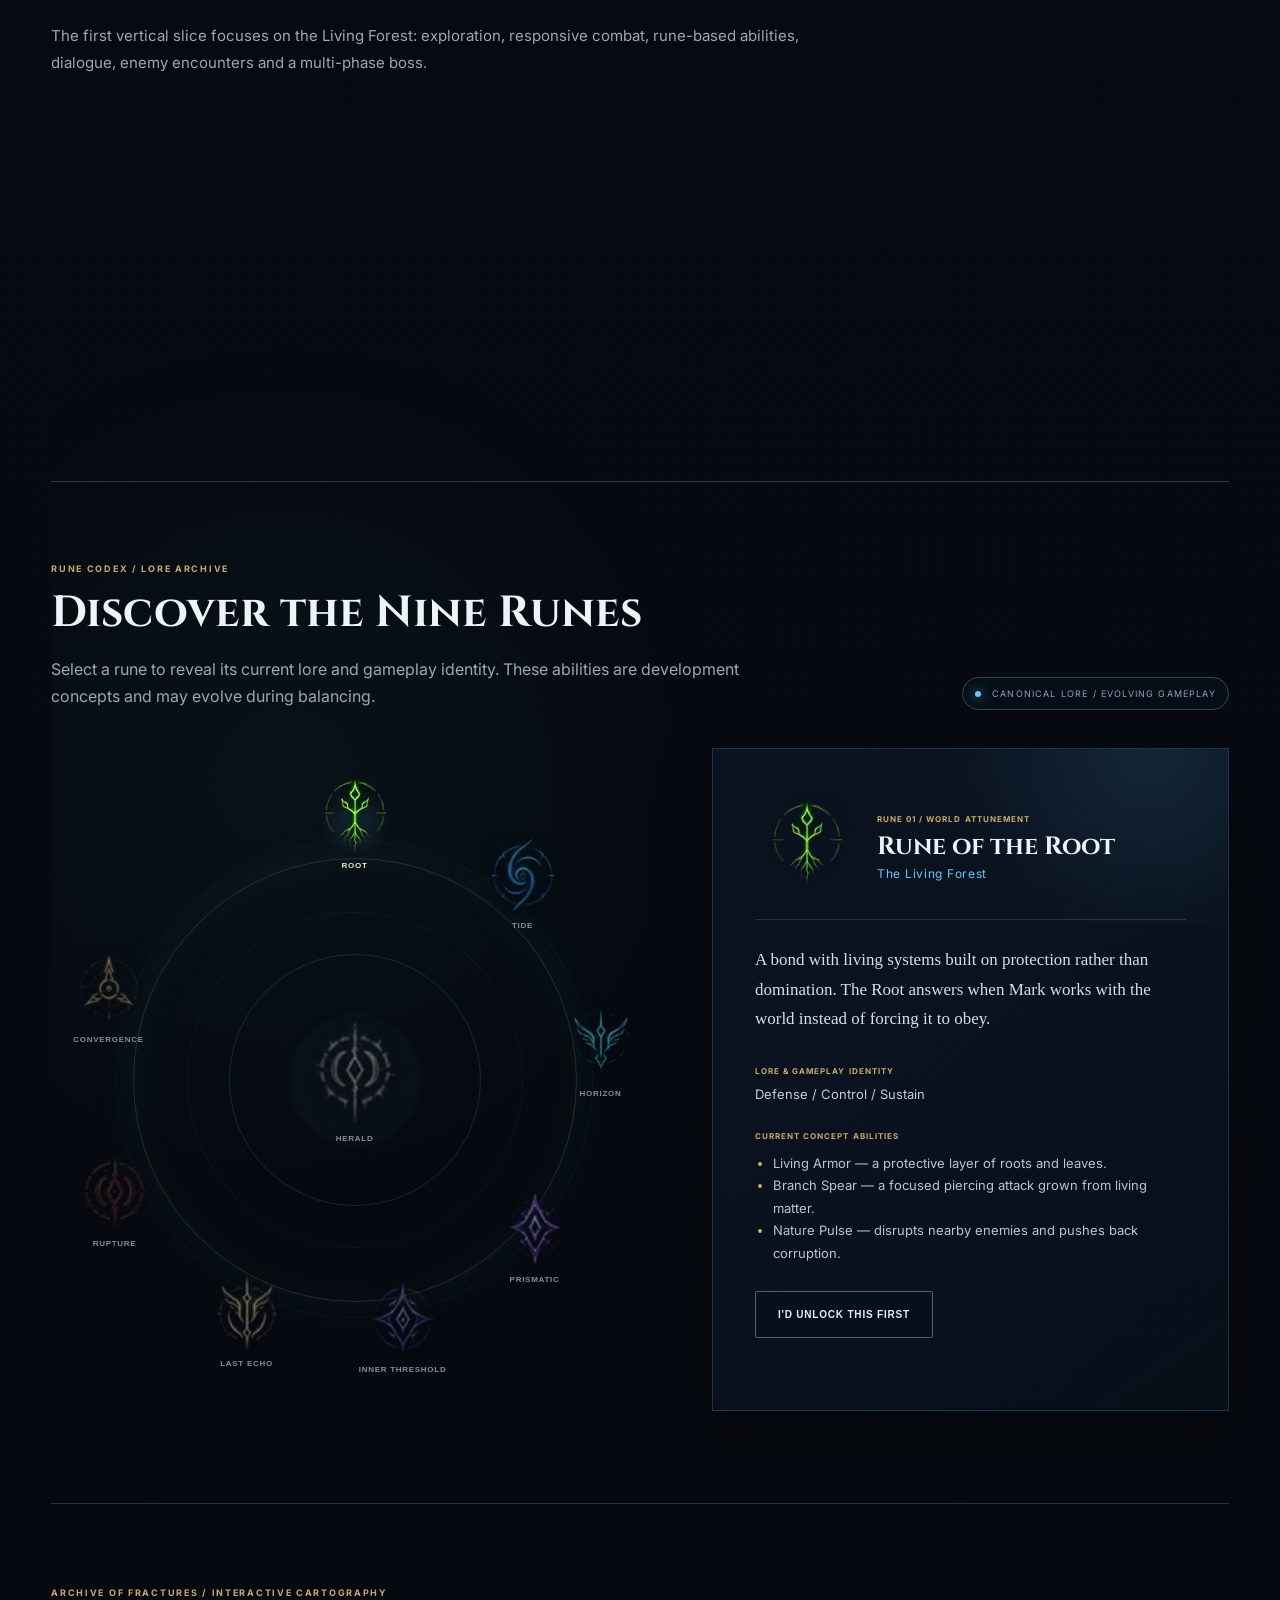
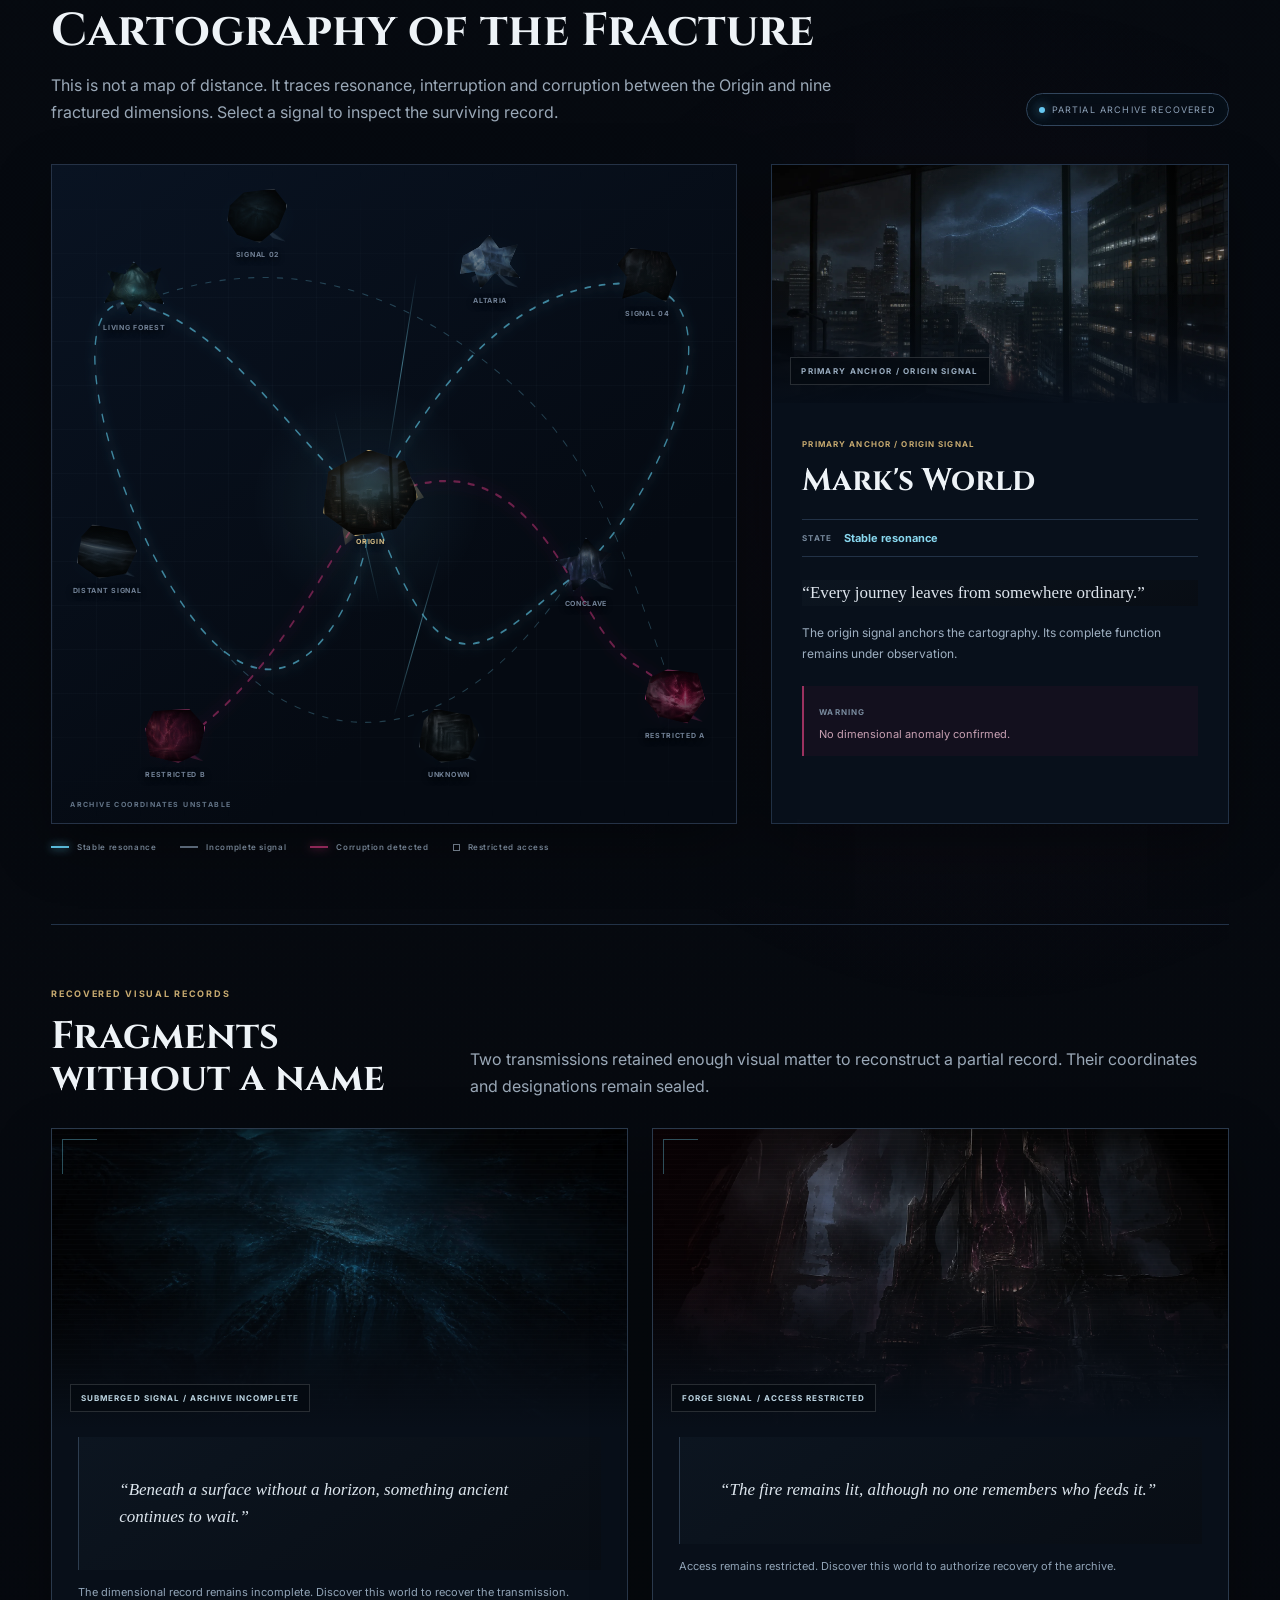
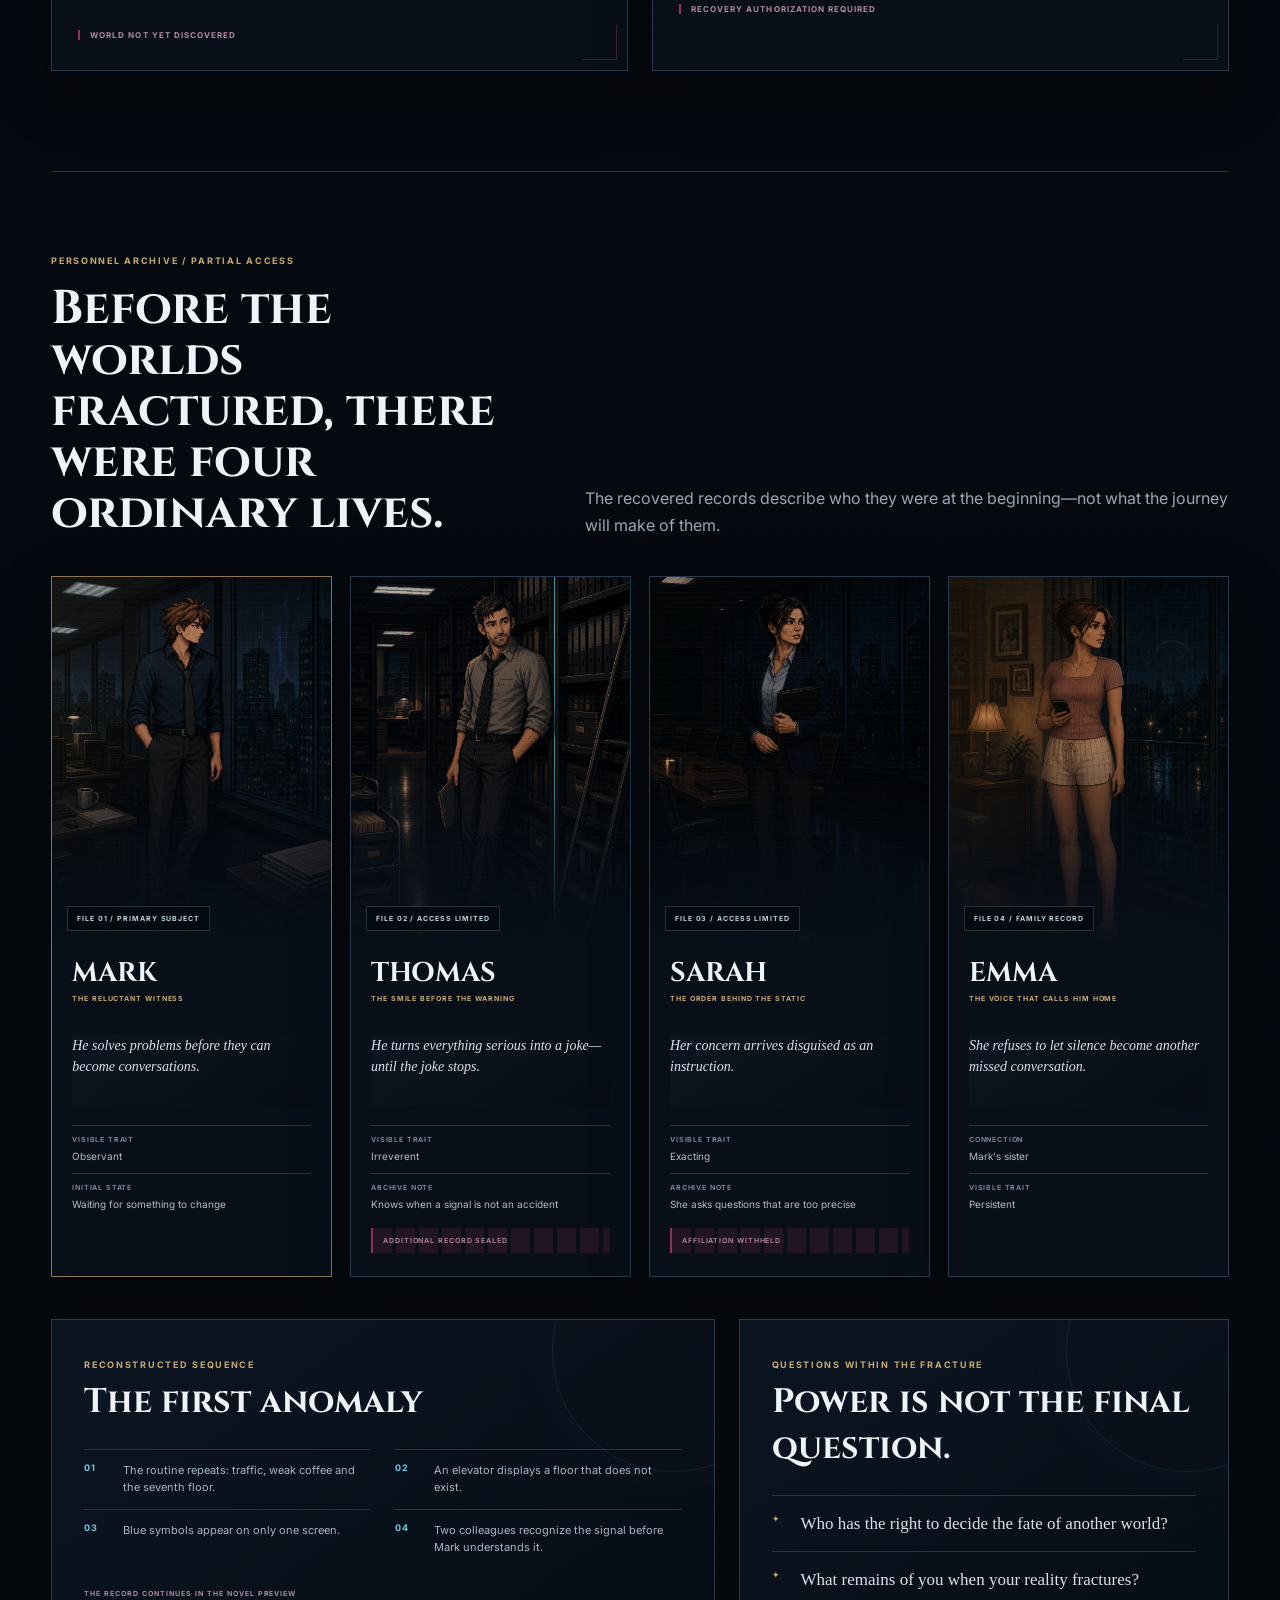
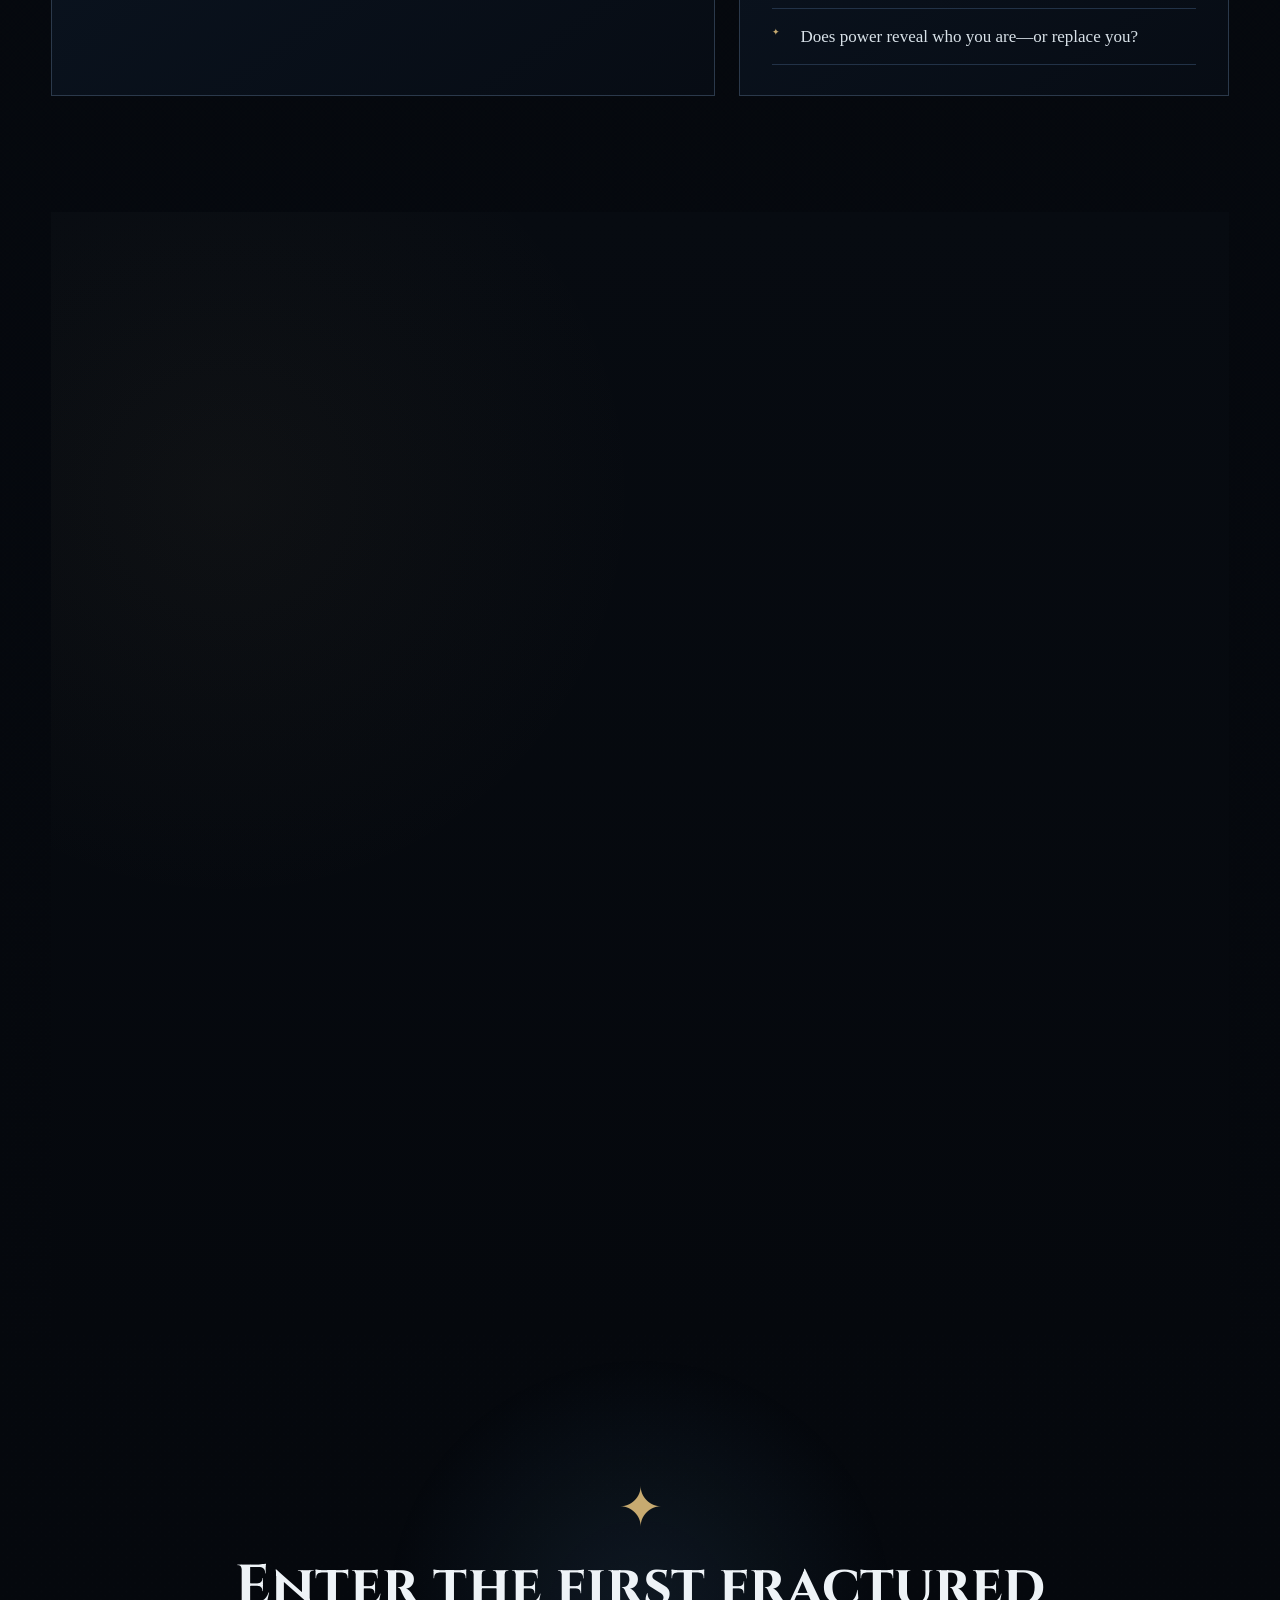
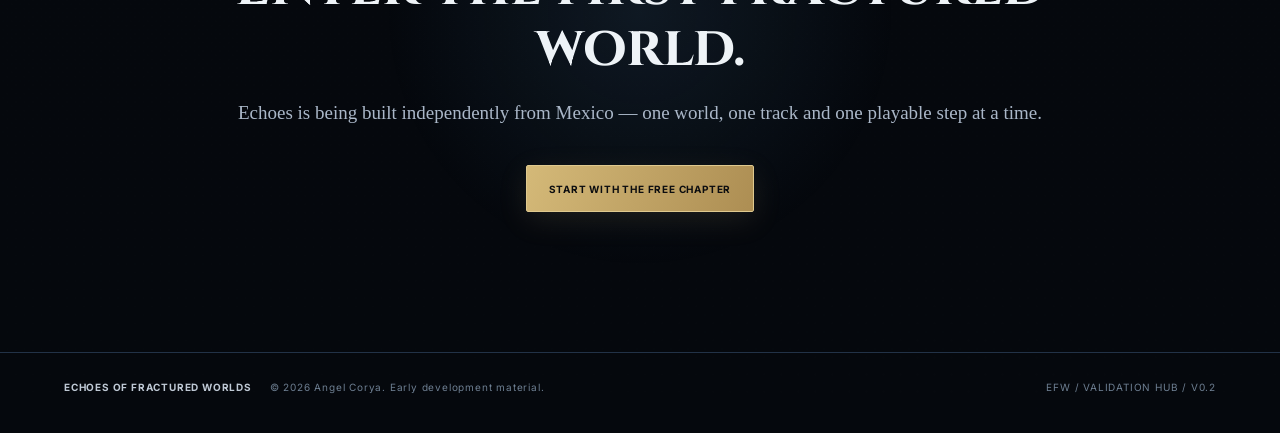
==== commit 271f72d5: "Add trilogy purchase banners and direct Amazon links" ====
--- a/index.html
+++ b/index.html
@@ -1,22 +1,51 @@
-<!doctype html><html lang="en"><head><meta charset="utf-8"><meta name="viewport" content="width=device-width,initial-scale=1"><meta name="theme-color" content="#070b13"><meta name="description" content="Echoes of Fractured Worlds by Angel Corya — a dark-fantasy novel of nine runes, fractured dimensions and a story expanding into music and games."><meta property="og:title" content="Echoes of Fractured Worlds"><meta property="og:description" content="The story begins on the page. Nine runes. Fractured worlds. One Herald pulled beyond the life he knew."><meta property="og:image" content="https://angelcorya.github.io/echoes-of-fractured-worlds/assets/hero.webp"><title>Echoes of Fractured Worlds — The Novel & Official Universe</title><link rel="preconnect" href="https://fonts.googleapis.com"><link rel="preconnect" href="https://fonts.gstatic.com" crossorigin><link href="https://fonts.googleapis.com/css2?family=Cinzel:wght@500;600;700&family=Inter:wght@300;400;500;600;700&display=swap" rel="stylesheet"><link rel="stylesheet" href="base-a.css"><link rel="stylesheet" href="base-b.css"><link rel="stylesheet" href="codex.css?v=20260824-atlas4"><link rel="stylesheet" href="pro-refresh.css?v=20261005-rune-talisman1"></head><body><div class="noise"></div><header class="nav"><a class="brand" href="#top"><span class="brand-mark">✦</span><span>ECHOES</span></a><nav><a href="#novel" data-en="The Novel" data-es="La novela">The Novel</a><a href="#read" data-en="Read" data-es="Leer">Read</a><a href="#world" data-en="Lore" data-es="Lore">Lore</a><a href="#listen" data-en="Soundtrack" data-es="Soundtrack">Soundtrack</a><a href="#game" data-en="Game" data-es="Juego">Game</a></nav><button class="lang" id="langButton">ES</button></header><main id="top"><section class="hero">
-<div aria-label="Echoes of Fractured Worlds key art" class="hero-image" role="img"></div>
-<div class="hero-gradient"></div>
-<div class="hero-content">
-<p class="eyebrow" data-en="THE NOVEL THAT OPENS THE FRACTURE • BY ANGEL CORYA" data-es="LA NOVELA QUE ABRE LA FRACTURA • POR ANGEL CORYA">THE NOVEL THAT OPENS THE FRACTURE • BY ANGEL CORYA</p>
-<h1>ECHOES<br/><span>OF FRACTURED WORLDS</span></h1>
-<p class="hook" data-en="Nine runes. Fractured worlds. A man pulled beyond the life he knew. The story begins on the page." data-es="Nueve runas. Mundos fracturados. Un hombre arrancado de la vida que conocía. La historia comienza en la página.">
-          Nine runes. Fractured worlds. A man pulled beyond the life he knew. The story begins on the page.
-        </p>
-<div class="hero-actions">
-<a class="btn primary" data-en="Read the opening" data-es="Leer el inicio" href="#read">Read the opening</a>
-<a class="btn ghost" data-en="Enter the lore" data-es="Entrar al lore" href="#world">Enter the lore</a>
-</div>
-<div class="status-row">
-<span data-en="Novel: final publication preparation" data-es="Novela: preparación final para publicación">Novel: final publication preparation</span>
-<span data-en="Lore: Nine Rune archive online" data-es="Lore: archivo de las Nueve Runas en línea">Lore: Nine Rune archive online</span>
-<span data-en="Game: 2D vertical slice in development" data-es="Juego: vertical slice 2D en desarrollo">Game: 2D vertical slice in development</span>
-</div>
-</div>
-<a class="scroll" href="#world"><span></span><small data-en="BEGIN" data-es="COMIENZA">BEGIN</small></a>
-</section><div id="dynamicContent"><div class="loading">Loading the fractured worlds…</div></div></main><div class="ambient-player" id="ambientPlayer"><audio id="ambientAudio" loop preload="metadata"><source src="assets/echoes-main-theme.mp3" type="audio/mpeg"/></audio><button aria-pressed="false" class="ambient-toggle" id="ambientToggle" type="button"><span aria-hidden="true" class="ambient-icon">▶</span><span data-en="Play main theme" data-es="Activar tema principal">Play main theme</span></button><label class="ambient-volume"><span class="sr-only" data-en="Ambient music volume" data-es="Volumen de música ambiental">Ambient music volume</span><input aria-label="Ambient music volume" id="ambientVolume" max="40" min="0" step="1" type="range" value="22"/></label></div><script src="runes-data.js"></script><script src="worlds-data.js?v=20260824-atlas4"></script><script src="app.js?v=20260824-atlas4"></script><script src="novel-talisman.js?v=20261005-rune-talisman1" defer></script></body></html>
-
+<!doctype html><html lang="en"><head><meta charset="utf-8"><meta name="viewport" content="width=device-width,initial-scale=1"><meta name="theme-color" content="#070b13"><meta name="description" content="Echoes of Fractured Worlds by Angel Corya — a dark-fantasy novel of nine runes, fractured dimensions and a story expanding into music and games."><meta property="og:title" content="Echoes of Fractured Worlds"><meta property="og:description" content="The story begins on the page. Nine runes. Fractured worlds. One Herald pulled beyond the life he knew."><meta property="og:image" content="https://angelcorya.github.io/echoes-of-fractured-worlds/assets/hero.webp"><title>Echoes of Fractured Worlds — The Novel & Official Universe</title><link rel="preconnect" href="https://fonts.googleapis.com"><link rel="preconnect" href="https://fonts.gstatic.com" crossorigin><link href="https://fonts.googleapis.com/css2?family=Cinzel:wght@500;600;700&family=Inter:wght@300;400;500;600;700&display=swap" rel="stylesheet"><link rel="stylesheet" href="base-a.css"><link rel="stylesheet" href="base-b.css"><link rel="stylesheet" href="codex.css?v=20260824-atlas4"><link rel="stylesheet" href="pro-refresh.css?v=20261015-amazon1"></head><body><div class="noise"></div><header class="nav"><a class="brand" href="#top"><span class="brand-mark">✦</span><span>ECHOES</span></a><nav><a href="#books" data-en="Books" data-es="Libros">Books</a><a href="#novel" data-en="The Novel" data-es="La novela">The Novel</a><a href="#read" data-en="Read" data-es="Leer">Read</a><a href="#world" data-en="Lore" data-es="Lore">Lore</a><a href="#listen" data-en="Soundtrack" data-es="Soundtrack">Soundtrack</a><a href="#game" data-en="Game" data-es="Juego">Game</a></nav><button class="lang" id="langButton">ES</button></header><main id="top"><section class="hero">
+<div aria-label="Echoes of Fractured Worlds key art" class="hero-image" role="img"></div>
+<div class="hero-gradient"></div>
+<div class="hero-content">
+<p class="eyebrow" data-en="THE NOVEL THAT OPENS THE FRACTURE • BY ANGEL CORYA" data-es="LA NOVELA QUE ABRE LA FRACTURA • POR ANGEL CORYA">THE NOVEL THAT OPENS THE FRACTURE • BY ANGEL CORYA</p>
+<h1>ECHOES<br/><span>OF FRACTURED WORLDS</span></h1>
+<p class="hook" data-en="Nine runes. Fractured worlds. A man pulled beyond the life he knew. The story begins on the page." data-es="Nueve runas. Mundos fracturados. Un hombre arrancado de la vida que conocía. La historia comienza en la página.">
+          Nine runes. Fractured worlds. A man pulled beyond the life he knew. The story begins on the page.
+        </p>
+<div class="hero-actions">
+<a class="btn primary" data-en="Get the books" data-es="Consigue los libros" href="#books">Get the books</a>
+<a class="btn ghost" data-en="Read the opening" data-es="Leer el inicio" href="#read">Read the opening</a>
+<a class="btn ghost" data-en="Enter the lore" data-es="Entrar al lore" href="#world">Enter the lore</a>
+</div>
+<div class="status-row">
+<span data-en="Novel: available on Amazon" data-es="Novela: disponible en Amazon">Novel: available on Amazon</span>
+<span data-en="Lore: Nine Rune archive online" data-es="Lore: archivo de las Nueve Runas en línea">Lore: Nine Rune archive online</span>
+<span data-en="Game: 2D vertical slice in development" data-es="Juego: vertical slice 2D en desarrollo">Game: 2D vertical slice in development</span>
+</div>
+</div>
+<a class="scroll" href="#books"><span></span><small data-en="BEGIN" data-es="COMIENZA">BEGIN</small></a>
+</section>
+<section class="section purchase" id="books" aria-labelledby="booksTitle">
+<div class="purchase-heading">
+<p class="kicker" data-en="THE TRILOGY / BY ANGEL CORYA" data-es="LA TRILOGÍA / POR ANGEL CORYA">THE TRILOGY / BY ANGEL CORYA</p>
+<h2 id="booksTitle" data-en="The story awaits you." data-es="La historia te espera.">The story awaits you.</h2>
+<p data-en="Three volumes. One journey across fractured worlds. Choose your next chapter." data-es="Tres tomos. Un viaje a través de mundos fracturados. Elige tu próximo capítulo.">Three volumes. One journey across fractured worlds. Choose your next chapter.</p>
+</div>
+<div class="purchase-list">
+<article class="purchase-volume purchase-volume-1" aria-labelledby="purchase-title-1">
+<h3 class="purchase-hook" data-en="Volume I · Where it all begins" data-es="Tomo I · El inicio de todo">Volume I · Where it all begins</h3>
+<div class="purchase-banner">
+<a class="purchase-cover" href="https://a.co/d/0djulOKH" target="_blank" rel="noopener noreferrer" aria-labelledby="purchase-title-1"><img src="assets/book-volume-1.webp" width="750" height="1200" loading="lazy" decoding="async" alt="Echoes of Fractured Worlds — Awakening of the Herald"/></a>
+<div class="purchase-copy"><p class="kicker">ECHOES OF FRACTURED WORLDS</p><h4 id="purchase-title-1">Awakening of the Herald</h4><p class="purchase-description" data-en="An ordinary life. An impossible talisman. The first step into worlds that will change Mark forever." data-es="Una vida ordinaria. Un talismán imposible. El primer paso hacia mundos que cambiarán a Mark para siempre.">An ordinary life. An impossible talisman. The first step into worlds that will change Mark forever.</p><a class="btn primary amazon-buy" href="https://a.co/d/0djulOKH" target="_blank" rel="noopener noreferrer" aria-describedby="purchase-title-1"><span data-en="Buy on Amazon" data-es="Comprar en Amazon">Buy on Amazon</span><span aria-hidden="true"> ↗</span></a><small class="purchase-language" data-en="Books in Spanish · Opens Amazon in a new tab" data-es="Libros en español · Abre Amazon en otra pestaña">Books in Spanish · Opens Amazon in a new tab</small></div>
+<span class="purchase-numeral" aria-hidden="true">I</span></div></article>
+<article class="purchase-volume purchase-volume-2" aria-labelledby="purchase-title-2">
+<h3 class="purchase-hook" data-en="Volume II · Everything can fracture" data-es="Tomo II · Todo puede fracturarse">Volume II · Everything can fracture</h3>
+<div class="purchase-banner">
+<a class="purchase-cover" href="https://a.co/d/0fBUIu0V" target="_blank" rel="noopener noreferrer" aria-labelledby="purchase-title-2"><img src="assets/book-volume-2.webp" width="750" height="1200" loading="lazy" decoding="async" alt="Echoes of Fractured Worlds — The Shattered Covenant"/></a>
+<div class="purchase-copy"><p class="kicker">ECHOES OF FRACTURED WORLDS</p><h4 id="purchase-title-2">The Shattered Covenant</h4><p class="purchase-description" data-en="Alliances are tested, and the truth of the Heralds changes what Mark believes he is fighting for." data-es="Las alianzas se ponen a prueba y la verdad de los Heraldos transforma aquello por lo que Mark cree luchar.">Alliances are tested, and the truth of the Heralds changes what Mark believes he is fighting for.</p><a class="btn primary amazon-buy" href="https://a.co/d/0fBUIu0V" target="_blank" rel="noopener noreferrer" aria-describedby="purchase-title-2"><span data-en="Buy on Amazon" data-es="Comprar en Amazon">Buy on Amazon</span><span aria-hidden="true"> ↗</span></a><small class="purchase-language" data-en="Books in Spanish · Opens Amazon in a new tab" data-es="Libros en español · Abre Amazon en otra pestaña">Books in Spanish · Opens Amazon in a new tab</small></div>
+<span class="purchase-numeral" aria-hidden="true">II</span></div></article>
+<article class="purchase-volume purchase-volume-3" aria-labelledby="purchase-title-3">
+<h3 class="purchase-hook" data-en="Volume III · Echoes never die" data-es="Tomo III · Los ecos nunca mueren">Volume III · Echoes never die</h3>
+<div class="purchase-banner">
+<a class="purchase-cover" href="https://a.co/d/0egPPrZY" target="_blank" rel="noopener noreferrer" aria-labelledby="purchase-title-3"><img src="assets/book-volume-3.webp" width="750" height="1200" loading="lazy" decoding="async" alt="Echoes of Fractured Worlds — Echoes Never Die"/></a>
+<div class="purchase-copy"><p class="kicker">ECHOES OF FRACTURED WORLDS</p><h4 id="purchase-title-3">Echoes Never Die</h4><p class="purchase-description" data-en="Power, sacrifice and the fate of entire worlds converge in the conclusion of the trilogy." data-es="Poder, sacrificio y el destino de mundos enteros convergen en el desenlace de la trilogía.">Power, sacrifice and the fate of entire worlds converge in the conclusion of the trilogy.</p><a class="btn primary amazon-buy" href="https://a.co/d/0egPPrZY" target="_blank" rel="noopener noreferrer" aria-describedby="purchase-title-3"><span data-en="Buy on Amazon" data-es="Comprar en Amazon">Buy on Amazon</span><span aria-hidden="true"> ↗</span></a><small class="purchase-language" data-en="Books in Spanish · Opens Amazon in a new tab" data-es="Libros en español · Abre Amazon en otra pestaña">Books in Spanish · Opens Amazon in a new tab</small></div>
+<span class="purchase-numeral" aria-hidden="true">III</span></div></article>
+</div>
+</section>
+<div id="dynamicContent"><div class="loading">Loading the fractured worlds…</div></div></main><div class="ambient-player" id="ambientPlayer"><audio id="ambientAudio" loop preload="metadata"><source src="assets/echoes-main-theme.mp3" type="audio/mpeg"/></audio><button aria-pressed="false" class="ambient-toggle" id="ambientToggle" type="button"><span aria-hidden="true" class="ambient-icon">▶</span><span data-en="Play main theme" data-es="Activar tema principal">Play main theme</span></button><label class="ambient-volume"><span class="sr-only" data-en="Ambient music volume" data-es="Volumen de música ambiental">Ambient music volume</span><input aria-label="Ambient music volume" id="ambientVolume" max="40" min="0" step="1" type="range" value="22"/></label></div><script src="runes-data.js"></script><script src="worlds-data.js?v=20260824-atlas4"></script><script src="app.js?v=20260824-atlas4"></script><script src="novel-talisman.js?v=20261005-rune-talisman1" defer></script></body></html>
+
--- a/pro-refresh.css
+++ b/pro-refresh.css
@@ -477,3 +477,43 @@
   .hero-actions,.lore-actions{display:grid;width:100%}
   .hero-actions .btn,.lore-actions .btn{text-align:center}
 }
+
+/* Published trilogy: direct purchase banners, October 2026. */
+#books{scroll-margin-top:90px}
+.purchase{padding-top:72px;padding-bottom:72px}
+.purchase-heading{max-width:800px;margin-bottom:48px}
+.purchase-heading h2{font-family:Cinzel,Georgia,serif;font-size:clamp(34px,4.8vw,62px);line-height:1.14;margin:18px 0}
+.purchase-heading>p:last-child{color:#b1bfce;line-height:1.8;max-width:650px}
+.purchase-list{display:grid;gap:44px}
+.purchase-volume{--volume-rgb:99,203,232;min-width:0}
+.purchase-volume-2{--volume-rgb:174,117,236}
+.purchase-volume-3{--volume-rgb:106,184,159}
+.purchase-hook{font:500 clamp(17px,2.1vw,24px)/1.5 Cinzel,Georgia,serif;margin:0 0 16px;color:rgb(var(--volume-rgb))}
+.purchase-banner{position:relative;isolation:isolate;display:grid;grid-template-columns:240px minmax(0,1fr);align-items:center;gap:clamp(28px,5vw,72px);padding:40px clamp(24px,5vw,64px);border:1px solid rgba(var(--volume-rgb),.27);background:radial-gradient(ellipse at 12% 60%,rgba(var(--volume-rgb),.14),transparent 65%),linear-gradient(120deg,#101b29,#080d15);overflow:hidden;box-shadow:0 22px 55px #0004}
+.purchase-banner:before{content:"";position:absolute;inset:0;z-index:-1;border-left:3px solid rgba(var(--volume-rgb),.6);pointer-events:none}
+.purchase-cover{display:block;width:220px;max-width:100%;margin:auto;transform:perspective(1200px) rotateY(-8deg);box-shadow:-7px 4px 0 #10151e,-10px 5px 0 rgba(var(--volume-rgb),.25),0 22px 35px #000b;transition:transform .25s ease}
+.purchase-cover img{display:block;width:100%;height:auto}
+.purchase-copy{position:relative;z-index:1;max-width:620px;min-width:0}
+.purchase-copy h4{font:500 clamp(27px,3.5vw,45px)/1.2 Cinzel,Georgia,serif;color:#f0e4ce;margin:16px 0 22px;overflow-wrap:break-word}
+.purchase-description{color:#b9c7d5;font-size:15px;line-height:1.85;margin-bottom:28px;max-width:530px}
+.amazon-buy{gap:12px;min-height:50px}
+.purchase-language{display:block;color:#93a6b9;font-size:11px;line-height:1.6;margin-top:16px}
+.purchase-numeral{position:absolute;right:20px;bottom:-25px;z-index:-1;font:400 220px/1 Cinzel,Georgia,serif;color:rgba(var(--volume-rgb),.045);pointer-events:none}
+.volume-card .amazon-buy{margin-top:24px;align-self:flex-start}
+.volume-card h3{overflow-wrap:break-word}
+.purchase a:focus-visible{outline:3px solid rgb(var(--volume-rgb));outline-offset:6px}
+@media(hover:hover){.purchase-cover:hover{transform:perspective(1200px) rotateY(0) translateY(-4px)}}
+@media(max-width:650px){
+ .purchase{padding-top:48px;padding-bottom:48px}
+ .purchase-heading{margin-bottom:32px}
+ .purchase-list{gap:32px}
+ .purchase-banner{grid-template-columns:minmax(0,1fr);padding:30px 24px;gap:30px;text-align:center}
+ .purchase-hook{font-size:17px}
+ .purchase-cover{width:190px;transform:none}
+ .purchase-copy .kicker{line-height:1.8}
+ .purchase-copy h4{font-size:29px}
+ .purchase-description{font-size:14px}
+ .purchase-copy .amazon-buy{width:100%;box-sizing:border-box}
+}
+@media(prefers-reduced-motion:reduce){.purchase-cover{transform:none;transition:none}.purchase-cover:hover{transform:none}}
+.volume-card small{position:static;display:block;margin-top:22px;line-height:1.7}
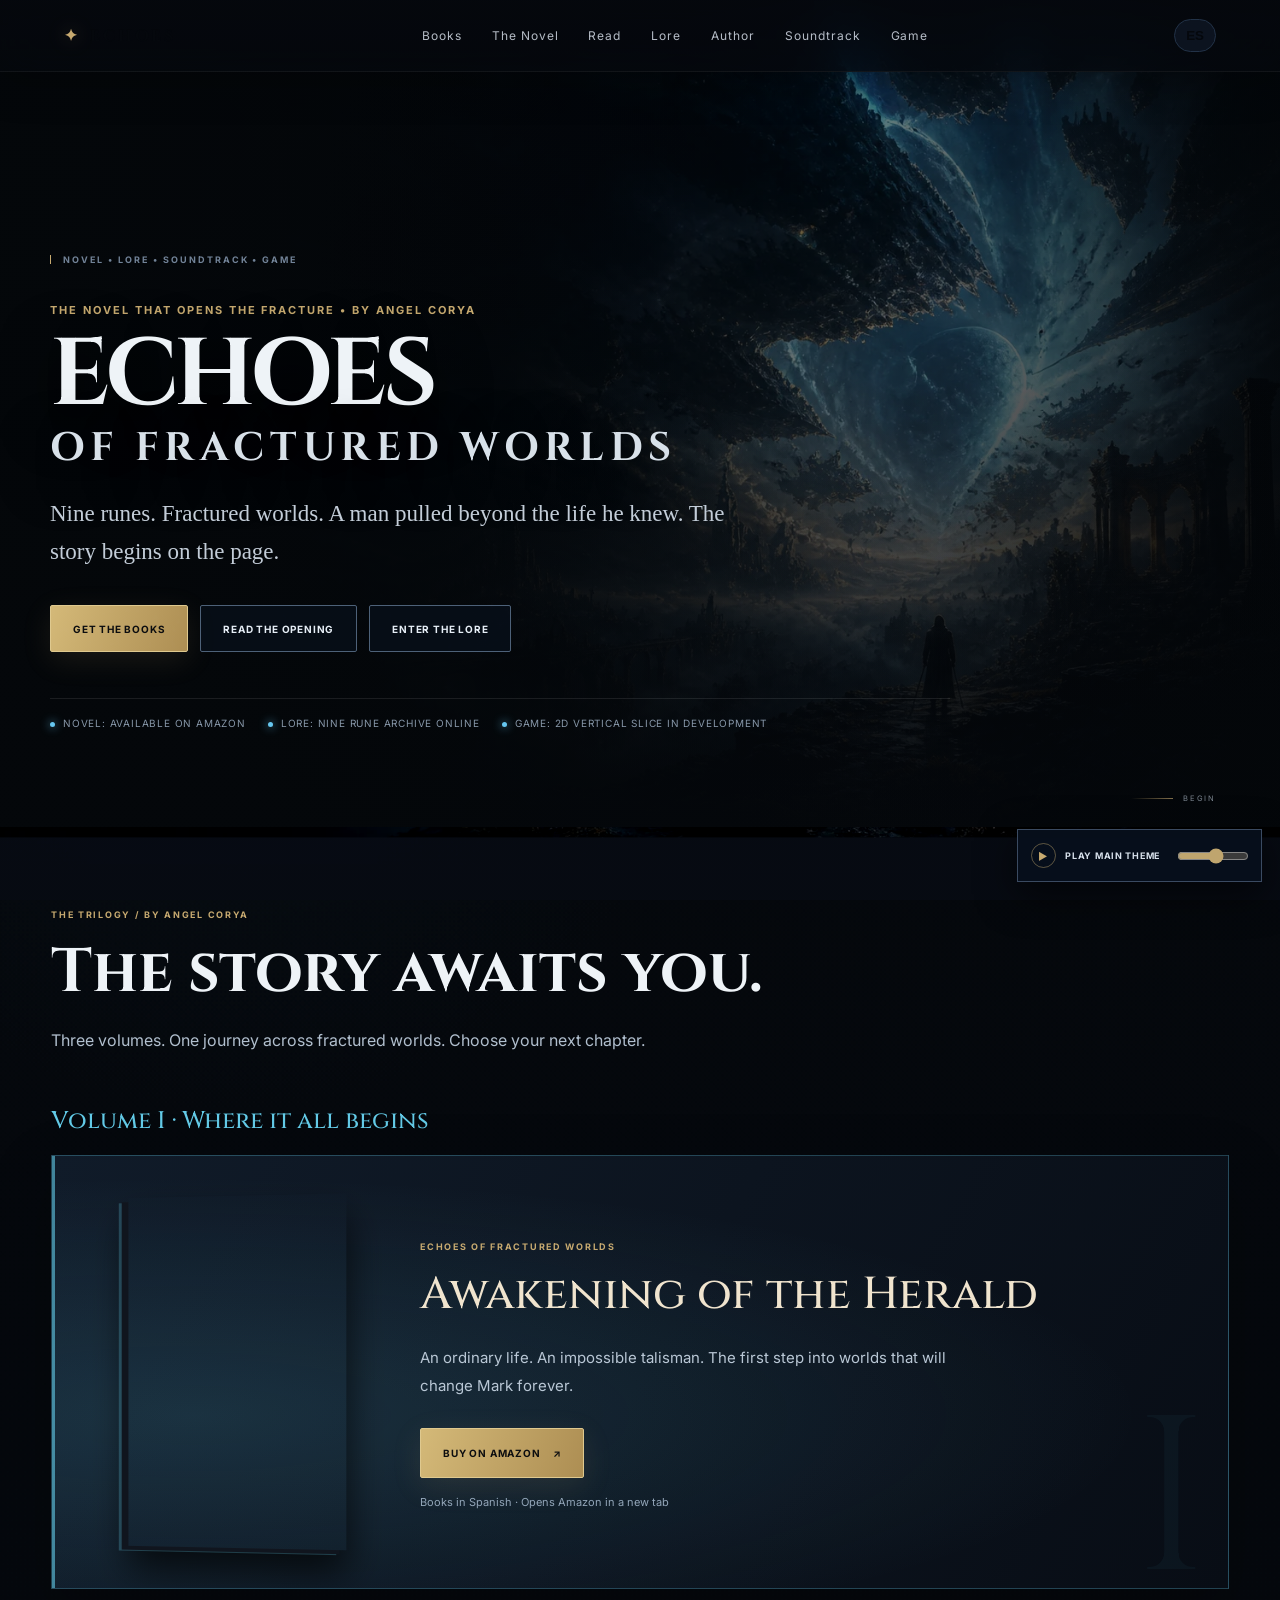
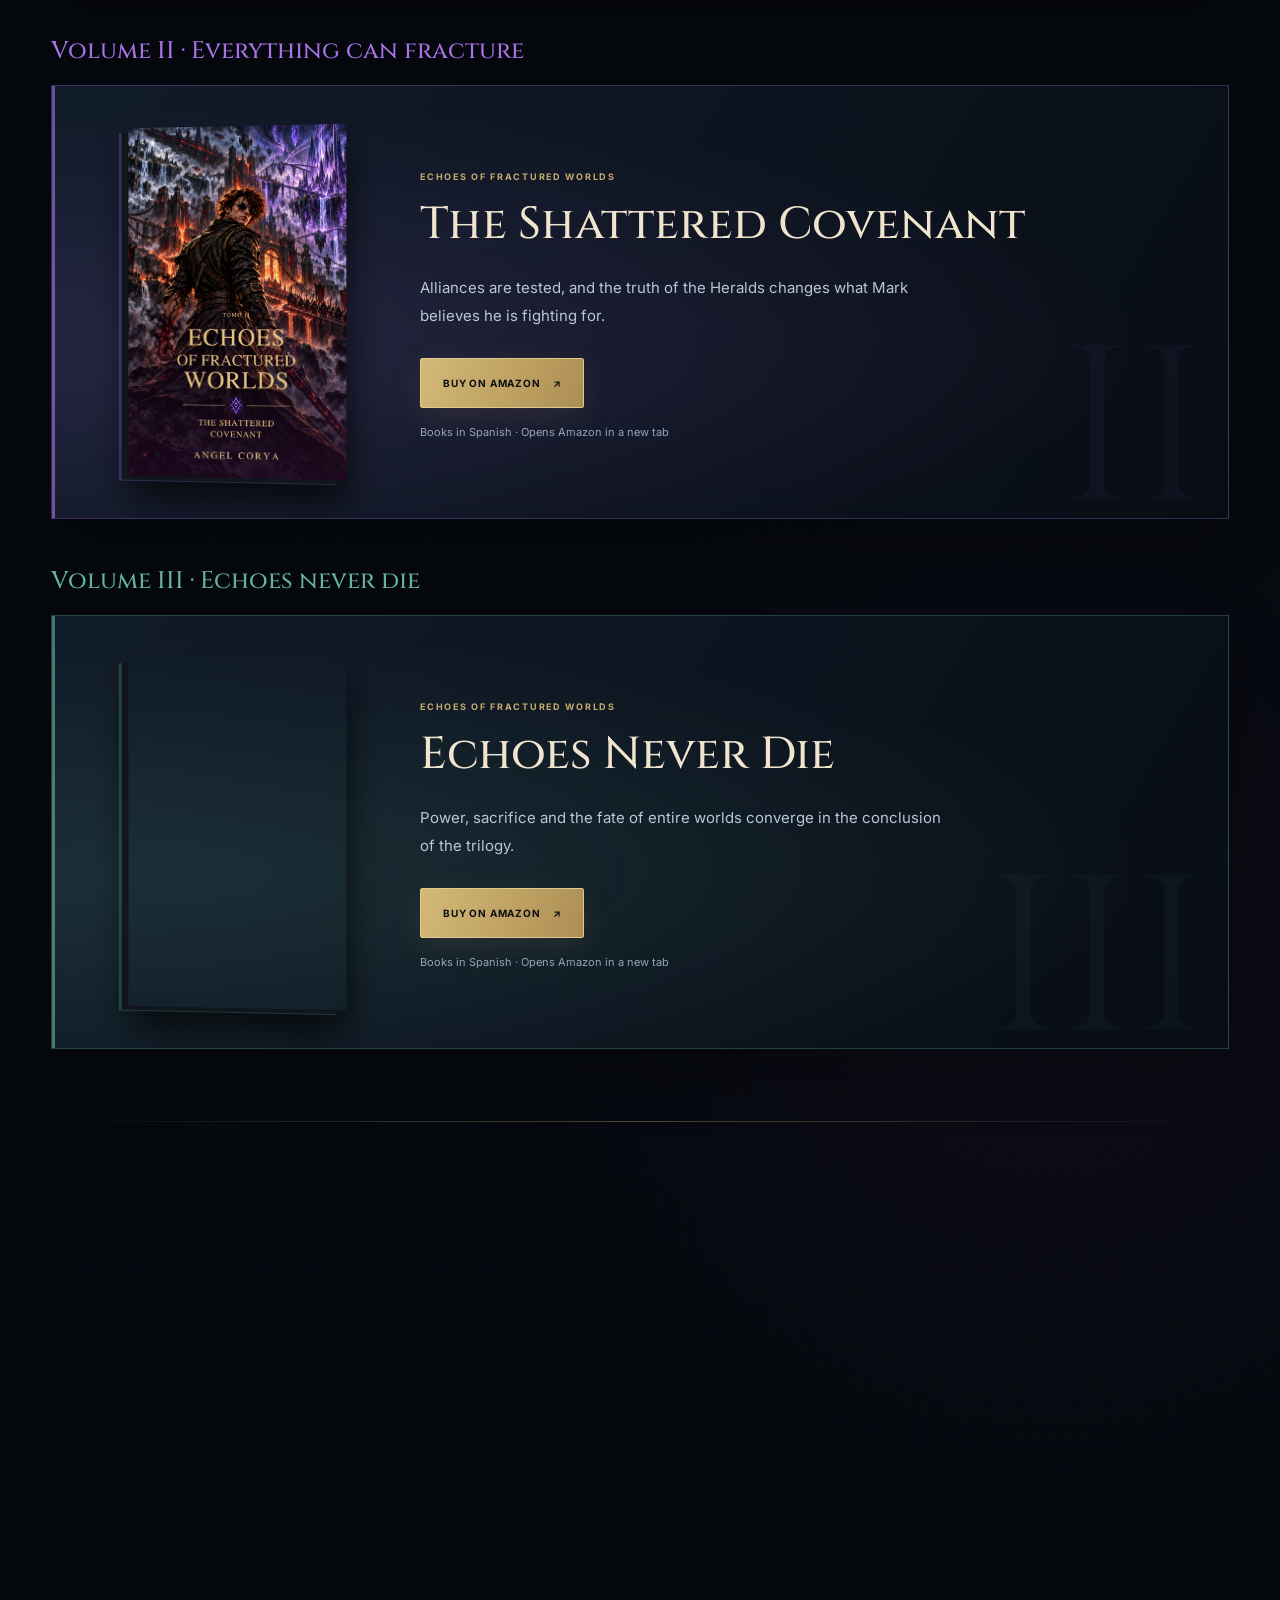
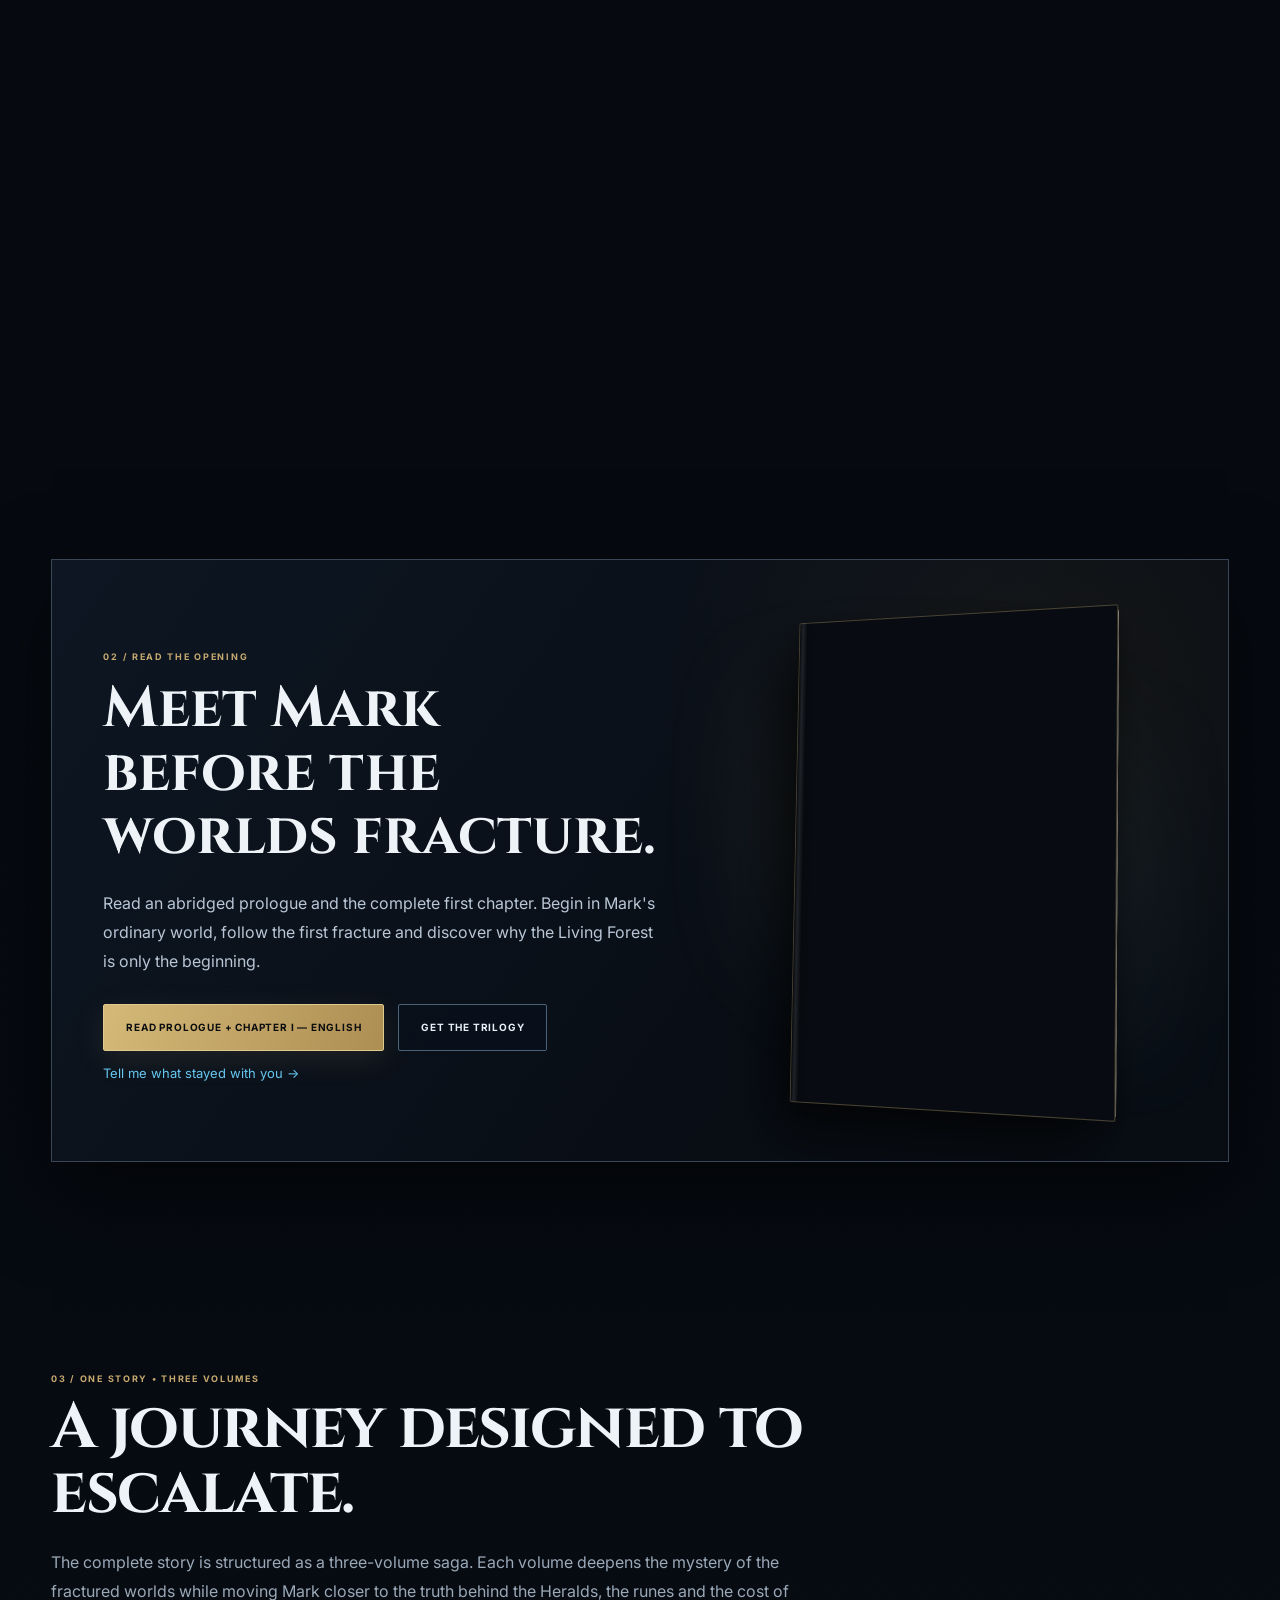
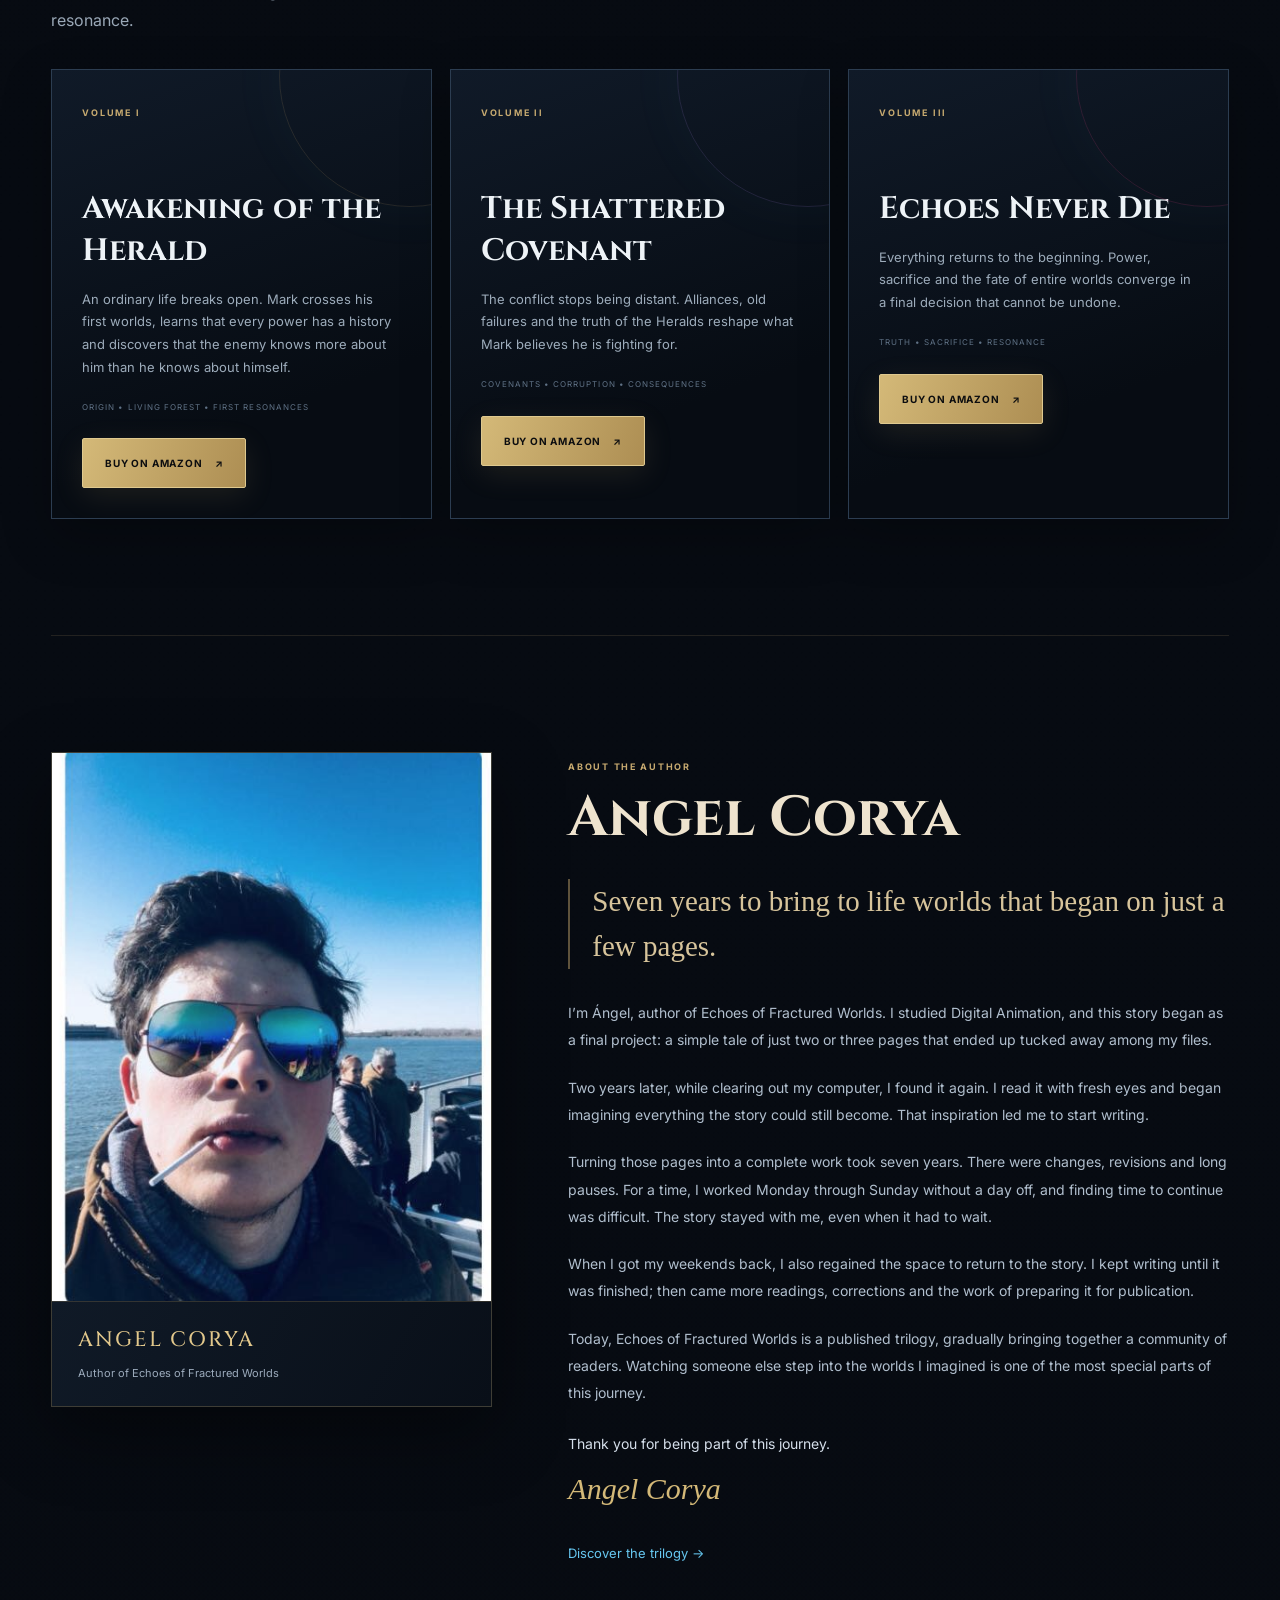
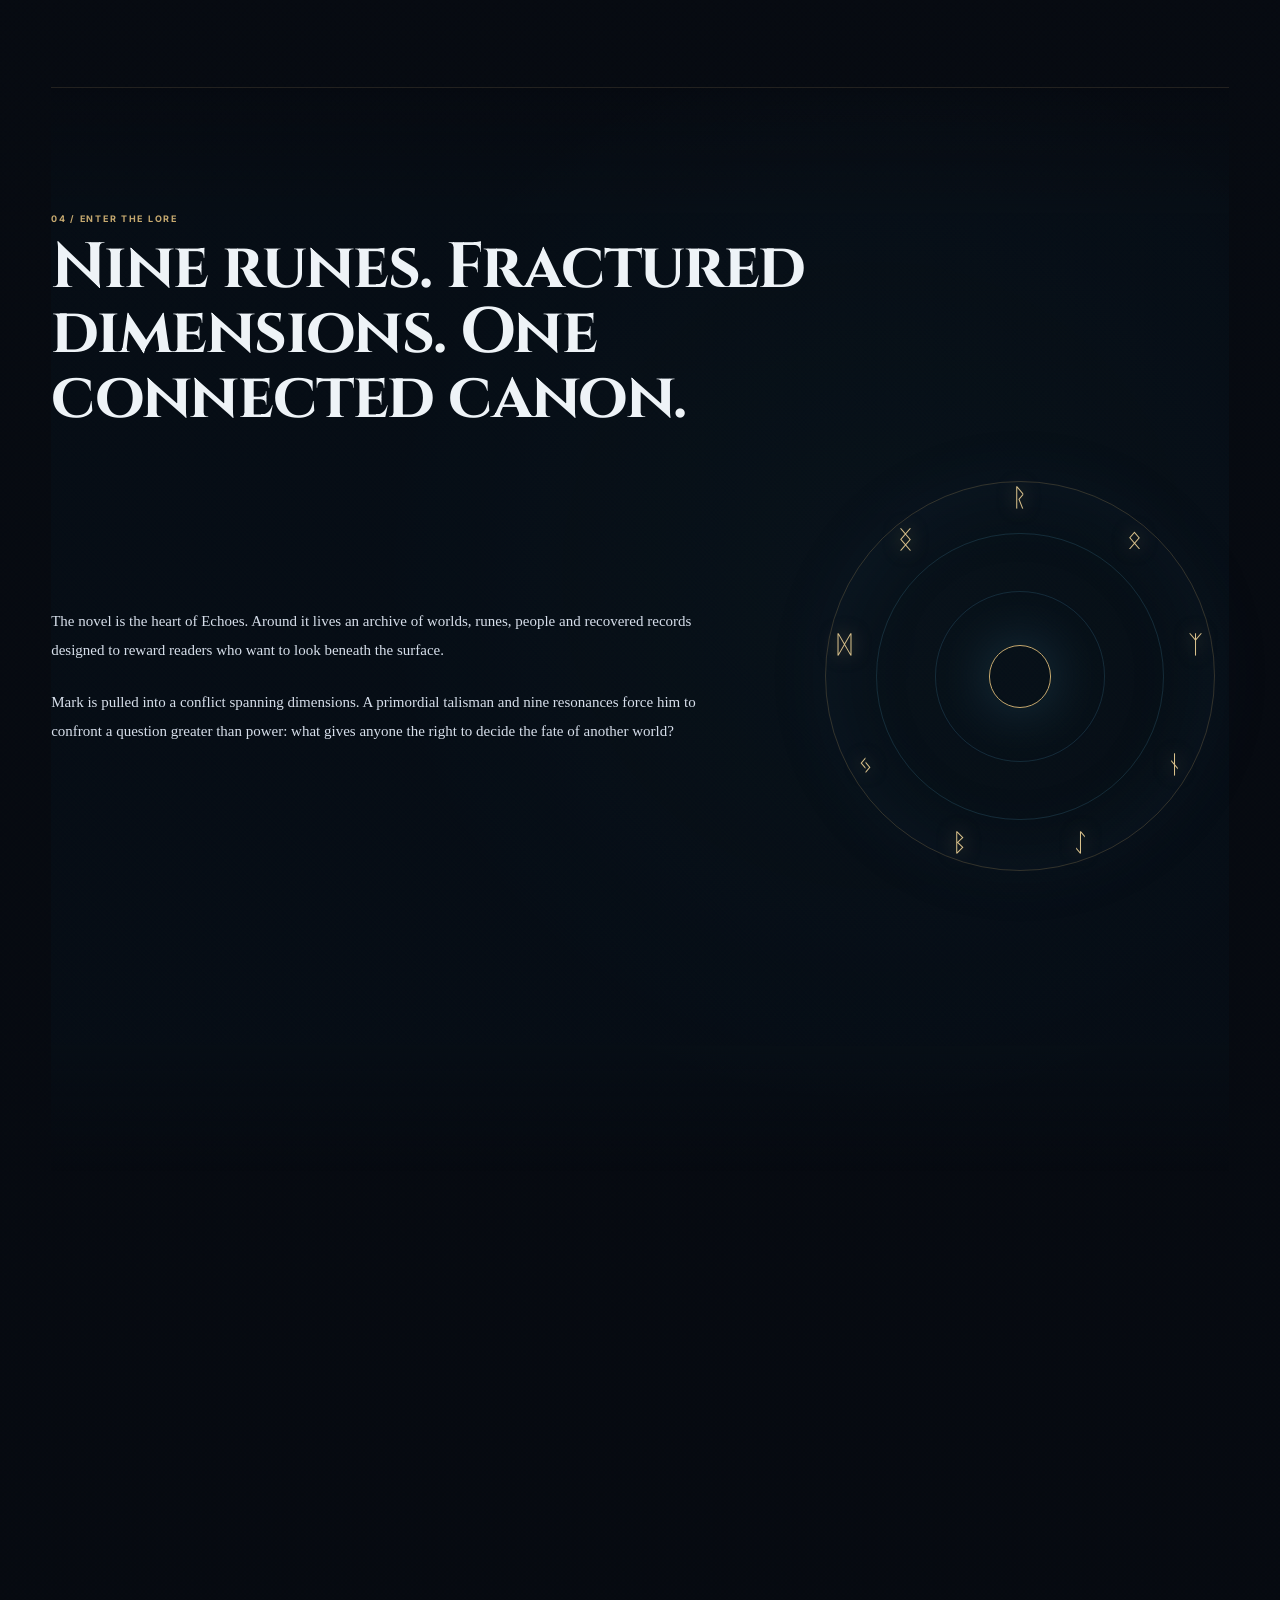
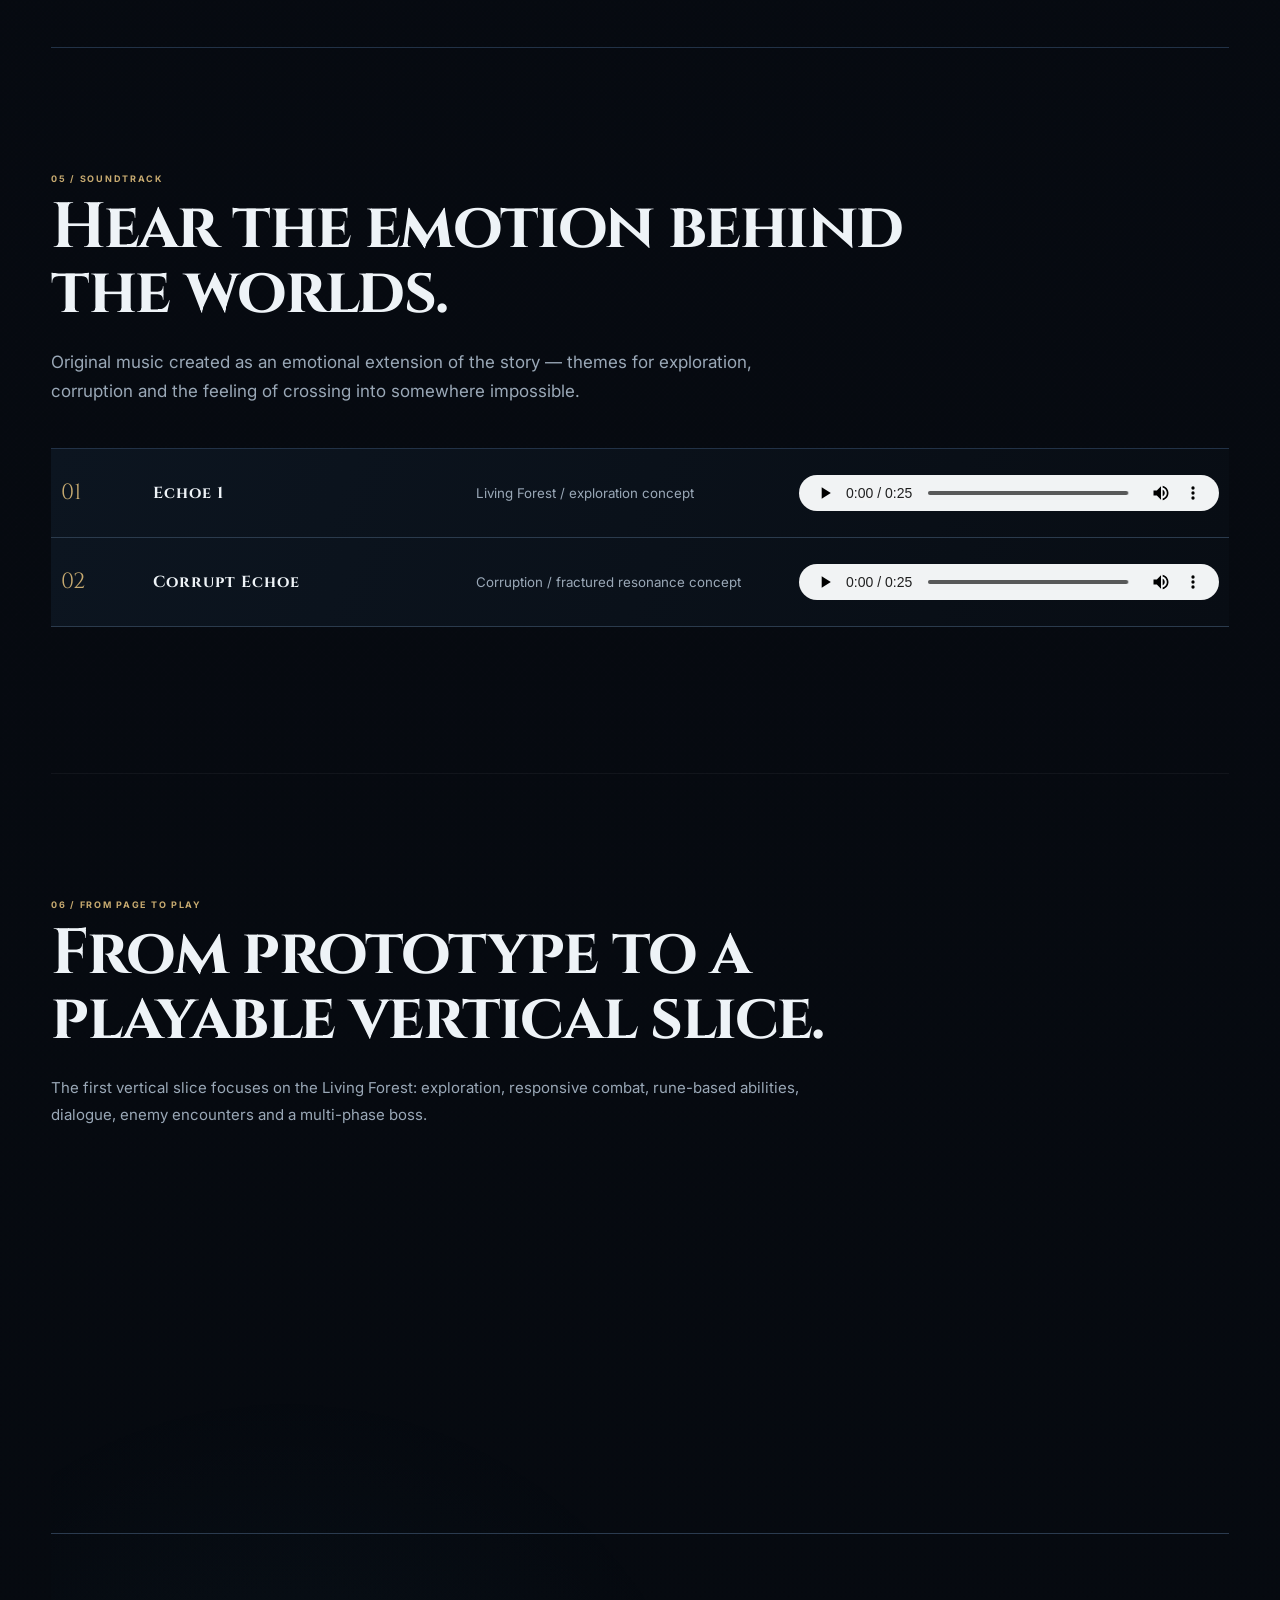
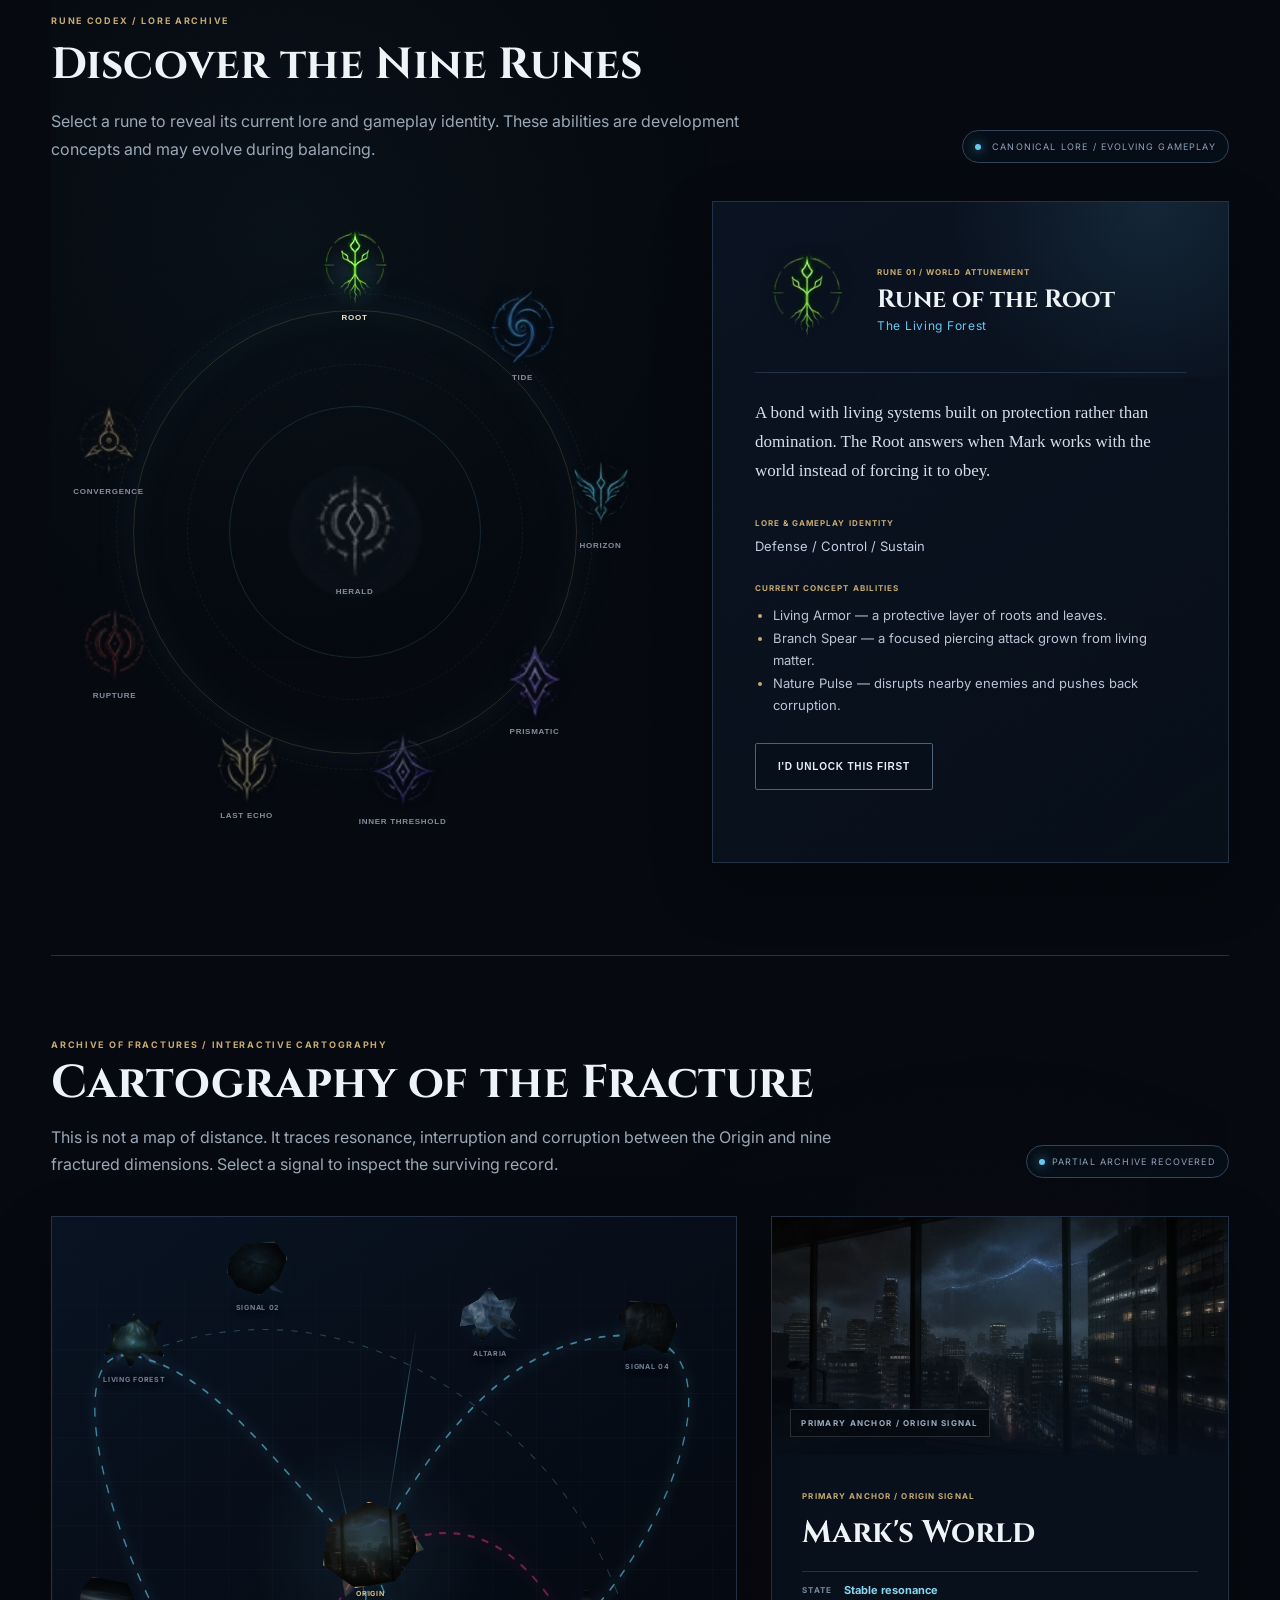
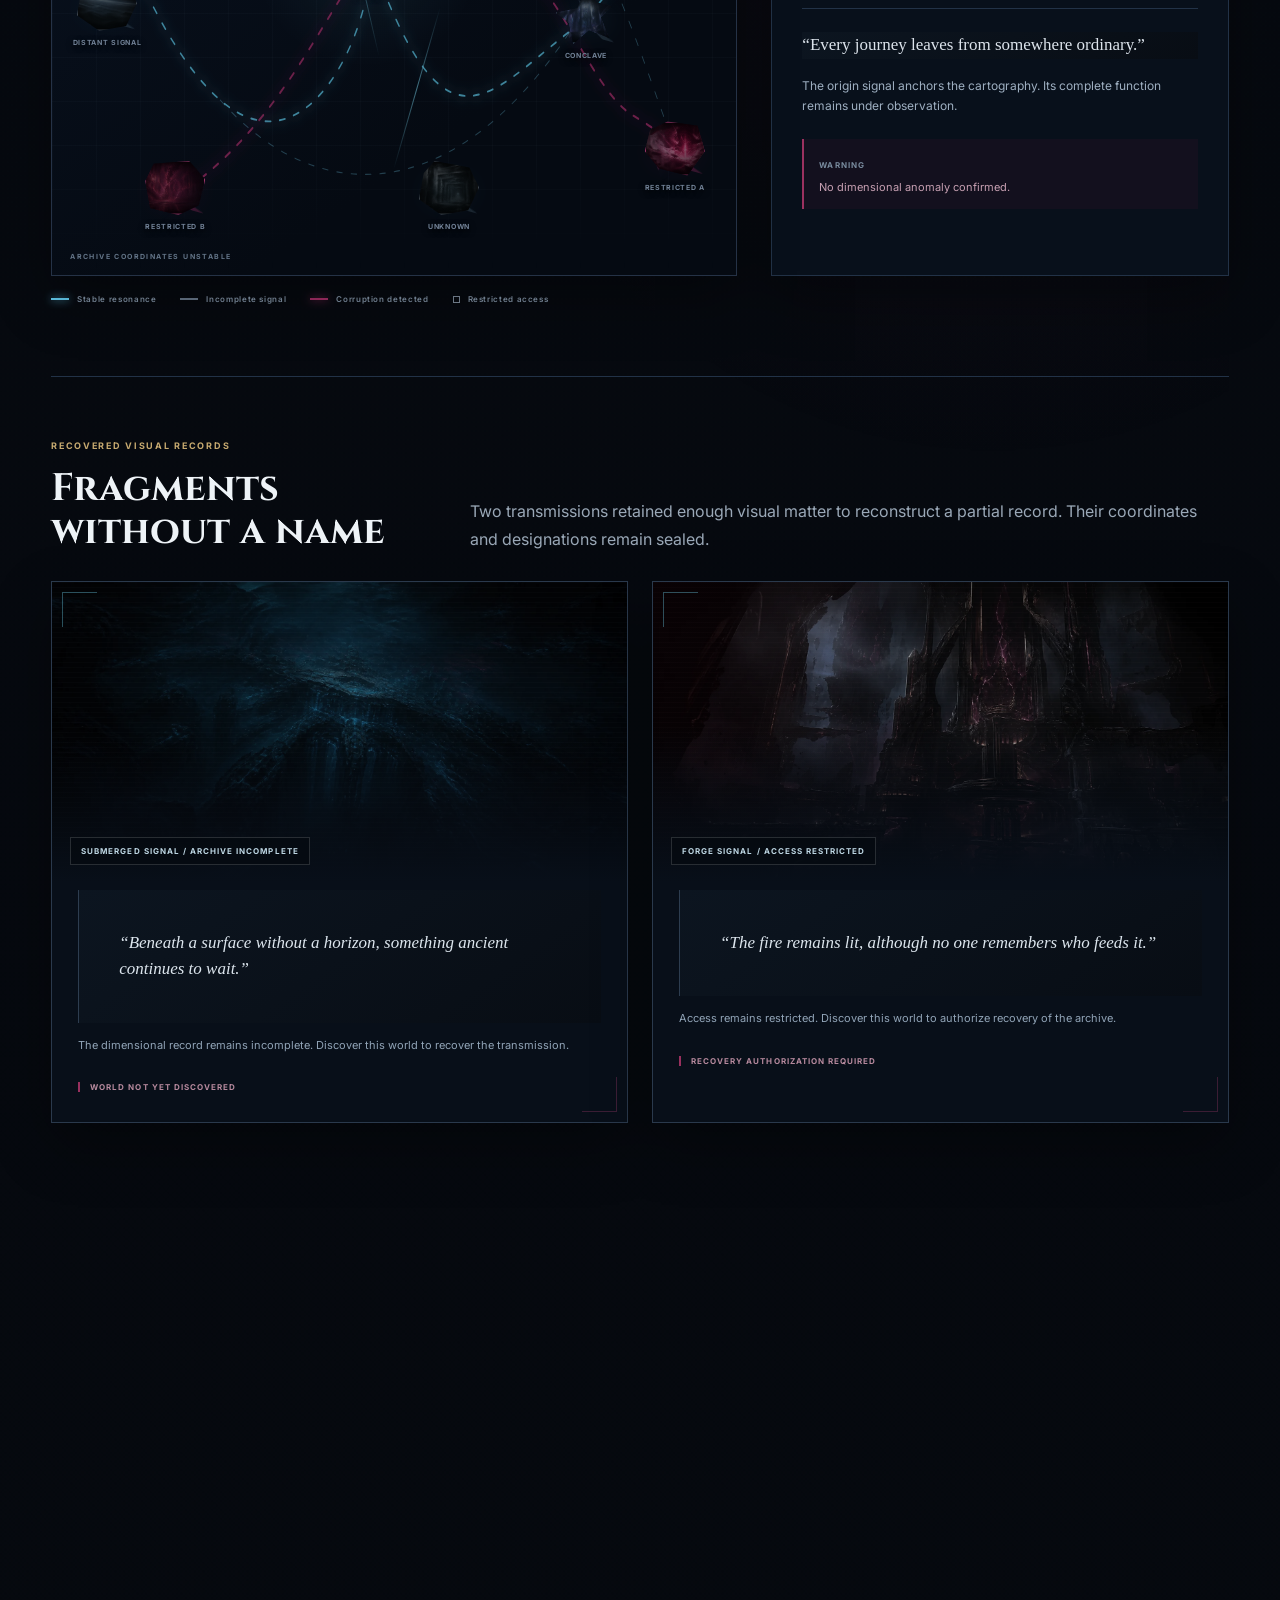
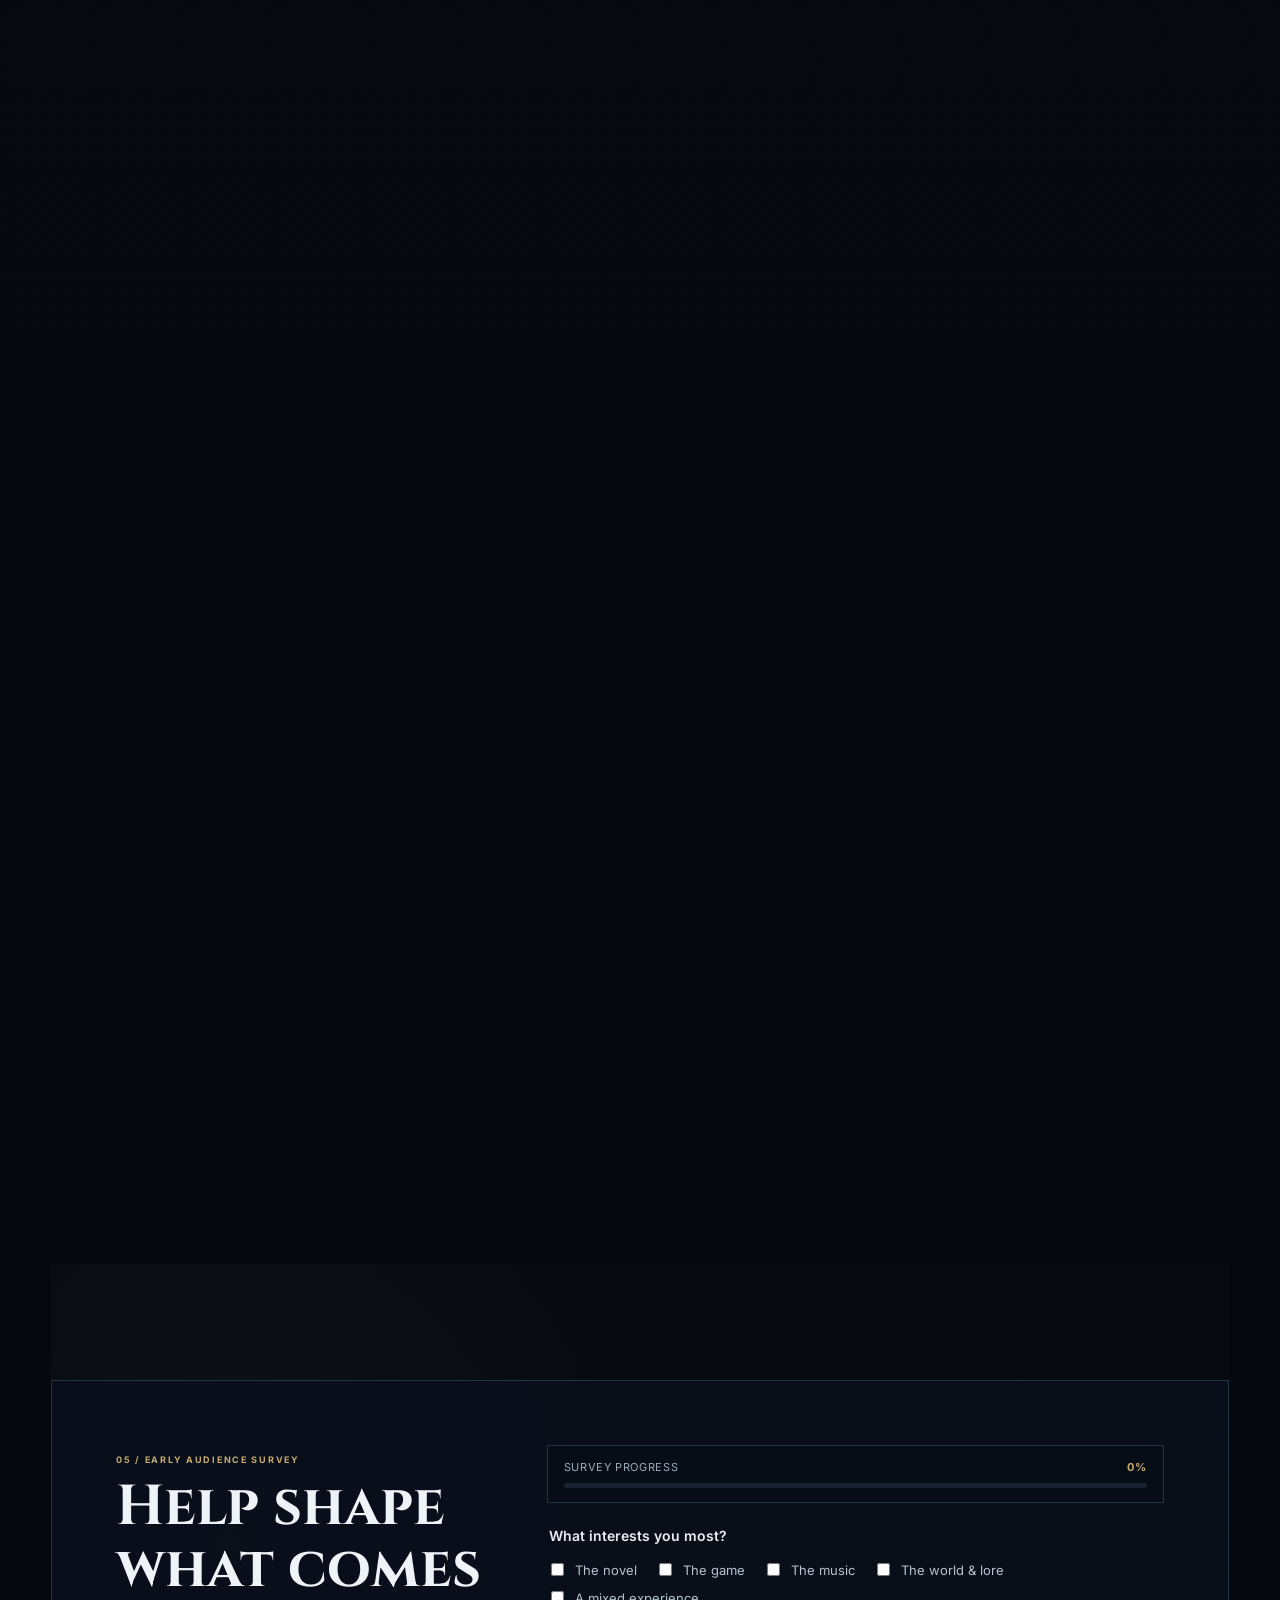
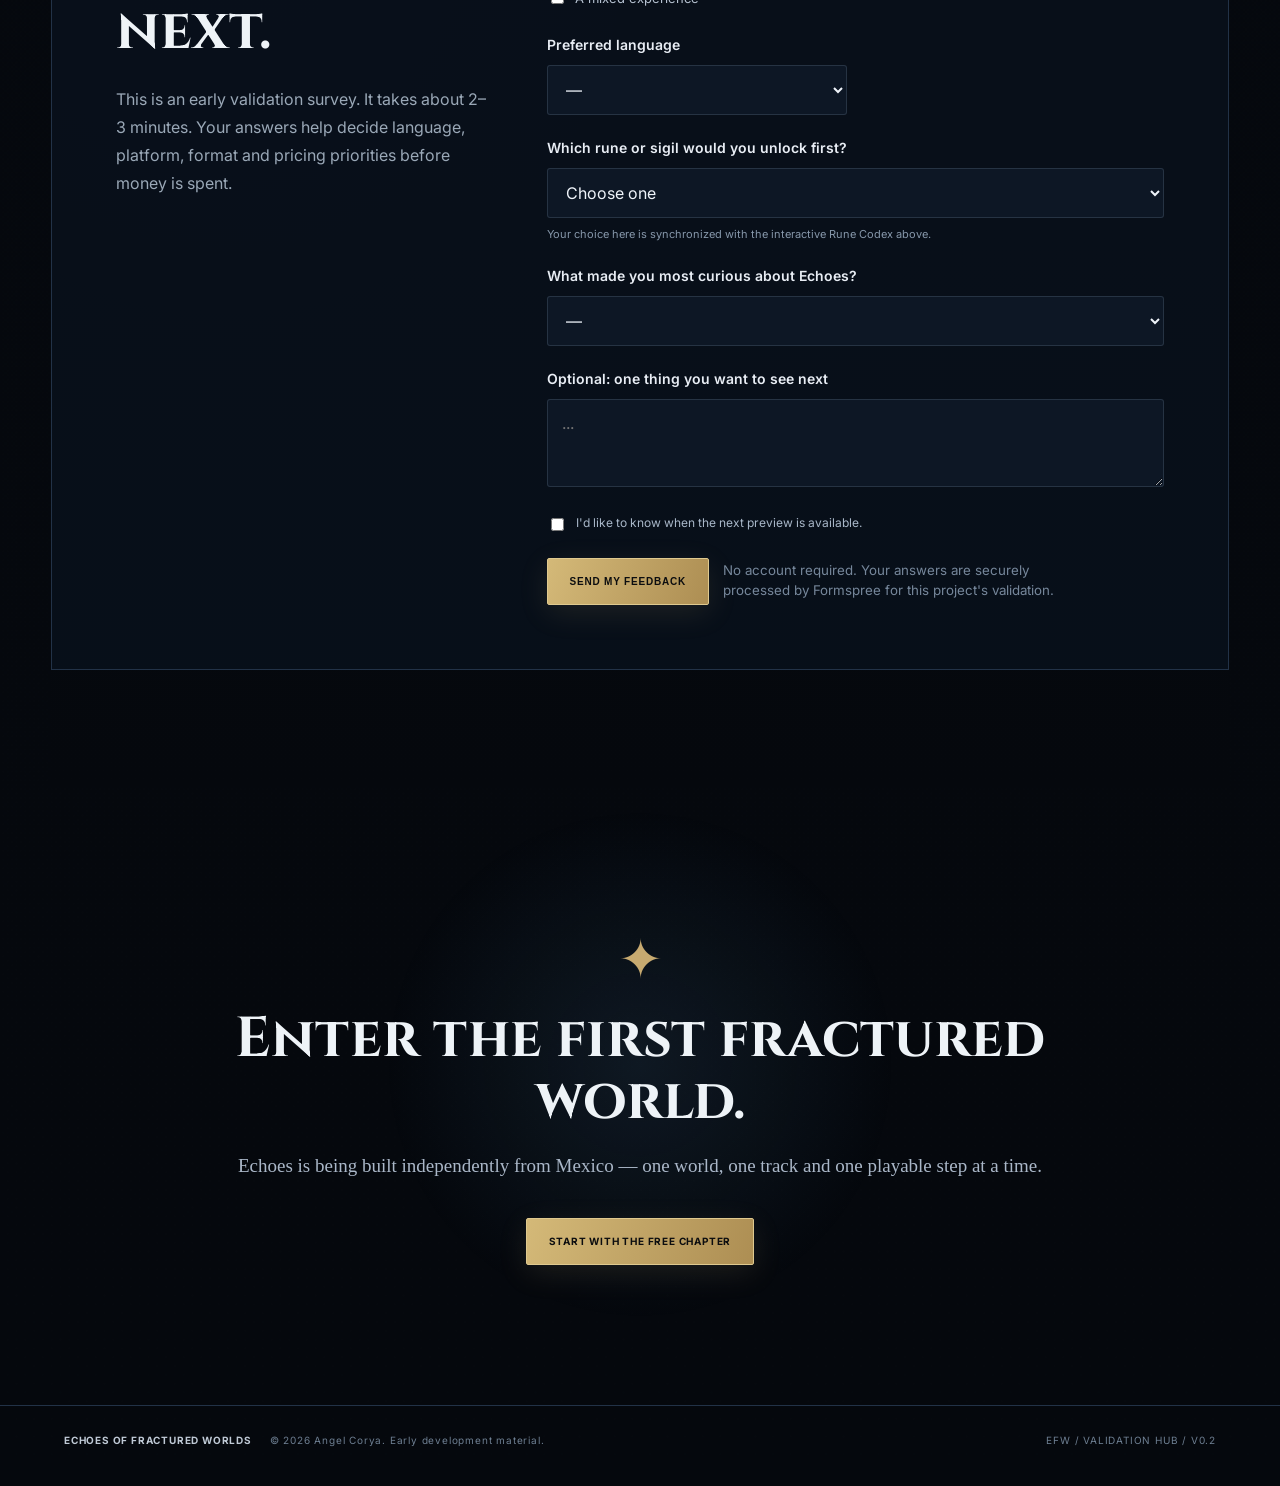
==== commit a720894b: "Add Angel Corya author portrait and bilingual biography" ====
--- a/index.html
+++ b/index.html
@@ -1,4 +1,4 @@
-<!doctype html><html lang="en"><head><meta charset="utf-8"><meta name="viewport" content="width=device-width,initial-scale=1"><meta name="theme-color" content="#070b13"><meta name="description" content="Echoes of Fractured Worlds by Angel Corya — a dark-fantasy novel of nine runes, fractured dimensions and a story expanding into music and games."><meta property="og:title" content="Echoes of Fractured Worlds"><meta property="og:description" content="The story begins on the page. Nine runes. Fractured worlds. One Herald pulled beyond the life he knew."><meta property="og:image" content="https://angelcorya.github.io/echoes-of-fractured-worlds/assets/hero.webp"><title>Echoes of Fractured Worlds — The Novel & Official Universe</title><link rel="preconnect" href="https://fonts.googleapis.com"><link rel="preconnect" href="https://fonts.gstatic.com" crossorigin><link href="https://fonts.googleapis.com/css2?family=Cinzel:wght@500;600;700&family=Inter:wght@300;400;500;600;700&display=swap" rel="stylesheet"><link rel="stylesheet" href="base-a.css"><link rel="stylesheet" href="base-b.css"><link rel="stylesheet" href="codex.css?v=20260824-atlas4"><link rel="stylesheet" href="pro-refresh.css?v=20261015-amazon1"></head><body><div class="noise"></div><header class="nav"><a class="brand" href="#top"><span class="brand-mark">✦</span><span>ECHOES</span></a><nav><a href="#books" data-en="Books" data-es="Libros">Books</a><a href="#novel" data-en="The Novel" data-es="La novela">The Novel</a><a href="#read" data-en="Read" data-es="Leer">Read</a><a href="#world" data-en="Lore" data-es="Lore">Lore</a><a href="#listen" data-en="Soundtrack" data-es="Soundtrack">Soundtrack</a><a href="#game" data-en="Game" data-es="Juego">Game</a></nav><button class="lang" id="langButton">ES</button></header><main id="top"><section class="hero">
+<!doctype html><html lang="en"><head><meta charset="utf-8"><meta name="viewport" content="width=device-width,initial-scale=1"><meta name="theme-color" content="#070b13"><meta name="description" content="Echoes of Fractured Worlds by Angel Corya — a dark-fantasy novel of nine runes, fractured dimensions and a story expanding into music and games."><meta property="og:title" content="Echoes of Fractured Worlds"><meta property="og:description" content="The story begins on the page. Nine runes. Fractured worlds. One Herald pulled beyond the life he knew."><meta property="og:image" content="https://angelcorya.github.io/echoes-of-fractured-worlds/assets/hero.webp"><title>Echoes of Fractured Worlds — The Novel & Official Universe</title><link rel="preconnect" href="https://fonts.googleapis.com"><link rel="preconnect" href="https://fonts.gstatic.com" crossorigin><link href="https://fonts.googleapis.com/css2?family=Cinzel:wght@500;600;700&family=Inter:wght@300;400;500;600;700&display=swap" rel="stylesheet"><link rel="stylesheet" href="base-a.css"><link rel="stylesheet" href="base-b.css"><link rel="stylesheet" href="codex.css?v=20260824-atlas4"><link rel="stylesheet" href="pro-refresh.css?v=20261015-author1"></head><body><div class="noise"></div><header class="nav"><a class="brand" href="#top"><span class="brand-mark">✦</span><span>ECHOES</span></a><nav><a href="#books" data-en="Books" data-es="Libros">Books</a><a href="#novel" data-en="The Novel" data-es="La novela">The Novel</a><a href="#read" data-en="Read" data-es="Leer">Read</a><a href="#world" data-en="Lore" data-es="Lore">Lore</a><a href="#author" data-en="Author" data-es="Autor">Author</a><a href="#listen" data-en="Soundtrack" data-es="Soundtrack">Soundtrack</a><a href="#game" data-en="Game" data-es="Juego">Game</a></nav><button class="lang" id="langButton">ES</button></header><main id="top"><section class="hero">
 <div aria-label="Echoes of Fractured Worlds key art" class="hero-image" role="img"></div>
 <div class="hero-gradient"></div>
 <div class="hero-content">
--- a/pro-refresh.css
+++ b/pro-refresh.css
@@ -517,3 +517,21 @@
 }
 @media(prefers-reduced-motion:reduce){.purchase-cover{transform:none;transition:none}.purchase-cover:hover{transform:none}}
 .volume-card small{position:static;display:block;margin-top:22px;line-height:1.7}
+
+/* Author biography: personal portrait and the story behind the trilogy. */
+#author{scroll-margin-top:90px}
+.author{border-top:1px solid #c7aa7026;border-bottom:1px solid #c7aa7026}
+.author-grid{display:grid;grid-template-columns:minmax(0,.8fr) minmax(0,1.2fr);gap:clamp(36px,6vw,88px);align-items:start}
+.author-portrait{margin:0;position:sticky;top:110px;border:1px solid #c7aa7045;background:#0b1420;box-shadow:0 25px 65px #0006;overflow:hidden}
+.author-portrait img{display:block;width:100%;height:auto;aspect-ratio:4/5;object-fit:cover;object-position:42% 50%;filter:saturate(.8)}
+.author-portrait figcaption{padding:24px 26px;border-top:1px solid #c7aa7033;background:linear-gradient(120deg,#101a27,#090f18)}
+.author-portrait figcaption>span{display:block;font:500 21px/1.4 Cinzel,Georgia,serif;letter-spacing:.1em;color:#e2c88c}
+.author-portrait figcaption small{display:block;color:#9cabbc;font-size:11px;line-height:1.7;margin-top:8px}
+.author-copy{min-width:0}
+.author-copy h2{color:#eee3ce;margin:16px 0 24px}
+.author-intro{font:400 clamp(21px,2.4vw,29px)/1.55 Georgia,serif;color:#d7c49b;border-left:2px solid #c7aa7077;padding-left:22px;margin-bottom:30px}
+.author-story p{color:#b1bfce;font-size:14px;line-height:1.95;margin:0 0 20px}
+.author-thanks{color:#d5dfeb;font-size:14px;margin-top:28px}
+.author-signature{font:italic 30px/1.5 Georgia,serif;color:#d4b978;margin:12px 0 24px}
+.author-copy .text-link{display:inline-block;padding:10px 0}
+@media(max-width:800px){.author-grid{grid-template-columns:minmax(0,1fr);gap:36px}.author-portrait{position:relative;top:auto;width:min(100%,360px);margin:auto}.author-copy h2{font-size:40px}.author-intro{font-size:23px}.author-story p{font-size:14px}}
